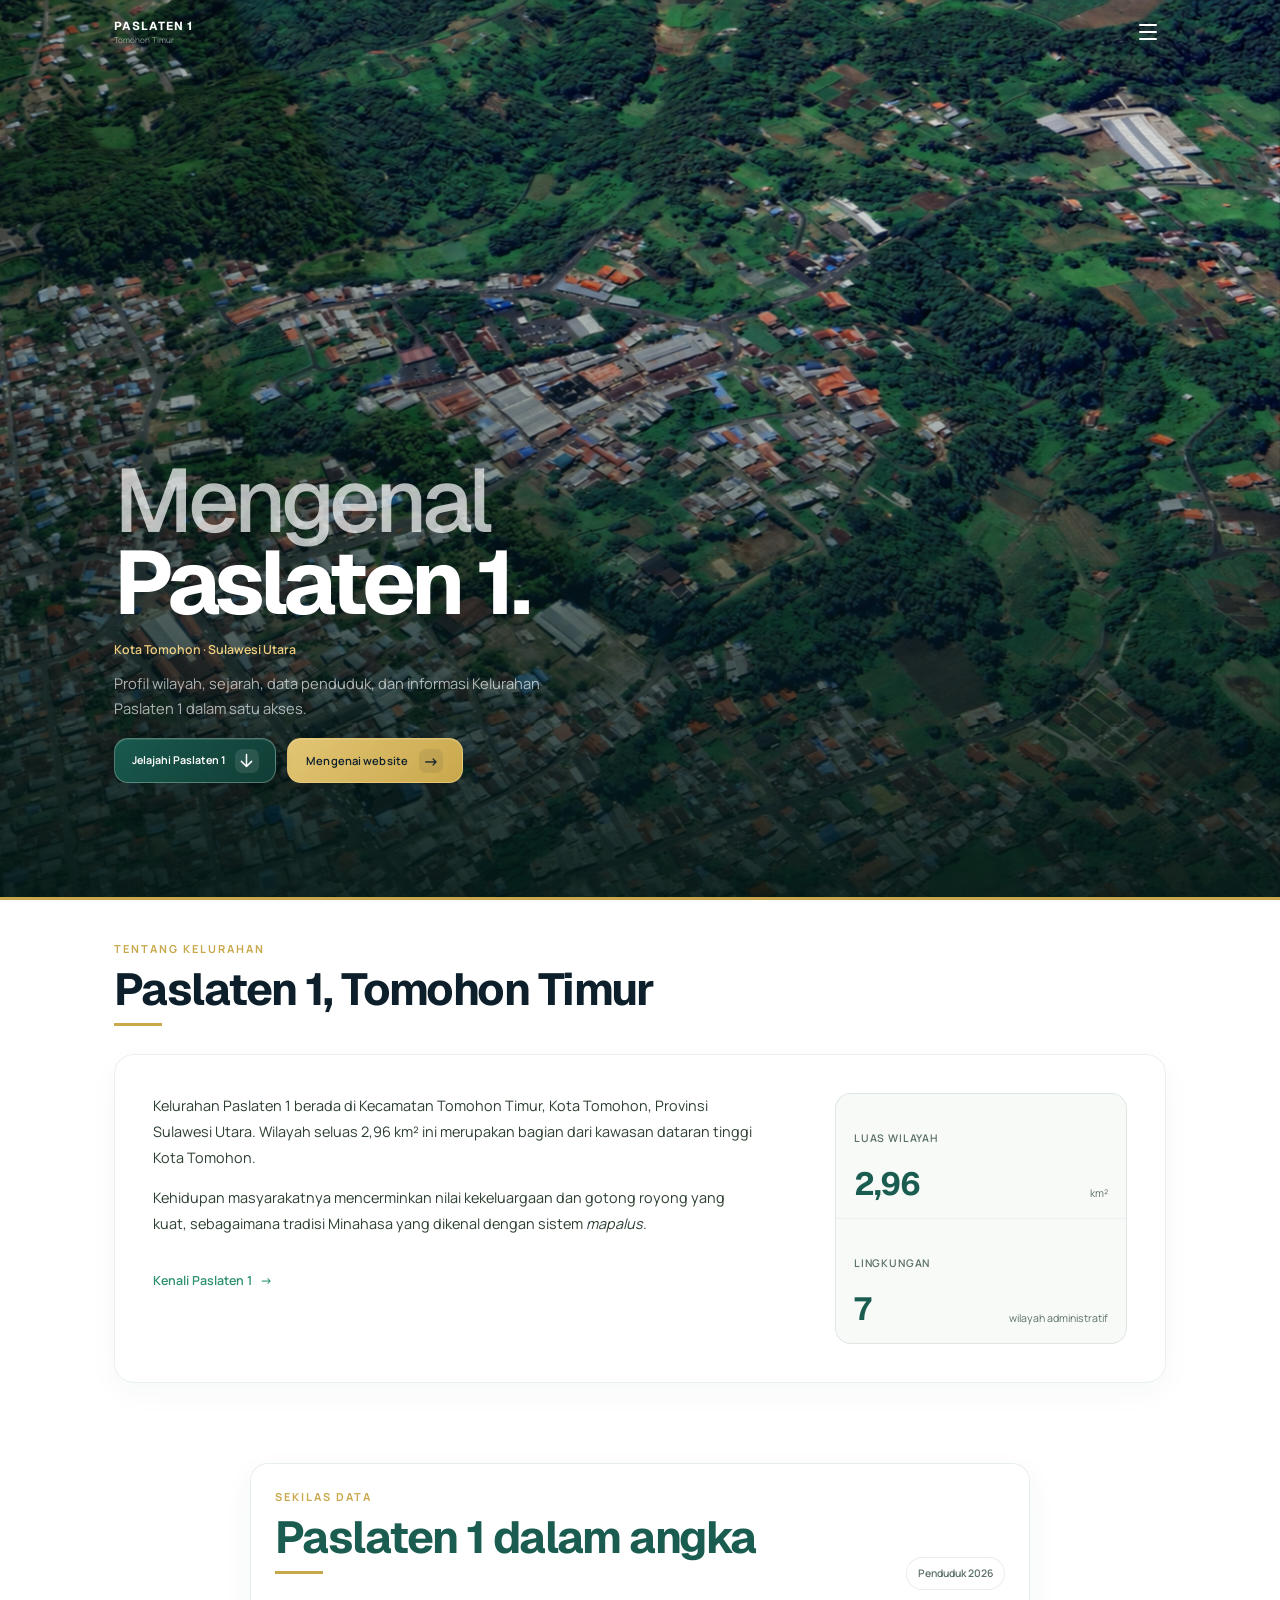
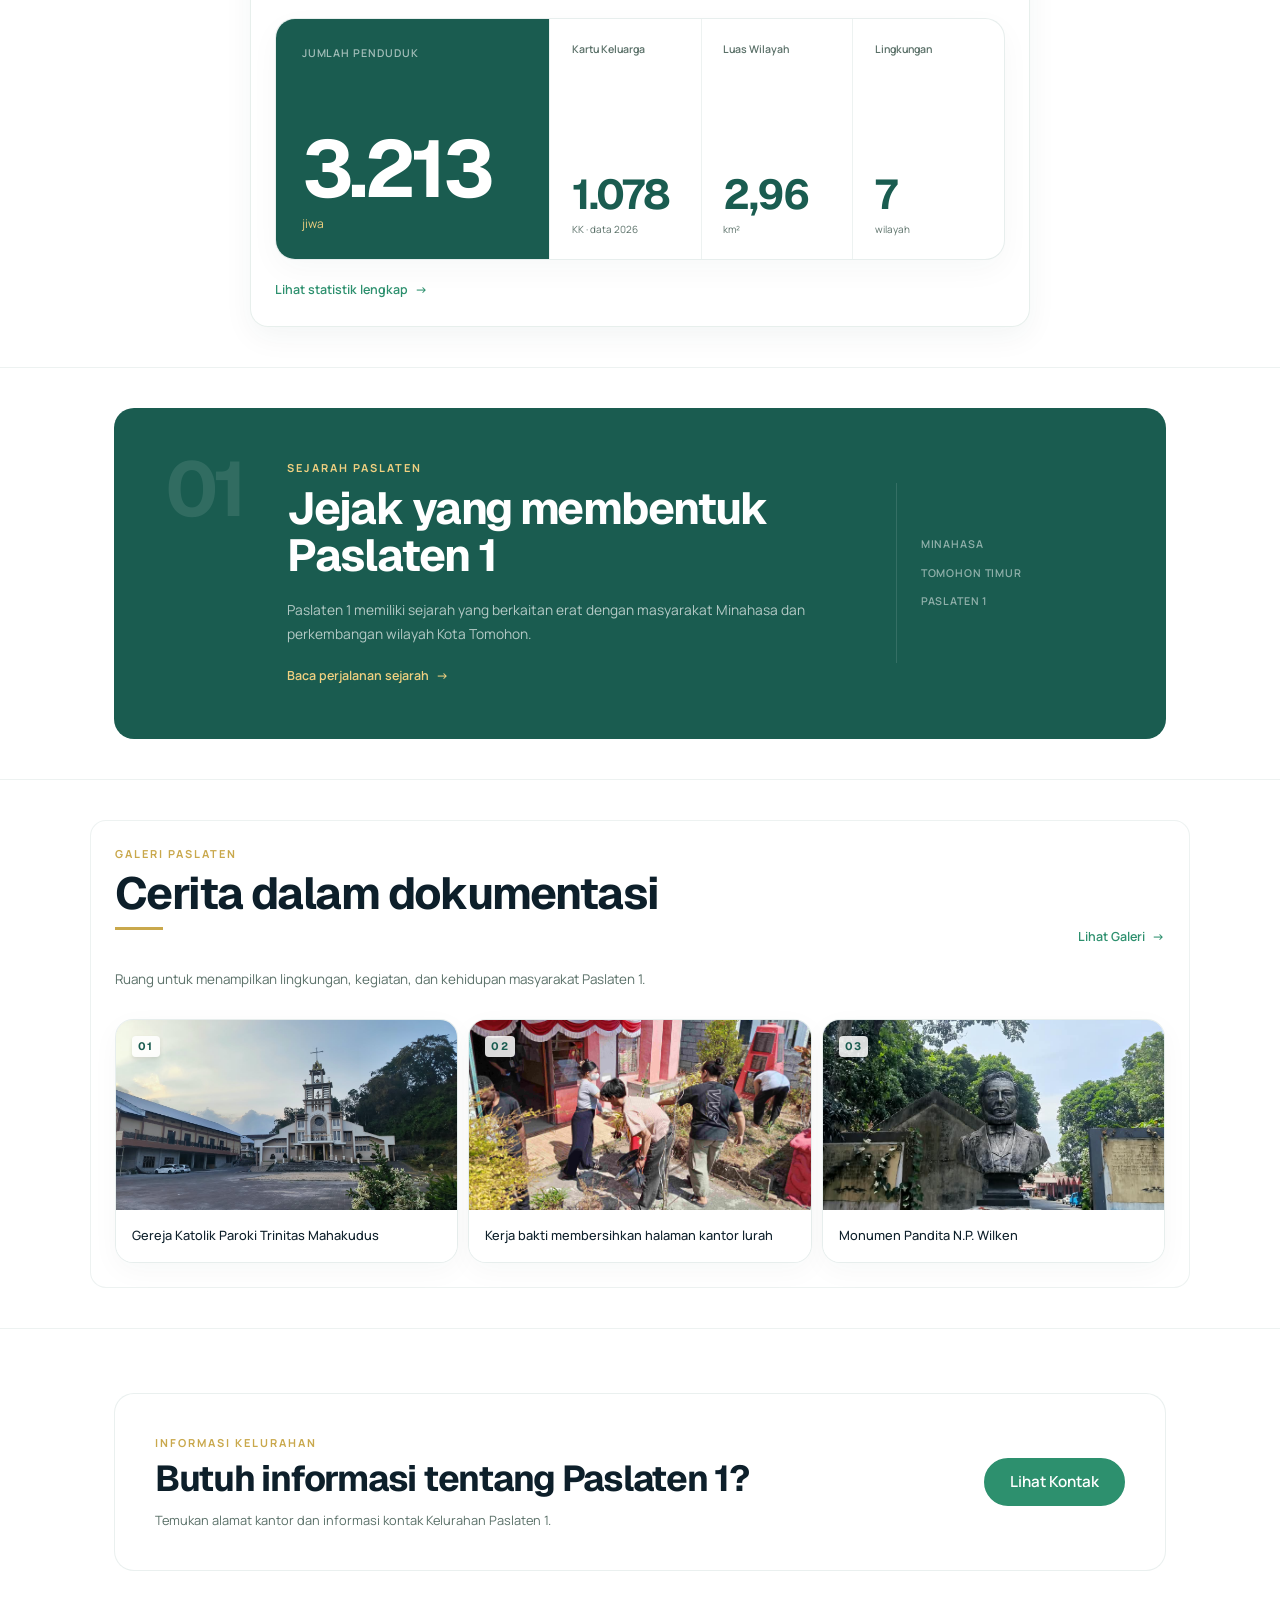
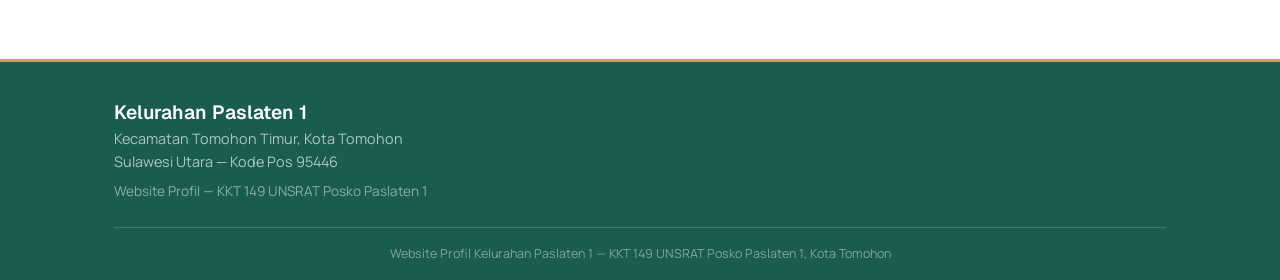
==== index.html @ d3dd1a5e "ganti typo" ====
<!doctype html>
<html lang="id">

<head>
  <meta charset="UTF-8" />

  <meta name="viewport" content="width=device-width, initial-scale=1.0" />

  <meta name="description"
    content="Website profil Kelurahan Paslaten 1, Kecamatan Tomohon Timur, Kota Tomohon, Sulawesi Utara." />

  <title>Paslaten 1 — Kelurahan Paslaten 1, Kota Tomohon</title>

  <!-- CSS UTAMA -->
  <link rel="stylesheet" href="css/style.css" />

  <!-- LANDING PAGE -->
  <link rel="stylesheet" href="css/home-refinement.css" />

  <!-- ONBOARDING -->
  <link rel="stylesheet" href="css/onboarding.css" />
</head>

<body>
  <!-- =========================================================
       NAVBAR
       ========================================================= -->

  <header id="site-header">
    <nav id="navbar" aria-label="Navigasi utama">
      <div class="navbar-inner navbar-inner--hero">
        <!-- ===================================================
             WORDMARK KHUSUS HERO
             =================================================== -->

        <a href="index.html" class="hero-navbar-wordmark" aria-label="Paslaten 1, Tomohon Timur">
          <strong> PASLATEN 1 </strong>

          <span> Tomohon Timur </span>
        </a>

        <!-- ===================================================
             BRAND NORMAL
             Muncul ketika navbar menjadi solid
             =================================================== -->

        <div class="nav-brand">
          <a href="index.html" class="nav-brand-link">
            <img src="assets/images/hero/logo tomohon.png" alt="Logo Kota Tomohon" class="nav-logo-img" />

            <div class="nav-brand-text nav-brand-text--hero">
              <span class="nav-brand-title"> PASLATEN 1 </span>

              <span class="nav-brand-subtitle"> Tomohon Timur </span>
            </div>
          </a>
        </div>

        <!-- ===================================================
             DESKTOP NAV
             =================================================== -->

        <ul class="nav-menu" id="nav-menu">
          <li>
            <a href="index.html" class="active"> Beranda </a>
          </li>

          <li>
            <a href="pages/tentang.html"> Tentang Paslaten </a>
          </li>

          <li>
            <a href="pages/sejarah.html"> Sejarah </a>
          </li>

          <li>
            <a href="pages/statistik.html"> Statistik </a>
          </li>

          <li>
            <a href="pages/galeri.html"> Galeri </a>
          </li>

          <li>
            <a href="pages/anggota-kkt.html"> Anggota KKT </a>
          </li>

          <li>
            <a href="pages/kontak.html"> Kontak </a>
          </li>
        </ul>

        <!-- ===================================================
             HAMBURGER
             =================================================== -->

        <button class="nav-hamburger" id="nav-hamburger" type="button" aria-label="Buka menu" aria-expanded="false"
          aria-controls="drawer-menu">
          <span></span>
          <span></span>
          <span></span>
        </button>
      </div>
    </nav>
  </header>

  <!-- =========================================================
       DRAWER BACKDROP
       ========================================================= -->

  <div class="drawer-backdrop" id="drawer-backdrop" aria-hidden="true"></div>

  <!-- =========================================================
       DRAWER MENU
       ========================================================= -->

  <aside class="drawer" id="drawer-menu" aria-label="Menu navigasi" aria-hidden="true" role="dialog">
    <!-- HEADER -->

    <div class="drawer-header">
      <div class="drawer-brand">
        <img src="assets/images/hero/logo tomohon.png" alt="Logo Kota Tomohon" class="drawer-logo" />

        <div class="drawer-brand-text">
          <span class="drawer-brand-title"> Paslaten 1 </span>

          <span class="drawer-brand-sub"> Kota Tomohon </span>
        </div>
      </div>

      <button class="drawer-close" id="drawer-close" type="button" aria-label="Tutup menu">
        <svg width="22" height="22" viewBox="0 0 22 22" fill="none">
          <path d="M5 5l12 12M17 5L5 17" stroke="currentColor" stroke-width="2" stroke-linecap="round" />
        </svg>
      </button>
    </div>

    <!-- MENU -->

    <nav aria-label="Menu halaman">
      <ul class="drawer-nav">
        <!-- BERANDA -->

        <li class="drawer-item">
          <a href="index.html" class="drawer-link active">
            <span class="drawer-icon">
              <svg viewBox="0 0 24 24" fill="none">
                <path d="M3 12L12 3l9 9" stroke="currentColor" stroke-width="2" stroke-linecap="round"
                  stroke-linejoin="round" />

                <path d="M9 21V12h6v9" stroke="currentColor" stroke-width="2" stroke-linecap="round"
                  stroke-linejoin="round" />
              </svg>
            </span>

            <span class="drawer-link-text"> Beranda </span>
          </a>
        </li>

        <!-- TENTANG -->

        <li class="drawer-item">
          <a href="pages/tentang.html" class="drawer-link">
            <span class="drawer-icon">
              <svg viewBox="0 0 24 24" fill="none">
                <circle cx="12" cy="8" r="4" stroke="currentColor" stroke-width="2" />

                <path d="M4 20c0-4 3.6-7 8-7s8 3 8 7" stroke="currentColor" stroke-width="2" stroke-linecap="round" />
              </svg>
            </span>

            <span class="drawer-link-text"> Tentang Paslaten </span>
          </a>
        </li>

        <!-- SEJARAH -->

        <li class="drawer-item">
          <a href="pages/sejarah.html" class="drawer-link">
            <span class="drawer-icon">
              <svg viewBox="0 0 24 24" fill="none">
                <circle cx="12" cy="12" r="9" stroke="currentColor" stroke-width="2" />

                <path d="M12 7v5l3.5 2" stroke="currentColor" stroke-width="2" stroke-linecap="round" />
              </svg>
            </span>

            <span class="drawer-link-text"> Sejarah </span>
          </a>
        </li>

        <!-- STATISTIK -->

        <li class="drawer-item">
          <a href="pages/statistik.html" class="drawer-link">
            <span class="drawer-icon">
              <svg viewBox="0 0 24 24" fill="none">
                <path d="M5 19V11M12 19V5M19 19V8" stroke="currentColor" stroke-width="2" stroke-linecap="round" />

                <path d="M3 19h18" stroke="currentColor" stroke-width="2" stroke-linecap="round" />
              </svg>
            </span>

            <span class="drawer-link-text"> Statistik </span>
          </a>
        </li>

        <!-- GALERI -->

        <li class="drawer-item">
          <a href="pages/galeri.html" class="drawer-link">
            <span class="drawer-icon">
              <svg viewBox="0 0 24 24" fill="none">
                <rect x="3" y="3" width="18" height="18" rx="3" stroke="currentColor" stroke-width="2" />

                <circle cx="8.5" cy="8.5" r="1.5" stroke="currentColor" stroke-width="1.5" />

                <path d="M21 15l-5-5L5 21" stroke="currentColor" stroke-width="2" stroke-linecap="round"
                  stroke-linejoin="round" />
              </svg>
            </span>

            <span class="drawer-link-text"> Galeri </span>
          </a>
        </li>

        <!-- ANGGOTA KKT -->
        <li class="drawer-item">
          <a href="pages/anggota-kkt.html" class="drawer-link">
            <span class="drawer-icon">
              <svg viewBox="0 0 24 24" fill="none" stroke="currentColor" stroke-width="2" stroke-linecap="round"
                stroke-linejoin="round">
                <path d="M17 21v-2a4 4 0 0 0-4-4H5a4 4 0 0 0-4 4v2"></path>
                <circle cx="9" cy="7" r="4"></circle>
                <path d="M23 21v-2a4 4 0 0 0-3-3.87"></path>
                <path d="M16 3.13a4 4 0 0 1 0 7.75"></path>
              </svg>
            </span>
            <span class="drawer-link-text"> Anggota KKT </span>
          </a>
        </li>

        <!-- KONTAK -->

        <li class="drawer-item">
          <a href="pages/kontak.html" class="drawer-link">
            <span class="drawer-icon">
              <svg viewBox="0 0 24 24" fill="none">
                <path d="M21 10c0 7-9 12-9 12S3 17 3 10a9 9 0 1118 0z" stroke="currentColor" stroke-width="2" />

                <circle cx="12" cy="10" r="3" stroke="currentColor" stroke-width="2" />
              </svg>
            </span>

            <span class="drawer-link-text"> Kontak </span>
          </a>
        </li>
      </ul>
    </nav>

    <!-- FOOTER DRAWER -->

    <div class="drawer-footer">
      <p>Kelurahan Paslaten 1</p>

      <p>Kecamatan Tomohon Timur</p>
    </div>
  </aside>

  <!-- =========================================================
       MAIN
       ========================================================= -->

  <main>
    <!-- =======================================================
         HERO
         ======================================================= -->

    <section id="hero" class="hero-editorial" aria-label="Kelurahan Paslaten 1">
      <!-- =====================================================
           SATU GAMBAR PANORAMA

           Gambar bergerak:
           kiri → kanan → kiri → kanan

           Tidak ada zoom.
           Tidak ada carousel step.
           Tidak ada dots.
           ===================================================== -->

      <div class="hero-panorama" aria-hidden="true">
        <img src="assets/images/hero/satelite%20view.png" alt="" class="hero-panorama-image" />
      </div>

      <!-- =====================================================
           OVERLAY
           ===================================================== -->

      <div class="hero-overlay hero-overlay--editorial" aria-hidden="true"></div>

      <!-- =====================================================
           HERO CONTENT
           ===================================================== -->

      <div class="hero-content hero-content--editorial">
        <div class="container hero-editorial-inner" id="hero-text">
          <div class="hero-editorial-copy">
            <h1 class="hero-editorial-title">
              Mengenal

              <strong> Paslaten 1. </strong>
            </h1>

            <p class="hero-editorial-location">
              Kota Tomohon · Sulawesi Utara
            </p>

            <p class="hero-editorial-description">
              Profil wilayah, sejarah, data penduduk, dan informasi Kelurahan
              Paslaten 1 dalam satu akses.
            </p>

            <div class="hero-editorial-actions">
              <button class="hero-primary-action" id="btn-kenali" type="button">
                Mengenai website

                <span aria-hidden="true"> → </span>
              </button>
            </div>
          </div>
        </div>
      </div>

      <!-- =====================================================
           SCROLL DOWN
           ===================================================== -->

      <div class="hero-scroll-indicator hero-scroll-indicator--editorial" id="hero-scroll-indicator" role="button"
        tabindex="0" aria-label="Lihat informasi Paslaten 1">
        <span class="scroll-label"> Lihat selengkapnya </span>

        <div class="scroll-arrow" aria-hidden="true">
          <svg width="20" height="20" viewBox="0 0 20 20" fill="none">
            <path d="M10 3v14M4 11l6 6 6-6" stroke="currentColor" stroke-width="1.8" stroke-linecap="round"
              stroke-linejoin="round" />
          </svg>
        </div>
      </div>
    </section>

    <!-- =======================================================
         TENTANG
         ======================================================= -->

    <section id="tentang-singkat" class="home-clean-section home-clean-about">
      <div class="container">
        <div class="home-clean-heading">
          <span class="home-clean-eyebrow"> Tentang Kelurahan </span>

          <h2>Paslaten 1, Tomohon Timur</h2>

          <span class="section-divider"></span>
        </div>

        <div class="home-about-panel">
          <div class="home-about-text">
            <p>
              Kelurahan Paslaten 1 berada di Kecamatan Tomohon Timur, Kota
              Tomohon, Provinsi Sulawesi Utara. Wilayah seluas 2,96 km² ini
              merupakan bagian dari kawasan dataran tinggi Kota Tomohon.
            </p>

            <p>
              Kehidupan masyarakatnya mencerminkan nilai kekeluargaan dan
              gotong royong yang kuat, sebagaimana tradisi Minahasa yang
              dikenal dengan sistem
              <em>mapalus</em>.
            </p>

            <a href="pages/tentang.html" class="home-clean-link">
              Kenali Paslaten 1

              <span aria-hidden="true"> → </span>
            </a>
          </div>

          <div class="home-about-facts" aria-label="Ringkasan wilayah Paslaten 1">
            <article>
              <span class="home-fact-label"> Luas Wilayah </span>

              <strong> 2,96 </strong>

              <span class="home-fact-unit"> km² </span>
            </article>

            <article>
              <span class="home-fact-label"> Lingkungan </span>

              <strong> 7 </strong>

              <span class="home-fact-unit"> wilayah administratif </span>
            </article>
          </div>
        </div>
      </div>
    </section>

    <!-- =======================================================
         STATISTIK
         ======================================================= -->

    <section id="statistik" class="home-clean-section home-clean-stats">
      <div class="container">
        <div class="home-clean-heading home-clean-heading--split">
          <div>
            <span class="home-clean-eyebrow"> Sekilas Data </span>

            <h2>Paslaten 1 dalam angka</h2>

            <span class="section-divider"></span>
          </div>

          <span class="home-data-year"> Penduduk 2026 </span>
        </div>

        <div class="home-data-card">
          <article class="home-data-primary">
            <span class="home-data-kicker"> Jumlah Penduduk </span>

            <strong> 3.213 </strong>

            <span> jiwa </span>
          </article>

          <div class="home-data-secondary">
            <article>
              <span> Kartu Keluarga </span>

              <strong> 1.078 </strong>

              <small> KK · data 2026 </small>
            </article>

            <article>
              <span> Luas Wilayah </span>

              <strong> 2,96 </strong>

              <small> km² </small>
            </article>

            <article>
              <span> Lingkungan </span>

              <strong> 7 </strong>

              <small> wilayah </small>
            </article>
          </div>
        </div>

        <a href="pages/statistik.html" class="home-clean-link">
          Lihat statistik lengkap

          <span aria-hidden="true"> → </span>
        </a>
      </div>
    </section>

    <!-- =======================================================
         SEJARAH
         ======================================================= -->

    <section id="sejarah-singkat" class="home-clean-section home-clean-history">
      <div class="container">
        <div class="home-history-panel">
          <div class="home-history-number" aria-hidden="true">01</div>

          <div class="home-history-content">
            <span class="home-clean-eyebrow home-clean-eyebrow--light">
              Sejarah Paslaten
            </span>

            <h2>Jejak yang membentuk Paslaten 1</h2>

            <p>
              Paslaten 1 memiliki sejarah yang berkaitan erat dengan
              masyarakat Minahasa dan perkembangan wilayah Kota Tomohon.
            </p>

            <a href="pages/sejarah.html" class="home-clean-link home-clean-link--light">
              Baca perjalanan sejarah

              <span aria-hidden="true"> → </span>
            </a>
          </div>

          <div class="home-history-meta" aria-hidden="true">
            <span> Minahasa </span>

            <span> Tomohon Timur </span>

            <span> Paslaten 1 </span>
          </div>
        </div>
      </div>
    </section>

    <!-- =======================================================
         GALERI
         ======================================================= -->

    <section id="galeri-preview" class="home-clean-section home-clean-gallery">
      <div class="container">
        <div class="home-clean-heading home-clean-heading--split">
          <div>
            <span class="home-clean-eyebrow"> Galeri Paslaten </span>

            <h2>Cerita dalam dokumentasi</h2>

            <span class="section-divider"></span>
          </div>

          <a href="pages/galeri.html" class="home-clean-link home-clean-link--desktop">
            Lihat Galeri

            <span aria-hidden="true"> → </span>
          </a>
        </div>

        <p class="home-gallery-intro">
          Ruang untuk menampilkan lingkungan, kegiatan, dan kehidupan
          masyarakat Paslaten 1.
        </p>

        <div class="home-gallery-preview-grid">
          <figure class="gallery-modern-item" style="grid-column: span 1; grid-row: auto;">
            <div class="gallery-modern-placeholder" style="min-height: 190px;">
              <span
                style="z-index: 2; background: rgba(255, 255, 255, 0.85); padding: 2px 6px; border-radius: 4px; box-shadow: 0 2px 4px rgba(0,0,0,0.1); color: var(--color-green-dark); position: absolute; left: 1rem; top: 1rem; font-family: var(--font-heading); font-size: 0.68rem; font-weight: 700;">01</span>
              <img src="assets/images/galeri/gereja-katolik.jpeg" alt="Gereja Katolik Paroki Trinitas Mahakudus"
                loading="lazy" decoding="async"
                style="width: 100%; height: 100%; object-fit: cover; position: absolute; inset: 0; z-index: 1;">
            </div>
            <figcaption
              style="display: flex; flex-direction: column; justify-content: center; gap: 0.35rem; position: relative; z-index: 2; min-height: 52px; padding: 0.8rem 1rem; color: var(--color-mid-gray); font-size: 0.72rem; line-height: 1.5; background: white;">
              <div style="font-size: 0.8rem; font-weight: 500; color: var(--color-dark);">Gereja Katolik Paroki Trinitas
                Mahakudus</div>
            </figcaption>
          </figure>

          <figure class="gallery-modern-item" style="grid-column: span 1; grid-row: auto;">
            <div class="gallery-modern-placeholder" style="min-height: 190px;">
              <span
                style="z-index: 2; background: rgba(255, 255, 255, 0.85); padding: 2px 6px; border-radius: 4px; box-shadow: 0 2px 4px rgba(0,0,0,0.1); color: var(--color-green-dark); position: absolute; left: 1rem; top: 1rem; font-family: var(--font-heading); font-size: 0.68rem; font-weight: 700;">02</span>
              <img src="assets/images/galeri/kerja-bakti.jpg" alt="Kerja bakti membersihkan halaman kantor lurah"
                loading="lazy" decoding="async"
                style="width: 100%; height: 100%; object-fit: cover; position: absolute; inset: 0; z-index: 1;">
            </div>
            <figcaption
              style="display: flex; flex-direction: column; justify-content: center; gap: 0.35rem; position: relative; z-index: 2; min-height: 52px; padding: 0.8rem 1rem; color: var(--color-mid-gray); font-size: 0.72rem; line-height: 1.5; background: white;">
              <div style="font-size: 0.8rem; font-weight: 500; color: var(--color-dark);">Kerja bakti membersihkan
                halaman kantor lurah</div>
            </figcaption>
          </figure>

          <figure class="gallery-modern-item" style="grid-column: span 1; grid-row: auto;">
            <div class="gallery-modern-placeholder" style="min-height: 190px;">
              <span
                style="z-index: 2; background: rgba(255, 255, 255, 0.85); padding: 2px 6px; border-radius: 4px; box-shadow: 0 2px 4px rgba(0,0,0,0.1); color: var(--color-green-dark); position: absolute; left: 1rem; top: 1rem; font-family: var(--font-heading); font-size: 0.68rem; font-weight: 700;">03</span>
              <img src="assets/images/galeri/monumen-wilken.jpeg" alt="Monumen Pandita N.P. Wilken" loading="lazy"
                decoding="async"
                style="width: 100%; height: 100%; object-fit: cover; position: absolute; inset: 0; z-index: 1;">
            </div>
            <figcaption
              style="display: flex; flex-direction: column; justify-content: center; gap: 0.35rem; position: relative; z-index: 2; min-height: 52px; padding: 0.8rem 1rem; color: var(--color-mid-gray); font-size: 0.72rem; line-height: 1.5; background: white;">
              <div style="font-size: 0.8rem; font-weight: 500; color: var(--color-dark);">Monumen Pandita N.P. Wilken
              </div>
            </figcaption>
          </figure>
        </div>

        <a href="pages/galeri.html" class="home-clean-link home-clean-link--mobile">
          Lihat semua dokumentasi

          <span aria-hidden="true"> → </span>
        </a>
      </div>
    </section>

    <!-- =======================================================
         KONTAK
         ======================================================= -->

    <section class="home-clean-section home-clean-contact">
      <div class="container">
        <div class="home-contact-panel">
          <div>
            <span class="home-clean-eyebrow"> Informasi Kelurahan </span>

            <h2>Butuh informasi tentang Paslaten 1?</h2>

            <p>
              Temukan alamat kantor dan informasi kontak Kelurahan Paslaten 1.
            </p>
          </div>

          <a href="pages/kontak.html" class="btn btn-primary">
            Lihat Kontak
          </a>
        </div>
      </div>
    </section>
  </main>

  <!-- =========================================================
       FOOTER
       ========================================================= -->

  <footer>
    <div class="footer-inner">
      <div class="footer-main">
        <div class="footer-brand">
          <h3>Kelurahan Paslaten 1</h3>

          <p>
            Kecamatan Tomohon Timur, Kota Tomohon
            <br />
            Sulawesi Utara — Kode Pos 95446
          </p>

          <p style="
                margin-top: 0.5rem;
                font-size: 0.85rem;
                color: rgba(255, 255, 255, 0.5);
              ">
            Website Profil — KKT 149 UNSRAT Posko Paslaten 1
          </p>
        </div>
      </div>

      <div class="footer-bottom">
        <p>
          Website Profil Kelurahan Paslaten 1 &mdash; KKT 149 UNSRAT Posko
          Paslaten 1, Kota Tomohon
        </p>
      </div>
    </div>
  </footer>

  <!-- =========================================================
       ONBOARDING
       ========================================================= -->

  <div id="onboarding" class="ob-overlay" role="dialog" aria-modal="true" aria-label="Pengenalan website Paslaten 1"
    aria-hidden="true">
    <!-- =======================================================
         TOP BAR
         ======================================================= -->

    <div class="ob-topbar">
      <div class="ob-brand-mini">
        <strong> PASLATEN 1 </strong>

        <span> Tomohon Timur </span>
      </div>

      <button class="ob-skip-btn" id="ob-skip" type="button">Lewati</button>
    </div>

    <!-- =======================================================
         SLIDER
         ======================================================= -->

    <div class="ob-wrapper">
      <div class="ob-track" id="ob-track">
        <!-- ===================================================
             SLIDE 1
             =================================================== -->

        <article class="ob-slide">
          <div class="ob-slide-body">
            <img src="assets/images/intro/gerbang.png" alt="" aria-hidden="true"
              class="ob-watermark ob-watermark--one" />

            <div class="ob-slide-group">
              <div class="ob-main-card">
                <div class="ob-card-heading">
                  <div>
                    <span class="ob-card-kicker"> KELURAHAN </span>

                    <h3>Paslaten 1</h3>

                    <p>Tomohon Timur</p>
                  </div>

                  <span class="ob-card-number"> 01 </span>
                </div>

                <div class="ob-card-divider"></div>

                <div class="ob-fact-grid">
                  <div class="ob-fact">
                    <strong> 2,96 </strong>

                    <span> km² </span>

                    <small> Luas Wilayah </small>
                  </div>

                  <div class="ob-fact">
                    <strong> 7 </strong>

                    <span> lingkungan </span>

                    <small> Wilayah Administratif </small>
                  </div>
                </div>

                <div class="ob-topic-row">
                  <span> Profil </span>

                  <span> Sejarah </span>

                  <span> Wilayah </span>
                </div>
              </div>

              <div class="ob-copy">
                <span class="ob-copy-label"> KENALI PASLATEN 1 </span>

                <h2>
                  Lebih dekat dengan

                  <strong> Paslaten 1. </strong>
                </h2>

                <p>Mengenal wilayah, sejarah, dan identitas Paslaten 1.</p>
              </div>
            </div>
          </div>
        </article>

        <!-- ===================================================
             SLIDE 2
             =================================================== -->

        <article class="ob-slide">
          <div class="ob-slide-body">
            <img src="assets/images/intro/kantor%20lurah.png" alt="" aria-hidden="true"
              class="ob-watermark ob-watermark--two" />

            <div class="ob-slide-group">
              <div class="ob-main-card">
                <div class="ob-card-heading">
                  <div>
                    <span class="ob-card-kicker"> PENDUDUK </span>

                    <span class="ob-card-year"> Data 2026 </span>
                  </div>

                  <span class="ob-card-number"> 02 </span>
                </div>

                <div class="ob-population-total">
                  <strong> 3.213 </strong>

                  <span> jiwa </span>
                </div>

                <div class="ob-gender-grid">
                  <div>
                    <strong> 1.596 </strong>

                    <span> Laki-laki </span>

                    <small> 49,7% </small>
                  </div>

                  <div>
                    <strong> 1.617 </strong>

                    <span> Perempuan </span>

                    <small> 50,3% </small>
                  </div>
                </div>

                <div class="ob-gender-bar" aria-hidden="true">
                  <span class="ob-gender-male"></span>

                  <span class="ob-gender-female"></span>
                </div>

                <div class="ob-data-bottom">
                  <div>
                    <strong> 1.078 </strong>

                    <span> Kartu Keluarga </span>
                  </div>

                  <div>
                    <strong> 7 </strong>

                    <span> Lingkungan </span>
                  </div>
                </div>
              </div>

              <div class="ob-copy">
                <span class="ob-copy-label"> DATA KELURAHAN </span>

                <h2>
                  Data warga yang

                  <strong> mudah dipahami. </strong>
                </h2>

                <p>Statistik penduduk hingga rincian tujuh lingkungan.</p>
              </div>
            </div>
          </div>
        </article>

        <!-- ===================================================
             SLIDE 3
             =================================================== -->

        <article class="ob-slide">
          <div class="ob-slide-body">
            <img src="assets/images/intro/gereja.png" alt="" aria-hidden="true"
              class="ob-watermark ob-watermark--three" />

            <div class="ob-slide-group">
              <div class="ob-main-card">
                <div class="ob-card-heading">
                  <div>
                    <span class="ob-card-kicker"> JELAJAHI </span>

                    <span class="ob-card-year"> Isi Website </span>
                  </div>

                  <span class="ob-card-number"> 03 </span>
                </div>

                <div class="ob-feature-list">
                  <div class="ob-feature">
                    <span class="ob-feature-index"> 01 </span>

                    <div>
                      <strong> Kenali Paslaten </strong>

                      <p>Profil dan perjalanan sejarah</p>
                    </div>
                  </div>

                  <div class="ob-feature">
                    <span class="ob-feature-index"> 02 </span>

                    <div>
                      <strong> Lihat Data Penduduk </strong>

                      <p>Statistik sampai tiap lingkungan</p>
                    </div>
                  </div>

                  <div class="ob-feature">
                    <span class="ob-feature-index"> 03 </span>

                    <div>
                      <strong> Jelajahi Lebih Dekat </strong>

                      <p>Galeri dan informasi kontak</p>
                    </div>
                  </div>
                </div>

                <div class="ob-card-footer">
                  <span> Tentang </span>

                  <i></i>

                  <span> Sejarah </span>

                  <i></i>

                  <span> Statistik </span>

                  <i></i>

                  <span> Galeri </span>

                  <i></i>

                  <span> Kontak </span>
                </div>
              </div>

              <div class="ob-copy">
                <span class="ob-copy-label"> SATU WEBSITE </span>

                <h2>
                  Semua yang perlu

                  <strong> kamu tahu. </strong>
                </h2>

                <p>Informasi Paslaten 1 dalam satu akses sederhana.</p>
              </div>
            </div>
          </div>
        </article>
      </div>
    </div>

    <!-- =======================================================
         BOTTOM CONTROLS
         ======================================================= -->

    <div class="ob-bottom">
      <div class="ob-dots" role="tablist" aria-label="Progres slide">
        <button class="ob-dot active" data-index="0" role="tab" aria-selected="true" aria-label="Slide 1"></button>

        <button class="ob-dot" data-index="1" role="tab" aria-selected="false" aria-label="Slide 2"></button>

        <button class="ob-dot" data-index="2" role="tab" aria-selected="false" aria-label="Slide 3"></button>
      </div>

      <div class="ob-nav-row">
        <button class="ob-back-btn ob-hidden" id="ob-back" type="button">
          Kembali
        </button>

        <button class="ob-next-btn" id="ob-next" type="button">
          Selanjutnya
        </button>
      </div>
    </div>
  </div>

  <!-- =========================================================
       JAVASCRIPT
       ========================================================= -->

  <script src="js/main.js"></script>
</body>

</html>
---- css/style.css ----
@import url('https://fonts.googleapis.com/css2?family=Geist:wght@400;500;600;700&family=Manrope:wght@400;500;600;700&display=swap');

/* =====================================================
   style.css
   Website Profil Kelurahan Paslaten Satu
   KKT 149 UNSRAT â€“ Posko Paslaten 1, Kota Tomohon
   ===================================================== */

/* =====================================================
   RESET
   ===================================================== */

*,
*::before,
*::after {
    box-sizing: border-box;
    margin: 0;
    padding: 0;
}

html {
    font-size: 16px;
    scroll-behavior: smooth;
}

img,
video {
    max-width: 100%;
    display: block;
}

ul,
ol {
    list-style: none;
}

a {
    text-decoration: none;
    color: inherit;
}

/* =====================================================
   DESIGN TOKENS â€” PalÃ©t Final
   4 warna referensi dari palÃ©t resmi website
   ===================================================== */

:root {
    /*
     * PALÃ‰T UTAMA (dari atas ke bawah gambar referensi)
     * 1. Darkest  â€” navy teal pekat:   #0d1f2a
     * 2. Dark     â€” teal hijau:         #1a5c50
     * 3. Medium   â€” hijau sedang:       #2d906e
     * 4. Light    â€” sage hijau muda:    #8ec1a2
     */
    --color-darkest: #0d1f2a;
    /* navbar, footer, hero bg */
    --color-green-dark: #1a5c50;
    /* section aksen gelap, page-header */
    --bg-card-featured: linear-gradient(145deg, var(--color-green-dark), #216d5d);
    /* gradient hijau tua kartu featured / alamat */
    --color-green: #2d906e;
    /* tombol utama, link, aksen */
    --color-green-light: #5aaa87;
    /* hover, border aksen */
    --color-green-pale: #c8e6d8;
    /* background CTA, highlight ringan */
    --color-sage: #8ec1a2;
    /* elemen dekoratif, badge */

    /* Emas / aksen â€” dipertahankan */
    --color-gold: #c9a84c;
    --color-gold-light: #f0d080;

    /* Netral */
    --color-white: #ffffff;
    --color-off-white: #f5f8f6;
    --color-light-gray: #e2ebe6;
    --color-mid-gray: #5a7068;
    --color-dark: #0d1f2a;
    /* sama dengan darkest untuk konsistensi teks */

    /* Global typography system */
    --font-body: 'Manrope', sans-serif;
    --font-heading: 'Geist', sans-serif;

    /* Spacing */
    --space-xs: 0.5rem;
    --space-sm: 1rem;
    --space-md: 1.5rem;
    --space-lg: 2.5rem;
    --space-xl: 4rem;

    /* Layout */
    --container-width: 1100px;
    --navbar-height: 64px;

    /* Radius */
    --radius-sm: 4px;
    --radius-md: 8px;
}

/* =====================================================
   BASE
   ===================================================== */

body {
    min-height: 100vh;
    font-family: var(--font-body);
    font-size: 16px;
    font-weight: 400;
    color: var(--color-dark);
    /*
     * Background pola batik halus â€” berlaku di seluruh halaman.
     * Path relatif terhadap css/style.css.
     * Section hijau/gelap akan menutupi pola ini dengan background-color solid mereka.
     */
    background-color: var(--color-white);
    background-image: url('../assets/images/hero/bg putih.png');
    background-size: cover;
    background-position: center top;
    background-attachment: fixed;
    line-height: 1.6;
    display: flex;
    flex-direction: column;
    -webkit-font-smoothing: antialiased;
    -moz-osx-font-smoothing: grayscale;
}

main {
    flex: 1;
}

/* =====================================================
   TYPOGRAPHY
   ===================================================== */

h1,
h2,
h3,
h4,
h5,
h6 {
    font-family: var(--font-heading);
    font-weight: 700;
    line-height: 1.1;
    color: var(--color-green-dark);
    letter-spacing: -0.02em;
}

h1 {
    font-size: 2.2rem;
    margin-bottom: var(--space-sm);
}

h2 {
    font-size: 1.6rem;
    font-weight: 700;
    margin-bottom: var(--space-xs);
}

main section h2 {
    color: #111111;
    font-weight: 700;
}

h3 {
    font-size: 1.15rem;
    font-weight: 600;
    margin-bottom: 0.4rem;
    letter-spacing: 0;
}

h4 {
    font-weight: 600;
    letter-spacing: 0;
}

p {
    font-family: var(--font-body);
    font-weight: 400;
    margin-bottom: 0.85rem;
    color: #2c3e30;
    line-height: 1.6;
}

button,
input,
textarea,
select {
    font-family: var(--font-body);
}

a {
    color: var(--color-green);
}

a:hover {
    color: var(--color-green-light);
}

/* =====================================================
   CONTAINER
   ===================================================== */

.container {
    max-width: var(--container-width);
    margin: 0 auto;
    padding: 0 var(--space-md);
}

/* =====================================================
   BUTTONS
   ===================================================== */

.btn {
    display: inline-block;
    padding: 0.6rem 1.5rem;
    border-radius: 100px;
    font-family: var(--font-body);
    font-size: 0.95rem;
    font-weight: 600;
    letter-spacing: 0;
    cursor: pointer;
    border: 2px solid transparent;
    /* Transisi lengkap untuk semua efek */
    transition: background-color 0.2s ease,
                color 0.2s ease,
                border-color 0.2s ease,
                transform 0.15s ease,
                box-shadow 0.2s ease,
                opacity 0.15s ease;
    will-change: transform;
    /* Hapus tap highlight bawaan browser di mobile */
    -webkit-tap-highlight-color: transparent;
}

/* ---- MOBILE & TOUCH: efek :active (saat jari menekan) ---- */
/* Ini yang benar-benar berfungsi di HP */
.btn:active {
    transform: scale(0.96);
    opacity: 0.88;
    box-shadow: 0 2px 8px rgba(0, 0, 0, 0.18);
}

.btn-primary:active {
    background-color: var(--color-green-dark);
    border-color: var(--color-green-dark);
    box-shadow: 0 2px 10px rgba(45, 144, 110, 0.5);
    opacity: 1;
}

.btn-outline:active {
    background-color: var(--color-green);
    color: var(--color-white);
    box-shadow: 0 2px 10px rgba(45, 144, 110, 0.4);
    opacity: 1;
}

.btn-gold:active {
    background-color: var(--color-gold-light);
    border-color: var(--color-gold-light);
    color: var(--color-darkest);
    box-shadow: 0 2px 10px rgba(201, 168, 76, 0.55);
    opacity: 1;
}

/* ---- DESKTOP/MOUSE ONLY: efek :hover ---- */
/* @media (hover: hover) = hanya device yang punya true hover (mouse/trackpad) */
/* Di HP touchscreen, blok ini diabaikan sepenuhnya */
@media (hover: hover) and (pointer: fine) {

    .btn:hover {
        transform: translateY(-2px);
    }

    .btn:active {
        transform: translateY(0) scale(1);
        opacity: 1;
    }

    .btn-primary:hover {
        background-color: var(--color-green-dark);
        border-color: var(--color-green-dark);
        color: var(--color-white);
        box-shadow: 0 6px 20px rgba(45, 144, 110, 0.40);
    }

    .btn-outline:hover {
        background-color: var(--color-green);
        color: var(--color-white);
        box-shadow: 0 6px 20px rgba(45, 144, 110, 0.30);
    }

    .btn-gold:hover {
        background-color: var(--color-gold-light);
        border-color: var(--color-gold-light);
        color: var(--color-darkest);
        box-shadow: 0 6px 20px rgba(201, 168, 76, 0.45);
    }

}

/* Warna default tombol (berlaku di semua device) */
.btn-primary {
    background-color: var(--color-green);
    color: var(--color-white);
    border-color: var(--color-green);
}

.btn-outline {
    background-color: transparent;
    color: var(--color-green);
    border-color: var(--color-green);
}

.btn-gold {
    background-color: var(--color-gold);
    color: var(--color-dark);
    border-color: var(--color-gold);
}

/* =====================================================
   SECTION LABEL
   ===================================================== */

/* =====================================================
   SECTION DIVIDER
   ===================================================== */

.section-divider {
    display: block;
    width: 48px;
    height: 3px;
    background-color: var(--color-gold);
    margin: 0.6rem 0 var(--space-sm) 0;
}

/* =====================================================
   NAVBAR
   Transparan di atas hero, solid hijau setelah scroll
   ===================================================== */

/* Header di beranda (index.html) â€” fixed di atas hero */
#site-header {
    position: fixed;
    top: 0;
    left: 0;
    right: 0;
    z-index: 200;
}

/* Header di halaman dalam (pages/) â€” sticky biasa */
header:not(#site-header) {
    position: sticky;
    top: 0;
    z-index: 200;
    background-color: var(--color-green-dark);
    /* hijau teal */
    box-shadow: 0 2px 8px rgba(0, 0, 0, 0.2);
}

#navbar {
    height: var(--navbar-height);
    display: flex;
    align-items: center;
    /* Kondisi awal: transparan (khusus beranda, diubah JS saat scroll) */
    background-color: transparent;
    transition: background-color 0.35s ease, box-shadow 0.35s ease;
}

/* Kondisi setelah scroll â€” class ditambahkan oleh JS */
/* Juga aktif secara instan di halaman selain beranda */
#navbar.scrolled {
    background-color: var(--color-green-dark);
    /* hijau teal */
    box-shadow: 0 2px 12px rgba(0, 0, 0, 0.2);
}

.navbar-inner {
    display: flex;
    align-items: center;
    justify-content: space-between;
    width: 100%;
    max-width: var(--container-width);
    margin: 0 auto;
    padding: 0 var(--space-md);
    gap: var(--space-sm);
}

/* Hero navbar: hanya tampilkan logo (kiri) + hamburger (kanan) */
/* Menu desktop disembunyikan, hamburger selalu tampil */
.navbar-inner--hero .nav-menu {
    display: none;
}

.navbar-inner--hero .nav-hamburger {
    display: flex;
}

/* Teks brand di beranda â€” tersembunyi saat transparan, muncul saat solid */
/* Modifier khusus: .nav-brand-text--hero */
.nav-brand-text--hero {
    opacity: 0;
    max-width: 0;
    overflow: hidden;
    white-space: nowrap;
    /* Animasi: fade + expand dari kiri */
    transition:
        opacity 0.3s ease 0.05s,
        max-width 0.35s ease;
    /* Pointer events off agar tidak blok klik saat tersembunyi */
    pointer-events: none;
}

/* Saat navbar sudah scrolled (solid) â€” teks muncul */
#navbar.scrolled .nav-brand-text--hero {
    opacity: 1;
    max-width: 180px;
    pointer-events: auto;
}

/* BRAND */
.nav-brand {
    flex-shrink: 0;
}

.nav-brand-link {
    display: flex;
    align-items: center;
    gap: 0.6rem;
    text-decoration: none;
}

/* Logo placeholder â€” ganti dengan <img> setelah logo tersedia */
.nav-logo-placeholder {
    width: 36px;
    height: 36px;
    color: var(--color-white);
    display: flex;
    align-items: center;
    justify-content: center;
    font-family: var(--font-heading);
    font-size: 1rem;
    font-weight: 700;
    flex-shrink: 0;
}

.nav-brand-name {
    font-family: var(--font-heading);
    font-size: 1.05rem;
    font-weight: 600;
    color: var(--color-white);
    letter-spacing: 0.06em;
    text-transform: uppercase;
}

.nav-brand-name strong {
    color: var(--color-gold);
    font-weight: 700;
}

/* Teks brand dua baris: nama besar + subtitle kecil */
.nav-brand-text {
    display: flex;
    flex-direction: column;
    line-height: 1.15;
}

.nav-brand-title {
    font-family: var(--font-heading);
    font-size: 1.1rem;
    font-weight: 700;
    color: var(--color-white);
    /* putih â€” kontras terhadap hijau tua */
    letter-spacing: 0.08em;
    text-transform: uppercase;
}

.nav-brand-subtitle {
    font-family: var(--font-body);
    font-size: 0.7rem;
    font-weight: 400;
    color: rgba(255, 255, 255, 0.65);
    /* putih redup */
    letter-spacing: 0.1em;
    text-transform: uppercase;
}

/* Logo asli â€” gambar logo Kota Tomohon */
.nav-logo-img {
    width: 44px;
    height: 44px;
    object-fit: contain;
    flex-shrink: 0;
    display: block;
    background: transparent;
    border: 0;
    box-shadow: none;
}

/* MENU */
.nav-menu {
    display: flex;
    gap: 0.15rem;
    align-items: center;
}

.nav-menu li a {
    display: block;
    padding: 0.4rem 0.85rem;
    font-family: var(--font-heading);
    font-size: 0.875rem;
    font-weight: 600;
    color: rgba(255, 255, 255, 0.88);
    border-radius: var(--radius-sm);
    transition: background-color 0.15s, color 0.15s;
    white-space: nowrap;
    letter-spacing: 0.01em;
}

.nav-menu li a:hover,
.nav-menu li a.active {
    background-color: rgba(255, 255, 255, 0.15);
    color: var(--color-white);
}

/* HAMBURGER BUTTON */
.nav-hamburger {
    display: none;
    flex-direction: column;
    justify-content: center;
    align-items: center;
    gap: 5px;
    width: 36px;
    height: 36px;
    background: transparent;
    border: 0;
    border-radius: 0;
    cursor: pointer;
    padding: 0;
    flex-shrink: 0;
}

.nav-hamburger span {
    display: block;
    width: 18px;
    height: 2px;
    background-color: var(--color-white);
    border-radius: 2px;
    transition: transform 0.25s, opacity 0.25s;
}

/* Hamburger state: open (X) */
.nav-hamburger.open span:nth-child(1) {
    transform: translateY(7px) rotate(45deg);
}

.nav-hamburger.open span:nth-child(2) {
    opacity: 0;
}

.nav-hamburger.open span:nth-child(3) {
    transform: translateY(-7px) rotate(-45deg);
}

/* =====================================================
   HERO â€” FULL SCREEN SLIDESHOW
   ===================================================== */

/* Animasi fade-in untuk teks hero */
@keyframes heroFadeUp {
    from {
        opacity: 0;
        transform: translateY(24px);
    }

    to {
        opacity: 1;
        transform: translateY(0);
    }
}

/* Animasi bounce untuk scroll indicator */
@keyframes scrollBounce {

    0%,
    100% {
        transform: translateY(0);
    }

    50% {
        transform: translateY(7px);
    }
}

/* Animasi crossfade slide */
@keyframes slideKenburn {
    0% {
        transform: scale(1);
    }

    100% {
        transform: scale(1.06);
    }
}

#hero {
    position: relative;
    width: 100%;
    height: 100vh;
    min-height: 480px;
    overflow: hidden;
    display: flex;
    align-items: center;
    /* Hero di bawah navbar yang fixed */
    margin-top: 0;
    border-bottom: 3px solid var(--color-gold);
}

/* SLIDESHOW */
.hero-slideshow {
    position: absolute;
    inset: 0;
    z-index: 0;
}

.hero-slide {
    position: absolute;
    inset: 0;
    background-size: cover;
    background-position: center;
    background-repeat: no-repeat;
    opacity: 0;
    transition: opacity 1.2s ease;
    /* Ken Burns ringan */
    animation: slideKenburn 12s ease-in-out infinite alternate;
}

.hero-slide.active {
    opacity: 1;
}

/* OVERLAY GELAP TRANSPARAN */
.hero-overlay {
    position: absolute;
    inset: 0;
    z-index: 1;
    background: linear-gradient(to bottom,
            rgba(13, 31, 42, 0.40) 0%,
            rgba(13, 31, 42, 0.22) 55%,
            rgba(13, 31, 42, 0.55) 100%);
}

/* TEKS UTAMA */
.hero-content {
    position: relative;
    z-index: 2;
    width: 100%;
    padding-top: var(--navbar-height);
}

/* =============================================================
   HERO TYPOGRAPHY â€” Hierarki 5 level, mobile-first
   ============================================================= */

/* Scrim radial halus di belakang teks â€” bukan box/oval */
.hero-text-scrim {
    position: absolute;
    inset: 0;
    z-index: 1;
    background: radial-gradient(
        ellipse 80% 55% at 50% 52%,
        rgba(5, 20, 25, 0.48) 0%,
        rgba(5, 20, 25, 0.20) 50%,
        transparent 75%
    );
    pointer-events: none;
}

/* HERO CENTER â€” text group sedikit naik dari center */
.hero-content--center {
    display: flex;
    align-items: center;
    justify-content: center;
    height: 100%;
    /* Sedikit naik dari center untuk komposisi lebih seimbang */
    padding-bottom: 7vh;
    position: absolute;
    inset: 0;
    z-index: 2;
}

.hero-text {
    max-width: 680px;
    padding: var(--space-md) 0;
    animation: heroFadeUp 0.9s ease both;
}

/* Hero text centered */
.hero-text--center {
    text-align: center;
    width: 100%;
    max-width: 100%;
    padding: 0 var(--space-md);
    display: flex;
    flex-direction: column;
    align-items: center;
    position: relative;
    z-index: 2;
}

/* 1. EYEBROW â€” SELAMAT DATANG DI */
.hero-eyebrow {
    font-family: var(--font-body);
    font-size: clamp(9px, 2.4vw, 11px);
    font-weight: 600;
    letter-spacing: 0.22em;
    text-transform: uppercase;
    color: var(--color-gold);
    margin: 0 0 0.65rem 0;
    text-shadow: 0 1px 8px rgba(0, 0, 0, 0.4);
    animation: heroFadeUp 0.7s 0.05s ease both;
}

/* 2 & 3. HEADING GROUP â€” Kelurahan + Paslaten 1 */
.hero-heading-group {
    display: flex;
    flex-direction: column;
    align-items: center;
    gap: 0;
    margin: 0 0 0;
    animation: heroFadeUp 0.8s 0.15s ease both;
}

/* 2. "Kelurahan" â€” pendahulu, lebih kecil */
.hero-sub {
    display: block;
    font-family: var(--font-heading);
    font-size: clamp(20px, 5.5vw, 24px);
    font-weight: 500;
    color: rgba(255, 255, 255, 0.95);
    line-height: 1.1;
    letter-spacing: 0;
    text-shadow: 0 2px 8px rgba(0, 0, 0, 0.28);
}

/* 3. "Paslaten 1" â€” DOMINAN, fokus utama visual */
.hero-main {
    display: block;
    font-family: var(--font-heading);
    font-size: clamp(32px, 8.5vw, 38px);
    font-weight: 700;
    color: var(--color-white);
    line-height: 1.02;
    letter-spacing: -0.01em;
    text-shadow: 0 2px 8px rgba(0, 0, 0, 0.28);
}

/* 4. "Tomohon Timur" â€” secondary location */
.hero-secondary {
    font-family: var(--font-body);
    font-size: clamp(15px, 4vw, 18px);
    font-weight: 500;
    color: rgba(255, 255, 255, 0.85);
    margin: 0.55rem 0 0 0;
    letter-spacing: 0;
    text-shadow: 0 2px 8px rgba(0, 0, 0, 0.28);
    animation: heroFadeUp 0.8s 0.25s ease both;
}

/* 5. "Kota Tomohon Â· Sulawesi Utara" */
.hero-location-small {
    font-family: var(--font-body);
    font-size: clamp(10px, 2.6vw, 12px);
    font-weight: 400;
    color: rgba(255, 255, 255, 0.70);
    margin: 0.3rem 0 1.4rem 0;
    letter-spacing: 0.02em;
    text-shadow: 0 1px 6px rgba(0, 0, 0, 0.25);
    animation: heroFadeUp 0.8s 0.32s ease both;
}

/* Legacy â€” pertahankan untuk kompatibilitas desktop/page lain */
.hero-title {
    font-family: var(--font-heading);
    font-size: 4rem;
    font-weight: 700;
    color: var(--color-white);
    letter-spacing: -0.01em;
    line-height: 1.1;
    margin-bottom: 0.75rem;
    text-shadow: 0 2px 8px rgba(0, 0, 0, 0.28);
    animation: heroFadeUp 0.9s 0.2s ease both;
}

/* Tombol Kenali Paslaten 1 â€” glassmorphism, menyatu dengan hero */
.btn-hero-jelajahi {
    display: inline-flex;
    align-items: center;
    gap: 0.4rem;
    background-color: rgba(255, 255, 255, 0.14);
    backdrop-filter: blur(10px);
    -webkit-backdrop-filter: blur(10px);
    border: 1.5px solid rgba(255, 255, 255, 0.38);
    color: rgba(255, 255, 255, 0.92);
    font-family: var(--font-body);
    font-size: clamp(12px, 3vw, 14px);
    font-weight: 600;
    padding: 0 1.6rem;
    height: 44px;
    border-radius: 100px;
    cursor: pointer;
    letter-spacing: 0;
    box-shadow: 0 4px 18px rgba(0, 0, 0, 0.18),
                inset 0 1px 0 rgba(255, 255, 255, 0.20);
    transition: background-color 0.2s ease, transform 0.15s ease,
                box-shadow 0.2s ease, border-color 0.2s ease;
    -webkit-tap-highlight-color: transparent;
    animation: heroFadeUp 0.8s 0.4s ease both;
}

.btn-hero-jelajahi:hover {
    background-color: rgba(255, 255, 255, 0.3);
    border-color: rgba(255, 255, 255, 0.65);
    color: var(--color-white);
    box-shadow: 0 6px 24px rgba(0, 0, 0, 0.25),
                inset 0 1px 0 rgba(255, 255, 255, 0.3);
}

.btn-hero-jelajahi:active {
    transform: scale(0.96);
    background-color: rgba(255, 255, 255, 0.25);
    box-shadow: 0 2px 10px rgba(0, 0, 0, 0.2);
}

/* CAPTION FOTO */
.hero-caption {
    position: absolute;
    bottom: 72px;
    left: var(--space-md);
    z-index: 3;
    background-color: rgba(0, 0, 0, 0.45);
    color: rgba(255, 255, 255, 0.85);
    font-family: var(--font-body);
    font-size: 0.75rem;
    font-weight: 400;
    letter-spacing: 0.02em;
    padding: 0.25rem 0.75rem;
    border-left: 2px solid var(--color-gold);
    border-radius: 0 var(--radius-sm) var(--radius-sm) 0;
    max-width: 320px;
    white-space: nowrap;
    overflow: hidden;
    text-overflow: ellipsis;
}

/* DOTS NAVIGASI */
.hero-dots {
    position: absolute;
    bottom: 80px;
    right: var(--space-md);
    z-index: 3;
    display: flex;
    gap: 8px;
    align-items: center;
}

.hero-dot {
    width: 8px;
    height: 8px;
    border-radius: 50%;
    border: none;
    background-color: rgba(255, 255, 255, 0.45);
    cursor: pointer;
    padding: 0;
    transition: background-color 0.25s, transform 0.25s;
}

.hero-dot.active {
    background-color: var(--color-gold);
    transform: scale(1.3);
}

/* SCROLL INDICATOR */
.hero-scroll-indicator {
    position: absolute;
    bottom: 24px;
    left: 50%;
    transform: translateX(-50%);
    z-index: 3;
    display: flex;
    flex-direction: column;
    align-items: center;
    gap: 6px;
    cursor: pointer;
    color: rgba(255, 255, 255, 0.75);
    transition: color 0.2s;
    user-select: none;
}

.hero-scroll-indicator:hover,
.hero-scroll-indicator:focus {
    color: var(--color-white);
    outline: none;
}

.scroll-label {
    font-family: var(--font-body);
    font-size: 0.68rem;
    font-weight: 500;
    letter-spacing: 0.1em;
    text-transform: uppercase;
}

.scroll-arrow {
    animation: scrollBounce 1.8s ease-in-out infinite;
}

/* =====================================================
   INTRO SECTION
   ===================================================== */

#tentang-singkat {
    padding: var(--space-lg) 0;
    background-color: transparent;
    /* pola body terlihat */
}

.intro-inner {
    display: grid;
    grid-template-columns: 1fr 1fr;
    gap: var(--space-lg);
    align-items: center;
}

.intro-text p {
    margin-bottom: var(--space-sm);
}

.intro-image-placeholder {
    background-color: var(--color-light-gray);
    border: 2px dashed #bbb;
    min-height: 240px;
    display: flex;
    align-items: center;
    justify-content: center;
    color: var(--color-mid-gray);
    font-size: 0.9rem;
    border-radius: var(--radius-md);
    text-align: center;
    padding: var(--space-sm);
}

/* =====================================================
   STATISTIK CARDS
   ===================================================== */

#statistik {
    padding: var(--space-lg) 0;
    background-color: var(--color-darkest);
    /* warna 1 â€” paling gelap */
    border-top: 3px solid var(--color-gold);
    border-bottom: 3px solid var(--color-gold);
}

#statistik h2 {
    color: #111111;
    text-align: left;
    margin: 0;
}

.stat-grid {
    display: grid;
    grid-template-columns: repeat(4, 1fr);
    gap: var(--space-sm);
}

.stat-card {
    background-color: rgba(255, 255, 255, 0.08);
    border: 1px solid rgba(255, 255, 255, 0.15);
    border-radius: var(--radius-md);
    padding: var(--space-md) var(--space-sm);
    text-align: center;
}

.stat-value {
    font-family: var(--font-heading);
    font-size: 2rem;
    font-weight: 700;
    color: var(--color-gold);
    display: block;
    margin-bottom: 0.25rem;
    letter-spacing: -0.01em;
}

.stat-label {
    font-family: var(--font-body);
    font-size: 0.85rem;
    font-weight: 500;
    color: rgba(255, 255, 255, 0.8);
    display: block;
}

.stat-note {
    font-size: 0.75rem;
    color: rgba(255, 255, 255, 0.5);
    display: block;
    margin-top: 0.25rem;
    font-style: italic;
}

#statistik {
    background-color: transparent;
    border: 0;
}

#hero ~ #statistik .container {
    max-width: 780px;
    padding: 24px;
    border: 1px solid rgba(20, 95, 75, 0.10);
    border-radius: 18px;
    background: rgba(255, 255, 255, 0.92);
    box-shadow: 0 10px 30px rgba(20, 60, 50, 0.05);
}

.population-header {
    margin-bottom: 22px;
}

.population-summary {
    overflow: hidden;
}

.population-feature {
    display: flex;
    flex-direction: column;
    align-items: center;
    padding: 2px 8px 22px;
    text-align: center;
}

.population-total-value {
    color: var(--color-green);
    font-family: var(--font-heading);
    font-size: clamp(38px, 10vw, 44px);
    font-weight: 700;
    line-height: 1;
    letter-spacing: -0.04em;
    white-space: nowrap;
}

.population-total-label {
    margin-top: 5px;
    color: var(--color-dark);
    font-family: var(--font-body);
    font-size: 0.875rem;
    font-weight: 600;
}

.population-total-meta {
    margin-top: 3px;
    color: var(--color-mid-gray);
    font-family: var(--font-body);
    font-size: 0.6875rem;
    font-weight: 400;
}

.population-supporting {
    display: grid;
    grid-template-columns: repeat(3, minmax(0, 1fr));
    padding-top: 16px;
    border-top: 1px solid rgba(20, 95, 75, 0.08);
}

.population-stat {
    display: flex;
    min-width: 0;
    flex-direction: column;
    align-items: center;
    gap: 4px;
    padding: 0 6px;
    text-align: center;
}

.population-stat + .population-stat {
    border-left: 1px solid rgba(20, 95, 75, 0.08);
}

.population-stat-value {
    display: flex;
    align-items: baseline;
    justify-content: center;
    gap: 4px;
    color: var(--color-green);
    font-family: var(--font-heading);
    font-size: clamp(20px, 5.5vw, 26px);
    font-weight: 700;
    line-height: 1.1;
    white-space: nowrap;
}

.population-stat-unit {
    color: var(--color-mid-gray);
    font-family: var(--font-body);
    font-size: 0.6875rem;
    font-weight: 500;
}

.population-stat-label {
    color: var(--color-green-dark);
    font-family: var(--font-body);
    font-size: 0.75rem;
    font-weight: 600;
    line-height: 1.35;
}

#hero ~ section:nth-of-type(odd) .container,
main > .page-section:nth-of-type(even) .container {
    width: calc(100% - 2rem);
    max-width: var(--container-width);
    margin-right: auto;
    margin-left: auto;
    padding: var(--space-md);
    border: 1px solid rgba(26, 92, 80, 0.08);
    border-radius: 16px;
    background-color: var(--color-white);
}

@media (max-width: 640px) {
    #hero ~ section:nth-of-type(odd) .container,
    main > .page-section:nth-of-type(even) .container {
        width: calc(100% - 1.5rem);
    }
}

#statistik h2 {
    color: var(--color-green-dark);
}

/* =====================================================
   SEJARAH SINGKAT (BERANDA)
   ===================================================== */

#sejarah-singkat {
    padding: var(--space-lg) 0;
    background-color: transparent;
    /* pola body terlihat */
}

.sejarah-singkat-inner {
    max-width: 720px;
}

/* =====================================================
   GALERI PREVIEW (BERANDA)
   ===================================================== */

#galeri-preview {
    padding: var(--space-lg) 0;
    background-color: transparent;
    /* pola body terlihat */
}

#galeri-preview h2 {
    text-align: center;
}

.galeri-preview-header {
    text-align: center;
    margin-bottom: var(--space-md);
}

.gallery-grid {
    display: grid;
    grid-template-columns: repeat(4, 1fr);
    gap: var(--space-sm);
    margin-bottom: var(--space-md);
}

.gallery-placeholder {
    background-color: var(--color-light-gray);
    border: 2px dashed #bbb;
    min-height: 160px;
    display: flex;
    align-items: center;
    justify-content: center;
    color: var(--color-mid-gray);
    font-size: 0.82rem;
    border-radius: var(--radius-sm);
    text-align: center;
    padding: var(--space-xs);
}

.gallery-item .gallery-placeholder {
    min-height: 180px;
}

.gallery-item figcaption {
    font-size: 0.82rem;
    color: var(--color-mid-gray);
    margin-top: 0.4rem;
    text-align: center;
    font-style: italic;
}

.gallery-footer {
    text-align: center;
}

/* =====================================================
   CTA SECTION (BERANDA)
   ===================================================== */

#cta {
    padding: var(--space-xl) 0;
    background-color: rgba(216, 243, 220, 0.70);
    /* hijau pucat transparan, pola tetap terlihat */
    text-align: center;
    border-top: 3px solid var(--color-gold);
}

#cta h2 {
    margin-bottom: var(--space-xs);
}

#cta p {
    margin-bottom: var(--space-md);
    color: var(--color-mid-gray);
}

/* =====================================================
   PAGE HEADER (halaman dalam)
   ===================================================== */

.page-header {
    /* Background dihilangkan â€” pola batik body terlihat */
    background-color: transparent;
    padding: var(--space-lg) 0 var(--space-md) 0;
    border-bottom: 3px solid var(--color-gold);
    /* pemisah emas dipertahankan */
}

.page-header h1 {
    color: var(--color-darkest);
    /* gelap â€” terbaca di atas pola batik putih */
    margin-bottom: 0.25rem;
}

.page-header p {
    color: var(--color-mid-gray);
    /* abu hijau â€” terbaca di pola batik */
    margin: 0;
}

/* =====================================================
   SECTION GENERIC (halaman dalam)
   ===================================================== */

.about-page header:not(#site-header),
.about-page #navbar,
.about-page #navbar.scrolled {
    background-color: var(--color-green-dark);
}

.about-page header:not(#site-header) {
    box-shadow: none;
}

.page-header--about {
    min-height: 360px;
    padding: 0;
    overflow: hidden;
    background-color: var(--color-green-dark);
    border-bottom: 0;
}

.page-header--history {
    min-height: 360px;
    padding: 0;
    overflow: hidden;
    background-color: var(--color-green-dark);
    border-bottom: 0;
}

.about-header-inner {
    position: relative;
    display: grid;
    grid-template-columns: minmax(0, 1.1fr) minmax(0, 0.9fr);
    align-items: center;
    min-height: inherit;
}

.about-header-copy {
    position: relative;
    z-index: 2;
    max-width: 560px;
    padding: 2rem 0;
    text-align: left;
}

.about-header-eyebrow {
    display: block;
    margin-bottom: 0.85rem;
    color: var(--color-gold);
    font-family: var(--font-body);
    font-size: 0.6875rem;
    font-weight: 600;
    letter-spacing: 0.2em;
    text-transform: uppercase;
}

.page-header--about h1 {
    margin: 0;
    color: var(--color-white);
    font-size: clamp(3rem, 5vw, 4rem);
    line-height: 1.03;
    letter-spacing: -0.02em;
}

.page-header--about .about-header-subtitle,
.page-header--history .about-header-subtitle {
    margin: 0.4rem 0 0;
    color: var(--color-white);
    font-family: var(--font-body);
    font-size: clamp(1.125rem, 2.4vw, 1.375rem);
    font-weight: 500;
    line-height: 1.3;
}

.page-header--history h1 {
    margin: 0;
    color: var(--color-white);
    font-size: clamp(3rem, 5vw, 4rem);
    line-height: 1.03;
    letter-spacing: -0.02em;
}

.about-header-divider {
    display: block;
    width: 40px;
    height: 2px;
    margin: 1rem 0 0.8rem;
    background-color: var(--color-gold);
}

.about-header-art {
    position: relative;
    align-self: stretch;
    min-width: 0;
    z-index: 1;
}

.about-header-tower {
    position: absolute;
    right: calc(-4.25rem + 5px);
    bottom: 0;
    width: min(100% + 3rem, 460px);
    height: 100%;
    max-width: none;
    object-fit: contain;
    object-position: right bottom;
}

.history-header-art {
    position: relative;
    align-self: stretch;
    min-width: 0;
    z-index: 1;
}

.history-header-book {
    position: absolute;
    right: calc(-4.25rem + 5px);
    bottom: 0;
    width: min(100% + 3rem, 460px);
    height: 100%;
    max-width: none;
    object-fit: contain;
    object-position: right bottom;
}

@media (max-width: 640px) {
    .page-header--about {
        min-height: 300px;
    }

    .page-header--history {
        min-height: 300px;
    }

    .about-header-inner {
        display: flex;
        align-items: center;
    }

    .about-header-copy {
        width: 68%;
        max-width: none;
        padding: 1.5rem 0;
    }

    .about-header-eyebrow {
        margin-bottom: 0.6rem;
        font-size: 0.625rem;
        letter-spacing: 0.18em;
    }

    .page-header--about h1 {
        font-size: clamp(2rem, 10.7vw, 2.75rem);
        white-space: nowrap;
    }

    .page-header--history h1 {
        font-size: clamp(2rem, 10.7vw, 2.75rem);
        white-space: nowrap;
    }

    .about-header-subtitle {
        margin-top: 0.3rem;
        font-size: clamp(1rem, 4.8vw, 1.25rem);
    }

    .about-header-divider {
        width: 36px;
        margin: 0.8rem 0 0.65rem;
    }

    .about-header-art {
        position: absolute;
        z-index: 1;
        right: 1rem;
        bottom: 0;
        width: 60%;
        height: 100%;
    }

    .about-header-tower {
        right: calc(-3.25rem + 5px);
        width: min(54vw, 280px);
        height: 100%;
        object-position: right bottom;
    }

    .history-header-art {
        position: absolute;
        z-index: 1;
        right: 1rem;
        bottom: 0;
        width: 60%;
        height: 100%;
    }

    .history-header-book {
        right: calc(-3.25rem + 5px);
        width: min(54vw, 280px);
        height: 100%;
        object-position: right bottom;
    }
}

@media (max-width: 360px) {
    #statistik .container {
        padding: 18px 14px;
    }

    .population-stat {
        padding: 0 3px;
    }

    .population-stat-value {
        gap: 2px;
        font-size: 1.25rem;
    }

    .population-stat-unit {
        font-size: 0.625rem;
    }

    .population-stat-label {
        font-size: 0.6875rem;
    }
}

@media (max-width: 360px) {
    .page-header--about {
        min-height: 280px;
    }

    .page-header--history {
        min-height: 280px;
    }

    .about-header-inner {
        display: flex;
        align-items: center;
    }

    .about-header-copy {
        width: 72%;
        padding: 1.25rem 0;
    }

    .page-header--about h1 {
        font-size: 1.95rem;
    }

    .page-header--history h1 {
        font-size: 1.95rem;
    }

    .about-header-tower {
        right: calc(-3.25rem + 5px);
        width: 52vw;
    }

    .history-header-book {
        right: calc(-3.25rem + 5px);
        width: 52vw;
    }
}

.page-section {
    padding: var(--space-md) 0;
    border-bottom: 1px solid var(--color-light-gray);
}

.page-section:last-of-type {
    border-bottom: none;
}

.page-section--panel .container {
    padding: var(--space-md);
    border: 1px solid rgba(26, 92, 80, 0.08);
    border-radius: var(--radius-md);
    background: var(--color-white);
}

/* =====================================================
   DATA / INFO GRID (halaman Tentang)
   ===================================================== */

#data-penduduk h2 {
    margin-bottom: 0;
    font-size: clamp(22px, 6vw, 26px);
    line-height: 1.1;
    letter-spacing: 0;
}

#data-penduduk .section-divider {
    width: 36px;
    height: 2px;
    margin: 0.65rem 0 0.8rem;
}

.demographic-header {
    margin-bottom: var(--space-md);
}

.demographic-description {
    max-width: 420px;
    margin: 0;
    color: var(--color-mid-gray);
    font-family: var(--font-body);
    font-size: 0.8125rem;
    font-weight: 400;
    line-height: 1.6;
}

.demographic-summary {
    display: grid;
    gap: 12px;
    width: 100%;
    max-width: 540px;
}

.demographic-card {
    min-width: 0;
    border: 1px solid rgba(26, 92, 80, 0.10);
    border-radius: 15px;
    background-color: var(--color-white);
    box-shadow: 0 6px 24px rgba(20, 60, 50, 0.04);
}

.demographic-total {
    display: flex;
    flex-direction: column;
    align-items: flex-start;
    gap: 5px;
    padding: 20px;
}

.demographic-period {
    color: var(--color-gold);
    font-family: var(--font-body);
    font-size: 0.6875rem;
    font-weight: 600;
    letter-spacing: 0.08em;
    text-transform: uppercase;
}

.demographic-total-value {
    color: var(--color-green);
    font-family: var(--font-heading);
    font-size: clamp(38px, 10vw, 44px);
    font-weight: 700;
    line-height: 1;
    white-space: nowrap;
}

.demographic-total-label {
    color: var(--color-dark);
    font-family: var(--font-body);
    font-size: 0.875rem;
    font-weight: 600;
}

.demographic-gender-grid {
    display: grid;
    grid-template-columns: repeat(2, minmax(0, 1fr));
    gap: 12px;
}

.demographic-gender-card {
    display: flex;
    flex-direction: column;
    align-items: flex-start;
    gap: 3px;
    padding: 16px;
}

.demographic-gender-value {
    color: var(--color-green);
    font-family: var(--font-heading);
    font-size: 1.75rem;
    font-weight: 700;
    line-height: 1.1;
    white-space: nowrap;
}

.demographic-gender-label {
    color: var(--color-dark);
    font-family: var(--font-body);
    font-size: 0.8125rem;
    font-weight: 600;
}

.demographic-gender-share {
    color: var(--color-mid-gray);
    font-family: var(--font-body);
    font-size: 0.6875rem;
    font-weight: 500;
}

.demographic-composition {
    display: grid;
    gap: 7px;
    padding: 1px 2px;
}

.demographic-composition-labels {
    display: flex;
    justify-content: space-between;
    gap: 10px;
    color: var(--color-mid-gray);
    font-family: var(--font-body);
    font-size: 0.6875rem;
    line-height: 1.4;
}

.demographic-composition-labels strong {
    color: var(--color-green-dark);
    font-weight: 600;
}

.demographic-composition-track {
    display: flex;
    height: 8px;
    overflow: hidden;
    border-radius: 999px;
    background-color: var(--color-green-pale);
}

.demographic-composition-male {
    width: 48.8%;
    background-color: var(--color-green-dark);
}

.demographic-composition-female {
    flex: 1;
    background-color: var(--color-green-light);
}

.demographic-density {
    display: flex;
    flex-direction: column;
    align-items: flex-start;
    gap: 5px;
    padding: 16px;
}

.demographic-density-value {
    color: var(--color-green);
    font-family: var(--font-heading);
    font-size: clamp(18px, 5.3vw, 25px);
    font-weight: 700;
    line-height: 1.2;
    white-space: nowrap;
}

.demographic-density-copy {
    display: flex;
    flex-wrap: wrap;
    align-items: baseline;
    gap: 4px 10px;
}

.demographic-density-label {
    color: var(--color-dark);
    font-family: var(--font-body);
    font-size: 0.8125rem;
    font-weight: 600;
}

.demographic-density-period {
    color: var(--color-mid-gray);
    font-family: var(--font-body);
    font-size: 0.6875rem;
    font-weight: 400;
}

/* =====================================================
   INFO LIST (halaman Tentang â€” identitas wilayah)
   ===================================================== */

.info-list {
    display: grid;
    grid-template-columns: 1fr 1fr;
    gap: var(--space-sm) var(--space-lg);
    margin-top: var(--space-sm);
}

.info-row {
    display: flex;
    flex-direction: column;
    padding-bottom: var(--space-xs);
    border-bottom: 1px solid var(--color-light-gray);
}

.info-row dt {
    font-family: var(--font-heading);
    font-size: 0.75rem;
    font-weight: 600;
    text-transform: uppercase;
    letter-spacing: 0.1em;
    color: var(--color-mid-gray);
}

.info-row dd {
    font-family: var(--font-heading);
    font-size: 1rem;
    color: var(--color-dark);
    font-weight: 600;
}

/* =====================================================
   PEMERINTAHAN (halaman Tentang)
   ===================================================== */

.pemerintahan-card {
    background-color: var(--color-off-white);
    border: 1px solid var(--color-light-gray);
    border-left: 4px solid var(--color-green);
    border-radius: var(--radius-sm);
    padding: var(--space-sm) var(--space-md);
    margin-bottom: var(--space-xs);
}

.pemerintahan-card h3 {
    font-size: 0.85rem;
    font-weight: 700;
    text-transform: uppercase;
    letter-spacing: 0.08em;
    color: var(--color-mid-gray);
    margin-bottom: 0.2rem;
}

.pemerintahan-card p {
    font-size: 1rem;
    color: var(--color-dark);
    margin: 0;
}

/* =====================================================
   TIMELINE (halaman Sejarah)
   ===================================================== */

.timeline-list {
    position: relative;
    margin-top: var(--space-md);
    padding-left: var(--space-md);
}

.timeline-list::before {
    content: '';
    position: absolute;
    top: 0;
    left: 0;
    bottom: 0;
    width: 2px;
    background-color: var(--color-green-light);
}

.timeline-item {
    position: relative;
    margin-bottom: var(--space-md);
    padding-left: var(--space-md);
}

.timeline-item::before {
    content: '';
    position: absolute;
    top: 6px;
    left: -5px;
    width: 12px;
    height: 12px;
    border-radius: 50%;
    background-color: var(--color-gold);
    border: 2px solid var(--color-white);
}

.timeline-tahun {
    display: inline-block;
    font-family: var(--font-heading);
    font-size: 0.78rem;
    font-weight: 600;
    background-color: var(--color-green-pale);
    color: var(--color-green-dark);
    padding: 0.15rem 0.6rem;
    border-radius: var(--radius-sm);
    margin-bottom: 0.35rem;
    letter-spacing: 0.02em;
}

.timeline-item h3 {
    color: var(--color-green-dark);
    margin-bottom: 0.25rem;
}

.timeline-item p {
    color: #3d4f40;
    font-size: 0.95rem;
    margin: 0;
}

/* =====================================================
   GALERI GRID (halaman Galeri)
   ===================================================== */

.gallery-full-grid {
    display: grid;
    grid-template-columns: repeat(4, 1fr);
    gap: var(--space-sm);
    margin-top: var(--space-md);
}

.gallery-full-grid .gallery-item {
    display: flex;
    flex-direction: column;
}

.gallery-full-grid .gallery-placeholder {
    min-height: 180px;
    flex: 1;
}

/* =====================================================
   KONTAK (halaman Kontak)
   ===================================================== */

.kontak-grid {
    display: grid;
    grid-template-columns: repeat(2, 1fr);
    gap: var(--space-sm);
    margin-top: var(--space-sm);
}

.kontak-card {
    background-color: var(--color-off-white);
    border: 1px solid var(--color-light-gray);
    border-radius: var(--radius-md);
    padding: var(--space-sm) var(--space-md);
}

.kontak-card h3 {
    font-family: var(--font-heading);
    font-size: 0.82rem;
    font-weight: 700;
    text-transform: uppercase;
    letter-spacing: 0.08em;
    color: var(--color-green);
    margin-bottom: 0.35rem;
}

.kontak-card p {
    margin: 0;
    color: var(--color-dark);
}

.map-placeholder {
    margin-top: var(--space-sm);
    background-color: var(--color-light-gray);
    border: 2px dashed #bbb;
    min-height: 280px;
    border-radius: var(--radius-md);
    display: flex;
    align-items: center;
    justify-content: center;
    color: var(--color-mid-gray);
    font-size: 0.9rem;
    text-align: center;
    padding: var(--space-sm);
}

/* =====================================================
   FOOTER
   ===================================================== */

footer {
    background-color: var(--color-green-dark);
    /* hijau teal â€” sama dengan navbar */
    color: rgba(255, 255, 255, 0.85);
    padding: var(--space-lg) 0 var(--space-sm) 0;
    border-top: 3px solid var(--color-gold);
}

.footer-inner {
    max-width: var(--container-width);
    margin: 0 auto;
    padding: 0 var(--space-md);
}

.footer-main {
    display: grid;
    grid-template-columns: 2fr 1fr;
    gap: var(--space-lg);
    padding-bottom: var(--space-md);
    border-bottom: 1px solid rgba(255, 255, 255, 0.15);
    margin-bottom: var(--space-sm);
}

.footer-brand h3 {
    font-size: 1.2rem;
    color: var(--color-white);
    margin-bottom: 0.25rem;
}

.footer-brand p {
    font-size: 0.9rem;
    color: rgba(255, 255, 255, 0.65);
    margin: 0;
}

.footer-nav h4 {
    font-family: var(--font-heading);
    font-size: 0.75rem;
    font-weight: 600;
    text-transform: uppercase;
    letter-spacing: 0.1em;
    color: var(--color-gold);
    margin-bottom: 0.5rem;
}

.footer-nav ul li {
    margin-bottom: 0.35rem;
}

.footer-nav ul li a {
    font-family: var(--font-body);
    font-size: 0.875rem;
    font-weight: 400;
    color: rgba(255, 255, 255, 0.7);
}

.footer-nav ul li a:hover {
    color: var(--color-white);
}

.footer-bottom p {
    font-family: var(--font-body);
    font-size: 0.78rem;
    font-weight: 400;
    color: rgba(255, 255, 255, 0.45);
    margin: 0;
    text-align: center;
}

/* =====================================================
   RESPONSIVE
   ===================================================== */

/* Tablet: max-width 768px */
@media (max-width: 768px) {

    h1 {
        font-size: 1.75rem;
    }

    h2 {
        font-size: 1.35rem;
    }

    /* Hero title â€” tablet */
    .hero-title {
        font-size: 2.8rem;
    }

    .intro-inner {
        grid-template-columns: 1fr;
    }

    .stat-grid {
        grid-template-columns: repeat(2, 1fr);
    }

    .gallery-grid {
        grid-template-columns: repeat(2, 1fr);
    }

    .gallery-full-grid {
        grid-template-columns: repeat(2, 1fr);
    }

    .info-list {
        grid-template-columns: 1fr;
    }

    .kontak-grid {
        grid-template-columns: 1fr;
    }

    .footer-main {
        grid-template-columns: 1fr;
        gap: var(--space-md);
    }

}

/* Mobile: max-width 640px â€” hamburger menu aktif */
@media (max-width: 640px) {

    /* Background batik portrait â€” khusus mobile
       Tampil ukuran asli (auto) lalu tile/repeat mengisi background
       JANGAN pakai cover â€” itu yang bikin terlalu zoom */
    body {
        background-image: url('../assets/images/hero/bg putih pt.png');
        background-size: 120%;
        background-repeat: repeat;
        background-attachment: scroll;
        background-position: top left;
    }

    /* Hamburger muncul */
    .nav-hamburger {
        display: flex;
    }

    /* Menu desktop disembunyikan, muncul saat open */
    .nav-menu {
        display: none;
        position: absolute;
        top: var(--navbar-height);
        left: 0;
        right: 0;
        flex-direction: column;
        gap: 0;
        /* Background: batik hijau + overlay gelap agar teks terbaca */
        background-image:
            linear-gradient(
                to bottom,
                rgba(13, 34, 24, 0.82) 0%,
                rgba(13, 34, 24, 0.75) 100%
            ),
            url('../assets/images/hero/batik hijau.png');
        background-size: auto, cover;
        background-position: center, center;
        background-repeat: no-repeat, no-repeat;
        padding: 0.35rem 0 0.75rem 0;
        box-shadow:
            0 8px 24px rgba(0, 0, 0, 0.35),
            0 2px 0 rgba(201, 168, 76, 0.4) inset;
        border-top: 2px solid rgba(201, 168, 76, 0.35);
        backdrop-filter: blur(2px);
    }

    .nav-menu.open {
        display: flex;
        animation: mobileMenuSlideDown 0.22s ease both;
    }

    @keyframes mobileMenuSlideDown {
        from {
            opacity: 0;
            transform: translateY(-8px);
        }
        to {
            opacity: 1;
            transform: translateY(0);
        }
    }

    .nav-menu li a {
        padding: 0.85rem var(--space-md);
        font-family: var(--font-heading);
        font-size: 0.9rem;
        font-weight: 600;
        letter-spacing: 0.01em;
        border-radius: 0;
        border-bottom: 1px solid rgba(255, 255, 255, 0.08);
        color: rgba(255, 255, 255, 0.92);
        transition: background-color 0.15s ease, color 0.15s ease,
                    padding-left 0.15s ease;
    }

    .nav-menu li a:hover,
    .nav-menu li a.active {
        background-color: rgba(255, 255, 255, 0.12);
        color: var(--color-gold);
        padding-left: calc(var(--space-md) + 6px);
    }

    .nav-menu li a:active {
        background-color: rgba(201, 168, 76, 0.18);
        color: var(--color-gold-light);
    }

    .nav-menu li:last-child a {
        border-bottom: none;
    }

    /* Hero typography mobile â€” dihandle oleh clamp() */
    /* Tidak diperlukan override terpisah */

    /* Caption â€” lebih pendek di mobile */
    .hero-caption {
        max-width: 200px;
        font-size: 0.72rem;
    }

    /* Dots */
    .hero-dots {
        bottom: 76px;
    }

}

/* Mobile kecil: max-width 400px */
@media (max-width: 400px) {

    .hero-title {
        font-size: 1.8rem;
    }

    .stat-grid {
        grid-template-columns: repeat(2, 1fr);
    }

    .gallery-grid {
        grid-template-columns: 1fr 1fr;
    }

    .gallery-full-grid {
        grid-template-columns: 1fr 1fr;
    }

}

/* =====================================================
   ONBOARDING OVERLAY
   Mobile-first, full-screen, 3-slide introduction
   ===================================================== */

/* --- Overlay container --- */
.ob-overlay {
    position: fixed;
    inset: 0;
    z-index: 9000;
    --ob-scene-background: #0d2235;
    /* Warna default = slide pertama */
    background-color: var(--ob-scene-background);
    display: flex;
    flex-direction: column;
    overflow: hidden;
    /* Hidden by default â€” dipicu oleh JS saat tombol diklik */
    opacity: 0;
    pointer-events: none;
    /* Transisi: fade masuk + ganti warna slide halus */
    transition: opacity 0.35s ease, background-color 0.45s ease;
}

.ob-overlay.ob-active {
    opacity: 1;
    pointer-events: all;
}

/* Warna per slide â€” ditoggle oleh JS via obGoTo() */
/* Slide 0 (1) â€” navy teal dengan sentuhan emas */
.ob-overlay.ob-at-0 {
    --ob-scene-background: #0d2235;
    background-color: var(--ob-scene-background);
    background-image: radial-gradient(
        ellipse 55% 40% at 85% 8%,
        rgba(201, 168, 76, 0.10) 0%,
        transparent 65%
    );
}

/* Slide 1 (2) â€” hijau hutan tua */
.ob-overlay.ob-at-1 {
    --ob-scene-background: #0a2218;
    background-color: var(--ob-scene-background);
    background-image: radial-gradient(
        ellipse 60% 45% at 18% 15%,
        rgba(45, 144, 110, 0.15) 0%,
        transparent 65%
    );
}

/* Slide 2 (3) â€” plum/ungu malam, jelas berbeda dari dua slide lain */
.ob-overlay.ob-at-2 {
    --ob-scene-background: #1a0f2e;
    background-color: var(--ob-scene-background);
    background-image: radial-gradient(
        ellipse 60% 50% at 50% 90%,
        rgba(140, 90, 200, 0.12) 0%,
        transparent 65%
    );
}

/* --- Top bar (tombol Lewati) --- */
.ob-topbar {
    flex-shrink: 0;
    display: flex;
    justify-content: flex-end;
    padding: 0.9rem 1.25rem 0.5rem;
    z-index: 10;
}

.ob-skip-btn {
    font-family: var(--font-body);
    font-size: 0.82rem;
    font-weight: 600;
    color: rgba(255, 255, 255, 0.55);
    background: rgba(255, 255, 255, 0.08);
    border: 1px solid rgba(255, 255, 255, 0.15);
    border-radius: 100px;
    padding: 0.35rem 1rem;
    cursor: pointer;
    letter-spacing: 0;
    transition: color 0.2s, background-color 0.2s;
    -webkit-tap-highlight-color: transparent;
}

.ob-skip-btn:hover {
    color: var(--color-white);
    background: rgba(255, 255, 255, 0.15);
}

.ob-skip-btn:active {
    transform: scale(0.96);
}

/* --- Slides wrapper (clips overflow) --- */
.ob-wrapper {
    flex: 1;
    overflow: hidden;
    position: relative;
    min-height: 0; /* fix flex overflow in some browsers */
}

/* --- Slides track (horizontal scroll via transform) --- */
.ob-track {
    display: flex;
    height: 100%;
    transition: transform 0.45s cubic-bezier(0.4, 0, 0.2, 1);
    will-change: transform;
}

/* --- Single slide --- */
.ob-slide {
    flex: 0 0 100%;
    width: 100%;
    display: flex;
    flex-direction: column;
    overflow: hidden;
    /* Slide sendiri transparan â€” warna dari .ob-overlay */
    background-color: transparent;
}

/* --- Visual / illustration area --- */
.ob-visual {
    flex: 0 0 52%;
    display: flex;
    align-items: flex-end;
    justify-content: center;
    position: relative;
    /* JANGAN pakai overflow:hidden â€” akan memotong gambar */
    overflow: visible;
    padding: 0.5rem 1rem 0;
}

/* SVG slides (slide 3) */
.ob-visual svg {
    width: 100%;
    height: 100%;
    display: block;
}

/* Gradient fade bawah â€” hanya dekorasi, tidak memotong gambar */
.ob-visual::after {
    content: '';
    position: absolute;
    bottom: -8px;
    left: 0;
    right: 0;
    height: 48px;
    background: linear-gradient(to bottom, transparent, var(--ob-scene-background));
    pointer-events: none;
    z-index: 4;
}

/* ============================================================
   IMAGE STAGE â€” container gambar slide 1 & 2
   Pendekatan: gambar utama adalah elemen flow biasa (bukan absolute)
   Gambar pendukung: absolute relatif ke .ob-img-stage
   ============================================================ */

.ob-img-stage {
    position: relative;
    width: 100%;
    /* Tinggi dihitung agar proporsional di semua mobile */
    height: clamp(160px, 40vh, 260px);
    display: flex;
    align-items: flex-end;
    justify-content: center;
}

/* Gambar utama â€” flow normal, besar, terpusat */
.ob-img-primary {
    display: block;
    width: clamp(200px, 80%, 320px);
    height: 100%;
    object-fit: contain;
    object-position: center bottom;
    filter: none;
    position: relative;
    z-index: 2;
}

/* Gambar pendukung â€” absolute dalam .ob-img-stage */
.ob-img-secondary {
    position: absolute;
    bottom: 0;
    width: clamp(80px, 32%, 130px);
    height: auto;
    max-height: 55%;
    object-fit: contain;
    object-position: bottom;
    filter: none;
    z-index: 3;
    opacity: 0.95;
}

/* Slide 1: gereja di kiri bawah */
.ob-img-secondary--left  {
    left: 0;
}

/* Slide 2: bank sampah di kanan bawah */
.ob-img-secondary--right {
    right: 0;
}

/* Glow dekoratif â€” di belakang stage */
.ob-glow {
    position: absolute;
    top: 30%;
    left: 50%;
    transform: translate(-50%, -50%);
    width: 200px;
    height: 200px;
    border-radius: 50%;
    z-index: 0;
    pointer-events: none;
}

.ob-glow--gold {
    background: radial-gradient(circle, rgba(201, 168, 76, 0.20) 0%, transparent 68%);
}

.ob-glow--green {
    background: radial-gradient(circle, rgba(45, 144, 110, 0.20) 0%, transparent 68%);
}


/* --- Text content area --- */
.ob-content {
    flex: 1;
    padding: 1.25rem 1.75rem 0.5rem;
    display: flex;
    flex-direction: column;
    gap: 0.45rem;
    min-height: 0;
}

.ob-label {
    font-family: var(--font-body);
    font-size: 0.68rem;
    font-weight: 600;
    letter-spacing: 0.18em;
    text-transform: uppercase;
    color: var(--color-gold);
}

.ob-title {
    font-family: var(--font-heading);
    font-size: 1.95rem;
    font-weight: 700;
    color: rgba(255, 255, 255, 0.7);
    line-height: 1.2;
    margin: 0;
    letter-spacing: -0.01em;
}

.ob-title strong {
    font-weight: 700;
    color: var(--color-white);
}

.ob-desc {
    font-family: var(--font-body);
    font-size: 0.875rem;
    font-weight: 400;
    color: rgba(255, 255, 255, 0.55);
    line-height: 1.7;
    margin: 0;
}

/* --- Bottom controls --- */
.ob-bottom {
    flex-shrink: 0;
    padding: 0.75rem 1.5rem 1.75rem;
    display: flex;
    flex-direction: column;
    gap: 0.85rem;
    align-items: center;
}

/* --- Pagination dots --- */
.ob-dots {
    display: flex;
    gap: 0.45rem;
    align-items: center;
}

.ob-dot {
    width: 8px;
    height: 8px;
    border-radius: 100px;
    background-color: rgba(255, 255, 255, 0.22);
    border: none;
    cursor: pointer;
    padding: 0;
    transition: background-color 0.3s ease, width 0.3s cubic-bezier(0.4, 0, 0.2, 1);
    -webkit-tap-highlight-color: transparent;
}

.ob-dot.active {
    background-color: var(--color-gold);
    width: 26px;
}

/* --- Nav buttons row --- */
.ob-nav-row {
    display: flex;
    width: 100%;
    gap: 0.65rem;
    align-items: center;
}

/* Kembali */
.ob-back-btn {
    font-family: var(--font-body);
    font-size: 0.875rem;
    font-weight: 600;
    color: rgba(255, 255, 255, 0.5);
    background: transparent;
    border: 1.5px solid rgba(255, 255, 255, 0.18);
    border-radius: 100px;
    padding: 0.72rem 1.3rem;
    cursor: pointer;
    white-space: nowrap;
    letter-spacing: 0;
    transition: color 0.2s, border-color 0.2s, opacity 0.25s ease, transform 0.15s;
    -webkit-tap-highlight-color: transparent;
}

.ob-back-btn:hover {
    color: var(--color-white);
    border-color: rgba(255, 255, 255, 0.45);
}

.ob-back-btn:active {
    transform: scale(0.96);
}

/* Sembunyikan tombol Kembali di slide pertama */
.ob-back-btn.ob-hidden {
    opacity: 0;
    pointer-events: none;
}

/* Selanjutnya / Mulai Jelajahi */
.ob-next-btn {
    flex: 1;
    font-family: var(--font-body);
    font-size: 0.9rem;
    font-weight: 600;
    color: var(--color-darkest);
    background-color: var(--color-gold);
    border: none;
    border-radius: 100px;
    padding: 0.78rem 1.5rem;
    cursor: pointer;
    letter-spacing: 0;
    transition: background-color 0.2s ease, transform 0.15s ease, box-shadow 0.2s ease;
    -webkit-tap-highlight-color: transparent;
}

@media (hover: hover) and (pointer: fine) {
    .ob-next-btn:hover {
        background-color: var(--color-gold-light);
        box-shadow: 0 4px 16px rgba(201, 168, 76, 0.4);
    }
}

.ob-next-btn:active {
    transform: scale(0.97);
    background-color: var(--color-gold-light);
}

/* --- Responsive adjustments --- */

/* Tablet & desktop: side-by-side layout */
@media (min-width: 640px) {
    .ob-slide {
        flex-direction: row;
    }

    .ob-visual {
        flex: 0 0 50%;
    }

    .ob-visual::after {
        /* Gradient arah kanan (bukan bawah) */
        background: linear-gradient(to right, transparent, var(--ob-scene-background));
        top: 0;
        left: auto;
        right: 0;
        width: 80px;
        height: 100%;
    }

    .ob-content {
        justify-content: center;
        padding: 2rem 2.5rem;
    }

    .ob-title {
        font-size: 2.2rem;
    }

    .ob-desc {
        font-size: 0.9rem;
    }
}

/* Mobile kecil 375px: sedikit kurangi padding & font */
@media (max-width: 390px) {
    .ob-title {
        font-size: 1.7rem;
    }

    .ob-content {
        padding: 1rem 1.35rem 0.25rem;
    }

    .ob-bottom {
        padding: 0.5rem 1.25rem 1.25rem;
        gap: 0.65rem;
    }

    .ob-desc {
        font-size: 0.82rem;
    }
}

/* =================================================================
   DRAWER MENU â€” slide dari kanan, 55% lebar layar
   ================================================================= */

/* --- Backdrop gelap semi-transparan --- */
.drawer-backdrop {
    position: fixed;
    inset: 0;
    z-index: 8000;
    background-color: rgba(0, 0, 0, 0.55);
    backdrop-filter: blur(3px);
    -webkit-backdrop-filter: blur(3px);
    opacity: 0;
    pointer-events: none;
    transition: opacity 0.3s ease;
}

.drawer-backdrop.drawer-open {
    opacity: 1;
    pointer-events: all;
}

/* --- Drawer panel --- */
.drawer {
    position: fixed;
    top: 0;
    right: 0;
    height: 100%;
    width: 62%;          /* ~55â€“62% layar mobile */
    max-width: 300px;
    z-index: 8100;
    /* Background: gambar batik hijau langsung */
    background-image: url('../assets/images/hero/batik hijau.png');
    background-size: cover;
    background-position: center;
    background-repeat: no-repeat;
    background-attachment: local;
    display: flex;
    flex-direction: column;
    overflow: hidden;
    /* Slide dari kanan */
    transform: translateX(100%);
    transition: transform 0.35s cubic-bezier(0.4, 0, 0.2, 1);
    /* Border kiri emas */
    border-left: 2px solid rgba(201, 168, 76, 0.45);
    box-shadow: -8px 0 32px rgba(0, 0, 0, 0.5);
}

.drawer.drawer-open {
    transform: translateX(0);
}

/* --- Header drawer --- */
.drawer-header {
    flex-shrink: 0;
    display: flex;
    align-items: center;
    justify-content: space-between;
    padding: 1.1rem 1rem 0.9rem;
    border-bottom: 1px solid rgba(255, 255, 255, 0.12);
    /* Sedikit lebih terang dari body drawer */
    background: rgba(255, 255, 255, 0.06);
}

.drawer-brand {
    display: flex;
    align-items: center;
    gap: 0.6rem;
}

.drawer-logo {
    width: 36px;
    height: 36px;
    object-fit: contain;
    flex-shrink: 0;
    background: transparent;
    border: 0;
    box-shadow: none;
}

.drawer-brand-text {
    display: flex;
    flex-direction: column;
    line-height: 1.2;
}

.drawer-brand-title {
    font-family: var(--font-heading);
    font-size: 0.8rem;
    font-weight: 600;
    color: var(--color-gold);
    letter-spacing: 0.05em;
    text-transform: uppercase;
}

.drawer-brand-sub {
    font-family: var(--font-body);
    font-size: 0.68rem;
    font-weight: 400;
    color: rgba(255, 255, 255, 0.45);
}

/* Tombol tutup (Ã—) */
.drawer-close {
    background: transparent;
    border: 0;
    border-radius: 0;
    width: 34px;
    height: 34px;
    display: flex;
    align-items: center;
    justify-content: center;
    color: rgba(255, 255, 255, 0.6);
    cursor: pointer;
    flex-shrink: 0;
    transition: background-color 0.2s, color 0.2s;
    -webkit-tap-highlight-color: transparent;
}

.drawer-close:hover {
    color: var(--color-gold);
}

.drawer-close:active {
    transform: scale(0.93);
}

/* --- Navigation list --- */
.drawer-nav {
    list-style: none;
    margin: 0;
    padding: 0.5rem 0;
    flex: 1;
    overflow-y: auto;
}

.drawer-item {
    margin: 0;
}

/* Setiap link menu */
.drawer-link {
    display: flex;
    align-items: center;
    gap: 0.85rem;
    padding: 0.82rem 1.1rem;
    color: rgba(255, 255, 255, 0.65);
    font-family: var(--font-heading);
    font-size: 0.875rem;
    font-weight: 600;
    letter-spacing: 0.01em;
    text-decoration: none;
    border-left: 3px solid transparent;
    transition: color 0.2s, background-color 0.2s, border-color 0.2s;
    -webkit-tap-highlight-color: transparent;
    position: relative;
}

.drawer-link:hover {
    color: var(--color-white);
    background-color: rgba(255, 255, 255, 0.05);
}

/* State aktif (halaman sekarang) */
.drawer-link.active {
    color: var(--color-gold);
    background-color: rgba(201, 168, 76, 0.15);
    border-left-color: var(--color-gold);
    font-weight: 700;
}

/* Ikon tiap menu */
.drawer-icon {
    display: flex;
    align-items: center;
    justify-content: center;
    width: 36px;
    height: 36px;
    border-radius: 0;
    background: transparent;
    flex-shrink: 0;
    transition: background-color 0.2s;
}

.drawer-icon svg {
    width: 18px;
    height: 18px;
    stroke: currentColor;
}

.drawer-link.active .drawer-icon {
    background: transparent;
    color: var(--color-gold);
}

.drawer-link-text {
    flex: 1;
}

/* --- Footer drawer --- */
.drawer-footer {
    flex-shrink: 0;
    padding: 0.85rem 1.1rem 1.4rem;
    border-top: 1px solid rgba(255, 255, 255, 0.12);
    background: rgba(0, 0, 0, 0.12);
}

.drawer-footer p {
    margin: 0;
    font-family: var(--font-body);
    font-size: 0.68rem;
    font-weight: 400;
    color: rgba(255, 255, 255, 0.45);
    line-height: 1.6;
}

/* --- Desktop: sembunyikan drawer, tampilkan nav biasa --- */
@media (min-width: 768px) {
    .drawer,
    .drawer-backdrop {
        display: none !important;
    }
}


/* =====================================================
   HALAMAN STATISTIK — Paslaten 1
   ===================================================== */
.stats-page header:not(#site-header),
.stats-page #navbar,
.stats-page #navbar.scrolled {
    background-color: var(--color-green-dark);
}

.stats-page header:not(#site-header) {
    box-shadow: none;
}

.stats-hero {
    position: relative;
    min-height: 360px;
    overflow: hidden;
    background:
        radial-gradient(circle at 78% 42%, rgba(142, 193, 162, 0.10), transparent 31%),
        linear-gradient(135deg, #15584d 0%, var(--color-green-dark) 48%, #12483f 100%);
    color: var(--color-white);
}

.stats-hero::after {
    content: "";
    position: absolute;
    right: -90px;
    bottom: -170px;
    width: 410px;
    height: 410px;
    border: 1px solid rgba(240, 208, 128, 0.13);
    border-radius: 50%;
    pointer-events: none;
}

.stats-hero-inner {
    position: relative;
    z-index: 1;
    display: grid;
    grid-template-columns: minmax(0, 1.05fr) minmax(280px, 0.95fr);
    align-items: center;
    min-height: 360px;
}

.stats-hero-copy {
    position: relative;
    z-index: 3;
    max-width: 560px;
    padding: 2.5rem 0;
}

.stats-eyebrow,
.stats-kicker {
    display: block;
    color: var(--color-gold);
    font-family: var(--font-body);
    font-size: 0.6875rem;
    font-weight: 600;
    letter-spacing: 0.2em;
    text-transform: uppercase;
}

.stats-hero h1 {
    margin: 0.65rem 0 0;
    color: var(--color-white);
    font-family: var(--font-heading);
    font-size: clamp(3.25rem, 7vw, 5rem);
    font-weight: 700;
    line-height: 0.95;
    letter-spacing: -0.045em;
}

.stats-hero-subtitle {
    margin: 0.6rem 0 0;
    color: rgba(255, 255, 255, 0.82);
    font-family: var(--font-body);
    font-size: clamp(1.05rem, 2.4vw, 1.35rem);
    font-weight: 500;
}

.stats-hero-divider {
    display: block;
    width: 44px;
    height: 2px;
    margin: 1rem 0;
    background: var(--color-gold);
}

.stats-hero-description {
    max-width: 500px;
    margin: 0;
    color: rgba(255, 255, 255, 0.68);
    font-size: 0.9rem;
    line-height: 1.7;
}

.stats-hero-visual {
    position: relative;
    min-height: 300px;
    align-self: stretch;
}

.stats-hero-orbit {
    position: absolute;
    border-radius: 50%;
}

.stats-hero-orbit--outer {
    right: 1.5rem;
    top: 50%;
    width: 250px;
    height: 250px;
    transform: translateY(-48%);
    border: 1px solid rgba(240, 208, 128, 0.24);
}

.stats-hero-orbit--inner {
    right: 4.65rem;
    top: 50%;
    width: 150px;
    height: 150px;
    transform: translateY(-48%);
    background: rgba(201, 168, 76, 0.10);
    border: 1px solid rgba(240, 208, 128, 0.20);
}

.stats-hero-number {
    position: absolute;
    right: 4.5rem;
    top: 50%;
    z-index: 2;
    display: flex;
    flex-direction: column;
    transform: translateY(-58%);
}

.stats-hero-number span {
    color: var(--color-white);
    font-family: var(--font-heading);
    font-size: clamp(2.6rem, 5vw, 4rem);
    font-weight: 700;
    line-height: 0.95;
    letter-spacing: -0.05em;
}

.stats-hero-number small {
    margin-top: 0.45rem;
    color: var(--color-gold-light);
    font-family: var(--font-body);
    font-size: 0.75rem;
    font-weight: 600;
    letter-spacing: 0.14em;
    text-transform: uppercase;
}

.stats-hero-bars {
    position: absolute;
    right: 0;
    bottom: 2rem;
    display: flex;
    align-items: flex-end;
    gap: 7px;
    width: 105px;
    height: 72px;
}

.stats-hero-bars i {
    flex: 1;
    height: var(--h);
    min-height: 10px;
    border-radius: 5px 5px 2px 2px;
    background: linear-gradient(to top, rgba(201, 168, 76, 0.4), var(--color-gold-light));
}

.stats-overview,
.stats-section,
.stats-note-section {
    padding: clamp(2rem, 5vw, 4rem) 0;
}

.stats-overview {
    padding-bottom: 1.5rem;
}

.stats-section-heading {
    max-width: 680px;
    margin-bottom: 1.5rem;
}

.stats-section-heading--row {
    display: flex;
    align-items: flex-end;
    justify-content: space-between;
    gap: 1rem;
    max-width: none;
}

.stats-section-heading h2 {
    margin: 0.35rem 0 0;
    color: var(--color-green-dark);
    font-size: clamp(1.65rem, 4vw, 2.35rem);
    letter-spacing: -0.035em;
}

.stats-section-heading p {
    max-width: 620px;
    margin: 0.65rem 0 0;
    color: var(--color-mid-gray);
    font-size: 0.875rem;
    line-height: 1.65;
}

.stats-overview-grid {
    display: grid;
    grid-template-columns: repeat(4, minmax(0, 1fr));
    gap: 12px;
}

.stats-overview-card {
    position: relative;
    display: flex;
    min-height: 156px;
    flex-direction: column;
    justify-content: flex-end;
    padding: 1.2rem;
    overflow: hidden;
    border: 1px solid rgba(26, 92, 80, 0.10);
    border-radius: 18px;
    background: rgba(255, 255, 255, 0.92);
    box-shadow: 0 10px 30px rgba(20, 60, 50, 0.04);
}

.stats-overview-card::before {
    content: "";
    position: absolute;
    top: -28px;
    right: -24px;
    width: 88px;
    height: 88px;
    border: 1px solid rgba(45, 144, 110, 0.10);
    border-radius: 50%;
}

.stats-overview-card--primary {
    color: var(--color-white);
    border-color: transparent;
    background: linear-gradient(145deg, var(--color-green-dark), #216d5d);
}

.stats-overview-card--primary::before {
    border-color: rgba(240, 208, 128, 0.25);
}

.stats-card-year {
    position: absolute;
    top: 1rem;
    left: 1rem;
    color: var(--color-gold-light);
    font-size: 0.625rem;
    font-weight: 600;
    letter-spacing: 0.12em;
}

.stats-overview-card strong {
    color: var(--color-green);
    font-family: var(--font-heading);
    font-size: clamp(2rem, 4vw, 2.65rem);
    font-weight: 700;
    line-height: 1;
    letter-spacing: -0.045em;
}

.stats-overview-card--primary strong {
    color: var(--color-white);
}

.stats-overview-card > span:not(.stats-card-year) {
    margin-top: 0.5rem;
    color: var(--color-dark);
    font-size: 0.8rem;
    font-weight: 600;
}

.stats-overview-card--primary > span:not(.stats-card-year) {
    color: rgba(255, 255, 255, 0.9);
}

.stats-overview-card small {
    margin-top: 0.2rem;
    color: var(--color-mid-gray);
    font-size: 0.65rem;
    line-height: 1.35;
}

.stats-overview-card--primary small {
    color: rgba(255, 255, 255, 0.55);
}

.stats-jump {
    position: sticky;
    top: var(--navbar-height);
    z-index: 80;
    padding: 0.7rem 0;
    background: rgba(245, 248, 246, 0.92);
    border-top: 1px solid rgba(26, 92, 80, 0.08);
    border-bottom: 1px solid rgba(26, 92, 80, 0.08);
    backdrop-filter: blur(12px);
    -webkit-backdrop-filter: blur(12px);
}

.stats-jump-inner {
    display: flex;
    gap: 8px;
    overflow-x: auto;
    scrollbar-width: none;
}

.stats-jump-inner::-webkit-scrollbar {
    display: none;
}

.stats-jump a {
    flex: 0 0 auto;
    padding: 0.5rem 0.85rem;
    border: 1px solid rgba(26, 92, 80, 0.12);
    border-radius: 999px;
    background: var(--color-white);
    color: var(--color-green-dark);
    font-family: var(--font-body);
    font-size: 0.72rem;
    font-weight: 600;
    white-space: nowrap;
}

.stats-jump a:hover {
    color: var(--color-white);
    background: var(--color-green-dark);
}

.stats-section--soft {
    background: rgba(200, 230, 216, 0.17);
    border-top: 1px solid rgba(26, 92, 80, 0.06);
    border-bottom: 1px solid rgba(26, 92, 80, 0.06);
}

.stats-section--dark {
    background: var(--color-green-dark);
}

.stats-section-heading--light h2 {
    color: var(--color-white);
}

.stats-year-badge {
    flex: 0 0 auto;
    padding: 0.42rem 0.7rem;
    border: 1px solid rgba(26, 92, 80, 0.12);
    border-radius: 999px;
    background: rgba(255, 255, 255, 0.78);
    color: var(--color-green-dark);
    font-size: 0.65rem;
    font-weight: 600;
    white-space: nowrap;
}

.stats-year-badge--muted {
    color: var(--color-mid-gray);
}

.stats-year-badge--dark {
    border-color: rgba(255, 255, 255, 0.14);
    background: rgba(255, 255, 255, 0.08);
    color: rgba(255, 255, 255, 0.75);
}

.stats-population-layout {
    display: grid;
    grid-template-columns: minmax(0, 1.35fr) minmax(260px, 0.65fr);
    gap: 14px;
}

.stats-population-feature,
.stats-metric-card,
.stats-detail-card,
.stats-status-card,
.stats-info-group,
.stats-economy-card {
    border: 1px solid rgba(26, 92, 80, 0.10);
    background: rgba(255, 255, 255, 0.94);
    box-shadow: 0 8px 28px rgba(20, 60, 50, 0.035);
}

.stats-population-feature {
    padding: clamp(1.4rem, 4vw, 2rem);
    border-radius: 20px;
}

.stats-card-label {
    color: var(--color-mid-gray);
    font-size: 0.72rem;
    font-weight: 600;
    letter-spacing: 0.08em;
    text-transform: uppercase;
}

.stats-population-feature > strong {
    display: block;
    margin-top: 0.45rem;
    color: var(--color-green-dark);
    font-family: var(--font-heading);
    font-size: clamp(3rem, 8vw, 5rem);
    font-weight: 700;
    line-height: 0.95;
    letter-spacing: -0.055em;
}

.stats-card-unit {
    display: block;
    margin-top: 0.35rem;
    color: var(--color-mid-gray);
    font-size: 0.75rem;
}

.stats-gender-row {
    display: grid;
    grid-template-columns: 1fr 1fr;
    gap: 12px;
    margin-top: 1.8rem;
}

.stats-gender-row > div {
    padding-top: 0.85rem;
    border-top: 1px solid rgba(26, 92, 80, 0.09);
}

.stats-gender-row span,
.stats-gender-row small {
    display: block;
    color: var(--color-mid-gray);
    font-size: 0.68rem;
}

.stats-gender-row b {
    display: block;
    margin: 0.25rem 0 0.1rem;
    color: var(--color-green);
    font-family: var(--font-heading);
    font-size: 1.55rem;
    line-height: 1;
}

.stats-gender-bar {
    display: flex;
    height: 9px;
    margin-top: 1rem;
    overflow: hidden;
    border-radius: 999px;
    background: var(--color-green-pale);
}

.stats-gender-male {
    width: 50.5%;
    background: var(--color-green-dark);
}

.stats-gender-female {
    flex: 1;
    background: var(--color-green-light);
}

.stats-metric-stack {
    display: grid;
    gap: 10px;
}

.stats-metric-card {
    display: flex;
    min-height: 96px;
    flex-direction: column;
    justify-content: center;
    padding: 1rem 1.15rem;
    border-radius: 16px;
}

.stats-metric-card span {
    color: var(--color-mid-gray);
    font-size: 0.7rem;
    font-weight: 500;
}

.stats-metric-card strong {
    margin-top: 0.3rem;
    color: var(--color-green);
    font-family: var(--font-heading);
    font-size: 1.65rem;
    line-height: 1;
}

.stats-metric-card small {
    margin-top: 0.2rem;
    color: var(--color-mid-gray);
    font-size: 0.65rem;
}

.stats-detail-grid {
    display: grid;
    grid-template-columns: repeat(2, minmax(0, 1fr));
    gap: 12px;
}

.stats-detail-card {
    min-height: 135px;
    padding: 1.1rem;
    border-radius: 17px;
}

.stats-detail-card--wide {
    grid-column: span 2;
    background: linear-gradient(145deg, #ffffff, #f1f8f4);
}

.stats-detail-card--staff {
    grid-column: span 1;
}

.stats-detail-label {
    display: block;
    color: var(--color-mid-gray);
    font-size: 0.68rem;
    font-weight: 600;
}

.stats-detail-card strong {
    display: block;
    margin-top: 0.7rem;
    color: var(--color-green-dark);
    font-family: var(--font-heading);
    font-size: clamp(1.7rem, 4vw, 2.4rem);
    line-height: 1;
    letter-spacing: -0.04em;
}

.stats-detail-card strong small {
    color: var(--color-mid-gray);
    font-family: var(--font-body);
    font-size: 0.7rem;
    font-weight: 500;
    letter-spacing: 0;
}

.stats-detail-card p {
    margin: 0.55rem 0 0;
    color: var(--color-mid-gray);
    font-size: 0.7rem;
}

.stats-staff-split {
    display: flex;
    flex-wrap: wrap;
    gap: 6px;
    margin-top: 0.8rem;
}

.stats-staff-split span {
    padding: 0.28rem 0.5rem;
    border-radius: 999px;
    background: var(--color-off-white);
    color: var(--color-mid-gray);
    font-size: 0.62rem;
}

.stats-status-grid {
    display: grid;
    grid-template-columns: 1fr 1fr;
    gap: 12px;
}

.stats-status-card {
    display: flex;
    min-height: 120px;
    align-items: center;
    gap: 1rem;
    padding: 1.2rem;
    border-radius: 18px;
}

.stats-status-card--good {
    background: linear-gradient(145deg, rgba(200, 230, 216, 0.52), rgba(255, 255, 255, 0.96));
}

.stats-status-dot {
    width: 16px;
    height: 16px;
    flex: 0 0 auto;
    border: 4px solid var(--color-green-pale);
    border-radius: 50%;
    background: var(--color-green);
}

.stats-status-number {
    flex: 0 0 auto;
    color: var(--color-green);
    font-family: var(--font-heading);
    font-size: 2rem;
    font-weight: 700;
}

.stats-status-card span:not(.stats-status-dot):not(.stats-status-number),
.stats-status-card small {
    display: block;
    color: var(--color-mid-gray);
    font-size: 0.7rem;
}

.stats-status-card strong {
    display: block;
    margin-top: 0.25rem;
    color: var(--color-green-dark);
    font-family: var(--font-heading);
    font-size: 1.15rem;
}

.stats-status-card small {
    margin-top: 0.25rem;
}

.stats-worship-grid {
    display: grid;
    grid-template-columns: repeat(6, minmax(0, 1fr));
    gap: 10px;
}

.stats-worship-grid article {
    min-height: 118px;
    padding: 1rem;
    border: 1px solid rgba(255, 255, 255, 0.12);
    border-radius: 16px;
    background: rgba(255, 255, 255, 0.055);
}

.stats-worship-grid strong {
    display: block;
    color: var(--color-gold-light);
    font-family: var(--font-heading);
    font-size: 2rem;
    line-height: 1;
}

.stats-worship-grid span {
    display: block;
    margin-top: 0.65rem;
    color: rgba(255, 255, 255, 0.76);
    font-size: 0.7rem;
    line-height: 1.4;
}

.stats-info-groups {
    display: grid;
    grid-template-columns: repeat(2, minmax(0, 1fr));
    gap: 12px;
}

.stats-info-group {
    padding: 1.2rem;
    border-radius: 18px;
}

.stats-info-group-head {
    display: flex;
    align-items: center;
    justify-content: space-between;
    gap: 1rem;
    margin-bottom: 0.8rem;
}

.stats-info-group-head > span:first-child {
    color: var(--color-green-dark);
    font-family: var(--font-heading);
    font-size: 1rem;
    font-weight: 700;
}

.stats-info-row {
    display: flex;
    align-items: baseline;
    justify-content: space-between;
    gap: 1rem;
    padding: 0.75rem 0;
    border-top: 1px solid rgba(26, 92, 80, 0.08);
}

.stats-info-row span {
    color: var(--color-mid-gray);
    font-size: 0.7rem;
}

.stats-info-row strong {
    color: var(--color-green-dark);
    font-size: 0.73rem;
    font-weight: 600;
    text-align: right;
}

.stats-signal-summary {
    display: grid;
    grid-template-columns: repeat(2, 1fr);
    gap: 8px;
}

.stats-signal-summary > div {
    padding: 0.85rem;
    border-radius: 13px;
    background: var(--color-off-white);
}

.stats-signal-summary strong,
.stats-signal-summary span {
    display: block;
}

.stats-signal-summary strong {
    color: var(--color-green);
    font-family: var(--font-heading);
    font-size: 1.1rem;
}

.stats-signal-summary span {
    margin-top: 0.25rem;
    color: var(--color-mid-gray);
    font-size: 0.62rem;
}

.stats-economy-grid {
    display: grid;
    grid-template-columns: repeat(3, minmax(0, 1fr));
    gap: 12px;
}

.stats-economy-card {
    display: flex;
    min-height: 150px;
    flex-direction: column;
    justify-content: space-between;
    padding: 1.15rem;
    border-radius: 18px;
}

.stats-economy-card--featured {
    border-color: transparent;
    background: var(--color-green-dark);
}

.stats-economy-card span {
    color: var(--color-mid-gray);
    font-size: 0.72rem;
    font-weight: 500;
    line-height: 1.45;
}

.stats-economy-card--featured span {
    color: rgba(255, 255, 255, 0.74);
}

.stats-economy-card strong {
    color: var(--color-green);
    font-family: var(--font-heading);
    font-size: 2.3rem;
    line-height: 1;
}

.stats-economy-card--featured strong {
    color: var(--color-gold-light);
}

.stats-economy-card small {
    color: var(--color-mid-gray);
    font-size: 0.62rem;
    line-height: 1.35;
}

.stats-note-section {
    padding-top: 0;
}

.stats-note {
    display: flex;
    align-items: flex-start;
    gap: 0.8rem;
    padding: 1rem 1.1rem;
    border: 1px solid rgba(26, 92, 80, 0.09);
    border-radius: 15px;
    background: rgba(255, 255, 255, 0.75);
}

.stats-note-mark {
    display: grid;
    width: 22px;
    height: 22px;
    flex: 0 0 auto;
    place-items: center;
    border-radius: 50%;
    background: var(--color-green-dark);
    color: var(--color-white);
    font-size: 0.65rem;
    font-weight: 700;
}

.stats-note p {
    margin: 0;
    color: var(--color-mid-gray);
    font-size: 0.72rem;
    line-height: 1.55;
}

.population-cta {
    display: flex;
    justify-content: center;
    margin-top: 1.25rem;
}

.stats-inline-link {
    color: var(--color-green-dark);
    font-family: var(--font-body);
    font-size: 0.75rem;
    font-weight: 600;
}

.stats-inline-link span {
    display: inline-block;
    margin-left: 0.3rem;
    transition: transform 0.18s ease;
}

.stats-inline-link:hover span {
    transform: translateX(3px);
}

@media (max-width: 900px) {
    .stats-overview-grid {
        grid-template-columns: repeat(2, minmax(0, 1fr));
    }

    .stats-worship-grid {
        grid-template-columns: repeat(3, minmax(0, 1fr));
    }

    .stats-economy-grid {
        grid-template-columns: repeat(2, minmax(0, 1fr));
    }
}

@media (max-width: 640px) {
    .stats-hero,
    .stats-hero-inner {
        min-height: 300px;
    }

    .stats-hero-inner {
        display: flex;
        align-items: center;
    }

    .stats-hero-copy {
        width: 68%;
        padding: 1.5rem 0;
    }

    .stats-hero h1 {
        font-size: clamp(2.5rem, 13vw, 3.3rem);
    }

    .stats-hero-description {
        display: none;
    }

    .stats-hero-visual {
        position: absolute;
        right: 0;
        bottom: 0;
        width: 48%;
        height: 100%;
        min-height: 0;
    }

    .stats-hero-orbit--outer {
        right: -34px;
        width: 190px;
        height: 190px;
    }

    .stats-hero-orbit--inner {
        right: 5px;
        width: 112px;
        height: 112px;
    }

    .stats-hero-number {
        right: 13px;
        top: 50%;
    }

    .stats-hero-number span {
        font-size: 2.4rem;
    }

    .stats-hero-bars {
        right: 2px;
        bottom: 22px;
        width: 78px;
        height: 52px;
        opacity: 0.8;
    }

    .stats-overview,
    .stats-section,
    .stats-note-section {
        padding: 2rem 0;
    }

    .stats-section-heading--row {
        align-items: flex-start;
    }

    .stats-overview-grid {
        grid-template-columns: repeat(2, minmax(0, 1fr));
        gap: 9px;
    }

    .stats-overview-card {
        min-height: 135px;
        padding: 1rem;
        border-radius: 15px;
    }

    .stats-overview-card strong {
        font-size: clamp(1.75rem, 9vw, 2.25rem);
    }

    .stats-population-layout {
        grid-template-columns: 1fr;
    }

    .stats-metric-stack {
        grid-template-columns: repeat(3, minmax(0, 1fr));
        gap: 8px;
    }

    .stats-metric-card {
        min-height: 105px;
        padding: 0.8rem;
    }

    .stats-metric-card span {
        font-size: 0.61rem;
        line-height: 1.35;
    }

    .stats-metric-card strong {
        font-size: clamp(1.2rem, 6vw, 1.5rem);
    }

    .stats-detail-grid {
        grid-template-columns: repeat(2, minmax(0, 1fr));
        gap: 9px;
    }

    .stats-detail-card--wide {
        grid-column: span 2;
    }

    .stats-status-grid,
    .stats-info-groups {
        grid-template-columns: 1fr;
    }

    .stats-worship-grid {
        grid-template-columns: repeat(3, minmax(0, 1fr));
        gap: 8px;
    }

    .stats-worship-grid article {
        min-height: 100px;
        padding: 0.85rem;
    }

    .stats-worship-grid strong {
        font-size: 1.65rem;
    }

    .stats-economy-grid {
        grid-template-columns: repeat(2, minmax(0, 1fr));
        gap: 9px;
    }

    .stats-economy-card {
        min-height: 135px;
        padding: 1rem;
    }
}

@media (max-width: 380px) {
    .stats-hero-copy {
        width: 72%;
    }

    .stats-eyebrow {
        font-size: 0.6rem;
        letter-spacing: 0.16em;
    }

    .stats-hero h1 {
        font-size: 2.4rem;
    }

    .stats-hero-subtitle {
        font-size: 0.92rem;
    }

    .stats-hero-number {
        right: 3px;
    }

    .stats-hero-number span {
        font-size: 2rem;
    }

    .stats-overview-grid,
    .stats-economy-grid {
        grid-template-columns: 1fr 1fr;
    }

    .stats-metric-stack {
        grid-template-columns: 1fr;
    }

    .stats-metric-card {
        min-height: 84px;
    }

    .stats-section-heading--row {
        flex-direction: column;
        align-items: flex-start;
    }

    .stats-worship-grid {
        grid-template-columns: repeat(2, minmax(0, 1fr));
    }
}


/* =====================================================
   MODERN INNER PAGES — Tentang / Sejarah / Galeri / Kontak
   Visual language aligned with Statistik page
   ===================================================== */

.modern-inner-page header:not(#site-header),
.modern-inner-page #navbar,
.modern-inner-page #navbar.scrolled {
    background-color: var(--color-green-dark);
}

.modern-inner-page header:not(#site-header) { box-shadow: none; }

.editorial-hero {
    position: relative;
    min-height: 360px;
    overflow: hidden;
    background:
        radial-gradient(circle at 82% 32%, rgba(240, 208, 128, 0.10), transparent 28%),
        linear-gradient(145deg, #144f45 0%, var(--color-green-dark) 55%, #0f493f 100%);
}

.editorial-hero::before {
    content: "";
    position: absolute;
    inset: auto -4rem -8rem auto;
    width: 300px;
    height: 300px;
    border: 1px solid rgba(255,255,255,0.07);
    border-radius: 50%;
}

.editorial-hero-inner {
    position: relative;
    z-index: 1;
    display: grid;
    grid-template-columns: minmax(0, 1.05fr) minmax(280px, .95fr);
    align-items: center;
    min-height: inherit;
}

.editorial-hero-copy { position: relative; z-index: 3; max-width: 560px; padding: 2.5rem 0; }
.editorial-eyebrow,
.editorial-kicker {
    display: block;
    color: var(--color-gold);
    font-family: var(--font-body);
    font-size: .6875rem;
    font-weight: 600;
    letter-spacing: .2em;
    text-transform: uppercase;
}
.editorial-hero h1 {
    margin: .65rem 0 0;
    color: var(--color-white);
    font-family: var(--font-heading);
    font-size: clamp(3.25rem, 7vw, 5rem);
    font-weight: 700;
    line-height: .95;
    letter-spacing: -.045em;
}
.editorial-hero-subtitle {
    margin: .6rem 0 0;
    color: rgba(255,255,255,.82);
    font-size: clamp(1.05rem, 2.4vw, 1.35rem);
    font-weight: 500;
}
.editorial-hero-divider {
    display: block;
    width: 44px;
    height: 2px;
    margin: 1rem 0 0;
    background: var(--color-gold);
}
.editorial-hero-art { position: relative; align-self: stretch; min-width: 0; }

.about-modern-tower,
.history-modern-book {
    position: absolute;
    right: -2.5rem;
    bottom: 0;
    width: min(110%, 470px);
    height: 100%;
    max-width: none;
    object-fit: contain;
    object-position: right bottom;
}
.history-modern-book { width: min(100%, 430px); right: -1rem; }

.editorial-jump {
    position: sticky;
    top: var(--navbar-height);
    z-index: 80;
    padding: .7rem 0;
    border-bottom: 1px solid rgba(26,92,80,.08);
    background: rgba(245,248,246,.92);
    backdrop-filter: blur(12px);
    -webkit-backdrop-filter: blur(12px);
}
.editorial-jump-inner { display: flex; gap: 8px; overflow-x: auto; scrollbar-width: none; }
.editorial-jump-inner::-webkit-scrollbar { display: none; }
.editorial-jump a {
    flex: 0 0 auto;
    padding: .5rem .85rem;
    border: 1px solid rgba(26,92,80,.12);
    border-radius: 999px;
    background: var(--color-white);
    color: var(--color-green-dark);
    font-size: .72rem;
    font-weight: 600;
    white-space: nowrap;
}

.editorial-section { padding: clamp(2.2rem, 5vw, 4.25rem) 0; }
.editorial-section--soft {
    background: rgba(200,230,216,.17);
    border-top: 1px solid rgba(26,92,80,.06);
    border-bottom: 1px solid rgba(26,92,80,.06);
}
.editorial-heading { max-width: 700px; margin-bottom: 1.5rem; }
.editorial-heading--wide { max-width: 800px; }
.editorial-heading h2,
.contact-location-copy h2 {
    margin: .35rem 0 0;
    color: var(--color-green-dark);
    font-size: clamp(1.7rem, 4vw, 2.45rem);
    letter-spacing: -.035em;
}
.editorial-heading > p { margin: .7rem 0 0; color: var(--color-mid-gray); font-size: .9rem; line-height: 1.75; }
.editorial-kicker--light { color: var(--color-gold-light); }

/* ABOUT */
.about-story-grid { display: grid; grid-template-columns: minmax(0, 1.45fr) minmax(240px, .55fr); gap: 14px; }
.about-story-card,
.about-fact-rail,
.about-info-card,
.about-government-card,
.history-intro-card,
.history-feature-card,
.history-modern-content,
.gallery-modern-item,
.contact-modern-card,
.contact-map-placeholder {
    border: 1px solid rgba(26,92,80,.10);
    background: rgba(255,255,255,.94);
    box-shadow: 0 8px 28px rgba(20,60,50,.035);
}
.about-story-card { padding: clamp(1.4rem, 4vw, 2rem); border-radius: 20px; }
.about-story-card p:last-child { margin-bottom: 0; }
.about-fact-rail { display: grid; border-radius: 20px; overflow: hidden; }
.about-fact-rail > div { display: flex; flex-wrap: wrap; align-content: center; padding: 1rem 1.15rem; border-bottom: 1px solid rgba(26,92,80,.08); }
.about-fact-rail > div:last-child { border-bottom: 0; }
.about-fact-rail strong { color: var(--color-green); font-family: var(--font-heading); font-size: 1.7rem; line-height: 1; letter-spacing: -.04em; }
.about-fact-rail span { align-self: flex-end; margin: 0 0 .05rem .25rem; color: var(--color-mid-gray); font-size: .67rem; }
.about-fact-rail small { flex-basis: 100%; margin-top: .3rem; color: var(--color-dark); font-weight: 600; }
.about-info-grid { display: grid; grid-template-columns: repeat(4, minmax(0, 1fr)); gap: 10px; }
.about-info-card { min-height: 116px; padding: 1rem; border-radius: 16px; }
.about-info-card dt { color: var(--color-mid-gray); font-size: .68rem; font-weight: 600; letter-spacing: .06em; text-transform: uppercase; }
.about-info-card dd { margin-top: .45rem; color: var(--color-green-dark); font-family: var(--font-heading); font-size: 1.08rem; font-weight: 700; line-height: 1.25; }
.about-info-card--wide { grid-column: span 2; }
.about-government-grid { display: grid; grid-template-columns: repeat(4, minmax(0, 1fr)); gap: 10px; }
.about-government-card { position: relative; min-height: 178px; padding: 1.2rem; overflow: hidden; border-radius: 18px; }
.about-government-card > span { color: var(--color-gold); font-size: .66rem; font-weight: 700; letter-spacing: .12em; }
.about-government-card h3 { margin-top: 1.4rem; color: var(--color-green-dark); font-size: 1rem; }
.about-government-card p { margin: .55rem 0 0; color: var(--color-mid-gray); font-size: .78rem; line-height: 1.6; }
.about-government-card--accent { color: white; border-color: transparent; background: linear-gradient(145deg, var(--color-green-dark), #216d5d); }
.about-government-card--accent h3 { color: white; }
.about-government-card--accent p { color: rgba(255,255,255,.7); }
.about-community-section { color: white; background: linear-gradient(145deg, #154f45, #0f473e); }
.about-community-grid { display: grid; grid-template-columns: minmax(0,.8fr) minmax(0,1.2fr); gap: clamp(2rem,5vw,4rem); align-items: start; }
.about-community-title h2 { margin: .45rem 0 0; color: white; font-size: clamp(1.9rem,4vw,2.8rem); }
.about-community-word { margin-top: 2.4rem; color: rgba(240,208,128,.13); font-family: var(--font-heading); font-size: clamp(3.4rem,8vw,7rem); font-weight: 700; line-height: .9; letter-spacing: -.06em; }
.about-community-copy p { color: rgba(255,255,255,.75); line-height: 1.8; }
.about-community-copy strong { color: var(--color-gold-light); }

/* HISTORY */
.history-intro-grid { display: grid; grid-template-columns: minmax(220px,.55fr) minmax(0,1.45fr); gap: 18px; align-items: start; }
.history-intro-card { padding: clamp(1.4rem,4vw,2rem); border-radius: 20px; }
.history-intro-card p:last-child { margin-bottom: 0; }
.history-feature-grid { display: grid; grid-template-columns: repeat(2,minmax(0,1fr)); gap: 12px; }
.history-feature-card { position: relative; min-height: 340px; padding: clamp(1.4rem,4vw,2rem); overflow: hidden; border-radius: 20px; }
.history-feature-index { position: absolute; right: 1rem; top: .5rem; color: rgba(45,144,110,.08); font-family: var(--font-heading); font-size: 6rem; font-weight: 700; line-height: 1; letter-spacing: -.08em; }
.history-feature-card h2 { position: relative; margin: .5rem 0 1.2rem; color: var(--color-green-dark); font-size: clamp(1.55rem,3vw,2.15rem); }
.history-feature-card p { position: relative; color: var(--color-mid-gray); }
.history-placeholder { margin-top: 1.3rem; padding-top: 1rem; border-top: 1px solid rgba(26,92,80,.08); font-size: .78rem; }
.history-feature-card--dark { border-color: transparent; background: linear-gradient(145deg,var(--color-green-dark),#216d5d); }
.history-feature-card--dark .history-feature-index { color: rgba(255,255,255,.05); }
.history-feature-card--dark h2 { color: white; }
.history-feature-card--dark p { color: rgba(255,255,255,.72); }
.history-placeholder--light { border-top-color: rgba(255,255,255,.12); }
.history-modern-timeline { position: relative; display: grid; gap: 12px; max-width: 850px; }
.history-modern-timeline::before { content:""; position:absolute; left: 23px; top: 28px; bottom: 28px; width: 1px; background: rgba(26,92,80,.14); }
.history-modern-item { position: relative; display: grid; grid-template-columns: 48px minmax(0,1fr); gap: 14px; align-items: stretch; }
.history-modern-marker { position: relative; z-index: 2; display: grid; place-items:center; align-self: start; width: 48px; height: 48px; border-radius: 50%; background: var(--color-green-dark); color: var(--color-gold-light); font-size: .65rem; font-weight: 700; letter-spacing: .08em; }
.history-modern-content { padding: 1.1rem 1.2rem; border-radius: 17px; }
.history-status { display: inline-flex; padding: .32rem .58rem; border-radius:999px; background: rgba(201,168,76,.12); color:#8c6d1e; font-size:.61rem; font-weight:600; }
.history-modern-content h3 { margin: .7rem 0 .4rem; color: var(--color-green-dark); font-size: 1.05rem; }
.history-modern-content p { margin: 0; color: var(--color-mid-gray); font-size: .8rem; line-height: 1.65; }

/* GALLERY */
.gallery-modern-hero { min-height: 330px; }
.gallery-hero-visual { position: relative; min-height: 280px; align-self: stretch; }
.gallery-hero-frame { position: absolute; display:block; border-radius: 14px; border: 1px solid rgba(240,208,128,.28); background: rgba(255,255,255,.045); box-shadow: 0 18px 50px rgba(0,0,0,.08); }
.gallery-hero-frame--one { width: 170px; height: 210px; right: 3.5rem; bottom: -24px; transform: rotate(7deg); }
.gallery-hero-frame--two { width: 130px; height: 160px; right: 11rem; bottom: 28px; transform: rotate(-8deg); }
.gallery-hero-frame--three { width: 105px; height: 125px; right: 0; bottom: 48px; transform: rotate(13deg); }
.gallery-hero-dot { position:absolute; right: 8rem; top: 42px; width: 90px; height:90px; border-radius:50%; background: rgba(201,168,76,.13); }
.gallery-heading-row { display:flex; justify-content:space-between; align-items:flex-end; gap:1rem; max-width:none; }
.gallery-status-badge { padding:.42rem .7rem; border-radius:999px; border:1px solid rgba(26,92,80,.12); background:white; color:var(--color-mid-gray); font-size:.65rem; font-weight:600; white-space:nowrap; }
.gallery-intro { max-width:650px; margin:-.6rem 0 1.7rem; color:var(--color-mid-gray); font-size:.88rem; line-height:1.7; }
.gallery-modern-grid { display:grid; grid-template-columns:repeat(4,minmax(0,1fr)); grid-auto-flow:dense; gap:11px; }
.gallery-modern-item { margin:0; overflow:hidden; border-radius:18px; }
.gallery-modern-item--featured { grid-column:span 2; grid-row:span 2; }
.gallery-modern-item--wide { grid-column:span 2; }
.gallery-modern-placeholder { position:relative; display:grid; place-items:center; min-height:190px; overflow:hidden; background: linear-gradient(145deg,#e7f1ec,#f6f9f7); color:rgba(26,92,80,.34); }
.gallery-modern-item--featured .gallery-modern-placeholder { min-height:390px; }
.gallery-modern-placeholder::before,
.gallery-modern-placeholder::after { content:""; position:absolute; border-radius:50%; border:1px solid rgba(45,144,110,.10); }
.gallery-modern-placeholder::before { width:180px; height:180px; right:-65px; top:-70px; }
.gallery-modern-placeholder::after { width:100px; height:100px; left:-32px; bottom:-35px; }
.gallery-modern-placeholder span { position:absolute; left:1rem; top:1rem; color:rgba(26,92,80,.33); font-family:var(--font-heading); font-size:.68rem; font-weight:700; letter-spacing:.12em; }
.gallery-modern-placeholder svg { width:48px; height:48px; }
.gallery-modern-item figcaption { min-height:52px; padding:.8rem 1rem; color:var(--color-mid-gray); font-size:.72rem; line-height:1.5; background:white; }

/* CONTACT */
.contact-modern-hero { min-height:330px; }
.contact-hero-visual { position:relative; min-height:280px; align-self:stretch; color:var(--color-gold-light); }
.contact-hero-ring { position:absolute; right:2.5rem; top:50%; width:220px; height:220px; transform:translateY(-50%); border-radius:50%; border:1px solid rgba(240,208,128,.2); background:rgba(201,168,76,.08); }
.contact-hero-visual svg { position:absolute; z-index:2; right:5.2rem; top:50%; width:130px; height:130px; transform:translateY(-50%); opacity:.9; }
.contact-modern-grid { display:grid; grid-template-columns:repeat(3,minmax(0,1fr)); gap:10px; }
.contact-modern-card { position:relative; min-height:155px; padding:1.2rem; overflow:hidden; border-radius:18px; }
.contact-modern-card--featured { grid-column:span 3; min-height:190px; color:white; border-color:transparent; background:var(--bg-card-featured); }
.contact-card-label { color:var(--color-gold); font-size:.66rem; font-weight:700; letter-spacing:.12em; text-transform:uppercase; }
.contact-modern-card h3 { position:relative; z-index:2; margin:1rem 0 0; color:var(--color-green-dark); font-size:1rem; }
.contact-modern-card--featured h3 { color:white; font-size:clamp(1.6rem,4vw,2.3rem); }
.contact-modern-card p { position:relative; z-index:2; margin:.65rem 0 0; color:rgba(255,255,255,.72); font-size:.82rem; line-height:1.65; }
.contact-card-mark { position:absolute; right:.8rem; bottom:-.8rem; color:rgba(45,144,110,.07); font-family:var(--font-heading); font-size:5rem; font-weight:700; line-height:1; }
.contact-modern-card--featured .contact-card-mark { color:rgba(255,255,255,.06); }
.contact-location-grid { display:grid; grid-template-columns:minmax(0,.75fr) minmax(0,1.25fr); gap:16px; align-items:center; }
.contact-location-copy p { margin:1rem 0 0; color:var(--color-mid-gray); font-size:.9rem; line-height:1.75; }
.contact-divider { margin:.9rem 0 0; }
.contact-map-placeholder { position:relative; min-height:320px; overflow:hidden; border-radius:20px; background:#eef5f1; }
.contact-map-grid { position:absolute; inset:0; opacity:.45; background-image:linear-gradient(rgba(26,92,80,.08) 1px,transparent 1px),linear-gradient(90deg,rgba(26,92,80,.08) 1px,transparent 1px); background-size:38px 38px; transform:rotate(-6deg) scale(1.15); }
.contact-map-pin { position:absolute; left:50%; top:44%; width:52px; height:52px; transform:translate(-50%,-50%) rotate(-45deg); border-radius:50% 50% 50% 0; background:var(--color-green-dark); box-shadow:0 12px 28px rgba(26,92,80,.25); }
.contact-map-pin span { position:absolute; left:50%; top:50%; width:16px; height:16px; transform:translate(-50%,-50%); border-radius:50%; background:var(--color-gold-light); }
.contact-map-placeholder > p { position:absolute; left:50%; bottom:1.2rem; transform:translateX(-50%); width:90%; margin:0; color:var(--color-mid-gray); font-size:.68rem; text-align:center; }

@media (max-width: 900px) {
    .about-info-grid { grid-template-columns: repeat(2,minmax(0,1fr)); }
    .about-government-grid { grid-template-columns: repeat(2,minmax(0,1fr)); }
    .gallery-modern-grid { grid-template-columns: repeat(2,minmax(0,1fr)); }
}

@media (max-width: 640px) {
    .editorial-hero, .editorial-hero-inner { min-height:300px; }
    .editorial-hero-inner { display:flex; align-items:center; }
    .editorial-hero-copy { width:68%; padding:1.5rem 0; }
    .editorial-hero h1 { font-size:clamp(2.5rem,13vw,3.3rem); }
    .editorial-hero-subtitle { font-size:.98rem; }
    .editorial-hero-art { position:absolute; right:0; bottom:0; width:48%; height:100%; }
    .about-modern-tower { right:-1.8rem; width:min(58vw,290px); }
    .history-modern-book { right:-1rem; width:min(55vw,270px); }
    .editorial-section { padding:2rem 0; }
    .about-story-grid,
    .history-intro-grid,
    .about-community-grid,
    .contact-location-grid { grid-template-columns:1fr; }
    .about-fact-rail { grid-template-columns:repeat(3,minmax(0,1fr)); }
    .about-fact-rail > div { border-bottom:0; border-right:1px solid rgba(26,92,80,.08); }
    .about-fact-rail > div:last-child { border-right:0; }
    .about-fact-rail strong { font-size:1.35rem; }
    .about-fact-rail small { font-size:.65rem; }
    .about-info-grid { grid-template-columns:repeat(2,minmax(0,1fr)); gap:9px; }
    .about-info-card { min-height:102px; padding:.9rem; }
    .about-government-grid { grid-template-columns:repeat(2,minmax(0,1fr)); gap:9px; }
    .about-government-card { min-height:160px; padding:1rem; }
    .about-community-word { margin-top:1.5rem; }
    .history-feature-grid { grid-template-columns:1fr; }
    .history-feature-card { min-height:0; }
    .history-modern-item { grid-template-columns:42px minmax(0,1fr); gap:10px; }
    .history-modern-timeline::before { left:20px; }
    .history-modern-marker { width:42px; height:42px; }
    .gallery-hero-visual { position:absolute; right:0; bottom:0; width:50%; height:100%; min-height:0; }
    .gallery-hero-frame--one { width:115px; height:150px; right:12px; bottom:-18px; }
    .gallery-hero-frame--two { width:90px; height:115px; right:82px; bottom:25px; }
    .gallery-hero-frame--three { width:68px; height:88px; right:-10px; bottom:55px; }
    .gallery-hero-dot { width:70px; height:70px; right:58px; top:46px; }
    .gallery-heading-row { align-items:flex-start; }
    .gallery-modern-grid { grid-template-columns:repeat(2,minmax(0,1fr)); gap:9px; }
    .gallery-modern-item--featured { grid-column:span 2; grid-row:auto; }
    .gallery-modern-item--wide { grid-column:span 2; }
    .gallery-modern-placeholder { min-height:145px; }
    .gallery-modern-item--featured .gallery-modern-placeholder { min-height:260px; }
    .contact-hero-visual { position:absolute; right:0; bottom:0; width:48%; height:100%; min-height:0; }
    .contact-hero-ring { right:-26px; width:170px; height:170px; }
    .contact-hero-visual svg { right:22px; width:95px; height:95px; }
    .contact-modern-grid { grid-template-columns:repeat(2,minmax(0,1fr)); gap:9px; }
    .contact-modern-card--featured { grid-column:span 2; }
    .contact-modern-card { min-height:135px; padding:1rem; }
    .contact-map-placeholder { min-height:250px; }
}

@media (max-width: 380px) {
    .editorial-hero-copy { width:72%; }
    .editorial-eyebrow { font-size:.6rem; letter-spacing:.16em; }
    .editorial-hero h1 { font-size:2.4rem; }
    .about-modern-tower { width:54vw; }
    .history-modern-book { width:52vw; }
    .about-info-grid,
    .about-government-grid,
    .contact-modern-grid { grid-template-columns:1fr 1fr; }
    .about-info-card--wide,
    .contact-modern-card--featured { grid-column:span 2; }
    .about-government-card { min-height:150px; }
}

/* =====================================================
   INDEX — CLEAN EDITORIAL REFINEMENT
   Navbar dan footer memakai style global awal.
   ===================================================== */
.home-clean-section{padding:clamp(3rem,7vw,5.5rem) 0}.home-clean-section+.home-clean-section{border-top:1px solid rgba(26,92,80,.08)}.home-clean-heading{max-width:680px;margin-bottom:1.75rem}.home-clean-heading--split{max-width:none;display:flex;align-items:flex-end;justify-content:space-between;gap:1.5rem}.home-clean-eyebrow{display:block;margin-bottom:.5rem;color:var(--color-gold);font-family:var(--font-body);font-size:.6875rem;font-weight:700;letter-spacing:.18em;text-transform:uppercase}.home-clean-eyebrow--light{color:var(--color-gold-light)}.home-clean-heading h2,.home-history-content h2,.home-contact-panel h2{margin:0;color:var(--color-darkest);font-family:var(--font-heading);font-size:clamp(1.9rem,4vw,2.8rem);line-height:1.06;letter-spacing:-.035em}.home-clean-link{display:inline-flex;align-items:center;gap:.45rem;margin-top:1.25rem;color:var(--color-green);font-family:var(--font-body);font-size:.78rem;font-weight:600}.home-clean-link span{transition:transform .2s ease}.home-clean-link:hover span{transform:translateX(4px)}.home-clean-link--light{color:var(--color-gold-light)}.home-clean-link--mobile{display:none}
.home-clean-about{background:rgba(255,255,255,.72)}.home-about-panel{display:grid;grid-template-columns:minmax(0,1.35fr) minmax(260px,.65fr);gap:clamp(2rem,6vw,5rem);align-items:start;padding:clamp(1.5rem,4vw,2.4rem);border:1px solid rgba(26,92,80,.09);border-radius:20px;background:rgba(255,255,255,.88);box-shadow:0 10px 30px rgba(20,60,50,.035)}.home-about-text p{max-width:680px;margin:0 0 .9rem;color:#2c3e30;font-size:.9rem;line-height:1.8}.home-about-facts{display:grid;gap:1px;overflow:hidden;border:1px solid rgba(26,92,80,.08);border-radius:16px;background:rgba(26,92,80,.08)}.home-about-facts article{display:grid;grid-template-columns:1fr auto;align-items:end;gap:.25rem .8rem;min-height:124px;padding:1.1rem;background:#f8faf8}.home-fact-label{grid-column:1/-1;color:var(--color-mid-gray);font-size:.66rem;font-weight:600;letter-spacing:.08em;text-transform:uppercase}.home-about-facts strong{color:var(--color-green-dark);font-family:var(--font-heading);font-size:2rem;line-height:1;letter-spacing:-.04em}.home-fact-unit{color:var(--color-mid-gray);font-size:.66rem;line-height:1.35;text-align:right}
.home-clean-stats{background:#f2f6f3}.home-data-year{flex:0 0 auto;padding:.45rem .7rem;border:1px solid rgba(26,92,80,.1);border-radius:999px;background:rgba(255,255,255,.7);color:var(--color-mid-gray);font-size:.65rem;font-weight:600}.home-data-card{display:grid;grid-template-columns:minmax(240px,.9fr) minmax(0,1.5fr);overflow:hidden;border:1px solid rgba(26,92,80,.1);border-radius:20px;background:#fff;box-shadow:0 10px 30px rgba(20,60,50,.035)}.home-data-primary{display:flex;flex-direction:column;justify-content:flex-end;min-height:240px;padding:1.6rem;background:var(--color-green-dark)}.home-data-kicker{margin-bottom:auto;color:rgba(255,255,255,.6);font-size:.67rem;font-weight:600;letter-spacing:.09em;text-transform:uppercase}.home-data-primary strong{color:#fff;font-family:var(--font-heading);font-size:clamp(3rem,7vw,5rem);font-weight:700;line-height:.92;letter-spacing:-.055em}.home-data-primary>span:last-child{margin-top:.5rem;color:var(--color-gold-light);font-size:.75rem}.home-data-secondary{display:grid;grid-template-columns:repeat(3,minmax(0,1fr))}.home-data-secondary article{display:flex;min-width:0;flex-direction:column;justify-content:flex-end;min-height:240px;padding:1.35rem;border-left:1px solid rgba(26,92,80,.08)}.home-data-secondary article>span{margin-bottom:auto;color:var(--color-mid-gray);font-size:.66rem;font-weight:600}.home-data-secondary strong{color:var(--color-green-dark);font-family:var(--font-heading);font-size:clamp(1.7rem,4vw,2.6rem);line-height:1;letter-spacing:-.04em}.home-data-secondary small{margin-top:.35rem;color:var(--color-mid-gray);font-size:.62rem}
.home-clean-history{background:rgba(255,255,255,.78)}.home-history-panel{display:grid;grid-template-columns:90px minmax(0,1fr) minmax(160px,.38fr);gap:2rem;align-items:center;min-height:330px;padding:clamp(1.6rem,5vw,3.2rem);overflow:hidden;border-radius:20px;background:var(--color-green-dark)}.home-history-number{align-self:start;color:rgba(255,255,255,.1);font-family:var(--font-heading);font-size:4.8rem;font-weight:700;line-height:.8;letter-spacing:-.08em}.home-history-content h2{color:#fff}.home-history-content p{max-width:650px;margin:1.15rem 0 0;color:rgba(255,255,255,.68);font-size:.86rem;line-height:1.75}.home-history-meta{display:grid;align-content:center;gap:.7rem;min-height:180px;padding-left:1.5rem;border-left:1px solid rgba(255,255,255,.12)}.home-history-meta span{color:rgba(255,255,255,.52);font-size:.67rem;font-weight:600;letter-spacing:.08em;text-transform:uppercase}
.home-clean-gallery{background:#f7f8f5}.home-gallery-intro{max-width:680px;margin:-.4rem 0 1.75rem;color:var(--color-mid-gray);font-size:.84rem;line-height:1.7}.home-gallery-preview-grid{display:grid;grid-template-columns:repeat(3,minmax(0,1fr));gap:10px}.home-gallery-preview-card{display:flex;flex-direction:column;justify-content:space-between;min-height:200px;padding:1.2rem;border:1px solid rgba(26,92,80,.09);border-radius:18px;background:rgba(255,255,255,.85)}.home-gallery-index{color:var(--color-gold);font-family:var(--font-heading);font-size:.7rem;font-weight:700}.home-gallery-preview-card h3{margin:0 0 .5rem;color:var(--color-green-dark);font-size:1.05rem}.home-gallery-preview-card p{margin:0;color:var(--color-mid-gray);font-size:.72rem;line-height:1.6}
.home-clean-contact{padding-top:clamp(2rem,5vw,4rem);background:rgba(255,255,255,.78)}.home-contact-panel{display:flex;align-items:center;justify-content:space-between;gap:2rem;padding:clamp(1.5rem,4vw,2.5rem);border:1px solid rgba(26,92,80,.09);border-radius:20px;background:#fff}.home-contact-panel h2{font-size:clamp(1.6rem,3.5vw,2.25rem)}.home-contact-panel p{max-width:560px;margin:.75rem 0 0;color:var(--color-mid-gray);font-size:.8rem}
@media(max-width:780px){.home-about-panel{grid-template-columns:1fr;gap:1.4rem}.home-about-facts{grid-template-columns:repeat(2,minmax(0,1fr))}.home-data-card{grid-template-columns:1fr}.home-data-primary{min-height:190px}.home-data-secondary article{min-height:165px}.home-history-panel{grid-template-columns:58px minmax(0,1fr);gap:1rem}.home-history-number{font-size:3.5rem}.home-history-meta{display:none}}
@media(max-width:560px){.home-clean-section{padding:2.7rem 0}.home-clean-heading{margin-bottom:1.25rem}.home-clean-heading--split{align-items:flex-start}.home-clean-heading h2,.home-history-content h2{font-size:clamp(1.75rem,8vw,2.25rem)}.home-about-panel{padding:1.15rem;border-radius:16px}.home-about-text p{font-size:.82rem;line-height:1.72}.home-about-facts article{min-height:108px;padding:.9rem}.home-about-facts strong{font-size:1.65rem}.home-data-year{font-size:.6rem}.home-data-card{border-radius:16px}.home-data-primary{min-height:165px;padding:1.15rem}.home-data-primary strong{font-size:3.4rem}.home-data-secondary{grid-template-columns:repeat(3,minmax(0,1fr))}.home-data-secondary article{min-height:138px;padding:.85rem .7rem}.home-data-secondary strong{font-size:clamp(1.25rem,6.2vw,1.65rem)}.home-data-secondary article>span,.home-data-secondary small{font-size:.56rem;line-height:1.35}.home-history-panel{grid-template-columns:1fr;min-height:0;padding:1.35rem;border-radius:16px}.home-history-number{display:none}.home-history-content p{font-size:.8rem}.home-gallery-preview-grid{grid-template-columns:1fr;gap:8px}.home-gallery-preview-card{min-height:132px;border-radius:15px}.home-clean-link--desktop{display:none}.home-clean-link--mobile{display:inline-flex}.home-contact-panel{flex-direction:column;align-items:flex-start;padding:1.25rem;border-radius:16px}.home-contact-panel .btn{width:100%;text-align:center}}

/* =====================================================
   STATISTIK PENDUDUK 2026 & PER LINGKUNGAN
   ===================================================== */
.stats-card-year--green {
    color: var(--color-green);
}

.stats-population-layout--2026 {
    align-items: stretch;
}

.stats-gender-male--2026 {
    width: 49.7%;
}

.stats-metric-stack--population {
    grid-template-rows: repeat(3, minmax(0, 1fr));
}

.stats-metric-card--featured {
    border-color: rgba(201, 168, 76, 0.18);
    background: linear-gradient(145deg, #fffdf7, #ffffff);
}

.stats-metric-card--featured strong {
    color: var(--color-green-dark);
}

.stats-legacy-indicators {
    margin-top: 14px;
    padding: 1rem 1.1rem;
    border: 1px solid rgba(26, 92, 80, 0.08);
    border-radius: 17px;
    background: rgba(255, 255, 255, 0.64);
}

.stats-legacy-head {
    display: flex;
    align-items: center;
    justify-content: space-between;
    gap: 1rem;
    margin-bottom: 0.85rem;
}

.stats-legacy-head > span:first-child {
    color: var(--color-green-dark);
    font-family: var(--font-heading);
    font-size: 0.8rem;
    font-weight: 700;
}

.stats-legacy-grid {
    display: grid;
    grid-template-columns: repeat(3, minmax(0, 1fr));
    gap: 8px;
}

.stats-legacy-grid article {
    min-width: 0;
    padding: 0.8rem;
    border-radius: 13px;
    background: rgba(245, 248, 246, 0.88);
}

.stats-legacy-grid span,
.stats-legacy-grid small {
    display: block;
    color: var(--color-mid-gray);
    font-size: 0.62rem;
    line-height: 1.4;
}

.stats-legacy-grid strong {
    display: block;
    margin-top: 0.35rem;
    color: var(--color-green);
    font-family: var(--font-heading);
    font-size: 1.25rem;
    line-height: 1;
}

.environment-summary {
    display: grid;
    grid-template-columns: repeat(4, minmax(0, 1fr));
    gap: 8px;
    margin-bottom: 14px;
}

.environment-summary > div {
    min-width: 0;
    padding: 0.95rem 1rem;
    border: 1px solid rgba(26, 92, 80, 0.09);
    border-radius: 15px;
    background: rgba(255, 255, 255, 0.84);
}

.environment-summary strong,
.environment-summary span {
    display: block;
}

.environment-summary strong {
    color: var(--color-green-dark);
    font-family: var(--font-heading);
    font-size: clamp(1.4rem, 3vw, 2rem);
    line-height: 1;
    letter-spacing: -0.035em;
}

.environment-summary span {
    margin-top: 0.35rem;
    color: var(--color-mid-gray);
    font-size: 0.65rem;
    font-weight: 500;
}

.environment-grid {
    display: grid;
    grid-template-columns: repeat(3, minmax(0, 1fr));
    gap: 12px;
}

.environment-card {
    position: relative;
    min-width: 0;
    padding: 1rem;
    overflow: hidden;
    border: 1px solid rgba(26, 92, 80, 0.10);
    border-radius: 18px;
    background: rgba(255, 255, 255, 0.92);
    box-shadow: 0 8px 26px rgba(20, 60, 50, 0.035);
}

.environment-card--largest {
    border-color: rgba(201, 168, 76, 0.25);
    background: linear-gradient(145deg, rgba(255,255,255,0.98), rgba(240,208,128,0.10));
}

.environment-card-head {
    display: flex;
    align-items: baseline;
    justify-content: space-between;
    gap: 1rem;
}

.environment-card-head span {
    color: var(--color-mid-gray);
    font-size: 0.62rem;
    font-weight: 600;
    letter-spacing: 0.06em;
    text-transform: uppercase;
}

.environment-card-head strong {
    color: rgba(26, 92, 80, 0.22);
    font-family: var(--font-heading);
    font-size: 1.45rem;
    line-height: 1;
}

.environment-card--largest .environment-card-head strong {
    color: var(--color-gold);
}

.environment-population {
    display: flex;
    align-items: baseline;
    gap: 5px;
    margin-top: 0.65rem;
}

.environment-population strong {
    color: var(--color-green-dark);
    font-family: var(--font-heading);
    font-size: clamp(2rem, 4vw, 2.65rem);
    line-height: 1;
    letter-spacing: -0.045em;
}

.environment-population span {
    color: var(--color-mid-gray);
    font-size: 0.65rem;
}

.environment-breakdown {
    display: grid;
    grid-template-columns: repeat(3, minmax(0, 1fr));
    gap: 5px;
    margin-top: 0.95rem;
}

.environment-breakdown span {
    min-width: 0;
    color: var(--color-mid-gray);
    font-size: 0.56rem;
    line-height: 1.35;
}

.environment-breakdown b {
    display: block;
    margin-bottom: 2px;
    color: var(--color-green);
    font-family: var(--font-heading);
    font-size: 0.86rem;
    font-weight: 700;
}

.environment-bar {
    height: 5px;
    margin-top: 0.9rem;
    overflow: hidden;
    border-radius: 999px;
    background: rgba(45, 144, 110, 0.10);
}

.environment-bar i {
    display: block;
    width: var(--environment-width);
    height: 100%;
    border-radius: inherit;
    background: linear-gradient(90deg, var(--color-green-dark), var(--color-green));
}

.environment-card--largest .environment-bar i {
    background: linear-gradient(90deg, var(--color-green-dark), var(--color-gold));
}

.environment-note {
    max-width: 720px;
    margin: 1rem 0 0;
    color: var(--color-mid-gray);
    font-size: 0.66rem;
    line-height: 1.55;
}

@media (max-width: 900px) {
    .environment-grid {
        grid-template-columns: repeat(2, minmax(0, 1fr));
    }
}

@media (max-width: 640px) {
    .stats-metric-stack--population {
        grid-template-columns: repeat(3, minmax(0, 1fr));
        grid-template-rows: none;
    }

    .stats-legacy-indicators {
        padding: 0.9rem;
    }

    .stats-legacy-grid {
        gap: 6px;
    }

    .stats-legacy-grid article {
        padding: 0.65rem;
    }

    .stats-legacy-grid strong {
        font-size: clamp(1rem, 5vw, 1.2rem);
    }

    .environment-summary {
        grid-template-columns: repeat(2, minmax(0, 1fr));
        gap: 7px;
    }

    .environment-summary > div {
        padding: 0.8rem;
    }

    .environment-grid {
        grid-template-columns: 1fr;
        gap: 9px;
    }

    .environment-card {
        padding: 0.9rem;
        border-radius: 15px;
    }

    .environment-population strong {
        font-size: 2.1rem;
    }

    .environment-breakdown b {
        font-size: 0.82rem;
    }
}

/* =====================================================
   INTERAKSI KARTU LINGKUNGAN — V7
   ===================================================== */
.environment-card {
    cursor: pointer;
    transition: grid-column .32s ease, transform .22s ease, border-color .22s ease,
                box-shadow .22s ease, background-color .22s ease;
    -webkit-tap-highlight-color: transparent;
}

.environment-card:hover {
    transform: translateY(-2px);
    border-color: rgba(26, 92, 80, .18);
    box-shadow: 0 12px 34px rgba(20, 60, 50, .07);
}

.environment-card:focus-visible {
    outline: 2px solid var(--color-gold);
    outline-offset: 3px;
}

.environment-card.is-expanded {
    grid-column: 1 / -1;
    transform: none;
    border-color: rgba(26, 92, 80, .16);
    background: rgba(255, 255, 255, .98);
    box-shadow: 0 14px 42px rgba(20, 60, 50, .08);
}

.environment-card--largest.is-expanded {
    border-color: rgba(201, 168, 76, .28);
    background: linear-gradient(145deg, rgba(255,255,255,.99), rgba(240,208,128,.08));
}

.environment-card-summary {
    min-width: 0;
}

.environment-kk {
    display: flex;
    align-items: baseline;
    justify-content: space-between;
    gap: 1rem;
    margin-top: .8rem;
    padding-top: .7rem;
    border-top: 1px solid rgba(26, 92, 80, .08);
}

.environment-kk span {
    color: var(--color-mid-gray);
    font-size: .62rem;
    font-weight: 500;
}

.environment-kk strong {
    color: var(--color-green-dark);
    font-family: var(--font-heading);
    font-size: 1rem;
    line-height: 1;
}

.environment-gender-compare {
    margin-top: .9rem;
}

.environment-gender-labels {
    display: flex;
    align-items: center;
    justify-content: space-between;
    gap: 10px;
    color: var(--color-mid-gray);
    font-size: .6rem;
    line-height: 1.35;
}

.environment-gender-labels strong {
    color: var(--color-green-dark);
    font-family: var(--font-heading);
    font-size: .72rem;
    font-weight: 700;
}

.environment-gender-track {
    display: flex;
    height: 7px;
    margin-top: .5rem;
    overflow: hidden;
    border-radius: 999px;
    background: var(--color-green-pale);
}

.environment-gender-male {
    width: var(--male-share);
    background: var(--color-green-dark);
}

.environment-gender-female {
    flex: 1;
    background: var(--color-green-light);
}

.environment-toggle-label {
    display: inline-flex;
    align-items: center;
    gap: .35rem;
    margin-top: .85rem;
    color: var(--color-green);
    font-size: .58rem;
    font-weight: 600;
    letter-spacing: .02em;
}

.environment-toggle-label span {
    transition: transform .2s ease;
}

.environment-card.is-expanded .environment-toggle-label span {
    transform: rotate(135deg);
}

.environment-card-detail {
    display: grid;
    grid-template-columns: minmax(0, 1fr) minmax(250px, .9fr);
    align-items: center;
    gap: clamp(1.25rem, 4vw, 3rem);
    max-height: 0;
    overflow: hidden;
    opacity: 0;
    visibility: hidden;
    transform: translateY(8px);
    transition: max-height .34s ease, opacity .26s ease, transform .3s ease,
                visibility 0s linear .34s, padding .3s ease, margin .3s ease;
}

.environment-card.is-expanded .environment-card-detail {
    max-height: 520px;
    margin-top: 1rem;
    padding-top: 1rem;
    border-top: 1px solid rgba(26, 92, 80, .08);
    opacity: 1;
    visibility: visible;
    transform: translateY(0);
    transition: max-height .38s ease, opacity .3s ease, transform .3s ease,
                visibility 0s linear 0s, padding .3s ease, margin .3s ease;
}

.environment-card.is-expanded .environment-card-summary > .environment-population,
.environment-card.is-expanded .environment-card-summary > .environment-kk,
.environment-card.is-expanded .environment-card-summary > .environment-gender-compare {
    display: none;
}

.environment-detail-left {
    display: grid;
    grid-template-columns: minmax(0, 1fr);
    gap: 10px;
}

.environment-detail-metric {
    min-width: 0;
    padding: 1rem;
    border: 1px solid rgba(26, 92, 80, .09);
    border-radius: 15px;
    background: rgba(245, 248, 246, .74);
}

.environment-detail-metric--primary {
    background: linear-gradient(145deg, rgba(200,230,216,.32), rgba(255,255,255,.95));
}

.environment-detail-metric span,
.environment-detail-metric small,
.environment-detail-metric strong {
    display: block;
}

.environment-detail-metric span {
    color: var(--color-mid-gray);
    font-size: .64rem;
    font-weight: 500;
}

.environment-detail-metric strong {
    margin-top: .45rem;
    color: var(--color-green-dark);
    font-family: var(--font-heading);
    font-size: clamp(2.2rem, 5vw, 3.35rem);
    line-height: .95;
    letter-spacing: -.045em;
}

.environment-detail-metric small {
    margin-top: .25rem;
    color: var(--color-mid-gray);
    font-size: .62rem;
}

.environment-pie-panel {
    display: grid;
    grid-template-columns: minmax(130px, 170px) minmax(0, 1fr);
    align-items: center;
    justify-content: end;
    gap: 1rem;
}

.environment-pie {
    width: min(100%, 170px);
    aspect-ratio: 1;
    justify-self: end;
    border-radius: 50%;
    background: conic-gradient(
        var(--color-green-dark) 0 var(--male-share),
        var(--color-green-light) var(--male-share) 100%
    );
    box-shadow: inset 0 0 0 1px rgba(13, 31, 42, .05), 0 8px 24px rgba(20, 60, 50, .07);
}

.environment-pie-legend {
    display: grid;
    gap: .65rem;
}

.environment-pie-legend > span {
    display: grid;
    grid-template-columns: 9px auto auto;
    align-items: center;
    column-gap: .45rem;
    color: var(--color-mid-gray);
    font-size: .62rem;
    line-height: 1.3;
}

.environment-pie-legend i {
    width: 9px;
    height: 9px;
    border-radius: 50%;
}

.environment-legend-male i { background: var(--color-green-dark); }
.environment-legend-female i { background: var(--color-green-light); }

.environment-pie-legend b {
    color: var(--color-green-dark);
    font-family: var(--font-heading);
    font-size: .86rem;
}

.environment-pie-legend small {
    grid-column: 2 / -1;
    color: var(--color-mid-gray);
    font-size: .56rem;
}

.environment-note {
    max-width: 760px;
}

@media (max-width: 640px) {
    .environment-card.is-expanded {
        padding: 1rem;
    }

    .environment-card-detail {
        grid-template-columns: minmax(0, 1fr) 132px;
        gap: .85rem;
    }

    .environment-detail-left {
        grid-template-columns: 1fr;
        gap: 7px;
    }

    .environment-detail-metric {
        padding: .8rem;
        border-radius: 13px;
    }

    .environment-detail-metric strong {
        font-size: clamp(1.65rem, 8vw, 2.1rem);
    }

    .environment-pie-panel {
        grid-template-columns: 1fr;
        justify-items: center;
        gap: .6rem;
    }

    .environment-pie {
        width: 118px;
        justify-self: center;
    }

    .environment-pie-legend {
        width: 100%;
        gap: .4rem;
    }

    .environment-pie-legend > span {
        grid-template-columns: 8px auto auto;
        column-gap: .3rem;
        font-size: .54rem;
    }

    .environment-pie-legend i {
        width: 8px;
        height: 8px;
    }

    .environment-pie-legend b {
        font-size: .72rem;
    }

    .environment-pie-legend small {
        font-size: .5rem;
    }
}

@media (max-width: 380px) {
    .environment-card-detail {
        grid-template-columns: minmax(0, 1fr) 108px;
        gap: .65rem;
    }

    .environment-pie {
        width: 98px;
    }

    .environment-gender-labels {
        font-size: .56rem;
    }

    .environment-gender-labels strong {
        font-size: .66rem;
    }
}


/* =====================================================
   STRUKTUR PEMERINTAHAN
   Semua token diambil dari design system yang sudah ada.
   ===================================================== */

/* ---- Warna per kategori ---- */
:root {
    --sp-admin:          #1a5c50;   /* administrator  — hijau tua (brand) */
    --sp-admin-fg:       #ffffff;
    --sp-admin-border:   #154f45;
    --sp-pengawas:       #2d906e;   /* pengawas       — hijau sedang (brand) */
    --sp-pengawas-fg:    #ffffff;
    --sp-pengawas-border:#206b52;
    --sp-pelaksana:      #c97c1a;   /* pelaksana      — oranye hangat */
    --sp-pelaksana-fg:   #ffffff;
    --sp-pelaksana-border:#a56314;
    --sp-nonstruk:       #d63384;   /* non struktural — pink */
    --sp-nonstruk-fg:    #ffffff;
    --sp-nonstruk-border:#b0276c;
    --sp-pppk-color:     #7c3aed;   /* teks PPPK Paruh Waktu — ungu */
    --sp-line-color:     rgba(26, 92, 80, 0.28);
    --sp-card-bg:        #ffffff;
    --sp-card-shadow:    0 4px 20px rgba(20,60,50,.07);
    --sp-card-radius:    14px;
}

/* ---- Header Row ---- */
.sp-header-row {
    display: flex;
    align-items: flex-start;
    justify-content: space-between;
    flex-wrap: wrap;
    gap: 1rem;
    margin-bottom: 1.5rem;
}

.sp-legend-btn {
    display: inline-flex;
    align-items: center;
    gap: .45rem;
    flex-shrink: 0;
    padding: .55rem 1.1rem;
    font-size: .82rem;
    min-height: 44px;
    white-space: nowrap;
}

/* ---- Ringkasan (collapsible details) ---- */
.sp-summary-details {
    margin-bottom: 1.75rem;
    border: 1px solid rgba(26,92,80,.1);
    border-radius: 16px;
    background: var(--sp-card-bg);
    box-shadow: var(--sp-card-shadow);
    overflow: hidden;
}

.sp-summary-toggle {
    display: flex;
    align-items: center;
    gap: .55rem;
    padding: 1rem 1.15rem;
    cursor: pointer;
    color: var(--color-green-dark);
    font-family: var(--font-heading);
    font-size: .9rem;
    font-weight: 700;
    letter-spacing: -.01em;
    list-style: none;
    user-select: none;
    min-height: 48px;
}

.sp-summary-toggle::-webkit-details-marker { display: none; }

.sp-summary-chevron {
    margin-left: auto;
    flex-shrink: 0;
    color: var(--color-mid-gray);
    transition: transform .25s ease;
}

.sp-summary-details[open] .sp-summary-chevron {
    transform: rotate(180deg);
}

.sp-summary-body {
    display: grid;
    grid-template-columns: repeat(2, minmax(0, 1fr));
    gap: 1px;
    border-top: 1px solid rgba(26,92,80,.08);
}

.sp-summary-group {
    padding: .85rem 1.15rem;
    border-right: 1px solid rgba(26,92,80,.08);
}

.sp-summary-group:nth-child(even) { border-right: 0; }

.sp-summary-group h4 {
    margin: 0 0 .45rem;
    color: var(--color-gold);
    font-family: var(--font-body);
    font-size: .58rem;
    font-weight: 700;
    letter-spacing: .14em;
    text-transform: uppercase;
}

.sp-summary-row {
    display: flex;
    justify-content: space-between;
    align-items: center;
    padding: .2rem 0;
    font-size: .78rem;
    color: var(--color-dark);
    border-bottom: 1px solid rgba(26,92,80,.05);
}

.sp-summary-row:last-child { border-bottom: 0; }

.sp-summary-row span { color: var(--color-mid-gray); }

.sp-summary-val {
    font-family: var(--font-heading);
    font-weight: 700;
    color: var(--color-green-dark) !important;
}

/* ---- Card Jabatan (Model Kartu Sejarah) ---- */
.sp-card {
    position: relative;
    display: flex;
    flex-direction: column;
    padding: 1.35rem 1.25rem 1.25rem;
    border: 1px solid rgba(26, 92, 80, 0.1);
    border-radius: 22px;
    background: #ffffff;
    box-shadow: 0 4px 20px rgba(20, 60, 50, 0.05);
    overflow: hidden;
    min-width: 0;
    transition: transform .2s ease, box-shadow .2s ease;
}

/* Aksen garis atas dengan gradien modern (Global untuk Mobile & Desktop) */
.sp-card::after {
    content: "";
    position: absolute;
    top: 0;
    left: 0;
    right: 0;
    height: 6px;
    background: linear-gradient(110deg, var(--color-green), var(--color-green-light), var(--color-gold-light));
    z-index: 1;
}

@media (hover: hover) and (pointer: fine) {
    .sp-card:hover {
        transform: translateY(-2px);
        box-shadow: 0 8px 30px rgba(20, 60, 50, 0.1);
    }
}

/* Watermark Tingkat (menggantikan '03' di kartu sejarah) */
.sp-card-index {
    position: absolute;
    right: 1.15rem;
    top: 0.75rem;
    color: rgba(45, 144, 110, 0.18);
    font-family: var(--font-heading);
    font-size: clamp(0.95rem, 2vw, 1.25rem);
    font-weight: 800;
    line-height: 1;
    letter-spacing: -0.02em;
    pointer-events: none;
    user-select: none;
    text-transform: capitalize;
}

/* Judul Jabatan (menggantikan 'Penemuan Kalimpesan' h3) */
.sp-card-jabatan {
    position: relative;
    z-index: 2;
    margin: 0 0 0.5rem;
    padding-right: 5.2rem;
    color: var(--color-green-dark);
    font-family: var(--font-heading);
    font-size: 1.05rem;
    font-weight: 700;
    line-height: 1.3;
    letter-spacing: -.025em;
}

/* Daftar Pegawai */
.sp-card-pegawai-list {
    position: relative;
    z-index: 2;
    display: flex;
    flex-direction: column;
    gap: 0.75rem;
}

.sp-card-pegawai-item {
    display: flex;
    flex-direction: column;
    align-items: flex-start;
}

.sp-card-pegawai-item + .sp-card-pegawai-item {
    padding-top: 0.65rem;
    border-top: 1px dashed rgba(26, 92, 80, 0.12);
}

/* Nama Lengkap Pegawai */
.sp-card-nama {
    position: relative;
    z-index: 2;
    margin: 0;
    font-family: var(--font-body);
    font-size: 0.88rem;
    font-weight: 600;
    color: var(--color-dark);
    line-height: 1.35;
}

/* Tag Pendidikan Terakhir (menggantikan 'Syukuran Kedua' pill tag) */
.sp-card-tag {
    position: relative;
    z-index: 2;
    display: inline-flex;
    align-items: center;
    align-self: flex-start;
    margin-top: 0.55rem;
    padding: 0.28rem 0.65rem;
    border: 1px solid rgba(26, 92, 80, 0.15);
    border-radius: 999px;
    background: rgba(26, 92, 80, 0.03);
    color: var(--color-green-dark);
    font-family: var(--font-body);
    font-size: 0.62rem;
    font-weight: 700;
    letter-spacing: 0.08em;
    text-transform: uppercase;
}

/* =============================================
   MOBILE TREE — Hierarki Berjenjang & Garis Presisi
   ============================================= */

.sp-tree {
    display: flex;
    flex-direction: column;
    gap: 0;
}

/* Wrapper tiap node (card) */
.sp-node-wrap {
    position: relative;
    padding: 6px 0;
}

/* Container anak dari sebuah node */
.sp-children {
    position: relative;
    margin-left: 1.5rem; /* Increased to avoid hitting the card's 14px border radius */
    padding-left: 0;
}

/* Container saudara (siblings) yang berisi anak-anak selevel */
.sp-siblings {
    display: flex;
    flex-direction: column;
    gap: 0;
    position: relative;
    padding-left: 0;
}

/* Tiap anak (node-group) */
.sp-node-group--child {
    position: relative;
    padding-left: 1.15rem;
}

/* 1. Garis vertikal (spine) di sisi kiri anak */
.sp-node-group--child::before {
    content: "";
    position: absolute;
    left: 0;
    top: 0;
    bottom: 0;
    width: 2px;
    background: var(--sp-line-color);
    z-index: -1;
}

/* Anak pertama: garis vertikal menyambung langsung ke dasar kartu induk tanpa jeda */
.sp-node-group--child:first-child::before {
    top: -24px; /* Reaches higher to go behind the parent card safely */
}

/* Anak terakhir di cabangnya: garis vertikal BERHENTI di siku kartu, tidak tembus ke bawah */
.sp-node-group--last::before {
    bottom: auto;
    height: 1.7rem;
}

/* Jika anak pertama sekaligus terakhir, tinggi harus ditambahkan kompensasi top */
.sp-node-group--child:first-child.sp-node-group--last::before {
    height: calc(1.7rem + 24px);
}

/* 2. Garis cabang horizontal: dari garis vertikal tegak lurus masuk ke kartu */
.sp-node-group--child::after {
    content: "";
    position: absolute;
    left: 0;
    top: 1.7rem;
    width: 1.15rem;
    height: 2px;
    background: var(--sp-line-color);
    pointer-events: none;
    z-index: -1;
}

/* =============================================
   DESKTOP TREE — Horizontal, pohon ke bawah
   ≥ 1024px
   ============================================= */

@media (min-width: 1024px) {
    /* 1. Matikan semua garis & siku khusus mobile */
    .sp-node-group--child::before,
    .sp-node-group--child::after {
        display: none !important;
    }

    .sp-children {
        margin-left: 0 !important;
        padding-left: 0 !important;
    }

    .sp-siblings {
        padding-left: 0 !important;
    }

    /* 2. Container bagan desktop */
    .sp-tree {
        display: flex;
        flex-direction: column;
        align-items: center;
        gap: 0;
        overflow-x: auto;
        padding-bottom: 2rem;
    }

    /* Lebar tetap kartu di desktop */
    .sp-card {
        width: 230px;
    }

    .sp-node-wrap {
        padding: 0;
        display: flex;
        justify-content: center;
        position: relative;
    }

    /* 3. Tingkat 0 (Lurah) di tengah atas */
    .sp-tree > .sp-node-group[data-depth="0"] {
        display: flex;
        flex-direction: column;
        align-items: center;
        width: 100%;
    }

    /* Container anak Lurah (Level 1) */
    .sp-children[data-depth="0"] {
        position: relative;
        margin-top: 2rem;
        width: 100%;
        display: flex;
        justify-content: center;
    }

    /* Garis vertikal dari Lurah turun ke horizontal crossbar */
    .sp-children[data-depth="0"]::before {
        content: "";
        position: absolute;
        top: -2rem;
        left: 50%;
        transform: translateX(-50%);
        width: 2px;
        height: 2rem;
        background: var(--sp-line-color);
        display: block !important;
    }

    /* 4. Baris 3 Kolom Level 1 (Sekretaris, Kasi Pembangunan, Kasi Pemerintahan) */
    .sp-children[data-depth="0"] > .sp-siblings {
        display: flex;
        flex-direction: row;
        justify-content: center;
        align-items: flex-start;
        gap: 2rem;
        position: relative;
        /* padding-top dihapus agar crossbar di top: 0 tidak bergeser turun di beberapa browser */
        width: max-content; /* Fix crossbar width */
    }

    /* Horizontal crossbar: menghubungkan tepat dari tengah kolom 1 (115px) ke tengah kolom 3 (115px) */
    .sp-children[data-depth="0"] > .sp-siblings::before {
        content: "";
        position: absolute;
        top: 0;
        left: 115px;
        right: 115px;
        height: 2px;
        background: var(--sp-line-color);
        display: block !important;
    }

    /* Tiap kolom dari 3 kolom */
    .sp-children[data-depth="0"] > .sp-siblings > .sp-node-group {
        position: relative;
        display: flex;
        flex-direction: column;
        align-items: center;
        width: 230px;
        margin-top: 2rem; /* Jarak dipindahkan ke sini */
    }

    /* Garis vertikal dari horizontal crossbar turun ke masing-masing kartu Level 1 */
    .sp-children[data-depth="0"] > .sp-siblings > .sp-node-group > .sp-node-wrap::before {
        content: "";
        position: absolute;
        top: -2rem;
        left: 50%;
        transform: translateX(-50%);
        width: 2px;
        height: 2rem;
        background: var(--sp-line-color);
        display: block !important;
    }

    /* 5. Cabang Turunan di Dalam Kolom (Level 2 & Level 3) */
    .sp-children[data-depth="1"],
    .sp-children[data-depth="2"] {
        position: relative;
        margin-top: 1.75rem;
        width: 100%;
        display: flex;
        flex-direction: column;
        align-items: center;
    }

    /* Garis vertikal penghubung dari kartu atasan ke kartu bawahan */
    .sp-children[data-depth="1"]::before,
    .sp-children[data-depth="2"]::before {
        content: "";
        position: absolute;
        top: -1.75rem;
        left: 50%;
        transform: translateX(-50%);
        width: 2px;
        height: 1.75rem;
        background: var(--sp-line-color);
        display: block !important;
    }

    .sp-children[data-depth="1"] > .sp-siblings,
    .sp-children[data-depth="2"] > .sp-siblings {
        display: flex;
        flex-direction: column;
        align-items: center;
        width: 100%;
        gap: 0;
    }

    .sp-children[data-depth="1"] > .sp-siblings::before,
    .sp-children[data-depth="2"] > .sp-siblings::before {
        display: none !important;
    }

    .sp-children[data-depth="1"] > .sp-siblings > .sp-node-group,
    .sp-children[data-depth="2"] > .sp-siblings > .sp-node-group {
        display: flex;
        flex-direction: column;
        align-items: center;
        width: 230px;
    }

    /* Garis vertikal antara staf sejajar di kolom Sekretaris */
    .sp-children[data-depth="1"] > .sp-siblings > .sp-node-group + .sp-node-group {
        margin-top: 1.75rem;
        position: relative;
    }

    .sp-children[data-depth="1"] > .sp-siblings > .sp-node-group + .sp-node-group::before {
        content: "";
        position: absolute;
        top: -1.75rem;
        left: 50%;
        transform: translateX(-50%);
        width: 2px;
        height: 1.75rem;
        background: var(--sp-line-color);
        display: block !important;
    }
}

/* =============================================
   STRUKTUR PEMERINTAHAN — SCROLL ENTRANCE MOTION
   Sekuens bertahap & bergiliran (Staggered):
   - Desktop: berurutan dari KIRI ke KANAN
   - Mobile:  berurutan dari ATAS ke BAWAH
   ============================================= */

/* Keadaan awal sebelum terpicu */
#sp-tree.sp-motion-ready:not(.sp-animated) .sp-card,
#sp-tree.sp-motion-ready:not(.sp-animated) .sp-children::before,
#sp-tree.sp-motion-ready:not(.sp-animated) .sp-siblings::before,
#sp-tree.sp-motion-ready:not(.sp-animated) .sp-node-wrap::before,
#sp-tree.sp-motion-ready:not(.sp-animated) .sp-node-group--child::before,
#sp-tree.sp-motion-ready:not(.sp-animated) .sp-node-group--child::after {
    opacity: 0;
}

/* Keyframes */
@keyframes spCardEntrance {
    0% {
        opacity: 0;
        transform: translateY(18px) scale(0.98);
    }
    100% {
        opacity: 1;
        transform: translateY(0) scale(1);
    }
}

/* Muncul meluncur lembut dari sebelah KIRI (Desktop) */
@keyframes spCardSlideFromLeft {
    0% {
        opacity: 0;
        transform: translateX(-18px) scale(0.98);
    }
    100% {
        opacity: 1;
        transform: translateX(0) scale(1);
    }
}

/* Muncul meluncur lembut dari sebelah ATAS (Mobile) */
@keyframes spCardSlideFromTop {
    0% {
        opacity: 0;
        transform: translateY(-16px) scale(0.98);
    }
    100% {
        opacity: 1;
        transform: translateY(0) scale(1);
    }
}

@keyframes spLineRevealDown {
    0% {
        opacity: 0;
        clip-path: inset(0 0 100% 0);
    }
    15% {
        opacity: 1;
    }
    100% {
        opacity: 1;
        clip-path: inset(0 0 0 0);
    }
}

@keyframes spLineRevealCenter {
    0% {
        opacity: 0;
        clip-path: inset(0 50% 0 50%);
    }
    15% {
        opacity: 1;
    }
    100% {
        opacity: 1;
        clip-path: inset(0 0 0 0);
    }
}

@keyframes spLineRevealRight {
    0% {
        opacity: 0;
        clip-path: inset(0 100% 0 0);
    }
    15% {
        opacity: 1;
    }
    100% {
        opacity: 1;
        clip-path: inset(0 0 0 0);
    }
}

/* 1. LURAH (Level 0) */
#sp-tree.sp-motion-ready.sp-animated:not(.sp-animation-done) > .sp-node-group[data-depth="0"] > .sp-node-wrap > .sp-card {
    animation: spCardEntrance 0.5s cubic-bezier(0.16, 1, 0.3, 1) 0.15s both;
}

/* =============================================
   2 & 3. DESKTOP MOTION (Stagger dari KIRI ke KANAN)
   ============================================= */
@media (min-width: 1024px) {
    /* Lurah vertikal drop ke crossbar */
    #sp-tree.sp-motion-ready.sp-animated:not(.sp-animation-done) .sp-children[data-depth="0"]::before {
        animation: spLineRevealDown 0.35s ease 0.55s both;
    }

    /* Horizontal crossbar */
    #sp-tree.sp-motion-ready.sp-animated:not(.sp-animation-done) .sp-children[data-depth="0"] > .sp-siblings::before {
        animation: spLineRevealCenter 0.4s ease 0.70s both;
    }

    /* Garis turun ke Pengawas 1 (Kiri - Sekretaris) */
    #sp-tree.sp-motion-ready.sp-animated:not(.sp-animation-done) .sp-children[data-depth="0"] > .sp-siblings > .sp-node-group:nth-child(1) > .sp-node-wrap::before {
        animation: spLineRevealDown 0.3s ease 0.85s both;
    }

    /* Kartu Pengawas 1 (Kiri - Sekretaris) */
    #sp-tree.sp-motion-ready.sp-animated:not(.sp-animation-done) .sp-children[data-depth="0"] > .sp-siblings > .sp-node-group:nth-child(1) > .sp-node-wrap > .sp-card {
        animation: spCardSlideFromLeft 0.48s cubic-bezier(0.16, 1, 0.3, 1) 0.98s both;
    }

    /* Garis turun ke Pengawas 2 (Tengah - Kasi Pembangunan) */
    #sp-tree.sp-motion-ready.sp-animated:not(.sp-animation-done) .sp-children[data-depth="0"] > .sp-siblings > .sp-node-group:nth-child(2) > .sp-node-wrap::before {
        animation: spLineRevealDown 0.3s ease 1.12s both;
    }

    /* Kartu Pengawas 2 (Tengah - Kasi Pembangunan) */
    #sp-tree.sp-motion-ready.sp-animated:not(.sp-animation-done) .sp-children[data-depth="0"] > .sp-siblings > .sp-node-group:nth-child(2) > .sp-node-wrap > .sp-card {
        animation: spCardSlideFromLeft 0.48s cubic-bezier(0.16, 1, 0.3, 1) 1.25s both;
    }

    /* Garis turun ke Pengawas 3 (Kanan - Kasi Pemerintahan) */
    #sp-tree.sp-motion-ready.sp-animated:not(.sp-animation-done) .sp-children[data-depth="0"] > .sp-siblings > .sp-node-group:nth-child(3) > .sp-node-wrap::before {
        animation: spLineRevealDown 0.3s ease 1.38s both;
    }

    /* Kartu Pengawas 3 (Kanan - Kasi Pemerintahan) */
    #sp-tree.sp-motion-ready.sp-animated:not(.sp-animation-done) .sp-children[data-depth="0"] > .sp-siblings > .sp-node-group:nth-child(3) > .sp-node-wrap > .sp-card {
        animation: spCardSlideFromLeft 0.48s cubic-bezier(0.16, 1, 0.3, 1) 1.50s both;
    }

    /* Garis turun dari Sekretaris ke Staf 1 (Penelaah) */
    #sp-tree.sp-motion-ready.sp-animated:not(.sp-animation-done) .sp-children[data-depth="0"] > .sp-siblings > .sp-node-group:nth-child(1) .sp-children[data-depth="1"]::before {
        animation: spLineRevealDown 0.3s ease 1.70s both;
    }

    /* Kartu Staf 1 (Penelaah - kolom kiri) */
    #sp-tree.sp-motion-ready.sp-animated:not(.sp-animation-done) .sp-children[data-depth="0"] > .sp-siblings > .sp-node-group:nth-child(1) .sp-children > .sp-siblings > .sp-node-group:nth-child(1) > .sp-node-wrap > .sp-card {
        animation: spCardSlideFromLeft 0.45s cubic-bezier(0.16, 1, 0.3, 1) 1.82s both;
    }

    /* Garis turun ke Staf 2 (Pengadministrasi) */
    #sp-tree.sp-motion-ready.sp-animated:not(.sp-animation-done) .sp-children[data-depth="0"] > .sp-siblings > .sp-node-group:nth-child(1) .sp-children[data-depth="1"] > .sp-siblings > .sp-node-group + .sp-node-group::before {
        animation: spLineRevealDown 0.3s ease 1.95s both;
    }

    /* Kartu Staf 2 (Pengadministrasi - kolom kiri bawah) */
    #sp-tree.sp-motion-ready.sp-animated:not(.sp-animation-done) .sp-children[data-depth="0"] > .sp-siblings > .sp-node-group:nth-child(1) .sp-children > .sp-siblings > .sp-node-group:nth-child(2) > .sp-node-wrap > .sp-card {
        animation: spCardSlideFromLeft 0.45s cubic-bezier(0.16, 1, 0.3, 1) 2.08s both;
    }

    /* Garis turun dari Kasi Pembangunan ke Staf 3 (Operator Layanan) */
    #sp-tree.sp-motion-ready.sp-animated:not(.sp-animation-done) .sp-children[data-depth="0"] > .sp-siblings > .sp-node-group:nth-child(2) .sp-children[data-depth="1"]::before {
        animation: spLineRevealDown 0.3s ease 2.22s both;
    }

    /* Kartu Staf 3 (Operator Layanan - kolom tengah) */
    #sp-tree.sp-motion-ready.sp-animated:not(.sp-animation-done) .sp-children[data-depth="0"] > .sp-siblings > .sp-node-group:nth-child(2) .sp-children > .sp-siblings > .sp-node-group:nth-child(1) > .sp-node-wrap > .sp-card {
        animation: spCardSlideFromLeft 0.45s cubic-bezier(0.16, 1, 0.3, 1) 2.35s both;
    }
}

/* =============================================
   2 & 3. MOBILE MOTION (Stagger dari ATAS ke BAWAH)
   ============================================= */
@media (max-width: 1023px) {
    /* Spine luar dari Lurah turun ke bawah */
    #sp-tree.sp-motion-ready.sp-animated:not(.sp-animation-done) .sp-children[data-depth="0"] > .sp-siblings > .sp-node-group--child::before {
        animation: spLineRevealDown 0.6s ease 0.55s both;
    }

    /* Cabang siku ke Pengawas 1 (Atas - Sekretaris) */
    #sp-tree.sp-motion-ready.sp-animated:not(.sp-animation-done) .sp-children[data-depth="0"] > .sp-siblings > .sp-node-group:nth-child(1)::after {
        animation: spLineRevealRight 0.3s ease 0.72s both;
    }

    /* Kartu Pengawas 1 (Atas - Sekretaris) */
    #sp-tree.sp-motion-ready.sp-animated:not(.sp-animation-done) .sp-children[data-depth="0"] > .sp-siblings > .sp-node-group:nth-child(1) > .sp-node-wrap > .sp-card {
        animation: spCardSlideFromTop 0.48s cubic-bezier(0.16, 1, 0.3, 1) 0.85s both;
    }

    /* Cabang siku ke Pengawas 2 (Tengah - Kasi Pembangunan) */
    #sp-tree.sp-motion-ready.sp-animated:not(.sp-animation-done) .sp-children[data-depth="0"] > .sp-siblings > .sp-node-group:nth-child(2)::after {
        animation: spLineRevealRight 0.3s ease 1.05s both;
    }

    /* Kartu Pengawas 2 (Tengah - Kasi Pembangunan) */
    #sp-tree.sp-motion-ready.sp-animated:not(.sp-animation-done) .sp-children[data-depth="0"] > .sp-siblings > .sp-node-group:nth-child(2) > .sp-node-wrap > .sp-card {
        animation: spCardSlideFromTop 0.48s cubic-bezier(0.16, 1, 0.3, 1) 1.18s both;
    }

    /* Cabang siku ke Pengawas 3 (Bawah - Kasi Pemerintahan) */
    #sp-tree.sp-motion-ready.sp-animated:not(.sp-animation-done) .sp-children[data-depth="0"] > .sp-siblings > .sp-node-group:nth-child(3)::after {
        animation: spLineRevealRight 0.3s ease 1.38s both;
    }

    /* Kartu Pengawas 3 (Bawah - Kasi Pemerintahan) */
    #sp-tree.sp-motion-ready.sp-animated:not(.sp-animation-done) .sp-children[data-depth="0"] > .sp-siblings > .sp-node-group:nth-child(3) > .sp-node-wrap > .sp-card {
        animation: spCardSlideFromTop 0.48s cubic-bezier(0.16, 1, 0.3, 1) 1.50s both;
    }

    /* Spine dalam di bawah Sekretaris */
    #sp-tree.sp-motion-ready.sp-animated:not(.sp-animation-done) .sp-children[data-depth="0"] > .sp-siblings > .sp-node-group:nth-child(1) .sp-children[data-depth="1"] .sp-node-group--child::before {
        animation: spLineRevealDown 0.45s ease 1.68s both;
    }

    /* Cabang horizontal ke Staf 1 (Penelaah) */
    #sp-tree.sp-motion-ready.sp-animated:not(.sp-animation-done) .sp-children[data-depth="0"] > .sp-siblings > .sp-node-group:nth-child(1) .sp-children > .sp-siblings > .sp-node-group:nth-child(1)::after {
        animation: spLineRevealRight 0.28s ease 1.75s both;
    }

    /* Kartu Staf 1 (Penelaah - atas) */
    #sp-tree.sp-motion-ready.sp-animated:not(.sp-animation-done) .sp-children[data-depth="0"] > .sp-siblings > .sp-node-group:nth-child(1) .sp-children > .sp-siblings > .sp-node-group:nth-child(1) > .sp-node-wrap > .sp-card {
        animation: spCardSlideFromTop 0.45s cubic-bezier(0.16, 1, 0.3, 1) 1.88s both;
    }

    /* Cabang horizontal ke Staf 2 (Pengadministrasi) */
    #sp-tree.sp-motion-ready.sp-animated:not(.sp-animation-done) .sp-children[data-depth="0"] > .sp-siblings > .sp-node-group:nth-child(1) .sp-children > .sp-siblings > .sp-node-group:nth-child(2)::after {
        animation: spLineRevealRight 0.28s ease 1.98s both;
    }

    /* Kartu Staf 2 (Pengadministrasi - tengah) */
    #sp-tree.sp-motion-ready.sp-animated:not(.sp-animation-done) .sp-children[data-depth="0"] > .sp-siblings > .sp-node-group:nth-child(1) .sp-children > .sp-siblings > .sp-node-group:nth-child(2) > .sp-node-wrap > .sp-card {
        animation: spCardSlideFromTop 0.45s cubic-bezier(0.16, 1, 0.3, 1) 2.10s both;
    }

    /* Spine dalam di bawah Kasi Pembangunan */
    #sp-tree.sp-motion-ready.sp-animated:not(.sp-animation-done) .sp-children[data-depth="0"] > .sp-siblings > .sp-node-group:nth-child(2) .sp-children[data-depth="1"] .sp-node-group--child::before {
        animation: spLineRevealDown 0.35s ease 2.20s both;
    }

    /* Cabang horizontal ke Staf 3 (Operator Layanan) */
    #sp-tree.sp-motion-ready.sp-animated:not(.sp-animation-done) .sp-children[data-depth="0"] > .sp-siblings > .sp-node-group:nth-child(2) .sp-children > .sp-siblings > .sp-node-group:nth-child(1)::after {
        animation: spLineRevealRight 0.28s ease 2.26s both;
    }

    /* Kartu Staf 3 (Operator Layanan - bawah) */
    #sp-tree.sp-motion-ready.sp-animated:not(.sp-animation-done) .sp-children[data-depth="0"] > .sp-siblings > .sp-node-group:nth-child(2) .sp-children > .sp-siblings > .sp-node-group:nth-child(1) > .sp-node-wrap > .sp-card {
        animation: spCardSlideFromTop 0.45s cubic-bezier(0.16, 1, 0.3, 1) 2.38s both;
    }
}

/* SETELAH SELESAI (.sp-animation-done) — Lepas batasan animasi agar interaksi hover bekerja normal */
#sp-tree.sp-animation-done .sp-card,
#sp-tree.sp-animation-done .sp-children::before,
#sp-tree.sp-animation-done .sp-siblings::before,
#sp-tree.sp-animation-done .sp-node-wrap::before,
#sp-tree.sp-animation-done .sp-node-group--child::before,
#sp-tree.sp-animation-done .sp-node-group--child::after {
    opacity: 1;
    clip-path: none;
    animation: none;
}


/* =============================================
   LEGEND DIALOG & BACKDROP
   ============================================= */

.sp-backdrop {
    display: none;
    position: fixed;
    inset: 0;
    z-index: 300;
    background: rgba(13,31,42,.5);
    backdrop-filter: blur(2px);
    -webkit-backdrop-filter: blur(2px);
    opacity: 0;
    transition: opacity .25s ease;
}

.sp-backdrop.sp-open {
    display: block;
}

.sp-backdrop.sp-visible {
    opacity: 1;
}

.sp-dialog {
    position: fixed;
    z-index: 301;
    background: var(--color-white);
    outline: none;
    /* Bottom-sheet default (mobile) */
    bottom: 0;
    left: 0;
    right: 0;
    border-radius: 20px 20px 0 0;
    padding: 0 0 env(safe-area-inset-bottom, 0);
    box-shadow: 0 -8px 40px rgba(13,31,42,.18);
    transform: translateY(100%);
    transition: transform .3s cubic-bezier(.32,.72,0,1);
    max-height: 85dvh;
    overflow-y: auto;
}

.sp-dialog[aria-hidden="false"] {
    transform: translateY(0);
}

.sp-dialog-header {
    display: flex;
    align-items: center;
    justify-content: space-between;
    padding: 1.1rem 1.2rem .8rem;
    border-bottom: 1px solid rgba(26,92,80,.08);
    position: sticky;
    top: 0;
    background: var(--color-white);
    z-index: 1;
}

.sp-dialog-header h3 {
    margin: 0;
    color: var(--color-green-dark);
    font-size: 1.05rem;
}

.sp-dialog-close {
    display: flex;
    align-items: center;
    justify-content: center;
    width: 36px;
    height: 36px;
    border: none;
    border-radius: 50%;
    background: rgba(26,92,80,.07);
    color: var(--color-green-dark);
    cursor: pointer;
    flex-shrink: 0;
    transition: background .2s;
}

.sp-dialog-close:hover { background: rgba(26,92,80,.14); }
.sp-dialog-close:focus-visible { outline: 2px solid var(--color-green); outline-offset: 2px; }

.sp-legend-list {
    padding: .8rem 1.2rem 1.2rem;
    display: flex;
    flex-direction: column;
    gap: .75rem;
}

.sp-legend-item {
    display: flex;
    align-items: center;
    gap: .9rem;
}

.sp-legend-swatch {
    width: 20px;
    height: 20px;
    border-radius: 6px;
    flex-shrink: 0;
}

.sp-legend-item div {
    display: flex;
    flex-direction: column;
    gap: .1rem;
}

.sp-legend-item strong {
    font-size: .88rem;
    color: var(--color-dark);
}

.sp-legend-item span {
    font-size: .72rem;
    color: var(--color-mid-gray);
}

/* Desktop: modal tengah */
@media (min-width: 640px) {
    .sp-dialog {
        bottom: auto;
        left: 50%;
        top: 50%;
        right: auto;
        transform: translate(-50%, -48%) scale(.96);
        border-radius: 20px;
        width: min(440px, 92vw);
        max-height: 80vh;
        opacity: 0;
        transition:
            transform .25s cubic-bezier(.32,.72,0,1),
            opacity .2s ease;
    }

    .sp-dialog[aria-hidden="false"] {
        transform: translate(-50%, -50%) scale(1);
        opacity: 1;
    }
}

/* =============================================
   FOCUS / AKSESIBILITAS
   ============================================= */

.sp-legend-btn:focus-visible,
.sp-summary-toggle:focus-visible {
    outline: 2px solid var(--color-green);
    outline-offset: 2px;
    border-radius: 8px;
}

/* =============================================
   RESPONSIVE TWEAKS
   ============================================= */

@media (max-width: 640px) {
    #struktur-pemerintahan .container {
        padding-left: 0.75rem;
        padding-right: 0.75rem;
    }

    .sp-header-row {
        flex-direction: column;
        align-items: flex-start;
    }

    /* Kartu Lurah di mobile memiliki aksen pimpinan */
    .sp-tree > .sp-node-group[data-depth="0"] > .sp-node-wrap > .sp-card {
        border-top: 3px solid var(--color-green);
        box-shadow: 0 4px 18px rgba(20, 60, 50, 0.08);
    }

    .sp-card {
        padding: 0.95rem 1rem 0.9rem;
        border-radius: 18px;
    }

    .sp-card-index {
        font-size: 0.7rem;
        font-weight: 800;
        top: 0.75rem;
        right: 0.85rem;
        max-width: 48%;
        text-align: right;
        white-space: nowrap;
        overflow: hidden;
        text-overflow: ellipsis;
        letter-spacing: 0.03em;
        color: rgba(45, 144, 110, 0.32);
    }

    .sp-card-jabatan {
        font-size: 0.96rem;
        padding-right: 4.8rem;
        margin-bottom: 0.35rem;
        line-height: 1.32;
    }

    .sp-card-nama {
        font-size: 0.85rem;
        line-height: 1.35;
    }

    .sp-card-tag {
        margin-top: 0.45rem;
        font-size: 0.6rem;
        padding: 0.22rem 0.55rem;
        letter-spacing: 0.06em;
    }
}

/* =====================================================
   KEPALA LINGKUNGAN (Perangkat Kewilayahan)
   Mobile-first, kartu elegan & rapi untuk 7 lingkungan
   ===================================================== */

#kepala-lingkungan {
    border-top: 1px solid rgba(26, 92, 80, 0.08);
}

.kl-grid {
    display: flex;
    flex-wrap: wrap;
    justify-content: center;
    gap: 1.25rem;
    margin-top: 2rem;
}

/* Kartu Lingkungan */
.kl-card {
    flex: 1 1 100%;
    max-width: 100%;
    min-width: 0;
    position: relative;
    display: flex;
    flex-direction: column;
    padding: 1.4rem 1.35rem 1.3rem;
    border: 1px solid rgba(26, 92, 80, 0.1);
    border-radius: 22px;
    background: #ffffff;
    box-shadow: 0 4px 20px rgba(20, 60, 50, 0.05);
    overflow: hidden;
    transition: transform 0.25s ease, box-shadow 0.25s ease, border-color 0.25s ease;
}

@media (hover: hover) and (pointer: fine) {
    .kl-card:hover {
        transform: translateY(-4px);
        box-shadow: 0 12px 32px rgba(20, 60, 50, 0.1);
        border-color: rgba(26, 92, 80, 0.22);
    }
}

/* Header Kartu (Badge Lingkungan + Nomor Watermark) */
.kl-card-header {
    display: flex;
    align-items: center;
    justify-content: space-between;
    margin-bottom: 1.15rem;
}

.kl-badge-wrap {
    display: inline-flex;
    align-items: center;
    gap: 0.45rem;
    padding: 0;
    background: transparent;
    border: none;
}

.kl-badge-dot {
    width: 7px;
    height: 7px;
    border-radius: 50%;
    background: var(--color-gold);
    box-shadow: 0 0 6px rgba(201, 168, 76, 0.45);
    flex-shrink: 0;
}

.kl-card-title {
    margin: 0;
    font-family: var(--font-heading);
    font-size: 0.88rem;
    font-weight: 700;
    color: var(--color-green-dark);
    letter-spacing: -0.01em;
    line-height: 1;
}

.kl-card-watermark {
    font-family: var(--font-heading);
    font-size: 1.35rem;
    font-weight: 800;
    color: rgba(45, 144, 110, 0.18);
    line-height: 1;
    pointer-events: none;
    user-select: none;
    letter-spacing: -0.02em;
}

/* Daftar Orang di Dalam Kartu */
.kl-people-list {
    display: flex;
    flex-direction: column;
    gap: 0.65rem;
}

/* Baris Orang */
.kl-person {
    display: flex;
    align-items: center;
    gap: 0.95rem;
    min-width: 0;
}

/* Kepala Lingkungan — Ditonjolkan Utama */
.kl-person--kepala {
    padding: 0.85rem 0.95rem;
    border-radius: 16px;
    background: linear-gradient(135deg, rgba(26, 92, 80, 0.04) 0%, rgba(45, 144, 110, 0.02) 100%);
    border: 1px solid rgba(26, 92, 80, 0.1);
}

/* Wakil Kepala Lingkungan — Sedikit Lebih Kecil */
.kl-person--wakil {
    padding: 0.6rem 0.95rem;
    border-radius: 14px;
}

/* Avatar Wrappers & Lingkaran */
.kl-avatar-wrap {
    flex-shrink: 0;
}

.kl-avatar {
    border-radius: 50%;
    display: flex;
    align-items: center;
    justify-content: center;
    font-family: var(--font-heading);
    font-weight: 700;
    user-select: none;
}

.kl-avatar--kepala {
    width: 48px;
    height: 48px;
    background: linear-gradient(135deg, #1a5c50 0%, #2d906e 100%);
    color: #ffffff;
    font-size: 0.98rem;
    letter-spacing: 0.04em;
    box-shadow: 0 4px 12px rgba(26, 92, 80, 0.22);
    border: 2px solid rgba(255, 255, 255, 0.9);
}

.kl-avatar--wakil {
    width: 40px;
    height: 40px;
    background: linear-gradient(135deg, rgba(45, 144, 110, 0.18) 0%, rgba(26, 92, 80, 0.12) 100%);
    color: var(--color-green-dark);
    font-size: 0.82rem;
    letter-spacing: 0.03em;
    border: 1.5px solid rgba(26, 92, 80, 0.18);
}

.kl-avatar-img {
    width: 48px;
    height: 48px;
    border-radius: 50%;
    object-fit: cover;
    display: block;
    border: 2px solid rgba(255, 255, 255, 0.9);
    box-shadow: 0 3px 10px rgba(20, 60, 50, 0.12);
}

.kl-person--wakil .kl-avatar-img {
    width: 40px;
    height: 40px;
}

/* Informasi Orang (Jabatan + Nama) */
.kl-person-info {
    flex: 1;
    min-width: 0;
}

.kl-role-label {
    display: block;
    margin-bottom: 0.2rem;
    font-family: var(--font-body);
    font-weight: 700;
    text-transform: uppercase;
    letter-spacing: 0.06em;
}

.kl-role-label--kepala {
    font-size: 0.65rem;
    color: var(--color-green);
}

.kl-role-label--wakil {
    font-size: 0.6rem;
    color: var(--color-mid-gray);
}

.kl-person-name {
    margin: 0;
    font-family: var(--font-heading);
    line-height: 1.32;
    word-break: break-word;
    overflow-wrap: break-word;
}

.kl-person-name--kepala {
    font-size: 0.98rem;
    font-weight: 700;
    color: var(--color-green-dark);
}

.kl-person-name--wakil {
    font-size: 0.88rem;
    font-weight: 600;
    color: var(--color-dark);
}

/* Divider Antara Kepala dan Wakil */
.kl-divider {
    height: 1px;
    background: linear-gradient(90deg, transparent, rgba(26, 92, 80, 0.12), transparent);
    margin: 0 0.5rem;
}

/* Animasi Halus Saat Scroll (Hormati prefers-reduced-motion) */
@media (prefers-reduced-motion: no-preference) {
    .kl-card {
        opacity: 0;
        transform: translateY(16px);
        transition: opacity 0.45s cubic-bezier(0.16, 1, 0.3, 1),
                    transform 0.45s cubic-bezier(0.16, 1, 0.3, 1),
                    box-shadow 0.25s ease,
                    border-color 0.25s ease;
    }

    .kl-card.kl-card--visible {
        opacity: 1;
        transform: translateY(0);
    }

    @media (hover: hover) and (pointer: fine) {
        .kl-card.kl-card--visible:hover {
            transform: translateY(-4px);
        }
    }
}

/* Tablet (640px - 1023px): 2 Kolom Seimbang */
@media (min-width: 640px) and (max-width: 1023px) {
    .kl-grid {
        gap: 1.35rem;
    }

    .kl-card {
        flex: 0 1 calc(50% - 0.7rem);
        max-width: calc(50% - 0.7rem);
    }
}

/* Desktop Menengah (1024px - 1279px): 3 Kolom Seimbang */
@media (min-width: 1024px) and (max-width: 1279px) {
    .kl-grid {
        gap: 1.5rem;
    }

    .kl-card {
        flex: 0 1 calc(33.333% - 1.05rem);
        max-width: calc(33.333% - 1.05rem);
    }
}

/* Desktop Luas (≥ 1280px): 4 Kolom di Baris 1, 3 Kolom di Baris 2 (Terpusat Sempurna) */
@media (min-width: 1280px) {
    .kl-grid {
        gap: 1.5rem;
    }

    .kl-card {
        flex: 0 1 calc(25% - 1.2rem);
        max-width: calc(25% - 1.2rem);
        min-width: 250px;
    }
}

/* Mobile Khusus (≤ 640px): Sentuhan Bersih */
@media (max-width: 640px) {
    #kepala-lingkungan .container {
        padding-left: 0.75rem;
        padding-right: 0.75rem;
    }

    .kl-grid {
        gap: 1rem;
        margin-top: 1.5rem;
    }

    .kl-card {
        padding: 1.15rem 1.05rem 1.05rem;
        border-radius: 18px;
    }

    .kl-person--kepala {
        padding: 0.75rem 0.85rem;
    }

    .kl-person-name--kepala {
        font-size: 0.94rem;
    }

    .kl-person-name--wakil {
        font-size: 0.85rem;
    }
}

/* =============================================
   ENHANCEMENT DESKTOP (Struktur Pemerintahan)
   Dipisah dalam media query sendiri agar aman
   ============================================= */
@media (min-width: 1024px) {
    .sp-card {
        padding: 1.85rem 1.75rem 1.6rem;
        box-shadow: 0 16px 40px rgba(20, 60, 50, 0.05), 0 2px 10px rgba(20, 60, 50, 0.02);
        border: none;
        border-radius: 28px;
    }

    /* Sesuaikan radius ujung atas agar border tetap rata dengan gradien global */
    .sp-card::after {
        border-radius: 28px 28px 0 0;
    }

    .sp-card-index {
        position: relative;
        top: 0;
        right: 0;
        display: inline-flex;
        align-items: center;
        margin-bottom: 1rem;
        color: var(--color-green-dark);
        font-family: var(--font-body);
        font-size: 0.725rem;
        font-weight: 700;
        letter-spacing: 0.12em;
        text-transform: uppercase;
        background: rgba(26, 92, 80, 0.05);
        padding: 0.4rem 0.85rem;
        border-radius: 999px;
        box-shadow: inset 0 0 0 1px rgba(26, 92, 80, 0.1);
        z-index: 2;
    }

    .sp-card-jabatan {
        padding-right: 0;
        font-size: 1.15rem;
        margin-bottom: 0.85rem;
    }

    .sp-card:hover {
        transform: translateY(-4px);
        box-shadow: 0 20px 45px rgba(20, 60, 50, 0.08), 0 4px 15px rgba(20, 60, 50, 0.03);
    }
}

/* =============================================
   ANGGOTA KELOMPOK KKT
   ============================================= */

/* Main Section */
.kkt-main-section {
    padding: 2rem 0 6rem;
}

/* Strip Summary */
.kkt-summary-strip {
    display: grid;
    grid-template-columns: repeat(3, 1fr);
    gap: 0.5rem;
    background: #fff;
    border-radius: 16px;
    padding: 1.25rem 0.5rem;
    box-shadow: 0 8px 28px rgba(20, 60, 50, 0.035);
    border: 1px solid rgba(26, 92, 80, 0.08);
    margin: 0 auto 2rem;
    max-width: 760px;
    position: relative;
    z-index: 10;
    opacity: 0;
    transform: translateY(15px);
}

.kkt-summary-item {
    display: flex;
    flex-direction: column;
    align-items: center;
    text-align: center;
    border-right: 1px solid rgba(26, 92, 80, 0.1);
}

.kkt-summary-item:last-child {
    border-right: none;
}

.kkt-summary-item strong {
    font-family: var(--font-heading);
    font-size: 1.1rem;
    color: var(--color-green-dark);
    line-height: 1.2;
}

.kkt-summary-item span {
    font-size: 0.65rem;
    color: var(--color-mid-gray);
    margin-top: 0.25rem;
}

/* Animations */
.kkt-animate-in {
    animation: kktFadeInUp 0.5s ease forwards;
}

@keyframes kktFadeInUp {
    to {
        opacity: 1;
        transform: translateY(0);
    }
}

/* =============================================
   ANGGOTA KELOMPOK KKT (Simplified)
   ============================================= */

/* Section & Headings */
.kkt-section {
    margin-bottom: 0;
    position: relative;
}

.kkt-divisi-group {
    margin-top: 3.5rem; /* ~56px jarak antar section */
    position: relative;
    overflow: hidden;
}

/* Background Silhouette Icons */
.kkt-bg-icon {
    position: absolute;
    width: 360px;
    height: 360px;
    color: var(--color-green-dark);
    opacity: 0.08; /* Tebal tapi tidak mengganggu */
    z-index: 0; /* Tetap di belakang foto */
    pointer-events: none;
}

/* Position Variations */
.bg-pos-top-right {
    top: -3.5rem;
    right: -2rem;
    transform: rotate(12deg);
}

.bg-pos-center-right {
    top: 30%;
    right: -3rem;
    transform: translateY(-50%) rotate(-8deg);
}

.bg-pos-bottom-right {
    bottom: -2rem;
    right: -2rem;
    transform: rotate(5deg);
}

.bg-pos-bottom-left {
    bottom: -3rem;
    left: -2rem;
    transform: rotate(-15deg);
}

/* Ensure grid sits above the icon overlay */
.kkt-divisi-grid, .kkt-tree {
    position: relative;
    z-index: 2;
}

@media (max-width: 639px) {
    .kkt-bg-icon {
        width: 250px;
        height: 250px;
    }
    .bg-pos-top-right { top: -2rem; right: -1.5rem; }
    .bg-pos-center-right { top: 20%; right: -2rem; }
    .bg-pos-bottom-right { bottom: -1rem; right: -1.5rem; }
    .bg-pos-bottom-left { bottom: -1rem; left: -1.5rem; }
}

.kkt-section-heading {
    font-family: var(--font-heading);
    font-size: 1.5rem;
    font-weight: 700;
    color: var(--color-dark);
    margin: 0 0 1.25rem 0; /* ~20px jarak heading ke foto */
    text-align: left;
    position: relative;
    padding-left: 0.95rem;
}

.kkt-section-heading::before {
    content: "";
    position: absolute;
    left: 0;
    top: 50%;
    transform: translateY(-50%);
    width: 6px;
    height: 6px;
    border-radius: 50%;
    background: var(--color-gold);
}

/* Item Base (No Card Box) */
.kkt-item {
    display: flex;
    flex-direction: column;
    opacity: 0;
    transform: translateY(15px);
    box-sizing: border-box;
    min-width: 0;
}

@media (prefers-reduced-motion: reduce) {
    .kkt-item {
        transition: none !important;
        transform: none !important;
        opacity: 1 !important;
        animation: none !important;
    }
    .kkt-item-img {
        transition: opacity 0.5s ease !important;
    }
}

/* Media (Photo) */
.kkt-item-media {
    width: 100%;
    aspect-ratio: 4 / 5;
    flex-shrink: 0;
    border-radius: 16px;
    overflow: hidden;
    margin-bottom: 0.85rem;
    background: transparent;
}

.kkt-item-img {
    width: 100%;
    height: 100%;
    object-fit: cover;
    object-position: center top;
    opacity: 0;
    transition: opacity 0.5s ease, transform 0.8s cubic-bezier(0.2, 0.8, 0.2, 1);
}

.kkt-item-img.loaded {
    opacity: 1;
}

/* Hover Effects */
@media (hover: hover) and (pointer: fine) {
    .kkt-item:hover .kkt-item-img {
        transform: scale(1.04);
    }
    .kkt-item:hover .kkt-item-name {
        color: var(--color-green-dark);
    }
}

/* Placeholder */
.kkt-item-placeholder {
    width: 100%;
    height: 100%;
    display: flex;
    align-items: center;
    justify-content: center;
    background: rgba(45, 144, 110, 0.1);
}

.kkt-placeholder-text {
    font-family: var(--font-heading);
    font-size: 2.5rem;
    font-weight: 600;
    color: var(--color-green-dark);
}

/* Text Content */
.kkt-item-content {
    display: flex;
    flex-direction: column;
    align-items: flex-start;
    text-align: left;
    padding: 0;
}

.kkt-item-name {
    font-family: var(--font-heading);
    font-size: 1.15rem;
    font-weight: 700;
    color: var(--color-dark);
    margin: 0 0 0.2rem 0;
    line-height: 1.3;
    transition: color 0.3s ease;
}

.kkt-item-role {
    font-family: var(--font-body);
    font-size: 0.85rem;
    color: var(--color-mid-gray);
    margin: 0 0 0.2rem 0;
}

/* Khusus Koordinator */
.kkt-role-koor {
    color: var(--color-dark);
    font-weight: 700;
}

.kkt-item-nim {
    font-size: 0.75rem;
    color: rgba(0,0,0,0.4);
    margin: 0;
}

.kkt-item-nim-val {
    font-family: 'JetBrains Mono', monospace;
    font-variant-numeric: tabular-nums;
}

/* Pengurus Inti Layout */
.kkt-pengurus-inti {
    margin-bottom: 0;
    position: relative;
    overflow: hidden;
}

.kkt-tree {
    display: flex;
    flex-direction: column;
    align-items: center;
    gap: 1.25rem;
    position: relative;
}

.kkt-tree-top {
    display: flex;
    justify-content: center;
    width: 100%;
}

.kkt-tree-bottom {
    display: flex;
    flex-direction: row; 
    justify-content: center;
    gap: 1.25rem;
    width: 100%;
}

.kkt-tree-top .kkt-item,
.kkt-tree-bottom .kkt-item {
    flex: 0 0 calc(50% - 0.625rem);
    max-width: calc(50% - 0.625rem);
}

/* Divisi Grid (Flex) */
.kkt-divisi-grid {
    display: flex;
    flex-wrap: wrap;
    gap: 1.25rem;
    justify-content: flex-start; /* Left aligned */
}

.kkt-divisi-grid > .kkt-item {
    /* Mobile: 2 cols */
    flex: 0 0 calc(50% - 0.625rem);
    max-width: calc(50% - 0.625rem);
}

/* =============================================
   RESPONSIVE KKT
   ============================================= */

@media (min-width: 640px) {
    .kkt-summary-strip {
        gap: 1rem;
        padding: 1.5rem;
    }
    .kkt-summary-item strong { font-size: 1.4rem; }
    .kkt-summary-item span { font-size: 0.8rem; }
    
    .kkt-divisi-grid > .kkt-item {
        /* Tablet: 3 cols */
        flex: 0 0 calc(33.3333% - 0.8333rem);
        max-width: calc(33.3333% - 0.8333rem);
    }
    .kkt-tree-top .kkt-item,
    .kkt-tree-bottom .kkt-item {
        flex: 0 0 calc(33.3333% - 0.8333rem);
        max-width: calc(33.3333% - 0.8333rem);
    }
}

@media (min-width: 1024px) {
    .kkt-summary-strip {
        gap: 2rem;
        padding: 2rem;
        margin: 0 auto 2.5rem;
    }
    .kkt-summary-item strong { font-size: 1.8rem; }
    .kkt-summary-item span { font-size: 0.85rem; }
    
    .kkt-divisi-group {
        margin-top: 4rem; /* 64px on desktop */
    }

    /* Desktop Cards */
    /* Desktop: 4 cols */
    .kkt-divisi-grid > .kkt-item {
        flex: 0 0 calc(25% - 0.9375rem);
        max-width: calc(25% - 0.9375rem);
    }
    .kkt-tree-top .kkt-item,
    .kkt-tree-bottom .kkt-item {
        flex: 0 0 calc(25% - 0.9375rem);
        max-width: calc(25% - 0.9375rem);
    }

    /* Pengurus Inti Desktop Pyramid */
    .kkt-tree-top::after {
        content: "";
        position: absolute;
        bottom: -0.75rem; /* half of 1.5rem gap */
        left: 50%;
        transform: translateX(-50%);
        width: 1px;
        height: 0.75rem;
        border-left: 1px dashed rgba(26, 92, 80, 0.35); /* Changed to dashed */
        z-index: 1;
    }

    .kkt-tree-bottom {
        gap: 2.5rem; 
        margin-top: 1.5rem; /* ~24px instead of large 56px */
        z-index: 2;
        position: relative;
    }

    /* Konektor Horizontal */
    .kkt-tree-bottom::before {
        content: "";
        position: absolute;
        top: -0.75rem; /* half of 1.5rem gap */
        left: 50%;
        transform: translateX(-50%);
        width: calc(25% + 1.5625rem); /* span between the 2 items */
        height: 0.75rem;
        border-left: 1px dashed rgba(26, 92, 80, 0.35);
        border-right: 1px dashed rgba(26, 92, 80, 0.35);
        border-top: 1px dashed rgba(26, 92, 80, 0.35);
        z-index: 1;
    }
}
---- css/home-refinement.css ----
/* ============================================================
   PASLATEN 1
   HOME REFINEMENT
   MOBILE-FIRST AERIAL HERO
   ============================================================ */


/* ============================================================
   HERO BASE
   ============================================================ */

#hero.hero-editorial {
  position: relative;
  width: 100%;
  min-height: 100svh;
  overflow: hidden;
  background: #0d1f2a;
  isolation: isolate;
}


/* ============================================================
   AERIAL IMAGE VIEWPORT
   ============================================================ */

#hero .hero-panorama {
  position: absolute;
  inset: 0;
  z-index: 0;

  width: 100%;
  height: 100%;

  overflow: hidden;
  background: #0d1f2a;

  pointer-events: none;
}


/* ============================================================
   AERIAL IMAGE
   ============================================================ */

#hero .hero-panorama-image {
  position: absolute;
  inset: 0;

  width: 100%;
  height: 100%;

  display: block;
  max-width: none;

  object-fit: cover;
  object-position: 10% 50%;

  pointer-events: none;

  user-select: none;
  -webkit-user-drag: none;

  backface-visibility: hidden;
  -webkit-backface-visibility: hidden;

  will-change: object-position;

  animation-name: heroHorizontalScan;
  animation-duration: 12s;
  animation-timing-function: ease-in-out;
  animation-iteration-count: infinite;
  animation-direction: alternate;
  animation-fill-mode: both;
}


/* ============================================================
   AERIAL MOVEMENT
   ============================================================ */

@keyframes heroHorizontalScan {

  0% {
    object-position: 10% 50%;
  }

  100% {
    object-position: 90% 50%;
  }

}


/* ============================================================
   HERO OVERLAY
   ============================================================ */

#hero .hero-overlay--editorial {
  position: absolute;
  inset: 0;

  z-index: 1;

  pointer-events: none;

  background:
    linear-gradient(
      to right,
      rgba(4, 24, 21, 0.38) 0%,
      rgba(5, 30, 26, 0.18) 45%,
      rgba(4, 25, 22, 0.05) 100%
    ),
    linear-gradient(
      to top,
      rgba(4, 24, 21, 0.90) 0%,
      rgba(4, 24, 21, 0.56) 30%,
      rgba(4, 24, 21, 0.18) 58%,
      rgba(4, 24, 21, 0.03) 84%,
      transparent 100%
    );
}


/* ============================================================
   HERO NAVBAR WORDMARK
   ============================================================ */

.hero-navbar-wordmark {
  display: none;

  flex-direction: column;
  align-items: flex-start;

  flex-shrink: 0;

  line-height: 1.05;

  text-decoration: none;
}


#navbar:not(.scrolled) .hero-navbar-wordmark {
  display: flex !important;
  opacity: 1 !important;
  visibility: visible !important;
}


#navbar:not(.scrolled) .nav-brand {
  display: none !important;
}


#navbar.scrolled .hero-navbar-wordmark {
  display: none !important;
}


#navbar.scrolled .nav-brand {
  display: flex !important;
}


.hero-navbar-wordmark strong {
  display: block;

  color: #ffffff;

  font-family: var(--font-heading);

  font-size: 0.73rem;

  font-weight: 700;

  letter-spacing: 0.08em;

  white-space: nowrap;
}


.hero-navbar-wordmark span {
  display: block;

  margin-top: 4px;

  color: rgba(255, 255, 255, 0.54);

  font-family: var(--font-body);

  font-size: 0.51rem;

  font-weight: 400;

  white-space: nowrap;
}


/* ============================================================
   HERO CONTENT
   ============================================================ */

#hero .hero-content--editorial {
  position: relative;

  z-index: 3;

  width: 100%;
  min-height: 100svh;

  display: flex;

  align-items: flex-end;

  pointer-events: none;
}


#hero .hero-editorial-inner {
  width: 100%;

  padding-top:
    calc(
      var(--navbar-height)
      + 3rem
    );

  padding-bottom: 7.2rem;
}


.hero-editorial-copy {
  max-width: 620px;

  pointer-events: auto;
}


/* ============================================================
   HERO TITLE
   ============================================================ */

.hero-editorial-title {
  max-width: 620px;

  margin: 0;

  color: rgba(255, 255, 255, 0.70);

  font-family: var(--font-heading);

  font-size:
    clamp(
      3rem,
      7vw,
      5.6rem
    );

  font-weight: 500;

  line-height: 0.92;

  letter-spacing: -0.055em;
}


.hero-editorial-title strong {
  display: block;

  color: #ffffff;

  font-weight: 700;
}


/* ============================================================
   LOCATION
   ============================================================ */

.hero-editorial-location {
  margin: 1rem 0 0;

  color: var(--color-gold-light);

  font-family: var(--font-body);

  font-size: 0.77rem;

  font-weight: 600;
}


/* ============================================================
   DESCRIPTION
   ============================================================ */

.hero-editorial-description {
  max-width: 450px;

  margin: 0.7rem 0 0;

  color: rgba(255, 255, 255, 0.66);

  font-family: var(--font-body);

  font-size:
    clamp(
      0.78rem,
      1.5vw,
      0.92rem
    );

  line-height: 1.7;
}


/* ============================================================
   HERO ACTIONS
   ============================================================ */

.hero-editorial-actions {
  display: flex;

  align-items: center;

  margin-top: 1.35rem;
}


/* ============================================================
   PRIMARY BUTTON
   MENGENAI WEBSITE
   ============================================================ */

.hero-primary-action {
  min-height: 45px;

  display: inline-flex;

  align-items: center;
  justify-content: center;

  gap: 0.7rem;

  padding:
    0.75rem
    1.2rem;

  border:
    1px solid
    var(--color-gold);

  border-radius: 999px;

  background:
    var(--color-gold);

  color: #16251f;

  font-family: var(--font-body);

  font-size: 0.74rem;

  font-weight: 700;

  white-space: nowrap;

  cursor: pointer;

  box-shadow:
    0 9px 22px
    rgba(0, 0, 0, 0.12);

  transition:
    background-color 0.2s ease,
    border-color 0.2s ease,
    transform 0.2s ease,
    box-shadow 0.2s ease;
}


.hero-primary-action span {
  font-size: 1rem;
}


.hero-primary-action:hover {
  background:
    var(--color-gold-light);

  border-color:
    var(--color-gold-light);

  transform:
    translateY(-2px);

  box-shadow:
    0 13px 27px
    rgba(0, 0, 0, 0.16);
}


/* ============================================================
   SCROLL INDICATOR
   DESKTOP
   ============================================================ */

#hero .hero-scroll-indicator--editorial {
  position: absolute;

  z-index: 8;

  left: 50%;

  bottom: 1.05rem;

  display: flex;

  flex-direction: column;

  align-items: center;

  gap: 0.42rem;

  transform:
    translateX(-50%);

  cursor: pointer;

  -webkit-tap-highlight-color: transparent;
}


/* ============================================================
   SCROLL LABEL
   ============================================================ */

#hero
.hero-scroll-indicator--editorial
.scroll-label {
  color: rgba(255, 255, 255, 0.68);

  font-family: var(--font-body);

  font-size: 0.5rem;

  font-weight: 600;

  letter-spacing: 0.09em;

  text-transform: uppercase;
}


/* ============================================================
   SCROLL ARROW
   ============================================================ */

#hero
.hero-scroll-indicator--editorial
.scroll-arrow {
  width: 42px;
  height: 42px;

  display: flex;

  align-items: center;
  justify-content: center;

  color: rgba(255, 255, 255, 0.85);

  border:
    1px solid
    rgba(255, 255, 255, 0.26);

  border-radius: 50%;

  background:
    rgba(11, 44, 37, 0.26);

  backdrop-filter: blur(6px);

  -webkit-backdrop-filter: blur(6px);

  transition:
    color 0.2s ease,
    background-color 0.2s ease,
    border-color 0.2s ease,
    transform 0.2s ease;
}


#hero
.hero-scroll-indicator--editorial:hover
.scroll-arrow {
  color: #17251f;

  border-color:
    var(--color-gold);

  background:
    var(--color-gold);

  transform:
    translateY(3px);
}


/* ============================================================
   TABLET
   ============================================================ */

@media (max-width: 900px) {

  #hero .hero-panorama-image {
    animation-duration: 12s;
  }


  #hero .hero-overlay--editorial {
    background:
      linear-gradient(
        to right,
        rgba(5, 29, 25, 0.36),
        rgba(6, 31, 27, 0.08)
      ),
      linear-gradient(
        to top,
        rgba(5, 24, 21, 0.91) 0%,
        rgba(5, 24, 21, 0.50) 40%,
        rgba(5, 24, 21, 0.14) 66%,
        transparent 86%
      );
  }


  #hero .hero-editorial-inner {
    padding-bottom: 7rem;
  }

}


/* ============================================================
   MOBILE
   ============================================================ */

@media (max-width: 640px) {

  /* ========================================================
     HERO
     ======================================================== */

  #hero.hero-editorial {
    min-height: 100svh;
  }


  /* ========================================================
     MAP
     ======================================================== */

  #hero .hero-panorama-image {
    width: 100%;
    height: 100%;

    object-fit: cover;

    animation-duration: 12s;
  }


  /* ========================================================
     CONTENT
     ======================================================== */

  #hero .hero-editorial-inner {
    padding:
      calc(
        var(--navbar-height)
        + 1.5rem
      )
      1.2rem
      7.2rem;
  }


  .hero-editorial-copy {
    max-width: 100%;
  }


  /* ========================================================
     WORDMARK
     ======================================================== */

  .hero-navbar-wordmark strong {
    font-size: 0.68rem;
  }


  .hero-navbar-wordmark span {
    margin-top: 3px;

    font-size: 0.48rem;
  }


  /* ========================================================
     TITLE
     ======================================================== */

  .hero-editorial-title {
    max-width: 320px;

    font-size:
      clamp(
        2.85rem,
        13vw,
        4rem
      );

    line-height: 0.94;
  }


  /* ========================================================
     LOCATION
     ======================================================== */

  .hero-editorial-location {
    margin-top: 0.8rem;

    font-size: 0.68rem;
  }


  /* ========================================================
     DESCRIPTION
     ======================================================== */

  .hero-editorial-description {
    max-width: 310px;

    margin-top: 0.55rem;

    font-size: 0.71rem;

    line-height: 1.6;
  }


  /* ========================================================
     ACTION CONTAINER

     position: static penting supaya tombol Mengenai Website
     tidak lagi mengacu ke posisi container ini.

     Kedua tombol sekarang mengacu langsung ke HERO.
     ======================================================== */

  .hero-editorial-actions {
    position: static;

    display: block;

    margin: 0;
  }


  /* ========================================================
     TOMBOL 1
     JELAJAHI PASLATEN 1

     KIRI
     ======================================================== */

  #hero .hero-scroll-indicator--editorial {
    position: absolute;

    z-index: 8;

    left: 1.2rem;
    right: auto;

    /*
       POSISI VERTIKAL SAMA PERSIS
       DENGAN TOMBOL GOLD
    */
    bottom: 6.7rem;

    top: auto;

    width: auto;

    min-width: 145px;

    height: 43px;
    min-height: 43px;

    display: inline-flex;

    flex-direction: row;

    align-items: center;
    justify-content: center;

    gap: 0.5rem;

    padding:
      0
      0.82rem;

    margin: 0;

    border:
      1px solid
      rgba(
        255,
        255,
        255,
        0.40
      );

    border-radius: 999px;

    background:
      rgba(
        11,
        56,
        47,
        0.76
      );

    color: #ffffff;

    box-shadow:
      0 8px 22px
      rgba(
        0,
        0,
        0,
        0.15
      );

    backdrop-filter: blur(9px);
    -webkit-backdrop-filter: blur(9px);

    transform: none;

    box-sizing: border-box;

    white-space: nowrap;

    cursor: pointer;

    transition:
      background-color 0.2s ease,
      border-color 0.2s ease,
      transform 0.2s ease,
      box-shadow 0.2s ease;
  }


  /* ========================================================
     LABEL JELAJAHI
     ======================================================== */

  #hero
  .hero-scroll-indicator--editorial
  .scroll-label {
    display: inline-flex;

    align-items: center;

    color: #ffffff;

    font-size: 0;

    font-family: var(--font-body);

    font-weight: 650;

    letter-spacing: 0;

    text-transform: none;

    line-height: 1;
  }


  #hero
  .hero-scroll-indicator--editorial
  .scroll-label::before {
    content: "Jelajahi Paslaten 1";

    font-size: 0.60rem;

    line-height: 1;

    white-space: nowrap;
  }


  /* ========================================================
     PANAH JELAJAHI
     ======================================================== */

  #hero
  .hero-scroll-indicator--editorial
  .scroll-arrow {
    width: auto;
    height: auto;

    flex-shrink: 0;

    display: flex;

    align-items: center;
    justify-content: center;

    color: #ffffff;

    border: none;

    border-radius: 0;

    background: transparent;

    backdrop-filter: none;
    -webkit-backdrop-filter: none;

    animation: none;

    transition:
      transform 0.2s ease;
  }


  #hero
  .hero-scroll-indicator--editorial
  .scroll-arrow svg {
    width: 16px;
    height: 16px;
  }


  /* ========================================================
     TOMBOL 2
     MENGENAI WEBSITE

     KANAN

     Sekarang menggunakan bottom YANG SAMA PERSIS.
     ======================================================== */

  #hero .hero-primary-action {
    position: absolute;

    z-index: 8;

    left: auto;

    right: 1.2rem;

    /*
       SAMA PERSIS DENGAN JELAJAHI
    */
    bottom: 6.7rem;

    top: auto;

    width: auto;

    min-width: 145px;

    height: 43px;
    min-height: 43px;

    display: inline-flex;

    align-items: center;
    justify-content: center;

    gap: 0.55rem;

    padding:
      0
      0.9rem;

    margin: 0;

    border:
      1px solid
      var(--color-gold);

    border-radius: 999px;

    background:
      var(--color-gold);

    color: #16251f;

    font-family: var(--font-body);

    font-size: 0.64rem;

    font-weight: 700;

    line-height: 1;

    box-sizing: border-box;

    white-space: nowrap;

    cursor: pointer;
  }


  #hero .hero-primary-action span {
    font-size: 0.9rem;

    line-height: 1;
  }


  /* ========================================================
     JELAJAHI HOVER
     ======================================================== */

  #hero
  .hero-scroll-indicator--editorial:hover {
    border-color:
      rgba(
        255,
        255,
        255,
        0.65
      );

    background:
      rgba(
        18,
        77,
        64,
        0.94
      );

    transform:
      translateY(-2px);

    box-shadow:
      0 11px 28px
      rgba(
        0,
        0,
        0,
        0.18
      );
  }


  #hero
  .hero-scroll-indicator--editorial:hover
  .scroll-arrow {
    color: #ffffff;

    border: none;

    background: transparent;

    transform:
      translateY(2px);
  }


  /* ========================================================
     MENGENAI WEBSITE HOVER
     ======================================================== */

  #hero .hero-primary-action:hover {
    background:
      var(--color-gold-light);

    border-color:
      var(--color-gold-light);

    transform:
      translateY(-2px);
  }


  /* ========================================================
     ACTIVE
     ======================================================== */

  #hero
  .hero-scroll-indicator--editorial:active,

  #hero
  .hero-primary-action:active {
    transform:
      scale(0.97);
  }

}


/* ============================================================
   SMALL MOBILE
   320px — 374px
   ============================================================ */

@media (max-width: 374px) {

  #hero .hero-panorama-image {
    animation-duration: 12s;
  }


  #hero .hero-editorial-inner {
    padding-left: 1rem;

    padding-right: 1rem;

    padding-bottom: 7rem;
  }


  .hero-editorial-title {
    font-size: 2.55rem;
  }


  .hero-editorial-description {
    max-width: 285px;
  }


  /* ========================================================
     KEDUA TOMBOL
     POSISI Y SAMA
     ======================================================== */

  #hero .hero-scroll-indicator--editorial {
    left: 1rem;

    bottom: 6.5rem;

    min-width: 132px;

    height: 42px;
    min-height: 42px;

    gap: 0.35rem;

    padding:
      0
      0.62rem;
  }


  #hero .hero-primary-action {
    right: 1rem;

    bottom: 6.5rem;

    min-width: 132px;

    height: 42px;
    min-height: 42px;

    padding:
      0
      0.65rem;

    font-size: 0.56rem;
  }


  #hero
  .hero-scroll-indicator--editorial
  .scroll-label::before {
    font-size: 0.52rem;
  }


  #hero
  .hero-scroll-indicator--editorial
  .scroll-arrow svg {
    width: 14px;
    height: 14px;
  }


  #hero .hero-primary-action span {
    font-size: 0.78rem;
  }

}


/* ============================================================
   VERY SMALL MOBILE
   ============================================================ */

@media (max-width: 340px) {

  #hero .hero-scroll-indicator--editorial {
    min-width: 126px;

    padding:
      0
      0.52rem;
  }


  #hero .hero-primary-action {
    min-width: 126px;

    padding:
      0
      0.55rem;

    font-size: 0.53rem;
  }


  #hero
  .hero-scroll-indicator--editorial
  .scroll-label::before {
    font-size: 0.49rem;
  }

}


/* ============================================================
   MEDIUM MOBILE
   375px — 430px
   ============================================================ */

@media
(min-width: 375px)
and
(max-width: 430px) {

  #hero .hero-panorama-image {
    animation-duration: 12s;
  }


  #hero .hero-scroll-indicator--editorial,
  #hero .hero-primary-action {
    bottom: 6.7rem;

    height: 43px;
    min-height: 43px;
  }


  #hero .hero-scroll-indicator--editorial {
    left: 1.2rem;

    min-width: 145px;
  }


  #hero .hero-primary-action {
    right: 1.2rem;

    min-width: 145px;
  }


  #hero
  .hero-scroll-indicator--editorial
  .scroll-label::before {
    font-size: 0.60rem;
  }

}


/* ============================================================
   LARGER MOBILE
   431px — 640px
   ============================================================ */

@media
(min-width: 431px)
and
(max-width: 640px) {

  #hero .hero-scroll-indicator--editorial,
  #hero .hero-primary-action {
    bottom: 6.7rem;

    height: 44px;
    min-height: 44px;

    min-width: 150px;
  }


  #hero .hero-scroll-indicator--editorial {
    left: 1.2rem;
  }


  #hero .hero-primary-action {
    right: 1.2rem;

    font-size: 0.66rem;
  }


  #hero
  .hero-scroll-indicator--editorial
  .scroll-label::before {
    font-size: 0.63rem;
  }

}


/* ============================================================
   DESKTOP
   ============================================================ */

@media (min-width: 901px) {

  #hero .hero-panorama-image {
    animation-name:
      heroHorizontalScanDesktop;

    animation-duration: 12s;

    animation-timing-function:
      ease-in-out;

    animation-direction:
      alternate;
  }

}


/* ============================================================
   DESKTOP MOVEMENT
   ============================================================ */

@keyframes heroHorizontalScanDesktop {

  0% {
    object-position: 18% 50%;
  }


  100% {
    object-position: 82% 50%;
  }

}


/* ============================================================
   REDUCED MOTION
   ============================================================ */

@media (prefers-reduced-motion: reduce) {

  #hero .hero-panorama-image {
    animation: none;

    object-position: 50% 50%;
  }


  .hero-primary-action,

  #hero .hero-scroll-indicator--editorial,

  #hero
  .hero-scroll-indicator--editorial
  .scroll-arrow {
    transition: none;
  }

}

/* Elegant hero actions; override the runtime unified button styles. */
#hero .hero-actions-unified #hero-scroll-indicator.hero-scroll-indicator--editorial,
#hero .hero-actions-unified #btn-kenali.hero-primary-action {
  border-radius: 14px !important;
  font-weight: 600 !important;
  letter-spacing: .01em !important;
  box-shadow: 0 6px 18px rgba(0,0,0,.16), inset 0 1px 0 rgba(255,255,255,.12) !important;
  transition: background .2s ease, border-color .2s ease, box-shadow .2s ease, transform .2s ease !important;
}
#hero .hero-actions-unified #hero-scroll-indicator.hero-scroll-indicator--editorial {
  background: linear-gradient(135deg,rgba(26,92,80,.96),rgba(17,62,54,.96)) !important;
  border: 1px solid rgba(200,230,216,.35) !important;
}
#hero .hero-actions-unified #btn-kenali.hero-primary-action {
  background: linear-gradient(135deg,#e2c574,var(--color-gold)) !important;
  border: 1px solid rgba(240,208,128,.65) !important;
  color: var(--color-darkest) !important;
}
#hero .hero-actions-unified #hero-scroll-indicator.hero-scroll-indicator--editorial .scroll-arrow,
#hero .hero-actions-unified #btn-kenali.hero-primary-action span {
  display: inline-flex !important;
  align-items: center !important;
  justify-content: center !important;
  flex-shrink: 0;
  width: 24px !important;
  height: 24px !important;
  border: 0 !important;
  border-radius: 7px !important;
  background: rgba(255,255,255,.1) !important;
}
#hero .hero-actions-unified #btn-kenali.hero-primary-action span {
  background: rgba(13,31,42,.08) !important;
  font-size: 1rem !important;
}
#hero .hero-actions-unified #hero-scroll-indicator.hero-scroll-indicator--editorial:hover {
  background: linear-gradient(135deg,#216d5e,var(--color-green-dark)) !important;
  border-color: rgba(200,230,216,.65) !important;
  box-shadow: 0 9px 24px rgba(0,0,0,.2) !important;
}
#hero .hero-actions-unified #btn-kenali.hero-primary-action:hover {
  background: linear-gradient(135deg,var(--color-gold-light),#d8b65c) !important;
  border-color: var(--color-gold-light) !important;
  box-shadow: 0 9px 24px rgba(0,0,0,.2) !important;
}
#hero .hero-actions-unified #hero-scroll-indicator.hero-scroll-indicator--editorial:focus-visible,
#hero .hero-actions-unified #btn-kenali.hero-primary-action:focus-visible {
  outline: 2px solid var(--color-gold-light);
  outline-offset: 4px;
}
@media (max-width:374px) {
  #hero .hero-actions-unified #hero-scroll-indicator.hero-scroll-indicator--editorial .scroll-arrow,
  #hero .hero-actions-unified #btn-kenali.hero-primary-action span {
    width: 20px !important;
    height: 20px !important;
  }
}
@media (prefers-reduced-motion:reduce) {
  #hero .hero-actions-unified #hero-scroll-indicator.hero-scroll-indicator--editorial,
  #hero .hero-actions-unified #btn-kenali.hero-primary-action {
    transition: none !important;
  }
}
---- css/onboarding.css ----
/* ============================================================
   PASLATEN 1
   BALANCED MINIMAL ONBOARDING
   ============================================================ */


/* ============================================================
   ROOT
   ============================================================ */

#onboarding {
  --ob-bg: #17584d;

  --ob-accent: #e0bd64;

  --ob-text: #ffffff;

  --ob-muted: rgba(255,255,255,.55);

  --ob-line: rgba(255,255,255,.1);

  position: fixed;

  inset: 0;

  z-index: 9000;

  width: 100%;

  height: 100dvh;

  display: flex;

  flex-direction: column;

  overflow: hidden;

  color: var(--ob-text);

  background: var(--ob-bg);

  opacity: 0;

  visibility: hidden;

  pointer-events: none;

  transition:
    opacity .3s ease,
    visibility .3s ease,
    background-color .5s ease;
}


#onboarding.ob-active {
  opacity: 1;

  visibility: visible;

  pointer-events: auto;
}


/* ============================================================
   BACKGROUND COLORS
   ============================================================ */


/* SLIDE 1 */

#onboarding.ob-at-0 {
  --ob-bg: #17584d;

  --ob-accent: #e0bd64;

  background:
    radial-gradient(
      circle at 86% 15%,
      rgba(224,189,100,.08),
      transparent 30%
    ),
    #17584d;
}


/* SLIDE 2 */

#onboarding.ob-at-1 {
  --ob-bg: #294a60;

  --ob-accent: #a9d2c3;

  background:
    radial-gradient(
      circle at 12% 86%,
      rgba(169,210,195,.08),
      transparent 31%
    ),
    #294a60;
}


/* SLIDE 3 */

#onboarding.ob-at-2 {
  --ob-bg: #654b3e;

  --ob-accent: #e6c56e;

  background:
    radial-gradient(
      circle at 87% 14%,
      rgba(230,197,110,.09),
      transparent 31%
    ),
    #654b3e;
}


/* ============================================================
   TOP BAR
   ============================================================ */

#onboarding .ob-topbar {
  position: relative;

  z-index: 30;

  flex-shrink: 0;

  min-height: 63px;

  display: flex;

  align-items: center;

  justify-content: space-between;

  padding:
    max(
      .85rem,
      env(safe-area-inset-top)
    )
    1.2rem
    .55rem;
}


/* ============================================================
   BRAND TEXT
   ============================================================ */

#onboarding .ob-brand-mini {
  display: flex;

  flex-direction: column;

  align-items: flex-start;

  line-height: 1.08;
}


#onboarding .ob-brand-mini strong {
  color: #ffffff;

  font-family: var(--font-heading);

  font-size: .68rem;

  font-weight: 700;

  letter-spacing: .075em;
}


#onboarding .ob-brand-mini span {
  margin-top: 3px;

  color: rgba(255,255,255,.40);

  font-family: var(--font-body);

  font-size: .5rem;
}


/* ============================================================
   SKIP
   ============================================================ */

#onboarding .ob-skip-btn {
  padding:
    .42rem
    .2rem;

  border: 0;

  background: transparent;

  color: rgba(255,255,255,.62);

  font-family: var(--font-body);

  font-size: .65rem;

  font-weight: 600;

  cursor: pointer;
}


/* ============================================================
   SLIDER
   ============================================================ */

#onboarding .ob-wrapper {
  position: relative;

  flex: 1;

  min-height: 0;

  overflow: hidden;
}


#onboarding .ob-track {
  width: 100%;

  height: 100%;

  display: flex;

  transition:
    transform .55s
    cubic-bezier(.22,1,.36,1);
}


#onboarding .ob-slide {
  flex: 0 0 100%;

  width: 100%;

  min-width: 100%;

  height: 100%;

  overflow: hidden;
}


/* ============================================================
   SLIDE BODY
   ============================================================ */

#onboarding .ob-slide-body {
  position: relative;

  width: 100%;

  height: 100%;

  display: flex;

  align-items: center;

  justify-content: center;

  padding:
    1rem
    0
    .9rem;

  overflow: hidden;
}


/* Large subtle decoration */

#onboarding .ob-slide-body::before {
  content: "";

  position: absolute;

  z-index: 0;

  width: 210px;

  height: 210px;

  left: -135px;

  bottom: -120px;

  border:
    1px solid
    rgba(255,255,255,.04);

  border-radius: 50%;

  pointer-events: none;
}


/* ============================================================
   MAIN GROUP
   ============================================================ */

#onboarding .ob-slide-group {
  position: relative;

  z-index: 2;

  width: 100%;

  display: flex;

  flex-direction: column;

  gap: 1.15rem;
}


/* ============================================================
   WATERMARK
   ============================================================ */

#onboarding .ob-watermark {
  position: absolute;

  z-index: 0;

  object-fit: contain;

  pointer-events: none;

  user-select: none;

  filter:
    grayscale(1)
    brightness(1.55);

  opacity: .045;
}


/* SLIDE 1 */

#onboarding .ob-watermark--one {
  width: 310px;

  height: 235px;

  top: 1rem;

  left: 50%;

  transform: translateX(-50%);
}


/* SLIDE 2 */

#onboarding .ob-watermark--two {
  width: 320px;

  height: 235px;

  top: 1.1rem;

  right: -70px;
}


/* SLIDE 3 */

#onboarding .ob-watermark--three {
  width: 270px;

  height: 230px;

  top: 1rem;

  left: -65px;
}


/* ============================================================
   MAIN CARD
   ============================================================ */

#onboarding .ob-main-card {
  position: relative;

  width:
    calc(100% - 2rem);

  max-width: 390px;

  margin: 0 auto;

  padding: 1.25rem;

  overflow: hidden;

  border:
    1px solid
    var(--ob-line);

  border-radius: 18px;

  background:
    rgba(255,255,255,.052);

  box-shadow:
    0 16px 38px
    rgba(0,0,0,.055);

  backdrop-filter:
    blur(2px);

  -webkit-backdrop-filter:
    blur(2px);
}


/* circle */

#onboarding .ob-main-card::after {
  content: "";

  position: absolute;

  width: 145px;

  height: 145px;

  right: -70px;

  bottom: -70px;

  border:
    1px solid
    rgba(255,255,255,.065);

  border-radius: 50%;

  pointer-events: none;
}


/* ============================================================
   CARD HEADER
   ============================================================ */

#onboarding .ob-card-heading {
  display: flex;

  align-items: flex-start;

  justify-content: space-between;

  gap: 1rem;
}


#onboarding .ob-card-heading > div {
  min-width: 0;
}


/* Kicker */

#onboarding .ob-card-kicker {
  display: block;

  color: var(--ob-accent);

  font-family: var(--font-body);

  font-size: .48rem;

  font-weight: 700;

  letter-spacing: .18em;

  text-transform: uppercase;
}


/* Card Title */

#onboarding .ob-card-heading h3 {
  margin:
    .58rem
    0
    0;

  color: #ffffff;

  font-family: var(--font-heading);

  font-size: 1.68rem;

  font-weight: 700;

  line-height: 1;

  letter-spacing: -.04em;
}


/* Subtitle */

#onboarding .ob-card-heading p {
  margin:
    .42rem
    0
    0;

  color:
    rgba(255,255,255,.44);

  font-family: var(--font-body);

  font-size: .59rem;
}


/* Year */

#onboarding .ob-card-year {
  display: block;

  margin-top: .4rem;

  color:
    rgba(255,255,255,.42);

  font-family: var(--font-body);

  font-size: .56rem;
}


/* Big index */

#onboarding .ob-card-number {
  flex-shrink: 0;

  color:
    rgba(255,255,255,.13);

  font-family: var(--font-heading);

  font-size: 2.5rem;

  font-weight: 700;

  line-height: .9;
}


/* ============================================================
   DIVIDER
   ============================================================ */

#onboarding .ob-card-divider {
  width: 31px;

  height: 2px;

  margin:
    .9rem
    0;

  background: var(--ob-accent);
}


/* ============================================================
   FACT GRID
   ============================================================ */

#onboarding .ob-fact-grid {
  display: grid;

  grid-template-columns:
    repeat(
      2,
      minmax(0,1fr)
    );

  gap: .5rem;
}


#onboarding .ob-fact {
  min-width: 0;

  padding: .7rem;

  border:
    1px solid
    rgba(255,255,255,.075);

  border-radius: 10px;

  background:
    rgba(0,0,0,.025);
}


#onboarding .ob-fact strong {
  color: #ffffff;

  font-family: var(--font-heading);

  font-size: 1rem;

  font-weight: 700;
}


#onboarding .ob-fact > span {
  margin-left: 2px;

  color: var(--ob-accent);

  font-family: var(--font-body);

  font-size: .42rem;
}


#onboarding .ob-fact small {
  display: block;

  margin-top: 4px;

  color:
    rgba(255,255,255,.32);

  font-family: var(--font-body);

  font-size: .41rem;
}


/* ============================================================
   TOPIC ROW
   ============================================================ */

#onboarding .ob-topic-row {
  display: flex;

  align-items: center;

  flex-wrap: wrap;

  gap: .4rem;

  margin-top: .75rem;
}


#onboarding .ob-topic-row span {
  padding:
    .28rem
    .5rem;

  border:
    1px solid
    rgba(255,255,255,.07);

  border-radius: 999px;

  background:
    rgba(0,0,0,.02);

  color:
    rgba(255,255,255,.43);

  font-family: var(--font-body);

  font-size: .42rem;

  font-weight: 600;
}


/* ============================================================
   POPULATION TOTAL
   ============================================================ */

#onboarding .ob-population-total {
  display: flex;

  align-items: baseline;

  gap: .35rem;

  margin-top: .85rem;
}


#onboarding .ob-population-total strong {
  color: #ffffff;

  font-family: var(--font-heading);

  font-size:
    clamp(
      2.3rem,
      10vw,
      2.9rem
    );

  font-weight: 700;

  line-height: .95;

  letter-spacing: -.055em;
}


#onboarding .ob-population-total span {
  color: var(--ob-accent);

  font-family: var(--font-body);

  font-size: .57rem;

  font-weight: 600;
}


/* ============================================================
   GENDER
   ============================================================ */

#onboarding .ob-gender-grid {
  display: grid;

  grid-template-columns:
    repeat(
      2,
      minmax(0,1fr)
    );

  margin-top: .8rem;

  padding-top: .75rem;

  border-top:
    1px solid
    var(--ob-line);
}


#onboarding
.ob-gender-grid > div + div {
  padding-left: .8rem;

  border-left:
    1px solid
    var(--ob-line);
}


#onboarding .ob-gender-grid strong {
  display: block;

  color: #ffffff;

  font-family: var(--font-heading);

  font-size: .88rem;
}


#onboarding .ob-gender-grid span {
  display: block;

  margin-top: 3px;

  color:
    rgba(255,255,255,.36);

  font-family: var(--font-body);

  font-size: .43rem;
}


#onboarding .ob-gender-grid small {
  display: block;

  margin-top: 2px;

  color:
    rgba(255,255,255,.52);

  font-family: var(--font-body);

  font-size: .42rem;
}


/* ============================================================
   GENDER BAR
   ============================================================ */

#onboarding .ob-gender-bar {
  width: 100%;

  height: 5px;

  display: flex;

  margin-top: .65rem;

  overflow: hidden;

  border-radius: 999px;

  background:
    rgba(255,255,255,.1);
}


#onboarding .ob-gender-male {
  width: 49.7%;

  background: var(--ob-accent);
}


#onboarding .ob-gender-female {
  flex: 1;

  background:
    rgba(255,255,255,.29);
}


/* ============================================================
   DATA BOTTOM
   ============================================================ */

#onboarding .ob-data-bottom {
  display: grid;

  grid-template-columns:
    repeat(
      2,
      minmax(0,1fr)
    );

  gap: .5rem;

  margin-top: .75rem;
}


#onboarding .ob-data-bottom > div {
  padding: .62rem;

  border:
    1px solid
    rgba(255,255,255,.065);

  border-radius: 9px;

  background:
    rgba(0,0,0,.02);
}


#onboarding .ob-data-bottom strong {
  display: block;

  color: #ffffff;

  font-family: var(--font-heading);

  font-size: .78rem;
}


#onboarding .ob-data-bottom span {
  display: block;

  margin-top: 3px;

  color:
    rgba(255,255,255,.34);

  font-family: var(--font-body);

  font-size: .4rem;
}


/* ============================================================
   FEATURE LIST
   ============================================================ */

#onboarding .ob-feature-list {
  display: flex;

  flex-direction: column;

  gap: .45rem;

  margin-top: .8rem;
}


#onboarding .ob-feature {
  min-height: 49px;

  display: grid;

  grid-template-columns:
    26px
    minmax(0,1fr);

  align-items: center;

  gap: .65rem;

  padding:
    .62rem
    .65rem;

  border:
    1px solid
    rgba(255,255,255,.075);

  border-radius: 10px;

  background:
    rgba(0,0,0,.022);
}


#onboarding .ob-feature-index {
  color: var(--ob-accent);

  font-family: var(--font-heading);

  font-size: .45rem;

  font-weight: 700;
}


#onboarding .ob-feature > div {
  min-width: 0;
}


#onboarding .ob-feature strong {
  display: block;

  color:
    rgba(255,255,255,.88);

  font-family: var(--font-heading);

  font-size: .62rem;

  font-weight: 600;
}


#onboarding .ob-feature p {
  margin:
    3px
    0
    0;

  color:
    rgba(255,255,255,.34);

  font-family: var(--font-body);

  font-size: .4rem;

  line-height: 1.3;
}


/* ============================================================
   CARD MINI FOOTER
   ============================================================ */

#onboarding .ob-card-footer {
  display: flex;

  align-items: center;

  flex-wrap: wrap;

  gap:
    .3rem
    .4rem;

  margin-top: .7rem;

  padding-top: .65rem;

  border-top:
    1px solid
    rgba(255,255,255,.065);
}


#onboarding .ob-card-footer span {
  color:
    rgba(255,255,255,.36);

  font-family: var(--font-body);

  font-size: .39rem;
}


#onboarding .ob-card-footer i {
  width: 2px;

  height: 2px;

  display: block;

  border-radius: 50%;

  background: var(--ob-accent);

  opacity: .7;
}


/* ============================================================
   COPY
   ============================================================ */

#onboarding .ob-copy {
  width:
    calc(100% - 2.5rem);

  max-width: 390px;

  margin: 0 auto;
}


/* LABEL */

#onboarding .ob-copy-label {
  display: block;

  color: var(--ob-accent);

  font-family: var(--font-body);

  font-size: .47rem;

  font-weight: 700;

  letter-spacing: .18em;

  text-transform: uppercase;
}


/* TITLE */

#onboarding .ob-copy h2 {
  max-width: 340px;

  margin:
    .43rem
    0
    0;

  color:
    rgba(255,255,255,.56);

  font-family: var(--font-heading);

  font-size:
    clamp(
      1.38rem,
      6vw,
      1.78rem
    );

  font-weight: 600;

  line-height: 1.06;

  letter-spacing: -.035em;
}


#onboarding .ob-copy h2 strong {
  display: block;

  color: #ffffff;

  font-weight: 700;
}


/* DESCRIPTION */

#onboarding .ob-copy > p {
  max-width: 340px;

  margin:
    .55rem
    0
    0;

  color: var(--ob-muted);

  font-family: var(--font-body);

  font-size: .59rem;

  line-height: 1.55;
}


/* ============================================================
   BOTTOM AREA
   ============================================================ */

#onboarding .ob-bottom {
  position: relative;

  z-index: 30;

  flex-shrink: 0;

  padding:
    .5rem
    1rem
    max(
      .9rem,
      env(safe-area-inset-bottom)
    );

  border-top:
    1px solid
    rgba(255,255,255,.045);

  background:
    rgba(0,0,0,.018);
}


/* ============================================================
   DOTS
   ============================================================ */

#onboarding .ob-dots {
  display: flex;

  align-items: center;

  justify-content: center;

  gap: .32rem;

  margin-bottom: .55rem;
}


#onboarding .ob-dot {
  width: 5px;

  height: 5px;

  padding: 0;

  border: 0;

  border-radius: 999px;

  background:
    rgba(255,255,255,.2);

  cursor: pointer;

  transition:
    width .3s ease,
    background-color .3s ease;
}


#onboarding .ob-dot.active {
  width: 20px;

  background: var(--ob-accent);
}


/* ============================================================
   BUTTON ROW
   ============================================================ */

#onboarding .ob-nav-row {
  width:
    min(100%,460px);

  display: flex;

  margin: 0 auto;

  gap: .5rem;
}


#onboarding .ob-back-btn,
#onboarding .ob-next-btn {
  min-height: 42px;

  border-radius: 999px;

  font-family: var(--font-body);

  font-size: .66rem;

  font-weight: 700;

  cursor: pointer;

  transition:
    transform .15s ease,
    background-color .2s ease,
    border-color .2s ease;
}


/* BACK */

#onboarding .ob-back-btn {
  padding:
    .62rem
    .95rem;

  border:
    1px solid
    var(--ob-line);

  background: transparent;

  color:
    rgba(255,255,255,.61);
}


#onboarding .ob-back-btn.ob-hidden {
  opacity: 0;

  pointer-events: none;
}


/* NEXT */

#onboarding .ob-next-btn {
  flex: 1;

  padding:
    .62rem
    1.15rem;

  border: 0;

  background: var(--ob-accent);

  color: #18221f;
}


#onboarding .ob-next-btn:active,
#onboarding .ob-back-btn:active {
  transform: scale(.98);
}


/* ============================================================
   TALL MOBILE
   ============================================================ */

@media
(max-width: 430px)
and
(min-height: 780px) {

  #onboarding .ob-slide-group {
    gap: 1.3rem;
  }


  #onboarding .ob-main-card {
    padding: 1.35rem;
  }

}


/* ============================================================
   SHORT SCREEN
   ============================================================ */

@media
(max-height: 700px) {

  #onboarding .ob-slide-body {
    align-items: flex-start;

    padding-top: .55rem;
  }


  #onboarding .ob-slide-group {
    gap: .75rem;
  }


  #onboarding .ob-main-card {
    padding: 1rem;
  }


  #onboarding .ob-card-heading h3 {
    font-size: 1.45rem;
  }


  #onboarding .ob-card-number {
    font-size: 2.1rem;
  }


  #onboarding .ob-copy h2 {
    font-size: 1.25rem;
  }


  #onboarding .ob-copy > p {
    font-size: .54rem;
  }


  #onboarding .ob-feature {
    min-height: 43px;

    padding:
      .5rem
      .6rem;
  }

}


/* ============================================================
   SMALL MOBILE
   ============================================================ */

@media
(max-width: 374px) {

  #onboarding .ob-main-card {
    width:
      calc(100% - 1.3rem);

    padding: 1.05rem;
  }


  #onboarding .ob-copy {
    width:
      calc(100% - 2rem);
  }


  #onboarding .ob-copy h2 {
    font-size: 1.3rem;
  }


  #onboarding .ob-feature {
    min-height: 45px;
  }

}


/* ============================================================
   DESKTOP
   ============================================================ */

@media
(min-width: 700px) {

  #onboarding .ob-slide-body {
    padding:
      2rem
      max(
        2rem,
        calc(
          (100vw - 1180px) / 2
        )
      );
  }


  #onboarding .ob-slide-group {
    width: 100%;

    display: grid;

    grid-template-columns:
      minmax(350px,.9fr)
      minmax(420px,1.1fr);

    align-items: center;

    gap: 4rem;
  }


  #onboarding .ob-main-card {
    width:
      min(100%,450px);

    max-width: none;

    margin: 0;

    padding: 2rem;
  }


  #onboarding .ob-copy {
    width: auto;

    max-width: 520px;

    margin: 0;
  }


  #onboarding .ob-card-heading h3 {
    font-size: 2.35rem;
  }


  #onboarding .ob-card-number {
    font-size: 3.2rem;
  }


  #onboarding .ob-copy h2 {
    max-width: 500px;

    font-size:
      clamp(
        2.3rem,
        4vw,
        3.5rem
      );
  }


  #onboarding .ob-copy > p {
    max-width: 430px;

    font-size: .85rem;
  }


  #onboarding .ob-feature {
    min-height: 63px;
  }


  #onboarding .ob-feature strong {
    font-size: .78rem;
  }


  #onboarding .ob-feature p {
    font-size: .53rem;
  }


  #onboarding .ob-bottom {
    display: flex;

    align-items: center;

    justify-content: space-between;

    padding:
      .8rem
      max(
        2rem,
        calc(
          (100vw - 1180px) / 2
        )
      );
  }


  #onboarding .ob-dots {
    margin: 0;
  }


  #onboarding .ob-nav-row {
    width: auto;

    margin: 0;
  }


  #onboarding .ob-next-btn {
    min-width: 180px;
  }

}


/* ============================================================
   REDUCED MOTION
   ============================================================ */

@media
(prefers-reduced-motion: reduce) {

  #onboarding,
  #onboarding .ob-track,
  #onboarding .ob-dot,
  #onboarding .ob-back-btn,
  #onboarding .ob-next-btn {
    transition: none;
  }

}
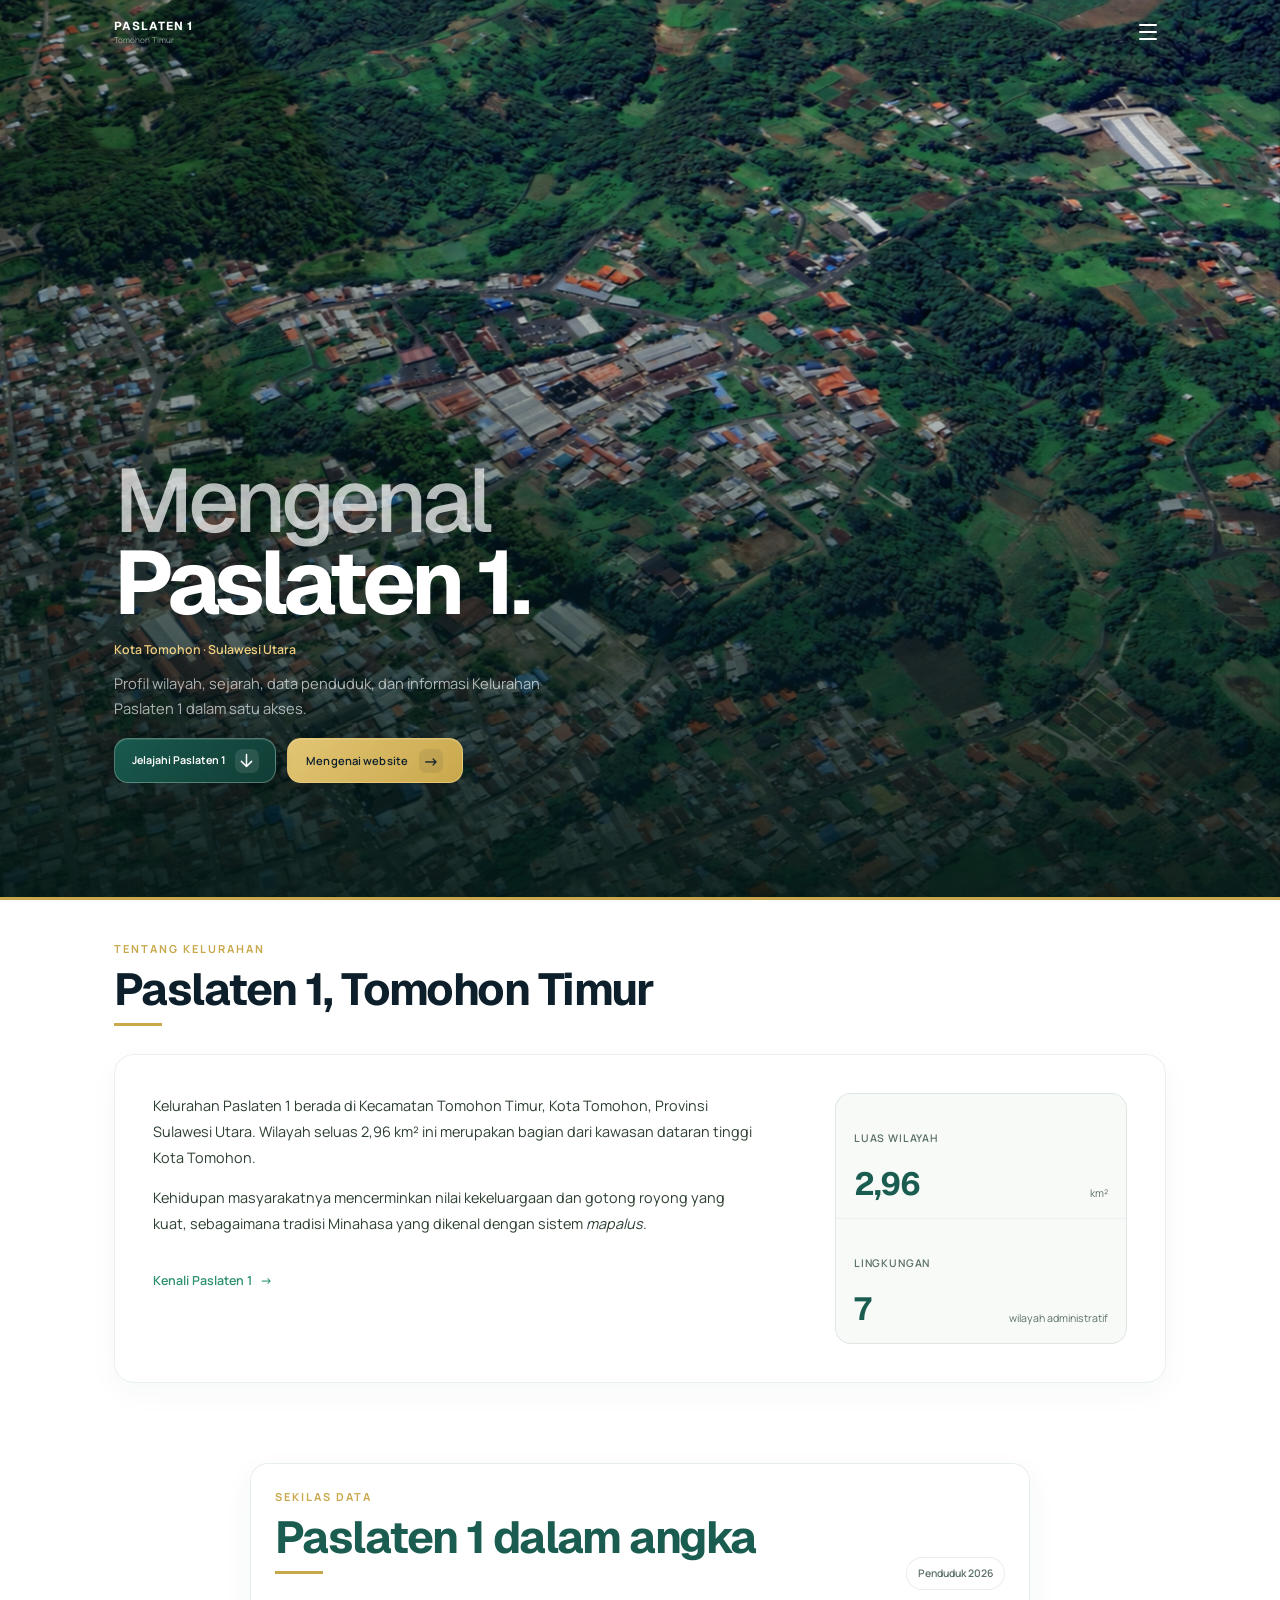
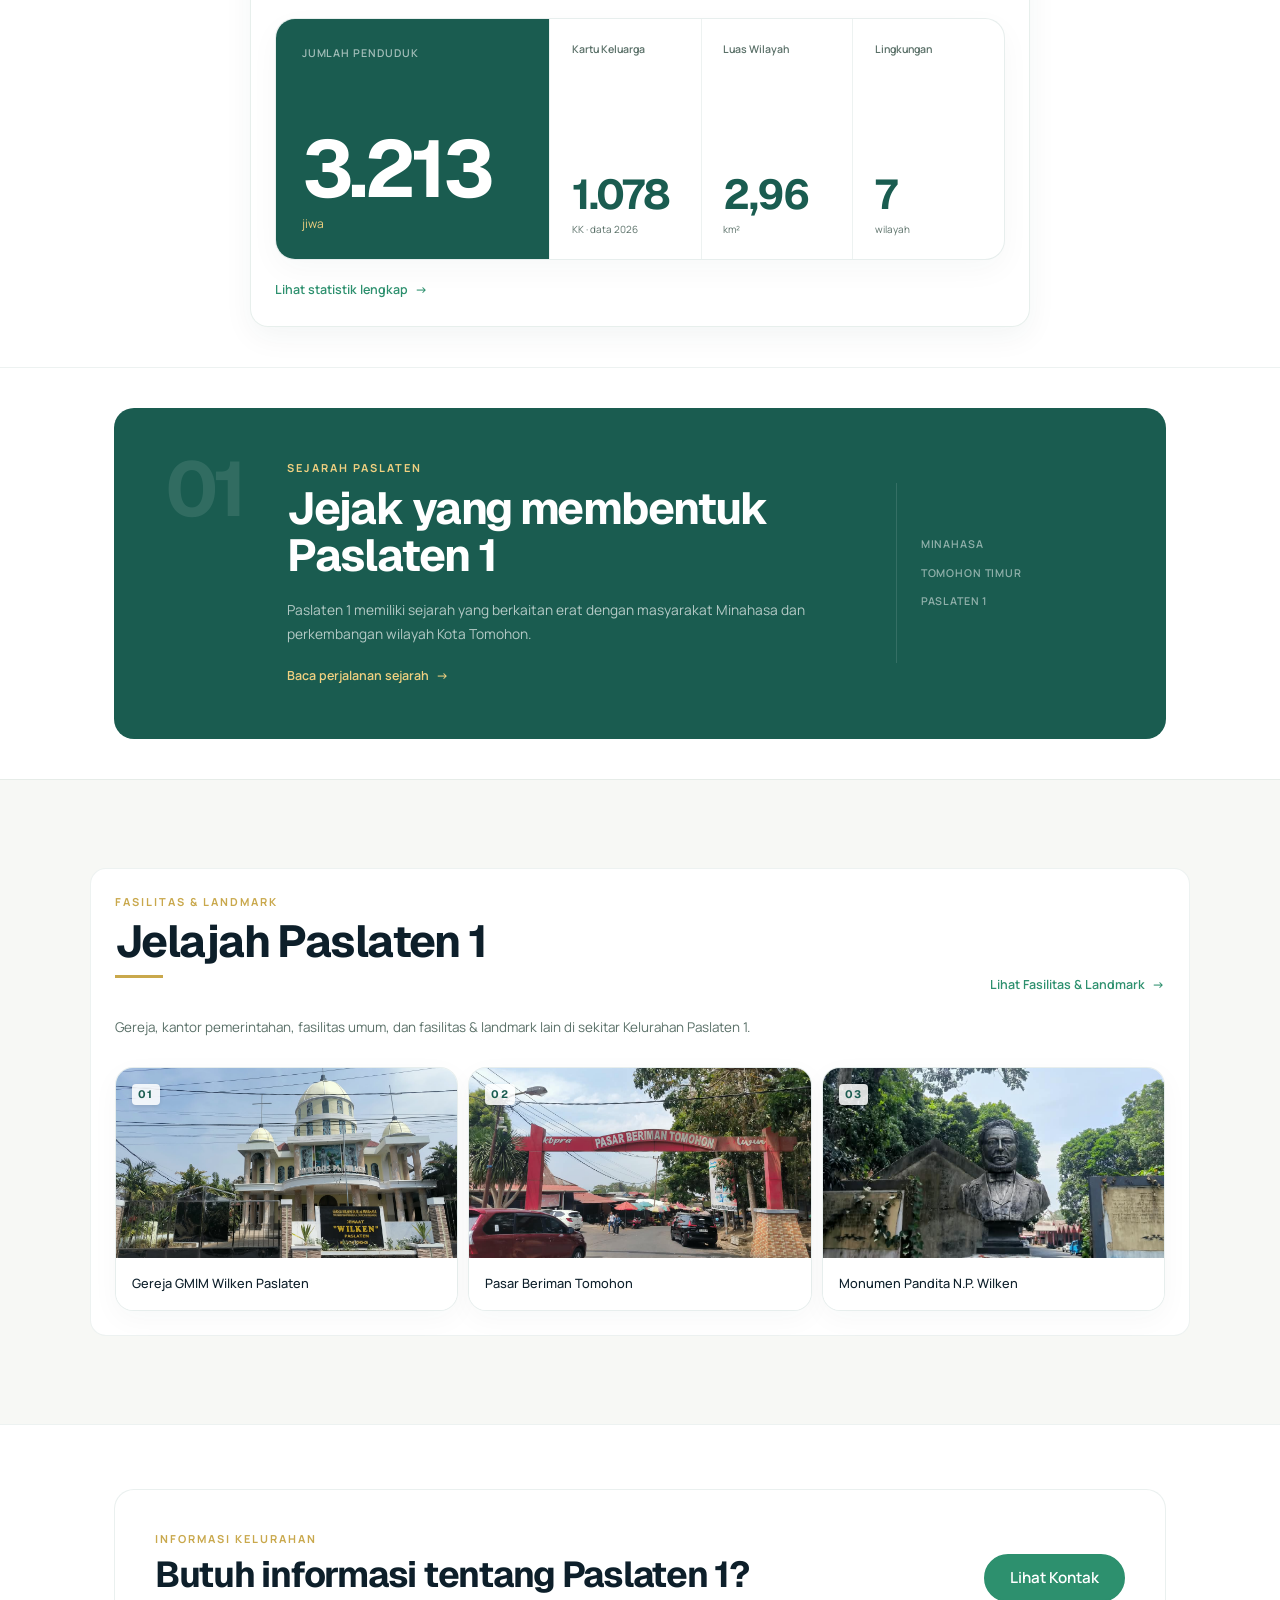
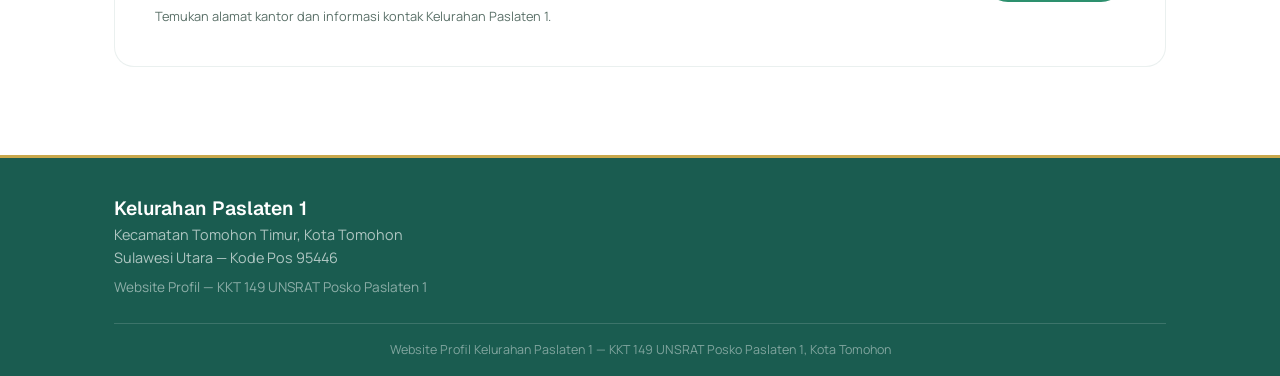
==== commit 5838d7bc: "tambah halaman landmark" ====
--- a/index.html
+++ b/index.html
@@ -82,11 +82,14 @@
           </li>
 
           <li>
-            <a href="pages/anggota-kkt.html"> Anggota KKT </a>
+            <a href="pages/tempat-penting.html"> Fasilitas & Landmark </a>
           </li>
 
           <li>
             <a href="pages/kontak.html"> Kontak </a>
+          </li>
+<li>
+            <a href="pages/anggota-kkt.html"> Anggota KKT </a>
           </li>
         </ul>
 
@@ -224,7 +227,36 @@
           </a>
         </li>
 
-        <!-- ANGGOTA KKT -->
+        <!-- FASILITAS & LANDMARK -->
+
+        <li class="drawer-item">
+          <a class="drawer-link" href="pages/tempat-penting.html">
+            <span class="drawer-icon">
+              <svg fill="none" viewBox="0 0 24 24" stroke="currentColor" stroke-width="2" stroke-linecap="round" stroke-linejoin="round">
+                <path d="M21 10c0 7-9 12-9 12S3 17 3 10a9 9 0 1118 0z"/>
+                <circle cx="12" cy="10" r="3"/>
+              </svg>
+            </span>
+
+            <span class="drawer-link-text"> Fasilitas & Landmark </span>
+          </a>
+        </li>
+
+        <!-- KONTAK -->
+
+        <li class="drawer-item">
+          <a href="pages/kontak.html" class="drawer-link">
+            <span class="drawer-icon">
+              <svg viewBox="0 0 24 24" fill="none">
+                <path d="M22 16.92v3a2 2 0 01-2.18 2 19.79 19.79 0 01-8.63-3.07A19.5 19.5 0 013.09 9.8 19.79 19.79 0 01.02 1.18 2 2 0 012 0h3a2 2 0 012 1.72c.127.96.361 1.903.7 2.81a2 2 0 01-.45 2.11L6.09 7.91a16 16 0 006 6l1.27-1.27a2 2 0 012.11-.45c.907.339 1.85.573 2.81.7A2 2 0 0122 14.92v2z" stroke="currentColor" stroke-linecap="round" stroke-linejoin="round" stroke-width="2"></path>
+              </svg>
+            </span>
+
+            <span class="drawer-link-text"> Kontak </span>
+          </a>
+        </li>
+
+<!-- ANGGOTA KKT -->
         <li class="drawer-item">
           <a href="pages/anggota-kkt.html" class="drawer-link">
             <span class="drawer-icon">
@@ -239,22 +271,6 @@
             <span class="drawer-link-text"> Anggota KKT </span>
           </a>
         </li>
-
-        <!-- KONTAK -->
-
-        <li class="drawer-item">
-          <a href="pages/kontak.html" class="drawer-link">
-            <span class="drawer-icon">
-              <svg viewBox="0 0 24 24" fill="none">
-                <path d="M21 10c0 7-9 12-9 12S3 17 3 10a9 9 0 1118 0z" stroke="currentColor" stroke-width="2" />
-
-                <circle cx="12" cy="10" r="3" stroke="currentColor" stroke-width="2" />
-              </svg>
-            </span>
-
-            <span class="drawer-link-text"> Kontak </span>
-          </a>
-        </li>
       </ul>
     </nav>
 
@@ -507,30 +523,29 @@
     </section>
 
     <!-- =======================================================
-         GALERI
+         FASILITAS & LANDMARK
          ======================================================= -->
 
-    <section id="galeri-preview" class="home-clean-section home-clean-gallery">
+    <section id="tempat-penting-preview" class="home-clean-section home-clean-gallery">
       <div class="container">
         <div class="home-clean-heading home-clean-heading--split">
           <div>
-            <span class="home-clean-eyebrow"> Galeri Paslaten </span>
-
-            <h2>Cerita dalam dokumentasi</h2>
+            <span class="home-clean-eyebrow"> Fasilitas & Landmark </span>
+
+            <h2>Jelajah Paslaten 1</h2>
 
             <span class="section-divider"></span>
           </div>
 
-          <a href="pages/galeri.html" class="home-clean-link home-clean-link--desktop">
-            Lihat Galeri
+          <a href="pages/tempat-penting.html" class="home-clean-link home-clean-link--desktop">
+            Lihat Fasilitas & Landmark
 
             <span aria-hidden="true"> → </span>
           </a>
         </div>
 
         <p class="home-gallery-intro">
-          Ruang untuk menampilkan lingkungan, kegiatan, dan kehidupan
-          masyarakat Paslaten 1.
+          Gereja, kantor pemerintahan, fasilitas umum, dan fasilitas & landmark lain di sekitar Kelurahan Paslaten 1.
         </p>
 
         <div class="home-gallery-preview-grid">
@@ -538,14 +553,13 @@
             <div class="gallery-modern-placeholder" style="min-height: 190px;">
               <span
                 style="z-index: 2; background: rgba(255, 255, 255, 0.85); padding: 2px 6px; border-radius: 4px; box-shadow: 0 2px 4px rgba(0,0,0,0.1); color: var(--color-green-dark); position: absolute; left: 1rem; top: 1rem; font-family: var(--font-heading); font-size: 0.68rem; font-weight: 700;">01</span>
-              <img src="assets/images/galeri/gereja-katolik.jpeg" alt="Gereja Katolik Paroki Trinitas Mahakudus"
+              <img src="assets/images/tempat/gmim.jpeg" alt="Gereja GMIM Wilken Paslaten"
                 loading="lazy" decoding="async"
                 style="width: 100%; height: 100%; object-fit: cover; position: absolute; inset: 0; z-index: 1;">
             </div>
             <figcaption
               style="display: flex; flex-direction: column; justify-content: center; gap: 0.35rem; position: relative; z-index: 2; min-height: 52px; padding: 0.8rem 1rem; color: var(--color-mid-gray); font-size: 0.72rem; line-height: 1.5; background: white;">
-              <div style="font-size: 0.8rem; font-weight: 500; color: var(--color-dark);">Gereja Katolik Paroki Trinitas
-                Mahakudus</div>
+              <div style="font-size: 0.8rem; font-weight: 500; color: var(--color-dark);">Gereja GMIM Wilken Paslaten</div>
             </figcaption>
           </figure>
 
@@ -553,14 +567,13 @@
             <div class="gallery-modern-placeholder" style="min-height: 190px;">
               <span
                 style="z-index: 2; background: rgba(255, 255, 255, 0.85); padding: 2px 6px; border-radius: 4px; box-shadow: 0 2px 4px rgba(0,0,0,0.1); color: var(--color-green-dark); position: absolute; left: 1rem; top: 1rem; font-family: var(--font-heading); font-size: 0.68rem; font-weight: 700;">02</span>
-              <img src="assets/images/galeri/kerja-bakti.jpg" alt="Kerja bakti membersihkan halaman kantor lurah"
+              <img src="assets/images/tempat/pasar-beriman.jpeg" alt="Pasar Beriman Tomohon"
                 loading="lazy" decoding="async"
                 style="width: 100%; height: 100%; object-fit: cover; position: absolute; inset: 0; z-index: 1;">
             </div>
             <figcaption
               style="display: flex; flex-direction: column; justify-content: center; gap: 0.35rem; position: relative; z-index: 2; min-height: 52px; padding: 0.8rem 1rem; color: var(--color-mid-gray); font-size: 0.72rem; line-height: 1.5; background: white;">
-              <div style="font-size: 0.8rem; font-weight: 500; color: var(--color-dark);">Kerja bakti membersihkan
-                halaman kantor lurah</div>
+              <div style="font-size: 0.8rem; font-weight: 500; color: var(--color-dark);">Pasar Beriman Tomohon</div>
             </figcaption>
           </figure>
 
@@ -568,7 +581,7 @@
             <div class="gallery-modern-placeholder" style="min-height: 190px;">
               <span
                 style="z-index: 2; background: rgba(255, 255, 255, 0.85); padding: 2px 6px; border-radius: 4px; box-shadow: 0 2px 4px rgba(0,0,0,0.1); color: var(--color-green-dark); position: absolute; left: 1rem; top: 1rem; font-family: var(--font-heading); font-size: 0.68rem; font-weight: 700;">03</span>
-              <img src="assets/images/galeri/monumen-wilken.jpeg" alt="Monumen Pandita N.P. Wilken" loading="lazy"
+              <img src="assets/images/tempat/monumen-wilken.jpeg" alt="Monumen Pandita N.P. Wilken" loading="lazy"
                 decoding="async"
                 style="width: 100%; height: 100%; object-fit: cover; position: absolute; inset: 0; z-index: 1;">
             </div>
@@ -580,8 +593,8 @@
           </figure>
         </div>
 
-        <a href="pages/galeri.html" class="home-clean-link home-clean-link--mobile">
-          Lihat semua dokumentasi
+        <a href="pages/tempat-penting.html" class="home-clean-link home-clean-link--mobile">
+          Lihat semua fasilitas & landmark
 
           <span aria-hidden="true"> → </span>
         </a>
--- a/css/style.css
+++ b/css/style.css
@@ -6600,3 +6600,418 @@
 
 
 
+
+/* =====================================================
+   PETA 3D
+   ===================================================== */
+#peta3d-box {
+  position: relative;
+  overflow: hidden;
+  border-radius: 16px;
+  box-shadow: 0 4px 12px rgba(0,0,0,0.1);
+  background: linear-gradient(145deg, #154f45, #0f473e);
+  height: 70vh;
+  height: 70svh;
+  min-height: 380px;
+  max-height: 100vh;
+  margin-top: 2rem;
+  display: none;
+}
+
+#peta3d-box.is-open {
+  display: block;
+  animation: fadeIn 0.25s ease forwards;
+}
+
+@keyframes fadeIn {
+  from { opacity: 0; }
+  to { opacity: 1; }
+}
+
+@media (prefers-reduced-motion: reduce) {
+  #peta3d-box.is-open {
+    animation: none;
+  }
+}
+
+.peta3d__canvas {
+  position: absolute;
+  inset: 0;
+  width: 100%;
+  height: 100%;
+  display: block;
+  touch-action: none;
+}
+
+.peta3d__loading {
+  position: absolute;
+  inset: 0;
+  display: flex;
+  align-items: center;
+  justify-content: center;
+  color: #fff;
+  background: rgba(0,0,0,0.6);
+  z-index: 10;
+}
+
+.peta3d__ctrl {
+  position: absolute;
+  bottom: 12px;
+  left: 12px;
+  right: 12px;
+  display: flex;
+  flex-wrap: wrap;
+  gap: 8px;
+  justify-content: center;
+  z-index: 5;
+}
+
+.peta3d__btn {
+  min-height: 40px;
+  padding: 8px 16px;
+  font-size: 13px;
+  background: rgba(255, 255, 255, 0.85);
+  color: #111;
+  border: none;
+  border-radius: 8px;
+  cursor: pointer;
+}
+
+.peta3d__btn:focus-visible {
+  outline: 2px solid #fff;
+  outline-offset: 2px;
+}
+
+.peta3d__range {
+  display: flex;
+  align-items: center;
+  width: 100%;
+  justify-content: center;
+  gap: 8px;
+  margin-bottom: 4px;
+}
+
+.peta3d__range input {
+  min-width: 120px;
+}
+
+.peta3d__instructions {
+  position: absolute;
+  top: 50%;
+  left: 50%;
+  transform: translate(-50%, -50%);
+  color: white;
+  background: rgba(0,0,0,0.6);
+  padding: 8px 16px;
+  border-radius: 8px;
+  pointer-events: none;
+  transition: opacity 0.5s;
+  z-index: 20;
+  text-align: center;
+}
+
+@media (min-width: 768px) {
+  #peta3d-box {
+    height: 560px;
+  }
+  .peta3d__ctrl {
+    top: 12px;
+    bottom: auto;
+    left: auto;
+    right: 12px;
+    justify-content: flex-end;
+    max-width: 85%;
+  }
+  .peta3d__range {
+    width: auto;
+    margin-bottom: 0;
+  }
+  .peta3d__range input {
+    width: 90px;
+  }
+}
+
+/* Peta 3D HTML Wrapper */
+.peta3d-header {
+  margin-top: 3rem;
+  border-top: 1px solid rgba(255,255,255,0.1);
+  padding-top: 2rem;
+}
+
+.peta3d-title {
+  color: var(--color-gold-light, #f0d080);
+  font-family: var(--font-body);
+  font-size: clamp(0.9rem, 2vw, 1.1rem);
+  font-weight: 700;
+  letter-spacing: 0.1em;
+  text-transform: uppercase;
+  margin-bottom: 0.5rem;
+}
+
+.peta3d-desc {
+  color: rgba(255, 255, 255, 0.74);
+  font-size: 0.9rem;
+  margin-bottom: 1.5rem;
+}
+
+.peta3d-btn-wrapper {
+  margin-bottom: 1rem;
+}
+
+.peta3d-btn-main {
+  width: 100%;
+  text-align: center;
+  min-height: 48px;
+  display: flex;
+  align-items: center;
+  justify-content: center;
+  gap: 10px;
+  background: rgba(240, 208, 128, 0.12);
+  border: 1px solid rgba(240, 208, 128, 0.3);
+  color: var(--color-gold-light, #f0d080);
+  font-family: var(--font-heading);
+  letter-spacing: 0.05em;
+  font-size: 0.95rem;
+  border-radius: 12px;
+  backdrop-filter: blur(4px);
+  -webkit-backdrop-filter: blur(4px);
+  transition: all 0.3s ease;
+  cursor: pointer;
+}
+
+.peta3d-btn-main:hover {
+  background: rgba(240, 208, 128, 0.22);
+  border-color: rgba(240, 208, 128, 0.6);
+  transform: translateY(-2px);
+  box-shadow: 0 4px 15px rgba(240, 208, 128, 0.15);
+}
+
+.peta3d-btn-icon {
+  width: 20px;
+  height: 20px;
+  transition: transform 0.3s ease;
+}
+
+.peta3d-btn-main:hover .peta3d-btn-icon {
+  transform: scale(1.1) rotate(5deg);
+}
+
+@media (min-width: 768px) {
+  .peta3d-btn-main {
+    width: auto;
+    padding: 0 28px;
+  }
+}
+
+.peta3d-caption {
+  font-size: 0.75rem;
+  color: rgba(255,255,255,0.4);
+  margin-top: 8px;
+  text-align: center;
+}
+
+/* INFO BUTTON & PANEL */
+.peta3d__info-btn {
+  position: absolute;
+  top: 12px;
+  right: 12px;
+  width: 44px;
+  height: 44px;
+  min-height: 0;
+  padding: 0;
+  display: flex;
+  align-items: center;
+  justify-content: center;
+  border-radius: 50%;
+  box-shadow: 0 2px 8px rgba(0,0,0,0.15);
+  border: 1px solid rgba(0,0,0,0.05);
+  z-index: 6;
+}
+
+.peta3d__info-panel {
+  position: absolute;
+  bottom: 0;
+  left: 0;
+  right: 0;
+  background: var(--color-white, #fff);
+  color: var(--color-dark, #1f2937);
+  z-index: 15;
+  border-radius: 16px 16px 0 0;
+  box-shadow: 0 -4px 12px rgba(0,0,0,0.1);
+  display: flex;
+  flex-direction: column;
+  max-height: 75%;
+  transform: translateY(100%);
+  opacity: 0;
+  pointer-events: none;
+  transition: transform 0.25s ease-out, opacity 0.25s ease-out;
+}
+
+.peta3d__info-panel.is-open {
+  transform: translateY(0);
+  opacity: 1;
+  pointer-events: auto;
+}
+
+.peta3d__info-close {
+  position: absolute;
+  top: 12px;
+  right: 12px;
+  width: 40px;
+  height: 40px;
+  min-height: 0;
+  padding: 0;
+  display: flex;
+  align-items: center;
+  justify-content: center;
+  border-radius: 50%;
+  background: transparent;
+  color: inherit;
+  box-shadow: none;
+  z-index: 1;
+}
+.peta3d__info-close:hover {
+  background: rgba(0,0,0,0.05);
+}
+
+.peta3d__info-content {
+  padding: 20px 24px;
+  overflow-y: auto;
+  overscroll-behavior: contain;
+  font-family: var(--font-body, sans-serif);
+  font-size: 0.85rem;
+  line-height: 1.4;
+}
+
+.peta3d__info-header {
+  text-align: center;
+  font-weight: 700;
+  text-transform: uppercase;
+  margin-bottom: 12px;
+  padding-right: 24px;
+}
+.peta3d__info-title {
+  font-size: 0.8rem;
+  font-weight: 400;
+  margin-top: 4px;
+  color: #555;
+}
+
+.peta3d__info-divider {
+  border: 0;
+  height: 1px;
+  background: rgba(0,0,0,0.1);
+  margin: 12px 0;
+}
+
+.peta3d__info-meta {
+  width: 100%;
+  font-size: 0.8rem;
+  margin-bottom: 12px;
+}
+.peta3d__info-meta td {
+  padding: 2px 0;
+}
+.peta3d__info-meta td:first-child {
+  color: #666;
+  width: 40%;
+}
+
+.peta3d__info-scale {
+  text-align: center;
+  margin: 16px 0;
+}
+.peta3d__info-scalebar {
+  display: flex;
+  width: 150px;
+  height: 6px;
+  margin: 6px auto;
+  border: 1px solid #111;
+}
+.peta3d__info-scalesegment {
+  flex: 1;
+  height: 100%;
+}
+.peta3d__info-scalelabels {
+  display: flex;
+  justify-content: space-between;
+  width: 160px;
+  margin: 0 auto;
+  font-size: 0.7rem;
+}
+.peta3d__info-scalecaption {
+  font-size: 0.7rem;
+  color: #777;
+  margin-top: 4px;
+}
+
+.peta3d__info-legend-title {
+  font-weight: 700;
+  margin-bottom: 8px;
+}
+.peta3d__info-legend-grid {
+  display: flex;
+  flex-direction: column;
+  gap: 12px;
+}
+.peta3d__info-legend-grouptitle {
+  font-size: 0.75rem;
+  font-weight: 700;
+  color: #555;
+  margin-bottom: 4px;
+}
+.peta3d__info-legend-item {
+  display: flex;
+  align-items: center;
+  gap: 8px;
+  margin-bottom: 4px;
+}
+.peta3d__info-legend-swatch {
+  width: 22px;
+  height: 12px;
+  flex-shrink: 0;
+  border-radius: 2px;
+  overflow: hidden;
+  border: 1px solid rgba(0,0,0,0.1);
+}
+.peta3d__info-footer {
+  text-align: center;
+  font-size: 0.75rem;
+  color: #444;
+}
+
+@media (min-width: 768px) {
+  .peta3d__ctrl {
+    right: 64px;
+  }
+  .peta3d__info-btn {
+    width: 40px;
+    height: 40px;
+  }
+  .peta3d__info-panel {
+    top: 60px;
+    bottom: auto;
+    left: auto;
+    right: 12px;
+    width: 360px;
+    max-height: 85%;
+    border-radius: 16px;
+    box-shadow: 0 4px 20px rgba(0,0,0,0.2);
+    transform: translateX(20px);
+  }
+  .peta3d__info-panel.is-open {
+    transform: translateX(0);
+  }
+  .peta3d__info-legend-grid {
+    flex-direction: row;
+    flex-wrap: wrap;
+  }
+  .peta3d__info-legend-group {
+    width: calc(50% - 6px);
+  }
+}
+@media (prefers-reduced-motion: reduce) {
+  .peta3d__info-panel {
+    transition: none;
+  }
+}
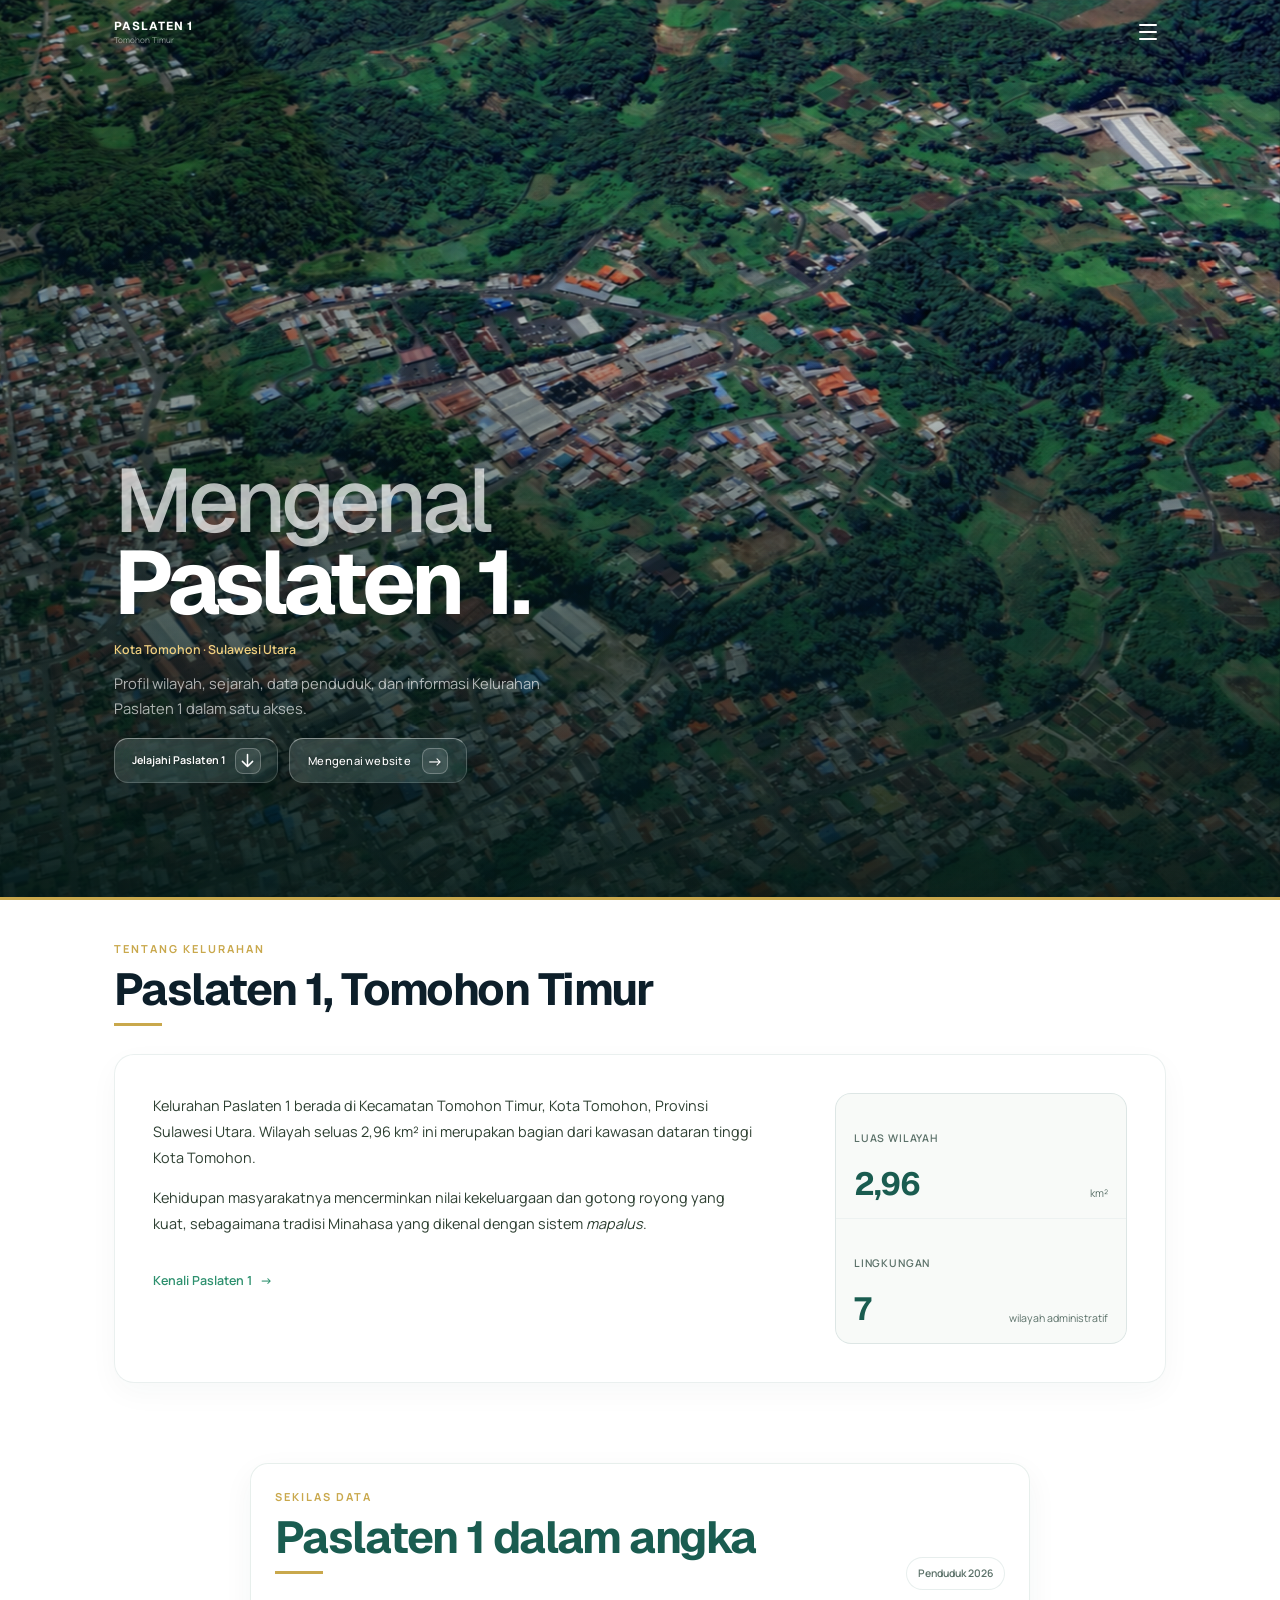
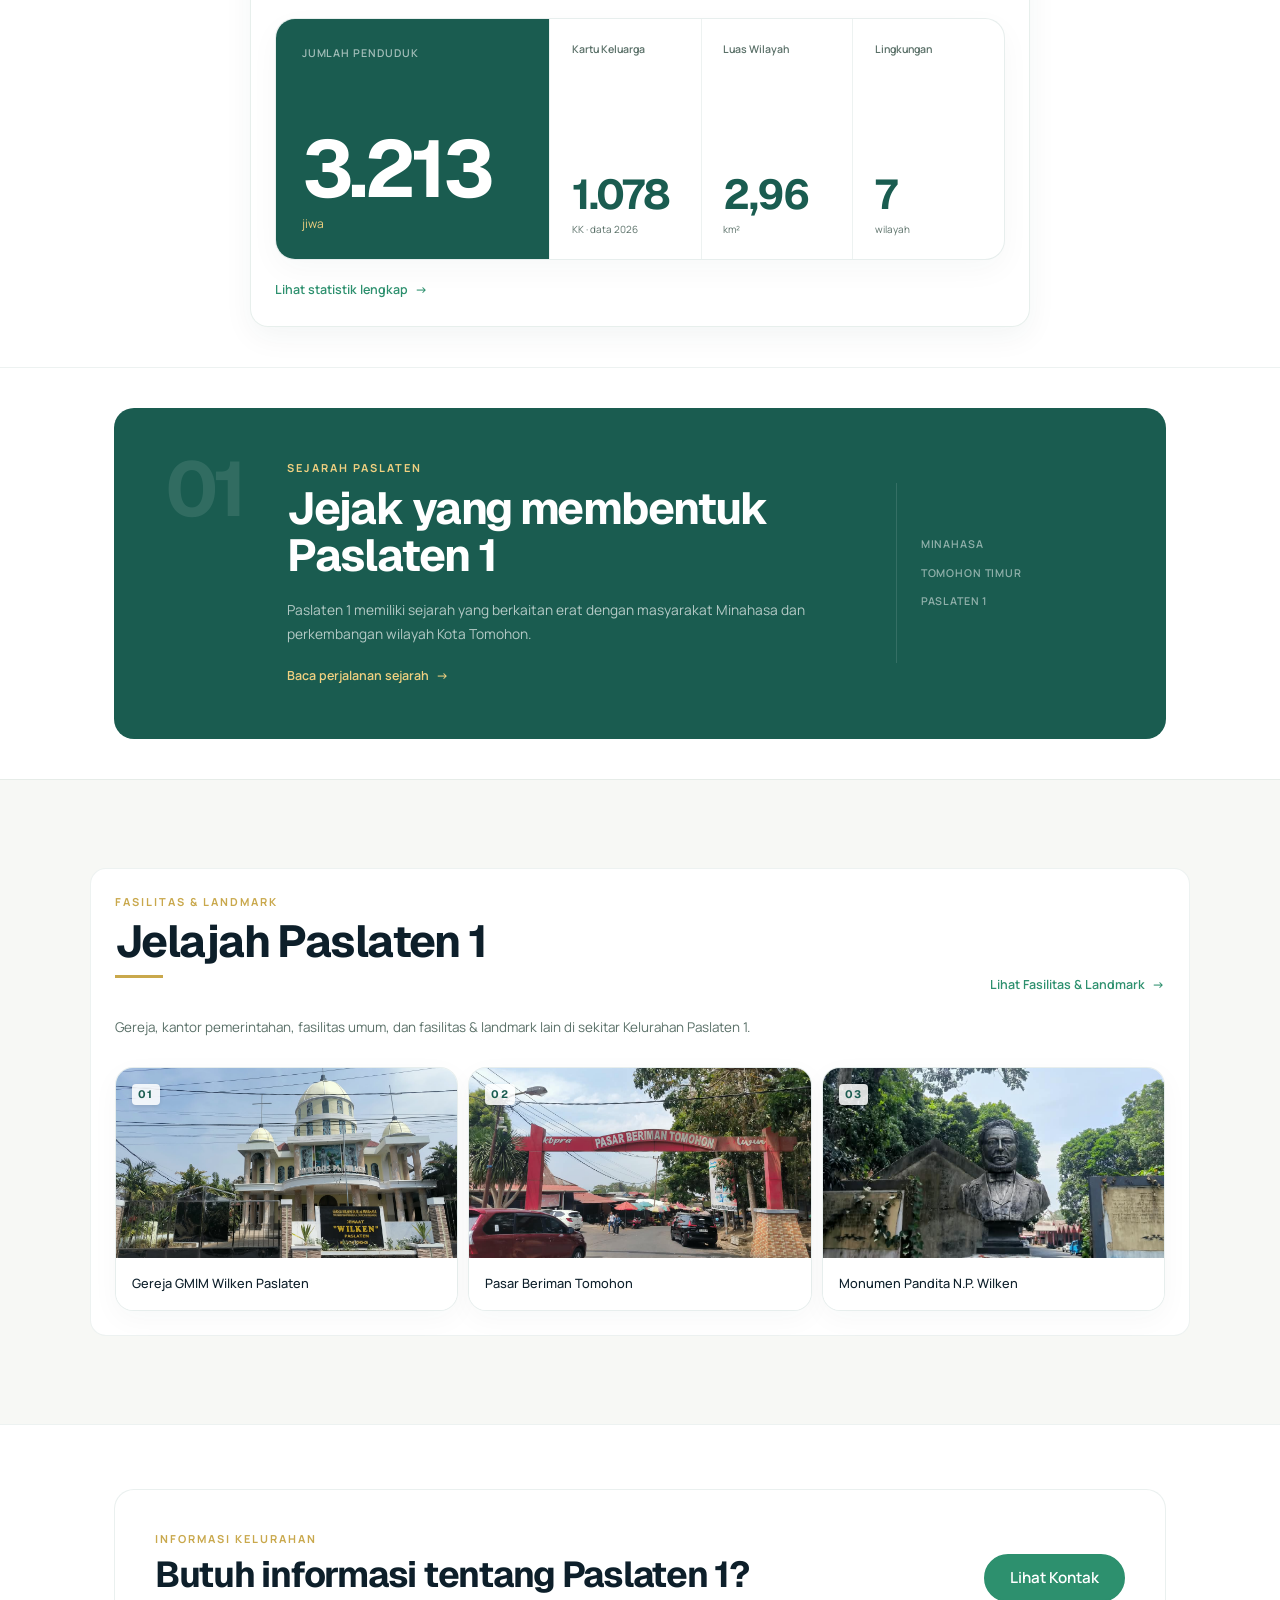
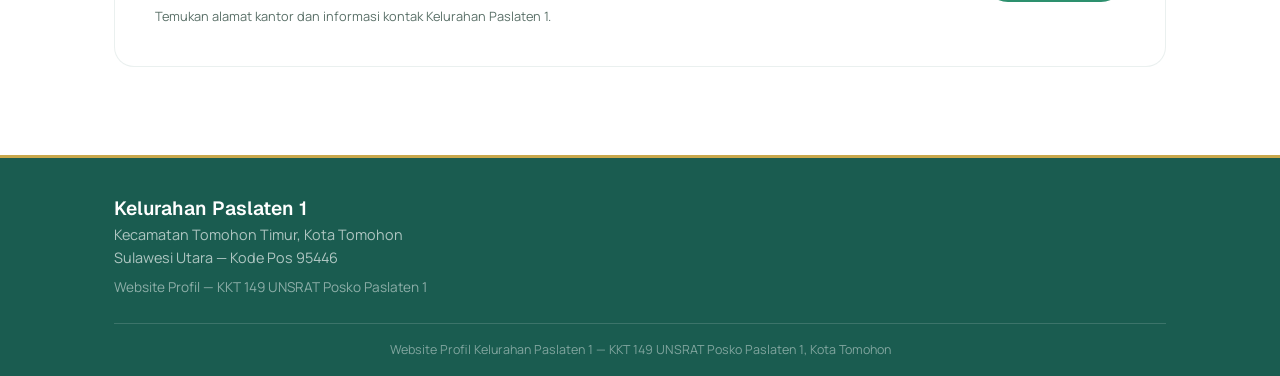
==== commit dd0cbf77: "fix tombol" ====
--- a/index.html
+++ b/index.html
@@ -1,4 +1,4 @@
-<!doctype html>
+﻿<!doctype html>
 <html lang="id">
 
 <head>
@@ -44,7 +44,7 @@
              Muncul ketika navbar menjadi solid
              =================================================== -->
 
-        <div class="nav-brand">
+        <div class="nav-brand glass">
           <a href="index.html" class="nav-brand-link">
             <img src="assets/images/hero/logo tomohon.png" alt="Logo Kota Tomohon" class="nav-logo-img" />
 
@@ -97,7 +97,7 @@
              HAMBURGER
              =================================================== -->
 
-        <button class="nav-hamburger" id="nav-hamburger" type="button" aria-label="Buka menu" aria-expanded="false"
+        <button class="nav-hamburger glass" id="nav-hamburger" type="button" aria-label="Buka menu" aria-expanded="false"
           aria-controls="drawer-menu">
           <span></span>
           <span></span>
@@ -117,7 +117,7 @@
        DRAWER MENU
        ========================================================= -->
 
-  <aside class="drawer" id="drawer-menu" aria-label="Menu navigasi" aria-hidden="true" role="dialog">
+  <aside class="drawer glass" id="drawer-menu" aria-label="Menu navigasi" aria-hidden="true" role="dialog">
     <!-- HEADER -->
 
     <div class="drawer-header">
@@ -276,11 +276,7 @@
 
     <!-- FOOTER DRAWER -->
 
-    <div class="drawer-footer">
-      <p>Kelurahan Paslaten 1</p>
-
-      <p>Kecamatan Tomohon Timur</p>
-    </div>
+
   </aside>
 
   <!-- =========================================================
--- a/css/style.css
+++ b/css/style.css
@@ -2647,9 +2647,10 @@
     /* Slide dari kanan */
     transform: translateX(100%);
     transition: transform 0.35s cubic-bezier(0.4, 0, 0.2, 1);
-    /* Border kiri emas */
     border-left: 2px solid rgba(201, 168, 76, 0.45);
     box-shadow: -8px 0 32px rgba(0, 0, 0, 0.5);
+    border-top-left-radius: 24px;
+    border-bottom-left-radius: 24px;
 }
 
 .drawer.drawer-open {
--- a/css/home-refinement.css
+++ b/css/home-refinement.css
@@ -1288,63 +1288,133 @@
 
 }
 
-/* Elegant hero actions; override the runtime unified button styles. */
+/* Elegant hero actions; override the runtime unified button styles (Modern Liquid Glass). */
 #hero .hero-actions-unified #hero-scroll-indicator.hero-scroll-indicator--editorial,
 #hero .hero-actions-unified #btn-kenali.hero-primary-action {
+  position: relative !important;
+  isolation: isolate !important;
+  overflow: hidden !important;
   border-radius: 14px !important;
-  font-weight: 600 !important;
-  letter-spacing: .01em !important;
-  box-shadow: 0 6px 18px rgba(0,0,0,.16), inset 0 1px 0 rgba(255,255,255,.12) !important;
-  transition: background .2s ease, border-color .2s ease, box-shadow .2s ease, transform .2s ease !important;
-}
-#hero .hero-actions-unified #hero-scroll-indicator.hero-scroll-indicator--editorial {
-  background: linear-gradient(135deg,rgba(26,92,80,.96),rgba(17,62,54,.96)) !important;
-  border: 1px solid rgba(200,230,216,.35) !important;
-}
-#hero .hero-actions-unified #btn-kenali.hero-primary-action {
-  background: linear-gradient(135deg,#e2c574,var(--color-gold)) !important;
-  border: 1px solid rgba(240,208,128,.65) !important;
-  color: var(--color-darkest) !important;
-}
+  font-weight: 500 !important;
+  letter-spacing: .02em !important;
+  background: linear-gradient(135deg, rgba(255, 255, 255, 0.15) 0%, rgba(255, 255, 255, 0.05) 100%) !important;
+  -webkit-backdrop-filter: blur(24px) saturate(160%) brightness(1.1) !important;
+  backdrop-filter: blur(24px) saturate(160%) brightness(1.1) !important;
+  border: 1px solid rgba(255, 255, 255, 0.15) !important;
+  border-top-color: rgba(255, 255, 255, 0.45) !important;
+  border-left-color: rgba(255, 255, 255, 0.3) !important;
+  color: #fff !important;
+  text-shadow: 0 1px 3px rgba(0, 0, 0, 0.4) !important;
+  box-shadow: 0 12px 32px -4px rgba(0, 0, 0, 0.35) !important;
+  transition: transform 0.3s cubic-bezier(0.4, 0, 0.2, 1), background 0.3s ease, box-shadow 0.3s ease, border-color 0.3s ease !important;
+}
+
+/* Remove chunky pseudo-elements */
+#hero .hero-actions-unified #hero-scroll-indicator.hero-scroll-indicator--editorial::before,
+#hero .hero-actions-unified #btn-kenali.hero-primary-action::before,
+#hero .hero-actions-unified #hero-scroll-indicator.hero-scroll-indicator--editorial::after,
+#hero .hero-actions-unified #btn-kenali.hero-primary-action::after {
+  display: none !important;
+}
+
+/* Lingkaran Ikon Panah (Anak Tombol) */
 #hero .hero-actions-unified #hero-scroll-indicator.hero-scroll-indicator--editorial .scroll-arrow,
 #hero .hero-actions-unified #btn-kenali.hero-primary-action span {
   display: inline-flex !important;
   align-items: center !important;
   justify-content: center !important;
-  flex-shrink: 0;
-  width: 24px !important;
-  height: 24px !important;
-  border: 0 !important;
-  border-radius: 7px !important;
-  background: rgba(255,255,255,.1) !important;
-}
-#hero .hero-actions-unified #btn-kenali.hero-primary-action span {
-  background: rgba(13,31,42,.08) !important;
-  font-size: 1rem !important;
-}
-#hero .hero-actions-unified #hero-scroll-indicator.hero-scroll-indicator--editorial:hover {
-  background: linear-gradient(135deg,#216d5e,var(--color-green-dark)) !important;
-  border-color: rgba(200,230,216,.65) !important;
-  box-shadow: 0 9px 24px rgba(0,0,0,.2) !important;
-}
-#hero .hero-actions-unified #btn-kenali.hero-primary-action:hover {
-  background: linear-gradient(135deg,var(--color-gold-light),#d8b65c) !important;
-  border-color: var(--color-gold-light) !important;
-  box-shadow: 0 9px 24px rgba(0,0,0,.2) !important;
-}
+  flex-shrink: 0 !important;
+  width: 26px !important;
+  height: 26px !important;
+  border-radius: 8px !important;
+  background: rgba(255, 255, 255, 0.1) !important;
+  border: 1px solid rgba(255, 255, 255, 0.25) !important;
+  color: #fff !important;
+  box-shadow: none !important;
+  backdrop-filter: none !important;
+  -webkit-backdrop-filter: none !important;
+  position: relative !important;
+  z-index: 1 !important;
+}
+
+/* Interactions: Hover */
+@media (hover: hover) and (pointer: fine) {
+  #hero .hero-actions-unified #hero-scroll-indicator.hero-scroll-indicator--editorial:hover,
+  #hero .hero-actions-unified #btn-kenali.hero-primary-action:hover {
+    background: linear-gradient(135deg, rgba(255, 255, 255, 0.22) 0%, rgba(255, 255, 255, 0.1) 100%) !important;
+    border-top-color: rgba(255, 255, 255, 0.6) !important;
+    border-left-color: rgba(255, 255, 255, 0.4) !important;
+    transform: translateY(-2px) !important;
+    box-shadow: 0 16px 40px -4px rgba(0, 0, 0, 0.45) !important;
+  }
+}
+
+/* Interactions: Active */
+#hero .hero-actions-unified #hero-scroll-indicator.hero-scroll-indicator--editorial:active,
+#hero .hero-actions-unified #btn-kenali.hero-primary-action:active {
+  transform: translateY(0) !important;
+  background: linear-gradient(135deg, rgba(255, 255, 255, 0.28) 0%, rgba(255, 255, 255, 0.15) 100%) !important;
+}
+
+/* Interactions: Focus Visible */
 #hero .hero-actions-unified #hero-scroll-indicator.hero-scroll-indicator--editorial:focus-visible,
 #hero .hero-actions-unified #btn-kenali.hero-primary-action:focus-visible {
-  outline: 2px solid var(--color-gold-light);
-  outline-offset: 4px;
-}
+  outline: 2px solid #fff;
+  outline-offset: 3px;
+}
+
+/* Mobile Adjustments */
 @media (max-width:374px) {
   #hero .hero-actions-unified #hero-scroll-indicator.hero-scroll-indicator--editorial .scroll-arrow,
   #hero .hero-actions-unified #btn-kenali.hero-primary-action span {
-    width: 20px !important;
-    height: 20px !important;
-  }
-}
-@media (prefers-reduced-motion:reduce) {
+    width: 22px !important;
+    height: 22px !important;
+  }
+}
+@media (max-width:768px) {
+  #hero .hero-actions-unified #hero-scroll-indicator.hero-scroll-indicator--editorial,
+  #hero .hero-actions-unified #btn-kenali.hero-primary-action {
+    backdrop-filter: blur(16px) saturate(160%) brightness(1.1) !important;
+    -webkit-backdrop-filter: blur(16px) saturate(160%) brightness(1.1) !important;
+  }
+}
+
+/* Fallback & Accessibility */
+@supports not (backdrop-filter: blur(14px)) {
+  #hero .hero-actions-unified #hero-scroll-indicator.hero-scroll-indicator--editorial,
+  #hero .hero-actions-unified #btn-kenali.hero-primary-action {
+    background: rgba(255, 255, 255, 0.9) !important;
+    color: var(--color-green-dark) !important;
+    text-shadow: none !important;
+    border-color: transparent !important;
+  }
+  #hero .hero-actions-unified #hero-scroll-indicator.hero-scroll-indicator--editorial .scroll-arrow,
+  #hero .hero-actions-unified #btn-kenali.hero-primary-action span {
+    color: var(--color-green-dark) !important;
+    border-color: rgba(26, 92, 80, 0.3) !important;
+    background: rgba(26, 92, 80, 0.08) !important;
+  }
+}
+
+@media (prefers-reduced-transparency: reduce) {
+  #hero .hero-actions-unified #hero-scroll-indicator.hero-scroll-indicator--editorial,
+  #hero .hero-actions-unified #btn-kenali.hero-primary-action {
+    backdrop-filter: none !important;
+    -webkit-backdrop-filter: none !important;
+    background: rgba(255, 255, 255, 0.9) !important;
+    color: var(--color-green-dark) !important;
+    text-shadow: none !important;
+    border-color: transparent !important;
+  }
+  #hero .hero-actions-unified #hero-scroll-indicator.hero-scroll-indicator--editorial .scroll-arrow,
+  #hero .hero-actions-unified #btn-kenali.hero-primary-action span {
+    color: var(--color-green-dark) !important;
+    border-color: rgba(26, 92, 80, 0.3) !important;
+    background: rgba(26, 92, 80, 0.08) !important;
+  }
+}
+
+@media (prefers-reduced-motion: reduce) {
   #hero .hero-actions-unified #hero-scroll-indicator.hero-scroll-indicator--editorial,
   #hero .hero-actions-unified #btn-kenali.hero-primary-action {
     transition: none !important;
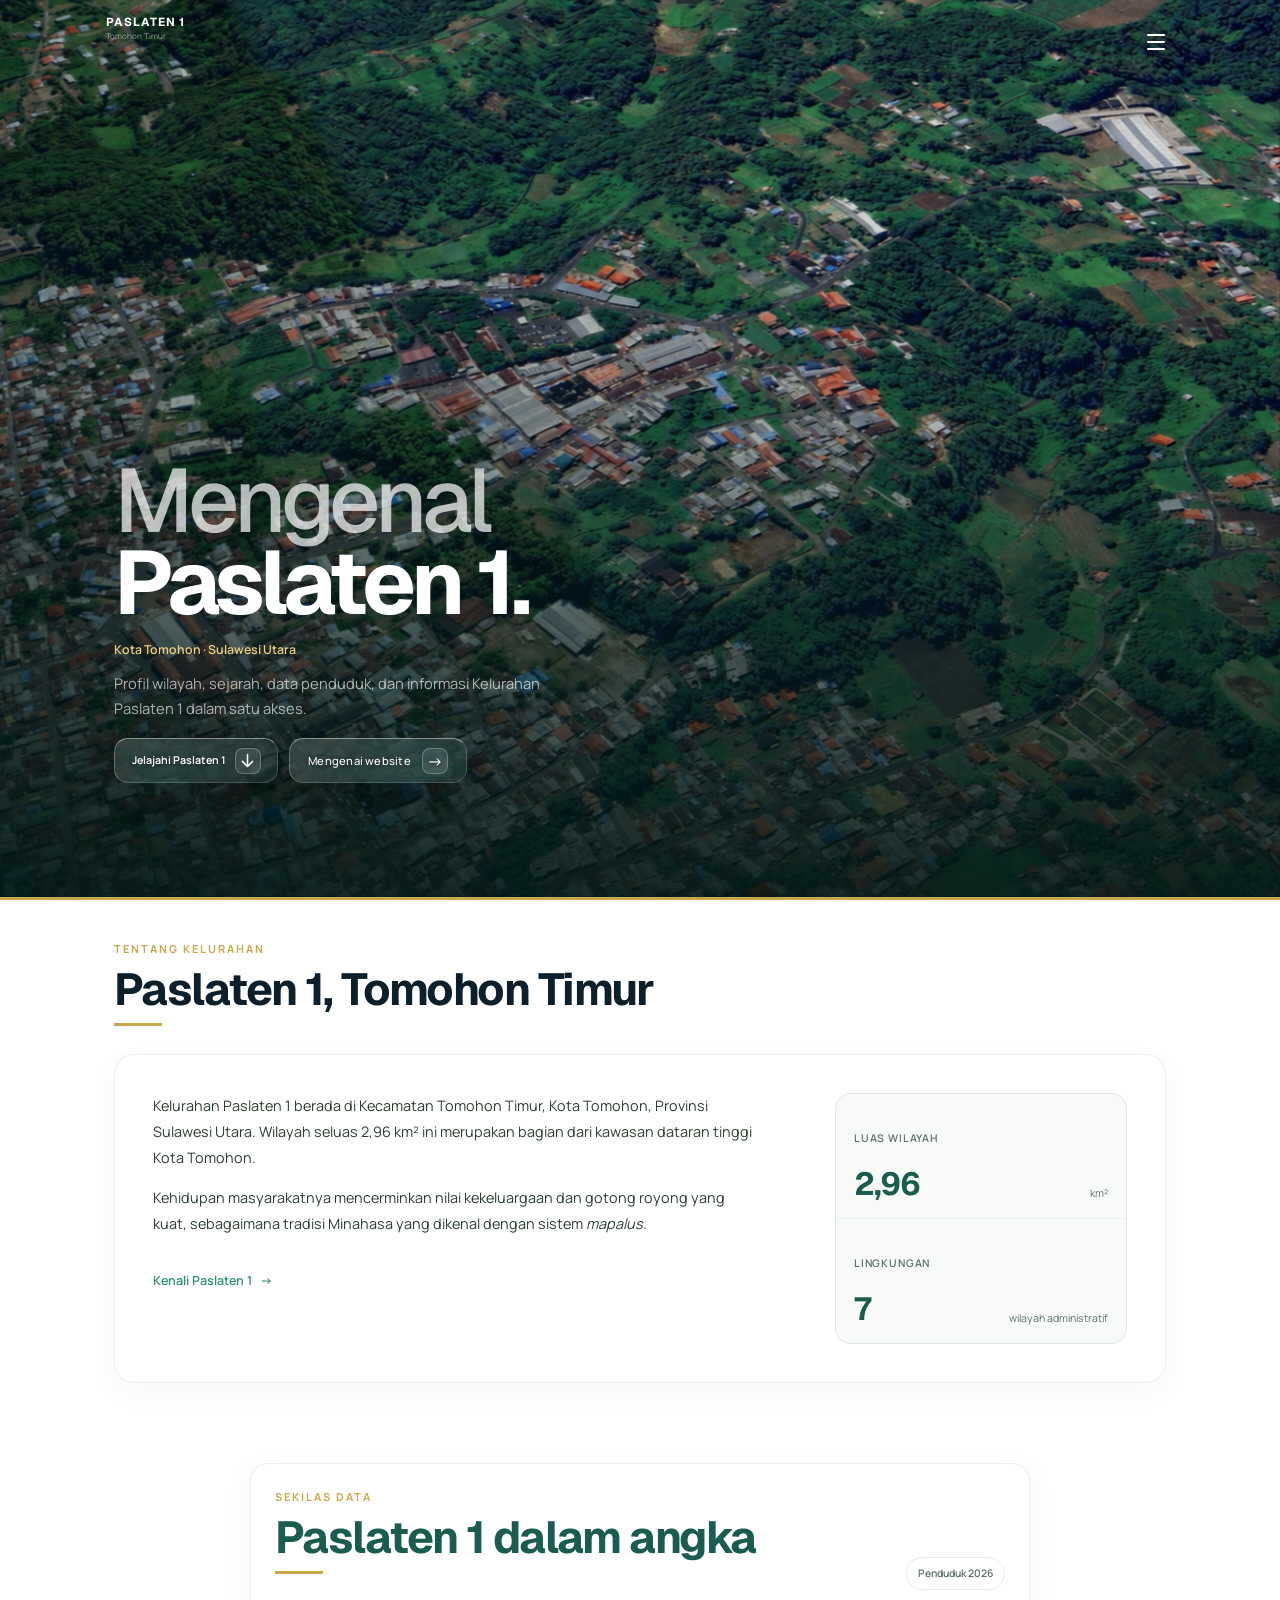
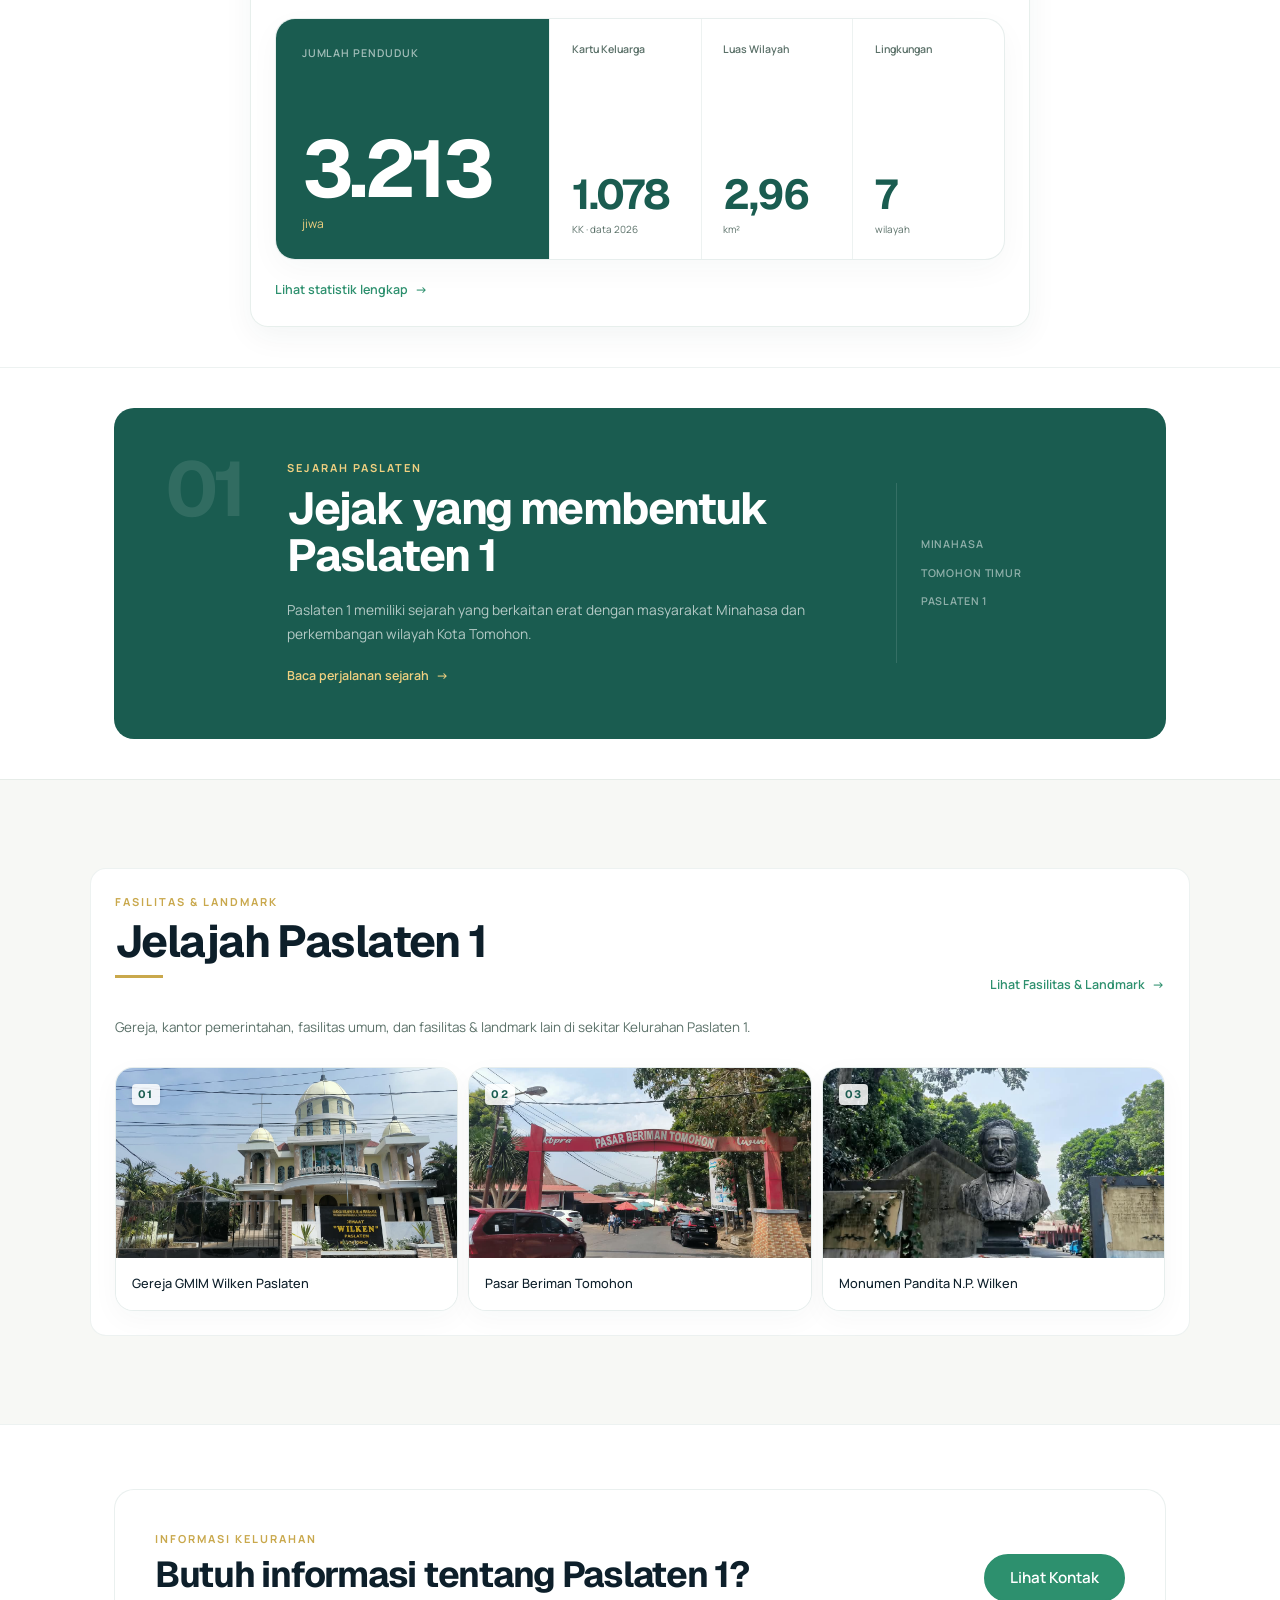
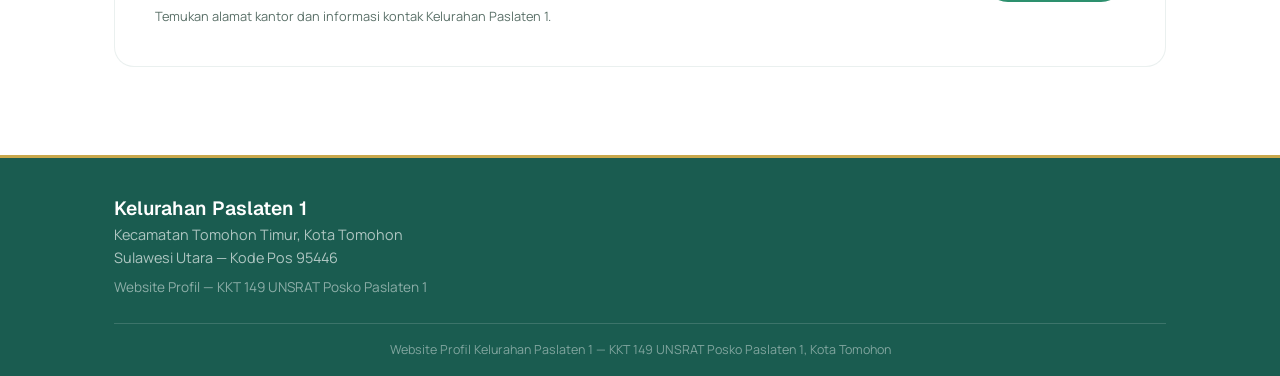
==== commit 3488ee9a: "edit kotak judul + navbar" ====
--- a/index.html
+++ b/index.html
@@ -1,4 +1,4 @@
-﻿<!doctype html>
+<!doctype html>
 <html lang="id">
 
 <head>
@@ -29,16 +29,6 @@
   <header id="site-header">
     <nav id="navbar" aria-label="Navigasi utama">
       <div class="navbar-inner navbar-inner--hero">
-        <!-- ===================================================
-             WORDMARK KHUSUS HERO
-             =================================================== -->
-
-        <a href="index.html" class="hero-navbar-wordmark" aria-label="Paslaten 1, Tomohon Timur">
-          <strong> PASLATEN 1 </strong>
-
-          <span> Tomohon Timur </span>
-        </a>
-
         <!-- ===================================================
              BRAND NORMAL
              Muncul ketika navbar menjadi solid
@@ -93,16 +83,13 @@
           </li>
         </ul>
 
-        <!-- ===================================================
-             HAMBURGER
-             =================================================== -->
-
-        <button class="nav-hamburger glass" id="nav-hamburger" type="button" aria-label="Buka menu" aria-expanded="false"
-          aria-controls="drawer-menu">
+        <button class="nav-hamburger glass" id="nav-hamburger" type="button" aria-label="Buka menu"
+          aria-expanded="false" aria-controls="drawer-menu">
           <span></span>
           <span></span>
           <span></span>
         </button>
+
       </div>
     </nav>
   </header>
@@ -289,6 +276,18 @@
          ======================================================= -->
 
     <section id="hero" class="hero-editorial" aria-label="Kelurahan Paslaten 1">
+      <a href="index.html" class="hero-navbar-wordmark" aria-label="Paslaten 1, Tomohon Timur">
+        <strong> PASLATEN 1 </strong>
+        <span> Tomohon Timur </span>
+      </a>
+
+      <button class="nav-hamburger glass hero-scroll-hamburger" id="hero-nav-hamburger" type="button"
+        aria-label="Buka menu" aria-expanded="false" aria-controls="drawer-menu">
+        <span></span>
+        <span></span>
+        <span></span>
+      </button>
+
       <!-- =====================================================
            SATU GAMBAR PANORAMA
 
@@ -954,4 +953,4 @@
   <script src="js/main.js"></script>
 </body>
 
-</html>+</html>
--- a/css/style.css
+++ b/css/style.css
@@ -3,7 +3,7 @@
 /* =====================================================
    style.css
    Website Profil Kelurahan Paslaten Satu
-   KKT 149 UNSRAT â€“ Posko Paslaten 1, Kota Tomohon
+   KKT 149 UNSRAT – Posko Paslaten 1, Kota Tomohon
    ===================================================== */
 
 /* =====================================================
@@ -40,17 +40,17 @@
 }
 
 /* =====================================================
-   DESIGN TOKENS â€” PalÃ©t Final
-   4 warna referensi dari palÃ©t resmi website
+   DESIGN TOKENS — Palét Final
+   4 warna referensi dari palét resmi website
    ===================================================== */
 
 :root {
     /*
-     * PALÃ‰T UTAMA (dari atas ke bawah gambar referensi)
-     * 1. Darkest  â€” navy teal pekat:   #0d1f2a
-     * 2. Dark     â€” teal hijau:         #1a5c50
-     * 3. Medium   â€” hijau sedang:       #2d906e
-     * 4. Light    â€” sage hijau muda:    #8ec1a2
+     * PALET UTAMA (dari atas ke bawah gambar referensi)
+     * 1. Darkest  — navy teal pekat:   #0d1f2a
+     * 2. Dark     — teal hijau:         #1a5c50
+     * 3. Medium   — hijau sedang:       #2d906e
+     * 4. Light    — sage hijau muda:    #8ec1a2
      */
     --color-darkest: #0d1f2a;
     /* navbar, footer, hero bg */
@@ -67,7 +67,7 @@
     --color-sage: #8ec1a2;
     /* elemen dekoratif, badge */
 
-    /* Emas / aksen â€” dipertahankan */
+    /* Emas / aksen — dipertahankan */
     --color-gold: #c9a84c;
     --color-gold-light: #f0d080;
 
@@ -110,7 +110,7 @@
     font-weight: 400;
     color: var(--color-dark);
     /*
-     * Background pola batik halus â€” berlaku di seluruh halaman.
+     * Background pola batik halus — berlaku di seluruh halaman.
      * Path relatif terhadap css/style.css.
      * Section hijau/gelap akan menutupi pola ini dengan background-color solid mereka.
      */
@@ -340,7 +340,7 @@
    Transparan di atas hero, solid hijau setelah scroll
    ===================================================== */
 
-/* Header di beranda (index.html) â€” fixed di atas hero */
+/* Header di beranda (index.html) — fixed di atas hero */
 #site-header {
     position: fixed;
     top: 0;
@@ -349,7 +349,7 @@
     z-index: 200;
 }
 
-/* Header di halaman dalam (pages/) â€” sticky biasa */
+/* Header di halaman dalam (pages/) — sticky biasa */
 header:not(#site-header) {
     position: sticky;
     top: 0;
@@ -368,7 +368,7 @@
     transition: background-color 0.35s ease, box-shadow 0.35s ease;
 }
 
-/* Kondisi setelah scroll â€” class ditambahkan oleh JS */
+/* Kondisi setelah scroll — class ditambahkan oleh JS */
 /* Juga aktif secara instan di halaman selain beranda */
 #navbar.scrolled {
     background-color: var(--color-green-dark);
@@ -397,7 +397,7 @@
     display: flex;
 }
 
-/* Teks brand di beranda â€” tersembunyi saat transparan, muncul saat solid */
+/* Teks brand di beranda — tersembunyi saat transparan, muncul saat solid */
 /* Modifier khusus: .nav-brand-text--hero */
 .nav-brand-text--hero {
     opacity: 0;
@@ -412,7 +412,7 @@
     pointer-events: none;
 }
 
-/* Saat navbar sudah scrolled (solid) â€” teks muncul */
+/* Saat navbar sudah scrolled (solid) — teks muncul */
 #navbar.scrolled .nav-brand-text--hero {
     opacity: 1;
     max-width: 180px;
@@ -431,7 +431,7 @@
     text-decoration: none;
 }
 
-/* Logo placeholder â€” ganti dengan <img> setelah logo tersedia */
+/* Logo placeholder — ganti dengan <img> setelah logo tersedia */
 .nav-logo-placeholder {
     width: 36px;
     height: 36px;
@@ -471,7 +471,7 @@
     font-size: 1.1rem;
     font-weight: 700;
     color: var(--color-white);
-    /* putih â€” kontras terhadap hijau tua */
+    /* putih — kontras terhadap hijau tua */
     letter-spacing: 0.08em;
     text-transform: uppercase;
 }
@@ -486,7 +486,7 @@
     text-transform: uppercase;
 }
 
-/* Logo asli â€” gambar logo Kota Tomohon */
+/* Logo asli — gambar logo Kota Tomohon */
 .nav-logo-img {
     width: 44px;
     height: 44px;
@@ -564,7 +564,7 @@
 }
 
 /* =====================================================
-   HERO â€” FULL SCREEN SLIDESHOW
+   HERO — FULL SCREEN SLIDESHOW
    ===================================================== */
 
 /* Animasi fade-in untuk teks hero */
@@ -660,10 +660,10 @@
 }
 
 /* =============================================================
-   HERO TYPOGRAPHY â€” Hierarki 5 level, mobile-first
+   HERO TYPOGRAPHY — Hierarki 5 level, mobile-first
    ============================================================= */
 
-/* Scrim radial halus di belakang teks â€” bukan box/oval */
+/* Scrim radial halus di belakang teks — bukan box/oval */
 .hero-text-scrim {
     position: absolute;
     inset: 0;
@@ -677,7 +677,7 @@
     pointer-events: none;
 }
 
-/* HERO CENTER â€” text group sedikit naik dari center */
+/* HERO CENTER — text group sedikit naik dari center */
 .hero-content--center {
     display: flex;
     align-items: center;
@@ -709,7 +709,7 @@
     z-index: 2;
 }
 
-/* 1. EYEBROW â€” SELAMAT DATANG DI */
+/* 1. EYEBROW — SELAMAT DATANG DI */
 .hero-eyebrow {
     font-family: var(--font-body);
     font-size: clamp(9px, 2.4vw, 11px);
@@ -722,7 +722,7 @@
     animation: heroFadeUp 0.7s 0.05s ease both;
 }
 
-/* 2 & 3. HEADING GROUP â€” Kelurahan + Paslaten 1 */
+/* 2 & 3. HEADING GROUP — Kelurahan + Paslaten 1 */
 .hero-heading-group {
     display: flex;
     flex-direction: column;
@@ -732,7 +732,7 @@
     animation: heroFadeUp 0.8s 0.15s ease both;
 }
 
-/* 2. "Kelurahan" â€” pendahulu, lebih kecil */
+/* 2. "Kelurahan" — pendahulu, lebih kecil */
 .hero-sub {
     display: block;
     font-family: var(--font-heading);
@@ -744,7 +744,7 @@
     text-shadow: 0 2px 8px rgba(0, 0, 0, 0.28);
 }
 
-/* 3. "Paslaten 1" â€” DOMINAN, fokus utama visual */
+/* 3. "Paslaten 1" — DOMINAN, fokus utama visual */
 .hero-main {
     display: block;
     font-family: var(--font-heading);
@@ -756,7 +756,7 @@
     text-shadow: 0 2px 8px rgba(0, 0, 0, 0.28);
 }
 
-/* 4. "Tomohon Timur" â€” secondary location */
+/* 4. "Tomohon Timur" — secondary location */
 .hero-secondary {
     font-family: var(--font-body);
     font-size: clamp(15px, 4vw, 18px);
@@ -768,7 +768,7 @@
     animation: heroFadeUp 0.8s 0.25s ease both;
 }
 
-/* 5. "Kota Tomohon Â· Sulawesi Utara" */
+/* 5. "Kota Tomohon · Sulawesi Utara" */
 .hero-location-small {
     font-family: var(--font-body);
     font-size: clamp(10px, 2.6vw, 12px);
@@ -780,7 +780,7 @@
     animation: heroFadeUp 0.8s 0.32s ease both;
 }
 
-/* Legacy â€” pertahankan untuk kompatibilitas desktop/page lain */
+/* Legacy — pertahankan untuk kompatibilitas desktop/page lain */
 .hero-title {
     font-family: var(--font-heading);
     font-size: 4rem;
@@ -793,7 +793,7 @@
     animation: heroFadeUp 0.9s 0.2s ease both;
 }
 
-/* Tombol Kenali Paslaten 1 â€” glassmorphism, menyatu dengan hero */
+/* Tombol Kenali Paslaten 1 — glassmorphism, menyatu dengan hero */
 .btn-hero-jelajahi {
     display: inline-flex;
     align-items: center;
@@ -958,7 +958,7 @@
 #statistik {
     padding: var(--space-lg) 0;
     background-color: var(--color-darkest);
-    /* warna 1 â€” paling gelap */
+    /* warna 1 — paling gelap */
     border-top: 3px solid var(--color-gold);
     border-bottom: 3px solid var(--color-gold);
 }
@@ -1233,7 +1233,7 @@
    ===================================================== */
 
 .page-header {
-    /* Background dihilangkan â€” pola batik body terlihat */
+    /* Background dihilangkan — pola batik body terlihat */
     background-color: transparent;
     padding: var(--space-lg) 0 var(--space-md) 0;
     border-bottom: 3px solid var(--color-gold);
@@ -1242,13 +1242,13 @@
 
 .page-header h1 {
     color: var(--color-darkest);
-    /* gelap â€” terbaca di atas pola batik putih */
+    /* gelap — terbaca di atas pola batik putih */
     margin-bottom: 0.25rem;
 }
 
 .page-header p {
     color: var(--color-mid-gray);
-    /* abu hijau â€” terbaca di pola batik */
+    /* abu hijau — terbaca di pola batik */
     margin: 0;
 }
 
@@ -1729,7 +1729,7 @@
 }
 
 /* =====================================================
-   INFO LIST (halaman Tentang â€” identitas wilayah)
+   INFO LIST (halaman Tentang — identitas wilayah)
    ===================================================== */
 
 .info-list {
@@ -1927,7 +1927,7 @@
 
 footer {
     background-color: var(--color-green-dark);
-    /* hijau teal â€” sama dengan navbar */
+    /* hijau teal — sama dengan navbar */
     color: rgba(255, 255, 255, 0.85);
     padding: var(--space-lg) 0 var(--space-sm) 0;
     border-top: 3px solid var(--color-gold);
@@ -2009,7 +2009,7 @@
         font-size: 1.35rem;
     }
 
-    /* Hero title â€” tablet */
+    /* Hero title — tablet */
     .hero-title {
         font-size: 2.8rem;
     }
@@ -2045,12 +2045,12 @@
 
 }
 
-/* Mobile: max-width 640px â€” hamburger menu aktif */
+/* Mobile: max-width 640px — hamburger menu aktif */
 @media (max-width: 640px) {
 
-    /* Background batik portrait â€” khusus mobile
+    /* Background batik portrait — khusus mobile
        Tampil ukuran asli (auto) lalu tile/repeat mengisi background
-       JANGAN pakai cover â€” itu yang bikin terlalu zoom */
+       JANGAN pakai cover — itu yang bikin terlalu zoom */
     body {
         background-image: url('../assets/images/hero/bg putih pt.png');
         background-size: 120%;
@@ -2137,10 +2137,10 @@
         border-bottom: none;
     }
 
-    /* Hero typography mobile â€” dihandle oleh clamp() */
+    /* Hero typography mobile — dihandle oleh clamp() */
     /* Tidak diperlukan override terpisah */
 
-    /* Caption â€” lebih pendek di mobile */
+    /* Caption — lebih pendek di mobile */
     .hero-caption {
         max-width: 200px;
         font-size: 0.72rem;
@@ -2190,7 +2190,7 @@
     display: flex;
     flex-direction: column;
     overflow: hidden;
-    /* Hidden by default â€” dipicu oleh JS saat tombol diklik */
+    /* Hidden by default — dipicu oleh JS saat tombol diklik */
     opacity: 0;
     pointer-events: none;
     /* Transisi: fade masuk + ganti warna slide halus */
@@ -2202,8 +2202,8 @@
     pointer-events: all;
 }
 
-/* Warna per slide â€” ditoggle oleh JS via obGoTo() */
-/* Slide 0 (1) â€” navy teal dengan sentuhan emas */
+/* Warna per slide — ditoggle oleh JS via obGoTo() */
+/* Slide 0 (1) — navy teal dengan sentuhan emas */
 .ob-overlay.ob-at-0 {
     --ob-scene-background: #0d2235;
     background-color: var(--ob-scene-background);
@@ -2214,7 +2214,7 @@
     );
 }
 
-/* Slide 1 (2) â€” hijau hutan tua */
+/* Slide 1 (2) — hijau hutan tua */
 .ob-overlay.ob-at-1 {
     --ob-scene-background: #0a2218;
     background-color: var(--ob-scene-background);
@@ -2225,7 +2225,7 @@
     );
 }
 
-/* Slide 2 (3) â€” plum/ungu malam, jelas berbeda dari dua slide lain */
+/* Slide 2 (3) — plum/ungu malam, jelas berbeda dari dua slide lain */
 .ob-overlay.ob-at-2 {
     --ob-scene-background: #1a0f2e;
     background-color: var(--ob-scene-background);
@@ -2292,7 +2292,7 @@
     display: flex;
     flex-direction: column;
     overflow: hidden;
-    /* Slide sendiri transparan â€” warna dari .ob-overlay */
+    /* Slide sendiri transparan — warna dari .ob-overlay */
     background-color: transparent;
 }
 
@@ -2303,7 +2303,7 @@
     align-items: flex-end;
     justify-content: center;
     position: relative;
-    /* JANGAN pakai overflow:hidden â€” akan memotong gambar */
+    /* JANGAN pakai overflow:hidden — akan memotong gambar */
     overflow: visible;
     padding: 0.5rem 1rem 0;
 }
@@ -2315,7 +2315,7 @@
     display: block;
 }
 
-/* Gradient fade bawah â€” hanya dekorasi, tidak memotong gambar */
+/* Gradient fade bawah — hanya dekorasi, tidak memotong gambar */
 .ob-visual::after {
     content: '';
     position: absolute;
@@ -2329,7 +2329,7 @@
 }
 
 /* ============================================================
-   IMAGE STAGE â€” container gambar slide 1 & 2
+   IMAGE STAGE — container gambar slide 1 & 2
    Pendekatan: gambar utama adalah elemen flow biasa (bukan absolute)
    Gambar pendukung: absolute relatif ke .ob-img-stage
    ============================================================ */
@@ -2344,7 +2344,7 @@
     justify-content: center;
 }
 
-/* Gambar utama â€” flow normal, besar, terpusat */
+/* Gambar utama — flow normal, besar, terpusat */
 .ob-img-primary {
     display: block;
     width: clamp(200px, 80%, 320px);
@@ -2356,7 +2356,7 @@
     z-index: 2;
 }
 
-/* Gambar pendukung â€” absolute dalam .ob-img-stage */
+/* Gambar pendukung — absolute dalam .ob-img-stage */
 .ob-img-secondary {
     position: absolute;
     bottom: 0;
@@ -2380,7 +2380,7 @@
     right: 0;
 }
 
-/* Glow dekoratif â€” di belakang stage */
+/* Glow dekoratif — di belakang stage */
 .ob-glow {
     position: absolute;
     top: 30%;
@@ -2605,7 +2605,7 @@
 }
 
 /* =================================================================
-   DRAWER MENU â€” slide dari kanan, 55% lebar layar
+   DRAWER MENU — slide dari kanan, 55% lebar layar
    ================================================================= */
 
 /* --- Backdrop gelap semi-transparan --- */
@@ -2632,7 +2632,7 @@
     top: 0;
     right: 0;
     height: 100%;
-    width: 62%;          /* ~55â€“62% layar mobile */
+    width: 62%;          /* ~55–62% layar mobile */
     max-width: 300px;
     z-index: 8100;
     /* Background: gambar batik hijau langsung */
@@ -2707,7 +2707,7 @@
     color: rgba(255, 255, 255, 0.45);
 }
 
-/* Tombol tutup (Ã—) */
+/* Tombol tutup (×) */
 .drawer-close {
     background: transparent;
     border: 0;
@@ -2848,21 +2848,8 @@
     min-height: 360px;
     overflow: hidden;
     background:
-        radial-gradient(circle at 78% 42%, rgba(142, 193, 162, 0.10), transparent 31%),
         linear-gradient(135deg, #15584d 0%, var(--color-green-dark) 48%, #12483f 100%);
     color: var(--color-white);
-}
-
-.stats-hero::after {
-    content: "";
-    position: absolute;
-    right: -90px;
-    bottom: -170px;
-    width: 410px;
-    height: 410px;
-    border: 1px solid rgba(240, 208, 128, 0.13);
-    border-radius: 50%;
-    pointer-events: none;
 }
 
 .stats-hero-inner {
@@ -2924,84 +2911,6 @@
     color: rgba(255, 255, 255, 0.68);
     font-size: 0.9rem;
     line-height: 1.7;
-}
-
-.stats-hero-visual {
-    position: relative;
-    min-height: 300px;
-    align-self: stretch;
-}
-
-.stats-hero-orbit {
-    position: absolute;
-    border-radius: 50%;
-}
-
-.stats-hero-orbit--outer {
-    right: 1.5rem;
-    top: 50%;
-    width: 250px;
-    height: 250px;
-    transform: translateY(-48%);
-    border: 1px solid rgba(240, 208, 128, 0.24);
-}
-
-.stats-hero-orbit--inner {
-    right: 4.65rem;
-    top: 50%;
-    width: 150px;
-    height: 150px;
-    transform: translateY(-48%);
-    background: rgba(201, 168, 76, 0.10);
-    border: 1px solid rgba(240, 208, 128, 0.20);
-}
-
-.stats-hero-number {
-    position: absolute;
-    right: 4.5rem;
-    top: 50%;
-    z-index: 2;
-    display: flex;
-    flex-direction: column;
-    transform: translateY(-58%);
-}
-
-.stats-hero-number span {
-    color: var(--color-white);
-    font-family: var(--font-heading);
-    font-size: clamp(2.6rem, 5vw, 4rem);
-    font-weight: 700;
-    line-height: 0.95;
-    letter-spacing: -0.05em;
-}
-
-.stats-hero-number small {
-    margin-top: 0.45rem;
-    color: var(--color-gold-light);
-    font-family: var(--font-body);
-    font-size: 0.75rem;
-    font-weight: 600;
-    letter-spacing: 0.14em;
-    text-transform: uppercase;
-}
-
-.stats-hero-bars {
-    position: absolute;
-    right: 0;
-    bottom: 2rem;
-    display: flex;
-    align-items: flex-end;
-    gap: 7px;
-    width: 105px;
-    height: 72px;
-}
-
-.stats-hero-bars i {
-    flex: 1;
-    height: var(--h);
-    min-height: 10px;
-    border-radius: 5px 5px 2px 2px;
-    background: linear-gradient(to top, rgba(201, 168, 76, 0.4), var(--color-gold-light));
 }
 
 .stats-overview,
@@ -3705,44 +3614,6 @@
         display: none;
     }
 
-    .stats-hero-visual {
-        position: absolute;
-        right: 0;
-        bottom: 0;
-        width: 48%;
-        height: 100%;
-        min-height: 0;
-    }
-
-    .stats-hero-orbit--outer {
-        right: -34px;
-        width: 190px;
-        height: 190px;
-    }
-
-    .stats-hero-orbit--inner {
-        right: 5px;
-        width: 112px;
-        height: 112px;
-    }
-
-    .stats-hero-number {
-        right: 13px;
-        top: 50%;
-    }
-
-    .stats-hero-number span {
-        font-size: 2.4rem;
-    }
-
-    .stats-hero-bars {
-        right: 2px;
-        bottom: 22px;
-        width: 78px;
-        height: 52px;
-        opacity: 0.8;
-    }
-
     .stats-overview,
     .stats-section,
     .stats-note-section {
@@ -3846,14 +3717,6 @@
 
     .stats-hero-subtitle {
         font-size: 0.92rem;
-    }
-
-    .stats-hero-number {
-        right: 3px;
-    }
-
-    .stats-hero-number span {
-        font-size: 2rem;
     }
 
     .stats-overview-grid,
@@ -3956,42 +3819,79 @@
 }
 .editorial-hero-art { position: relative; align-self: stretch; min-width: 0; }
 
-.about-modern-tower,
-.history-modern-book {
-    position: absolute;
-    right: -2.5rem;
-    bottom: 0;
-    width: min(110%, 470px);
-    height: 100%;
-    max-width: none;
-    object-fit: contain;
-    object-position: right bottom;
-}
-.history-modern-book { width: min(100%, 430px); right: -1rem; }
-
 .editorial-jump {
     position: sticky;
-    top: var(--navbar-height);
-    z-index: 80;
-    padding: .7rem 0;
+    top: 74px;
+    z-index: 150;
+    padding: .25rem 0;
     border-bottom: 1px solid rgba(26,92,80,.08);
-    background: rgba(245,248,246,.92);
-    backdrop-filter: blur(12px);
-    -webkit-backdrop-filter: blur(12px);
-}
-.editorial-jump-inner { display: flex; gap: 8px; overflow-x: auto; scrollbar-width: none; }
+    background: rgba(245,248,246,.94);
+    box-shadow: none;
+    backdrop-filter: blur(14px);
+    -webkit-backdrop-filter: blur(14px);
+}
+.editorial-jump-inner {
+    display: flex;
+    gap: 18px;
+    overflow-x: auto;
+    scrollbar-width: none;
+    scroll-snap-type: x proximity;
+}
 .editorial-jump-inner::-webkit-scrollbar { display: none; }
 .editorial-jump a {
+    position: relative;
     flex: 0 0 auto;
-    padding: .5rem .85rem;
-    border: 1px solid rgba(26,92,80,.12);
-    border-radius: 999px;
-    background: var(--color-white);
+    padding: .45rem .3rem;
+    border: 0;
+    border-radius: 0;
+    background: transparent;
     color: var(--color-green-dark);
     font-size: .72rem;
     font-weight: 600;
     white-space: nowrap;
-}
+    scroll-snap-align: start;
+    transition: color .2s ease, opacity .2s ease;
+}
+.editorial-jump a:hover,
+.editorial-jump a:focus-visible {
+    background: transparent;
+    color: var(--color-green);
+}
+.editorial-jump a.is-active {
+    background: transparent;
+    color: var(--color-green-dark);
+}
+.editorial-jump a.is-active::after {
+    content: "";
+    position: absolute;
+    right: .3rem;
+    bottom: -.28rem;
+    left: .3rem;
+    height: 2px;
+    border-radius: 2px;
+    background: var(--color-gold);
+}
+.modern-inner-page .editorial-jump {
+    top: 74px;
+    border-bottom-color: rgba(26,92,80,.08);
+    background: rgba(245,248,246,.94);
+    box-shadow: none;
+}
+.modern-inner-page .editorial-jump a {
+    border: 0;
+    background: transparent;
+    color: var(--color-green-dark);
+}
+.modern-inner-page .editorial-jump a:hover,
+.modern-inner-page .editorial-jump a:focus-visible {
+    background: transparent;
+    color: var(--color-green);
+}
+.modern-inner-page .editorial-jump a.is-active {
+    background: transparent;
+    color: var(--color-green-dark);
+}
+.about-page section[id] { scroll-margin-top: 132px; }
 
 .editorial-section { padding: clamp(2.2rem, 5vw, 4.25rem) 0; }
 .editorial-section--soft {
@@ -4081,12 +3981,6 @@
 
 /* GALLERY */
 .gallery-modern-hero { min-height: 330px; }
-.gallery-hero-visual { position: relative; min-height: 280px; align-self: stretch; }
-.gallery-hero-frame { position: absolute; display:block; border-radius: 14px; border: 1px solid rgba(240,208,128,.28); background: rgba(255,255,255,.045); box-shadow: 0 18px 50px rgba(0,0,0,.08); }
-.gallery-hero-frame--one { width: 170px; height: 210px; right: 3.5rem; bottom: -24px; transform: rotate(7deg); }
-.gallery-hero-frame--two { width: 130px; height: 160px; right: 11rem; bottom: 28px; transform: rotate(-8deg); }
-.gallery-hero-frame--three { width: 105px; height: 125px; right: 0; bottom: 48px; transform: rotate(13deg); }
-.gallery-hero-dot { position:absolute; right: 8rem; top: 42px; width: 90px; height:90px; border-radius:50%; background: rgba(201,168,76,.13); }
 .gallery-heading-row { display:flex; justify-content:space-between; align-items:flex-end; gap:1rem; max-width:none; }
 .gallery-status-badge { padding:.42rem .7rem; border-radius:999px; border:1px solid rgba(26,92,80,.12); background:white; color:var(--color-mid-gray); font-size:.65rem; font-weight:600; white-space:nowrap; }
 .gallery-intro { max-width:650px; margin:-.6rem 0 1.7rem; color:var(--color-mid-gray); font-size:.88rem; line-height:1.7; }
@@ -4140,8 +4034,6 @@
     .editorial-hero h1 { font-size:clamp(2.5rem,13vw,3.3rem); }
     .editorial-hero-subtitle { font-size:.98rem; }
     .editorial-hero-art { position:absolute; right:0; bottom:0; width:48%; height:100%; }
-    .about-modern-tower { right:-1.8rem; width:min(58vw,290px); }
-    .history-modern-book { right:-1rem; width:min(55vw,270px); }
     .editorial-section { padding:2rem 0; }
     .about-story-grid,
     .history-intro-grid,
@@ -4162,11 +4054,6 @@
     .history-modern-item { grid-template-columns:42px minmax(0,1fr); gap:10px; }
     .history-modern-timeline::before { left:20px; }
     .history-modern-marker { width:42px; height:42px; }
-    .gallery-hero-visual { position:absolute; right:0; bottom:0; width:50%; height:100%; min-height:0; }
-    .gallery-hero-frame--one { width:115px; height:150px; right:12px; bottom:-18px; }
-    .gallery-hero-frame--two { width:90px; height:115px; right:82px; bottom:25px; }
-    .gallery-hero-frame--three { width:68px; height:88px; right:-10px; bottom:55px; }
-    .gallery-hero-dot { width:70px; height:70px; right:58px; top:46px; }
     .gallery-heading-row { align-items:flex-start; }
     .gallery-modern-grid { grid-template-columns:repeat(2,minmax(0,1fr)); gap:9px; }
     .gallery-modern-item--featured { grid-column:span 2; grid-row:auto; }
@@ -4186,8 +4073,6 @@
     .editorial-hero-copy { width:72%; }
     .editorial-eyebrow { font-size:.6rem; letter-spacing:.16em; }
     .editorial-hero h1 { font-size:2.4rem; }
-    .about-modern-tower { width:54vw; }
-    .history-modern-book { width:52vw; }
     .about-info-grid,
     .about-government-grid,
     .contact-modern-grid { grid-template-columns:1fr 1fr; }
@@ -7016,3 +6901,174 @@
     transition: none;
   }
 }
+
+/* Shared navbar and title treatment for every inner page */
+#site-header {
+    padding: .8rem 1rem 0;
+    pointer-events: none;
+}
+
+:is(.modern-inner-page, .stats-page) header:not(#site-header) {
+    margin-bottom: -73px;
+    padding: .8rem 1rem 0;
+    background: transparent;
+    box-shadow: none;
+}
+
+:is(.modern-inner-page, .stats-page) #navbar,
+#site-header #navbar {
+    min-height: 60px;
+    height: 60px;
+    max-width: var(--container-width);
+    margin: 0 auto;
+    border: 0;
+    border-radius: 999px;
+    background: transparent;
+    box-shadow: none;
+    transition: background-color .35s ease, box-shadow .35s ease, border-color .35s ease;
+    pointer-events: auto;
+}
+
+#site-header #navbar {
+    opacity: 1;
+    visibility: visible;
+    pointer-events: auto;
+}
+
+#site-header #navbar:not(.scrolled) {
+    pointer-events: none;
+}
+
+#site-header #navbar:not(.scrolled) #nav-hamburger {
+    display: none !important;
+}
+
+#site-header #navbar.scrolled #nav-hamburger {
+    display: flex;
+    pointer-events: auto;
+}
+
+:is(.modern-inner-page, .stats-page) #navbar.scrolled,
+#site-header #navbar.scrolled {
+    border: 1px solid rgba(240,208,128,.48);
+    background: linear-gradient(110deg, #174f46, #1a5c50 58%, #216d5d);
+    box-shadow: 0 10px 28px rgba(13,31,42,.16), inset 0 1px 0 rgba(255,255,255,.12);
+}
+
+:is(.modern-inner-page, .stats-page, #site-header) .navbar-inner { padding: 0 1rem; }
+:is(.modern-inner-page, .stats-page, #site-header) .nav-brand { flex-shrink: 0; }
+:is(.modern-inner-page, .stats-page, #site-header) .nav-brand-link { gap: .7rem; }
+:is(.modern-inner-page, .stats-page, #site-header) .nav-logo-img {
+    width: 40px;
+    height: 40px;
+    padding: 3px;
+    border-radius: 50%;
+    background: rgba(255,255,255,.96);
+    box-shadow: 0 2px 9px rgba(0,0,0,.14);
+}
+:is(.modern-inner-page, .stats-page, #site-header) .nav-brand-title { font-size: .94rem; letter-spacing: .07em; }
+:is(.modern-inner-page, .stats-page, #site-header) .nav-brand-subtitle { margin-top: .12rem; font-size: .61rem; letter-spacing: .13em; }
+:is(.modern-inner-page, .stats-page, #site-header) .nav-hamburger {
+    width: 38px;
+    height: 38px;
+    gap: 4px;
+    border: 0;
+    border-radius: 0;
+    background: transparent;
+    transition: opacity .2s ease, transform .2s ease;
+}
+:is(.modern-inner-page, .stats-page, #site-header) .nav-hamburger span { width: 16px; height: 2px; }
+:is(.modern-inner-page, .stats-page, #site-header) .nav-hamburger:hover { background: transparent; opacity: .78; }
+
+.modern-inner-page .editorial-hero {
+    min-height: 330px;
+    background:
+        linear-gradient(135deg, #174f46 0%, #1a5c50 56%, #10483f 100%);
+}
+.modern-inner-page .editorial-hero::before {
+    inset: auto -5rem -10rem auto;
+    width: 340px;
+    height: 340px;
+    border-color: rgba(240,208,128,.12);
+    box-shadow: 0 0 0 30px rgba(255,255,255,.018), 0 0 0 65px rgba(255,255,255,.014);
+}
+.modern-inner-page .editorial-hero-copy,
+.modern-inner-page .editorial-hero-art,
+.modern-inner-page .contact-hero-visual { transform: translateY(1.1rem); }
+.modern-inner-page .editorial-eyebrow { color: var(--color-gold-light); letter-spacing: .22em; }
+.modern-inner-page .editorial-hero h1 {
+    margin-top: .75rem;
+    font-size: clamp(2.7rem, 7.4vw, 5.2rem);
+    text-shadow: 0 5px 22px rgba(5,35,30,.18);
+}
+.modern-inner-page .editorial-hero-subtitle { margin-top: .75rem; color: rgba(255,255,255,.86); }
+.modern-inner-page .editorial-hero-divider {
+    width: 52px;
+    height: 3px;
+    margin-top: 1.15rem;
+    border-radius: 99px;
+    box-shadow: 0 0 14px rgba(240,208,128,.28);
+}
+
+.stats-page .stats-hero {
+    min-height: 330px;
+    background:
+        linear-gradient(135deg, #174f46 0%, #1a5c50 56%, #10483f 100%);
+}
+.stats-page .stats-hero-inner { min-height: inherit; grid-template-columns: 1fr; }
+.stats-page .stats-hero-copy { transform: translateY(1.1rem); }
+.stats-page .stats-eyebrow { color: var(--color-gold-light); }
+.stats-page .stats-hero h1 { font-size: clamp(2.7rem, 7.4vw, 5.2rem); }
+
+@media (max-width: 640px) {
+    .modern-inner-page .editorial-hero,
+    .modern-inner-page .editorial-hero-inner,
+    .stats-page .stats-hero,
+    .stats-page .stats-hero-inner { min-height: 300px; }
+    .modern-inner-page .editorial-hero h1,
+    .stats-page .stats-hero h1 { font-size: clamp(2.5rem, 13vw, 3.3rem); }
+}
+
+/* Lower title groups without increasing hero height */
+:is(.about-page, .history-page, .gallery-page) .editorial-hero-copy,
+.stats-page .stats-hero-copy { transform: translateY(2.1rem); }
+
+/* KKT hero: clearer title hierarchy and more room from the top edge */
+.kkt-page .editorial-hero-copy { transform: translateY(2rem); }
+.kkt-page .editorial-eyebrow {
+    font-size: .64rem;
+    letter-spacing: .17em;
+}
+.kkt-page .editorial-hero h1 {
+    margin-top: .55rem;
+    font-size: clamp(2.6rem, 6vw, 4.2rem);
+    line-height: .98;
+}
+.kkt-page .editorial-hero-subtitle {
+    max-width: 430px;
+    margin-top: .65rem;
+    font-size: clamp(.9rem, 2vw, 1.05rem);
+    line-height: 1.5;
+}
+
+@media (max-width: 640px) {
+    .kkt-page .editorial-hero-copy { width: 68%; }
+    .kkt-page .editorial-hero h1 { font-size: clamp(2.25rem, 10.5vw, 2.8rem); }
+    .kkt-page .editorial-hero-subtitle { font-size: .88rem; line-height: 1.45; }
+}
+
+
+/* Compact population figure below the Statistik hero subtitle */
+.stats-hero-data-line{display:flex;align-items:baseline;gap:.45rem;margin:16px 0 0;padding-left:10px;border-left:2px solid var(--color-gold);color:rgba(255,255,255,.7);font-size:.78rem;line-height:1.2}
+.stats-hero-data-line strong{color:#fff;font-size:1rem;font-weight:700}
+.stats-hero-data-line span{color:rgba(255,255,255,.7)}
+.stats-page .stats-hero-inner{grid-template-columns:1fr}
+.modern-inner-page .gallery-modern-hero{background:linear-gradient(135deg,#174f46 0%,#1a5c50 56%,#10483f 100%)}
+.modern-inner-page .gallery-modern-hero::before{content:none}
+
+@media (max-width: 640px) {
+    .stats-page .stats-hero-copy {
+        width: calc(100% - 142px);
+        max-width: none;
+    }
+}
--- a/css/home-refinement.css
+++ b/css/home-refinement.css
@@ -126,7 +126,11 @@
    ============================================================ */
 
 .hero-navbar-wordmark {
-  display: none;
+  display: flex;
+  position: absolute;
+  top: 1rem;
+  left: calc(50% - min(550px, 50%) + 1rem);
+  z-index: 5;
 
   flex-direction: column;
   align-items: flex-start;
@@ -138,23 +142,18 @@
   text-decoration: none;
 }
 
-
-#navbar:not(.scrolled) .hero-navbar-wordmark {
-  display: flex !important;
-  opacity: 1 !important;
-  visibility: visible !important;
-}
-
-
 #navbar:not(.scrolled) .nav-brand {
   display: none !important;
 }
 
-
-#navbar.scrolled .hero-navbar-wordmark {
-  display: none !important;
-}
-
+.hero-scroll-hamburger {
+  display: flex;
+  position: absolute;
+  top: calc(.8rem + 11px);
+  right: calc(50% - min(550px, 50%) + 1rem);
+  z-index: 5;
+  pointer-events: auto;
+}
 
 #navbar.scrolled .nav-brand {
   display: flex !important;
@@ -1419,4 +1418,4 @@
   #hero .hero-actions-unified #btn-kenali.hero-primary-action {
     transition: none !important;
   }
-}+}
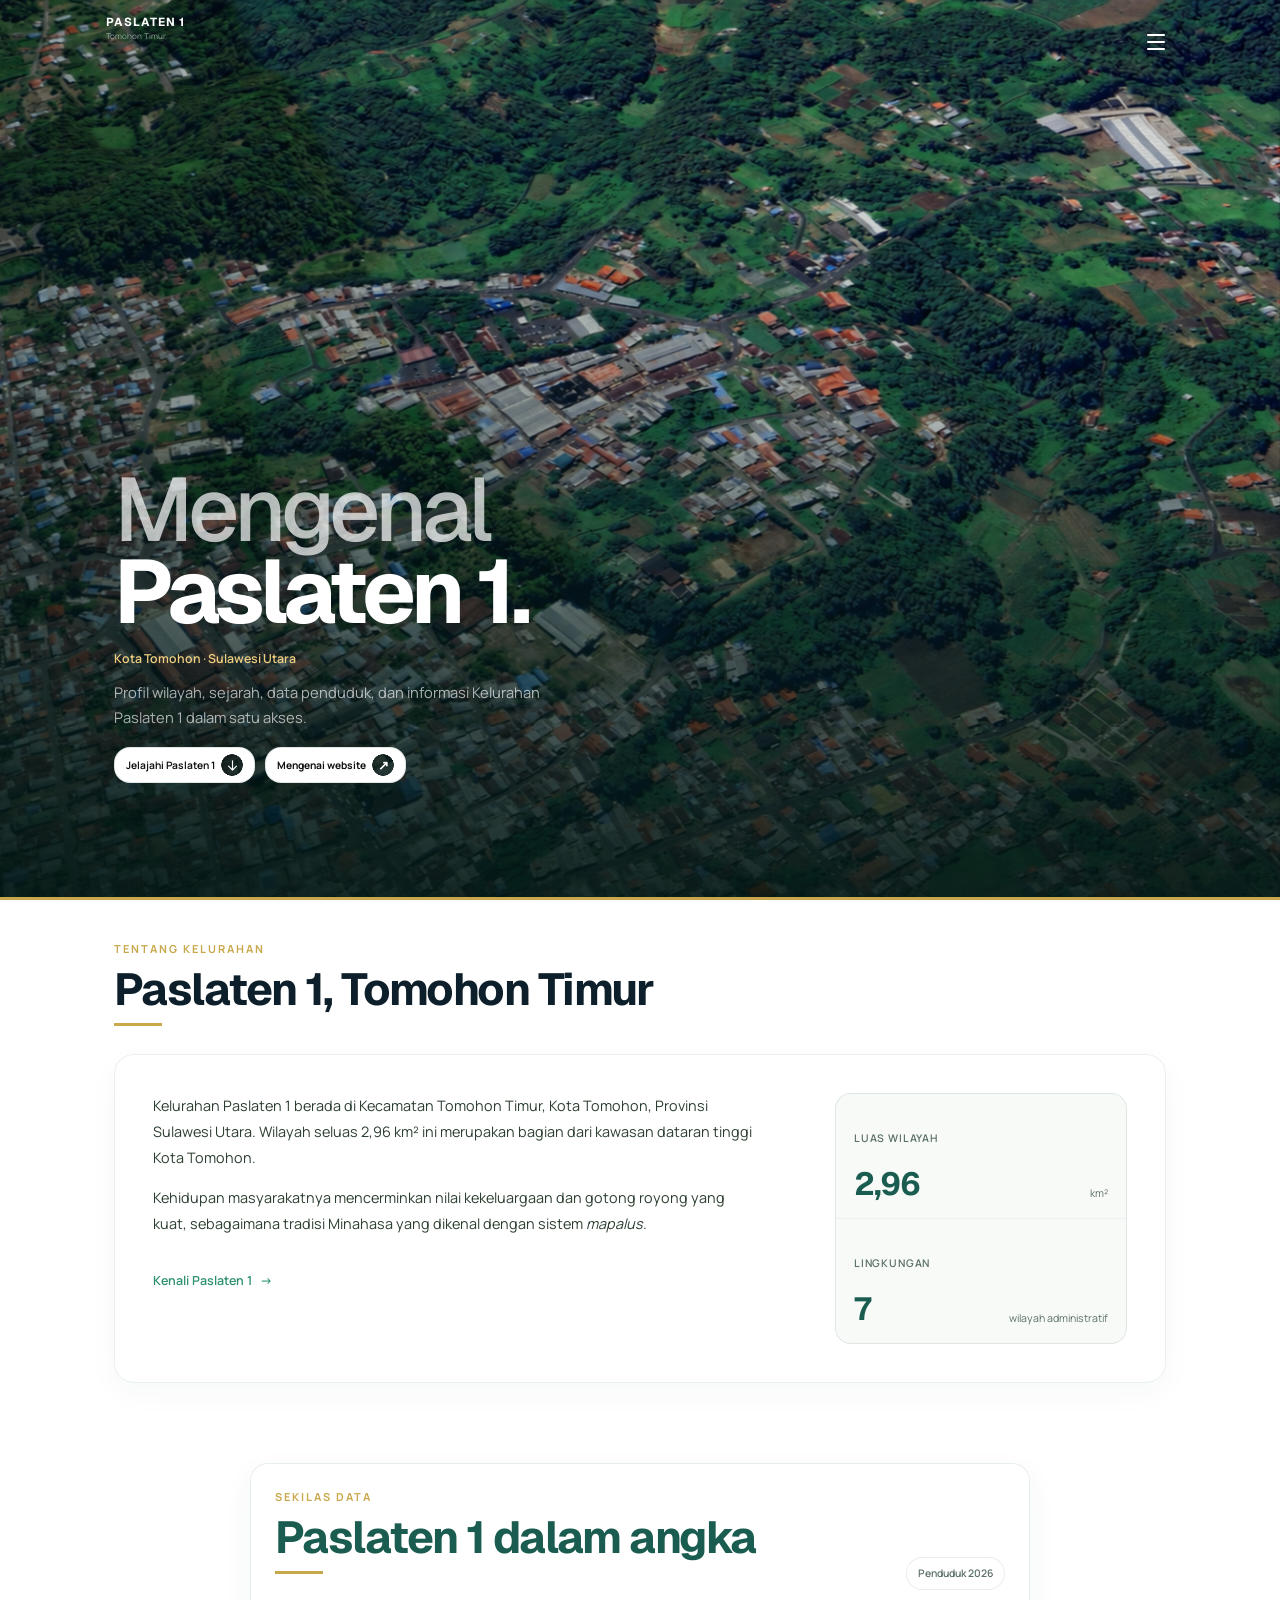
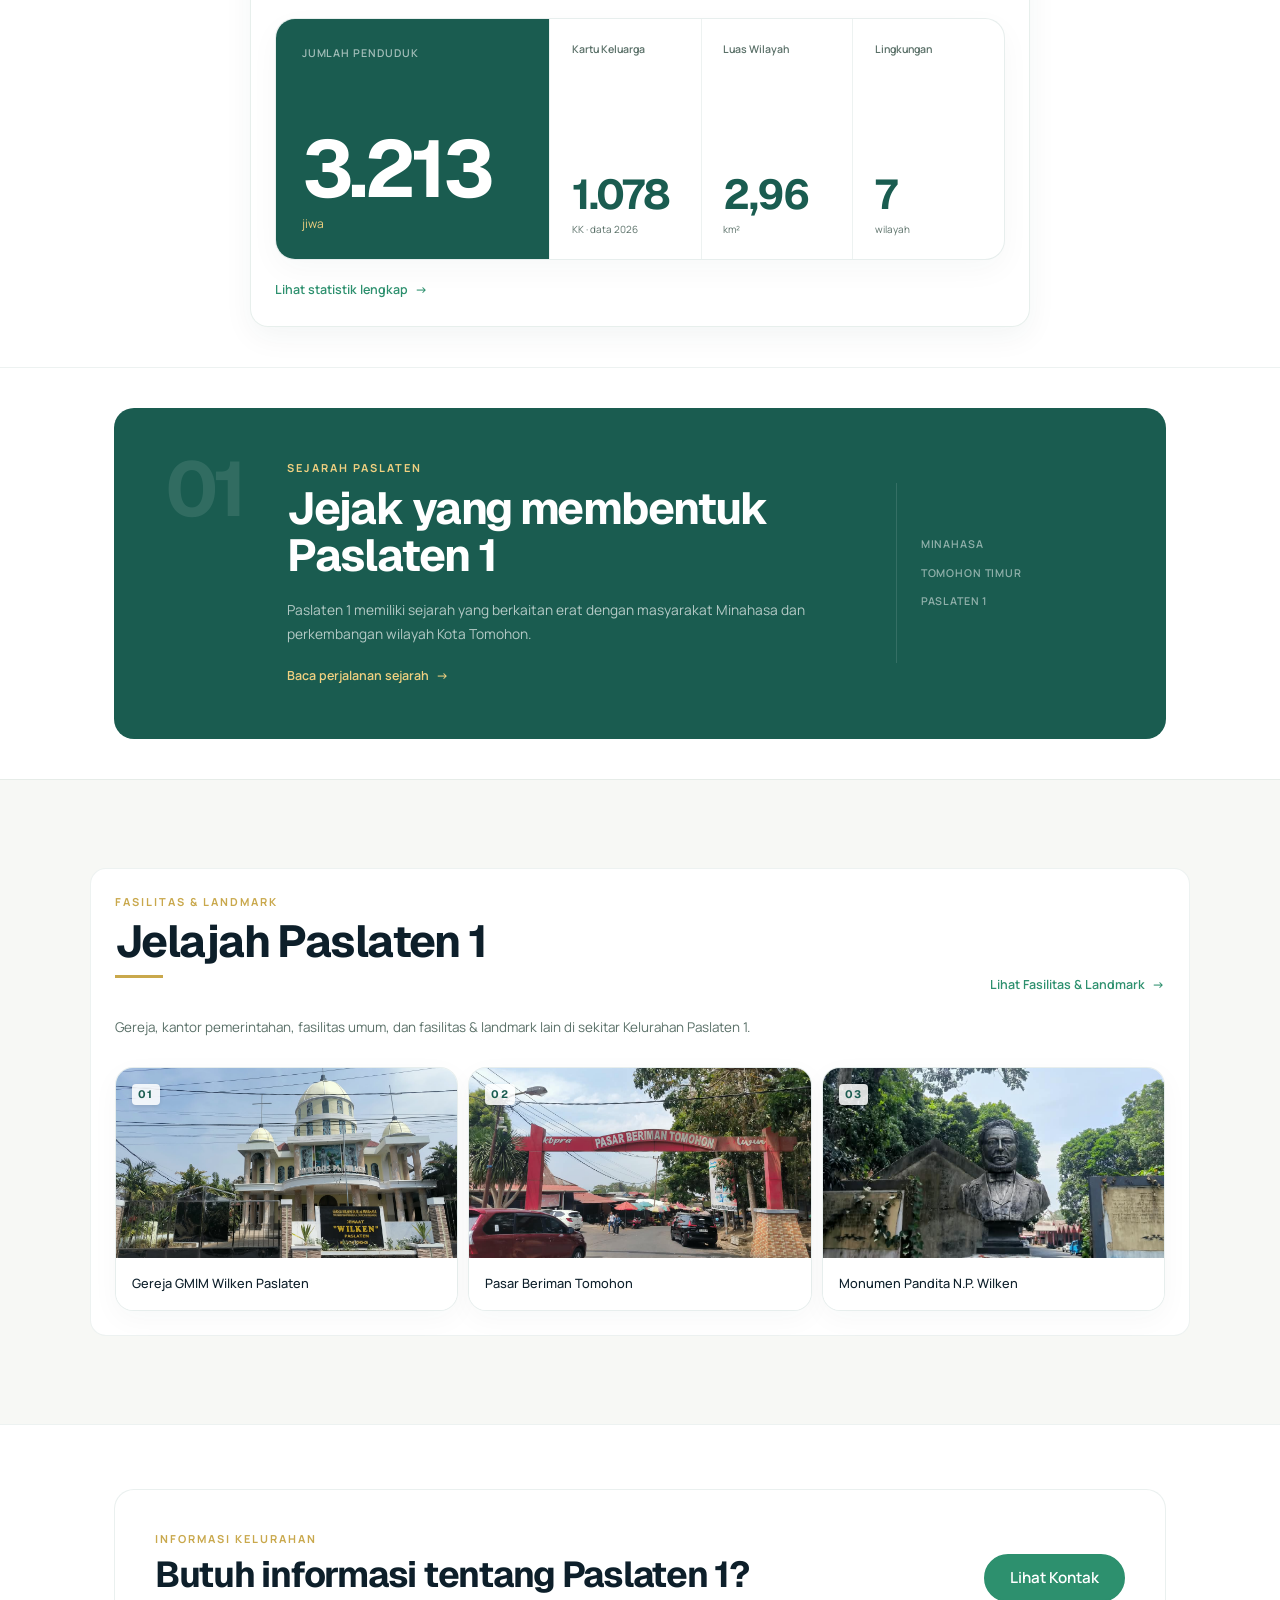
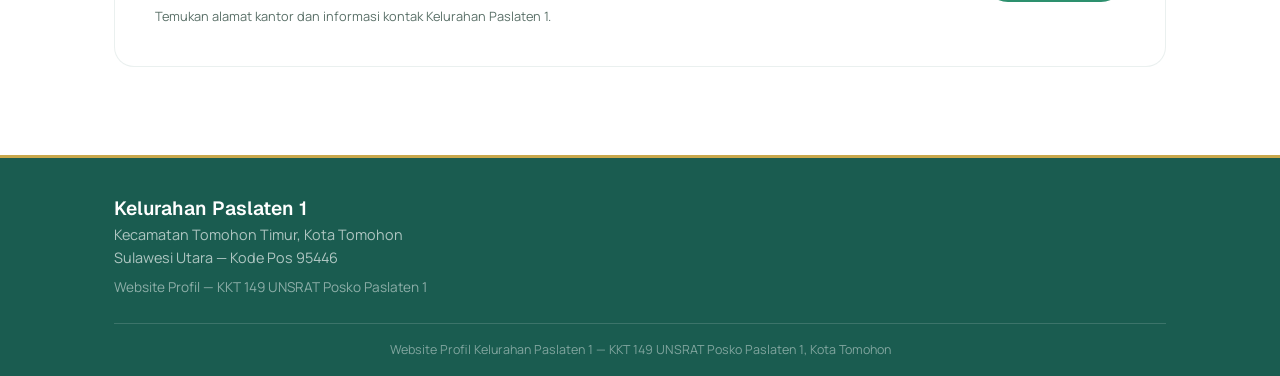
==== commit d292a141: "fix tombol hero" ====
--- a/index.html
+++ b/index.html
@@ -1,294 +1,416 @@
 <!doctype html>
 <html lang="id">
-
-<head>
-  <meta charset="UTF-8" />
-
-  <meta name="viewport" content="width=device-width, initial-scale=1.0" />
-
-  <meta name="description"
-    content="Website profil Kelurahan Paslaten 1, Kecamatan Tomohon Timur, Kota Tomohon, Sulawesi Utara." />
-
-  <title>Paslaten 1 — Kelurahan Paslaten 1, Kota Tomohon</title>
-
-  <!-- CSS UTAMA -->
-  <link rel="stylesheet" href="css/style.css" />
-
-  <!-- LANDING PAGE -->
-  <link rel="stylesheet" href="css/home-refinement.css" />
-
-  <!-- ONBOARDING -->
-  <link rel="stylesheet" href="css/onboarding.css" />
-</head>
-
-<body>
-  <!-- =========================================================
+  <head>
+    <meta charset="UTF-8" />
+
+    <meta name="viewport" content="width=device-width, initial-scale=1.0" />
+
+    <meta
+      name="description"
+      content="Website profil Kelurahan Paslaten 1, Kecamatan Tomohon Timur, Kota Tomohon, Sulawesi Utara."
+    />
+
+    <title>Paslaten 1 — Kelurahan Paslaten 1, Kota Tomohon</title>
+
+    <!-- CSS UTAMA -->
+    <link rel="stylesheet" href="css/style.css" />
+
+    <!-- LANDING PAGE -->
+    <link rel="stylesheet" href="css/home-refinement.css" />
+
+    <!-- ONBOARDING -->
+    <link rel="stylesheet" href="css/onboarding.css" />
+  </head>
+
+  <body>
+    <!-- =========================================================
        NAVBAR
        ========================================================= -->
 
-  <header id="site-header">
-    <nav id="navbar" aria-label="Navigasi utama">
-      <div class="navbar-inner navbar-inner--hero">
-        <!-- ===================================================
+    <header id="site-header">
+      <nav id="navbar" aria-label="Navigasi utama">
+        <div class="navbar-inner navbar-inner--hero">
+          <!-- ===================================================
              BRAND NORMAL
              Muncul ketika navbar menjadi solid
              =================================================== -->
 
-        <div class="nav-brand glass">
-          <a href="index.html" class="nav-brand-link">
-            <img src="assets/images/hero/logo tomohon.png" alt="Logo Kota Tomohon" class="nav-logo-img" />
-
-            <div class="nav-brand-text nav-brand-text--hero">
-              <span class="nav-brand-title"> PASLATEN 1 </span>
-
-              <span class="nav-brand-subtitle"> Tomohon Timur </span>
-            </div>
-          </a>
-        </div>
-
-        <!-- ===================================================
+          <div class="nav-brand glass">
+            <a href="index.html" class="nav-brand-link">
+              <img
+                src="assets/images/hero/logo tomohon.png"
+                alt="Logo Kota Tomohon"
+                class="nav-logo-img"
+              />
+
+              <div class="nav-brand-text nav-brand-text--hero">
+                <span class="nav-brand-title"> PASLATEN 1 </span>
+
+                <span class="nav-brand-subtitle"> Tomohon Timur </span>
+              </div>
+            </a>
+          </div>
+
+          <!-- ===================================================
              DESKTOP NAV
              =================================================== -->
 
-        <ul class="nav-menu" id="nav-menu">
-          <li>
-            <a href="index.html" class="active"> Beranda </a>
+          <ul class="nav-menu" id="nav-menu">
+            <li>
+              <a href="index.html" class="active"> Beranda </a>
+            </li>
+
+            <li>
+              <a href="pages/tentang.html"> Tentang Paslaten </a>
+            </li>
+
+            <li>
+              <a href="pages/sejarah.html"> Sejarah </a>
+            </li>
+
+            <li>
+              <a href="pages/statistik.html"> Statistik </a>
+            </li>
+
+            <li>
+              <a href="pages/galeri.html"> Galeri </a>
+            </li>
+
+            <li>
+              <a href="pages/tempat-penting.html"> Fasilitas & Landmark </a>
+            </li>
+
+            <li>
+              <a href="pages/kontak.html"> Kontak </a>
+            </li>
+            <li>
+              <a href="pages/anggota-kkt.html"> Anggota KKT </a>
+            </li>
+          </ul>
+
+          <button
+            class="nav-hamburger glass"
+            id="nav-hamburger"
+            type="button"
+            aria-label="Buka menu"
+            aria-expanded="false"
+            aria-controls="drawer-menu"
+          >
+            <span></span>
+            <span></span>
+            <span></span>
+          </button>
+        </div>
+      </nav>
+    </header>
+
+    <!-- =========================================================
+       DRAWER BACKDROP
+       ========================================================= -->
+
+    <div class="drawer-backdrop" id="drawer-backdrop" aria-hidden="true"></div>
+
+    <!-- =========================================================
+       DRAWER MENU
+       ========================================================= -->
+
+    <aside
+      class="drawer glass"
+      id="drawer-menu"
+      aria-label="Menu navigasi"
+      aria-hidden="true"
+      role="dialog"
+    >
+      <!-- HEADER -->
+
+      <div class="drawer-header">
+        <div class="drawer-brand">
+          <img
+            src="assets/images/hero/logo tomohon.png"
+            alt="Logo Kota Tomohon"
+            class="drawer-logo"
+          />
+
+          <div class="drawer-brand-text">
+            <span class="drawer-brand-title"> Paslaten 1 </span>
+
+            <span class="drawer-brand-sub"> Kota Tomohon </span>
+          </div>
+        </div>
+
+        <button
+          class="drawer-close"
+          id="drawer-close"
+          type="button"
+          aria-label="Tutup menu"
+        >
+          <svg width="22" height="22" viewBox="0 0 22 22" fill="none">
+            <path
+              d="M5 5l12 12M17 5L5 17"
+              stroke="currentColor"
+              stroke-width="2"
+              stroke-linecap="round"
+            />
+          </svg>
+        </button>
+      </div>
+
+      <!-- MENU -->
+
+      <nav aria-label="Menu halaman">
+        <ul class="drawer-nav">
+          <!-- BERANDA -->
+
+          <li class="drawer-item">
+            <a href="index.html" class="drawer-link active">
+              <span class="drawer-icon">
+                <svg viewBox="0 0 24 24" fill="none">
+                  <path
+                    d="M3 12L12 3l9 9"
+                    stroke="currentColor"
+                    stroke-width="2"
+                    stroke-linecap="round"
+                    stroke-linejoin="round"
+                  />
+
+                  <path
+                    d="M9 21V12h6v9"
+                    stroke="currentColor"
+                    stroke-width="2"
+                    stroke-linecap="round"
+                    stroke-linejoin="round"
+                  />
+                </svg>
+              </span>
+
+              <span class="drawer-link-text"> Beranda </span>
+            </a>
           </li>
 
-          <li>
-            <a href="pages/tentang.html"> Tentang Paslaten </a>
+          <!-- TENTANG -->
+
+          <li class="drawer-item">
+            <a href="pages/tentang.html" class="drawer-link">
+              <span class="drawer-icon">
+                <svg viewBox="0 0 24 24" fill="none">
+                  <circle
+                    cx="12"
+                    cy="8"
+                    r="4"
+                    stroke="currentColor"
+                    stroke-width="2"
+                  />
+
+                  <path
+                    d="M4 20c0-4 3.6-7 8-7s8 3 8 7"
+                    stroke="currentColor"
+                    stroke-width="2"
+                    stroke-linecap="round"
+                  />
+                </svg>
+              </span>
+
+              <span class="drawer-link-text"> Tentang Paslaten </span>
+            </a>
           </li>
 
-          <li>
-            <a href="pages/sejarah.html"> Sejarah </a>
+          <!-- SEJARAH -->
+
+          <li class="drawer-item">
+            <a href="pages/sejarah.html" class="drawer-link">
+              <span class="drawer-icon">
+                <svg viewBox="0 0 24 24" fill="none">
+                  <circle
+                    cx="12"
+                    cy="12"
+                    r="9"
+                    stroke="currentColor"
+                    stroke-width="2"
+                  />
+
+                  <path
+                    d="M12 7v5l3.5 2"
+                    stroke="currentColor"
+                    stroke-width="2"
+                    stroke-linecap="round"
+                  />
+                </svg>
+              </span>
+
+              <span class="drawer-link-text"> Sejarah </span>
+            </a>
           </li>
 
-          <li>
-            <a href="pages/statistik.html"> Statistik </a>
+          <!-- STATISTIK -->
+
+          <li class="drawer-item">
+            <a href="pages/statistik.html" class="drawer-link">
+              <span class="drawer-icon">
+                <svg viewBox="0 0 24 24" fill="none">
+                  <path
+                    d="M5 19V11M12 19V5M19 19V8"
+                    stroke="currentColor"
+                    stroke-width="2"
+                    stroke-linecap="round"
+                  />
+
+                  <path
+                    d="M3 19h18"
+                    stroke="currentColor"
+                    stroke-width="2"
+                    stroke-linecap="round"
+                  />
+                </svg>
+              </span>
+
+              <span class="drawer-link-text"> Statistik </span>
+            </a>
           </li>
 
-          <li>
-            <a href="pages/galeri.html"> Galeri </a>
+          <!-- GALERI -->
+
+          <li class="drawer-item">
+            <a href="pages/galeri.html" class="drawer-link">
+              <span class="drawer-icon">
+                <svg viewBox="0 0 24 24" fill="none">
+                  <rect
+                    x="3"
+                    y="3"
+                    width="18"
+                    height="18"
+                    rx="3"
+                    stroke="currentColor"
+                    stroke-width="2"
+                  />
+
+                  <circle
+                    cx="8.5"
+                    cy="8.5"
+                    r="1.5"
+                    stroke="currentColor"
+                    stroke-width="1.5"
+                  />
+
+                  <path
+                    d="M21 15l-5-5L5 21"
+                    stroke="currentColor"
+                    stroke-width="2"
+                    stroke-linecap="round"
+                    stroke-linejoin="round"
+                  />
+                </svg>
+              </span>
+
+              <span class="drawer-link-text"> Galeri </span>
+            </a>
           </li>
 
-          <li>
-            <a href="pages/tempat-penting.html"> Fasilitas & Landmark </a>
+          <!-- FASILITAS & LANDMARK -->
+
+          <li class="drawer-item">
+            <a class="drawer-link" href="pages/tempat-penting.html">
+              <span class="drawer-icon">
+                <svg
+                  fill="none"
+                  viewBox="0 0 24 24"
+                  stroke="currentColor"
+                  stroke-width="2"
+                  stroke-linecap="round"
+                  stroke-linejoin="round"
+                >
+                  <path d="M21 10c0 7-9 12-9 12S3 17 3 10a9 9 0 1118 0z" />
+                  <circle cx="12" cy="10" r="3" />
+                </svg>
+              </span>
+
+              <span class="drawer-link-text"> Fasilitas & Landmark </span>
+            </a>
           </li>
 
-          <li>
-            <a href="pages/kontak.html"> Kontak </a>
+          <!-- KONTAK -->
+
+          <li class="drawer-item">
+            <a href="pages/kontak.html" class="drawer-link">
+              <span class="drawer-icon">
+                <svg viewBox="0 0 24 24" fill="none">
+                  <path
+                    d="M22 16.92v3a2 2 0 01-2.18 2 19.79 19.79 0 01-8.63-3.07A19.5 19.5 0 013.09 9.8 19.79 19.79 0 01.02 1.18 2 2 0 012 0h3a2 2 0 012 1.72c.127.96.361 1.903.7 2.81a2 2 0 01-.45 2.11L6.09 7.91a16 16 0 006 6l1.27-1.27a2 2 0 012.11-.45c.907.339 1.85.573 2.81.7A2 2 0 0122 14.92v2z"
+                    stroke="currentColor"
+                    stroke-linecap="round"
+                    stroke-linejoin="round"
+                    stroke-width="2"
+                  ></path>
+                </svg>
+              </span>
+
+              <span class="drawer-link-text"> Kontak </span>
+            </a>
           </li>
-<li>
-            <a href="pages/anggota-kkt.html"> Anggota KKT </a>
+
+          <!-- ANGGOTA KKT -->
+          <li class="drawer-item">
+            <a href="pages/anggota-kkt.html" class="drawer-link">
+              <span class="drawer-icon">
+                <svg
+                  viewBox="0 0 24 24"
+                  fill="none"
+                  stroke="currentColor"
+                  stroke-width="2"
+                  stroke-linecap="round"
+                  stroke-linejoin="round"
+                >
+                  <path d="M17 21v-2a4 4 0 0 0-4-4H5a4 4 0 0 0-4 4v2"></path>
+                  <circle cx="9" cy="7" r="4"></circle>
+                  <path d="M23 21v-2a4 4 0 0 0-3-3.87"></path>
+                  <path d="M16 3.13a4 4 0 0 1 0 7.75"></path>
+                </svg>
+              </span>
+              <span class="drawer-link-text"> Anggota KKT </span>
+            </a>
           </li>
         </ul>
-
-        <button class="nav-hamburger glass" id="nav-hamburger" type="button" aria-label="Buka menu"
-          aria-expanded="false" aria-controls="drawer-menu">
+      </nav>
+
+      <!-- FOOTER DRAWER -->
+    </aside>
+
+    <!-- =========================================================
+       MAIN
+       ========================================================= -->
+
+    <main>
+      <!-- =======================================================
+         HERO
+         ======================================================= -->
+
+      <section
+        id="hero"
+        class="hero-editorial"
+        aria-label="Kelurahan Paslaten 1"
+      >
+        <a
+          href="index.html"
+          class="hero-navbar-wordmark"
+          aria-label="Paslaten 1, Tomohon Timur"
+        >
+          <strong> PASLATEN 1 </strong>
+          <span> Tomohon Timur </span>
+        </a>
+
+        <button
+          class="nav-hamburger glass hero-scroll-hamburger"
+          id="hero-nav-hamburger"
+          type="button"
+          aria-label="Buka menu"
+          aria-expanded="false"
+          aria-controls="drawer-menu"
+        >
           <span></span>
           <span></span>
           <span></span>
         </button>
 
-      </div>
-    </nav>
-  </header>
-
-  <!-- =========================================================
-       DRAWER BACKDROP
-       ========================================================= -->
-
-  <div class="drawer-backdrop" id="drawer-backdrop" aria-hidden="true"></div>
-
-  <!-- =========================================================
-       DRAWER MENU
-       ========================================================= -->
-
-  <aside class="drawer glass" id="drawer-menu" aria-label="Menu navigasi" aria-hidden="true" role="dialog">
-    <!-- HEADER -->
-
-    <div class="drawer-header">
-      <div class="drawer-brand">
-        <img src="assets/images/hero/logo tomohon.png" alt="Logo Kota Tomohon" class="drawer-logo" />
-
-        <div class="drawer-brand-text">
-          <span class="drawer-brand-title"> Paslaten 1 </span>
-
-          <span class="drawer-brand-sub"> Kota Tomohon </span>
-        </div>
-      </div>
-
-      <button class="drawer-close" id="drawer-close" type="button" aria-label="Tutup menu">
-        <svg width="22" height="22" viewBox="0 0 22 22" fill="none">
-          <path d="M5 5l12 12M17 5L5 17" stroke="currentColor" stroke-width="2" stroke-linecap="round" />
-        </svg>
-      </button>
-    </div>
-
-    <!-- MENU -->
-
-    <nav aria-label="Menu halaman">
-      <ul class="drawer-nav">
-        <!-- BERANDA -->
-
-        <li class="drawer-item">
-          <a href="index.html" class="drawer-link active">
-            <span class="drawer-icon">
-              <svg viewBox="0 0 24 24" fill="none">
-                <path d="M3 12L12 3l9 9" stroke="currentColor" stroke-width="2" stroke-linecap="round"
-                  stroke-linejoin="round" />
-
-                <path d="M9 21V12h6v9" stroke="currentColor" stroke-width="2" stroke-linecap="round"
-                  stroke-linejoin="round" />
-              </svg>
-            </span>
-
-            <span class="drawer-link-text"> Beranda </span>
-          </a>
-        </li>
-
-        <!-- TENTANG -->
-
-        <li class="drawer-item">
-          <a href="pages/tentang.html" class="drawer-link">
-            <span class="drawer-icon">
-              <svg viewBox="0 0 24 24" fill="none">
-                <circle cx="12" cy="8" r="4" stroke="currentColor" stroke-width="2" />
-
-                <path d="M4 20c0-4 3.6-7 8-7s8 3 8 7" stroke="currentColor" stroke-width="2" stroke-linecap="round" />
-              </svg>
-            </span>
-
-            <span class="drawer-link-text"> Tentang Paslaten </span>
-          </a>
-        </li>
-
-        <!-- SEJARAH -->
-
-        <li class="drawer-item">
-          <a href="pages/sejarah.html" class="drawer-link">
-            <span class="drawer-icon">
-              <svg viewBox="0 0 24 24" fill="none">
-                <circle cx="12" cy="12" r="9" stroke="currentColor" stroke-width="2" />
-
-                <path d="M12 7v5l3.5 2" stroke="currentColor" stroke-width="2" stroke-linecap="round" />
-              </svg>
-            </span>
-
-            <span class="drawer-link-text"> Sejarah </span>
-          </a>
-        </li>
-
-        <!-- STATISTIK -->
-
-        <li class="drawer-item">
-          <a href="pages/statistik.html" class="drawer-link">
-            <span class="drawer-icon">
-              <svg viewBox="0 0 24 24" fill="none">
-                <path d="M5 19V11M12 19V5M19 19V8" stroke="currentColor" stroke-width="2" stroke-linecap="round" />
-
-                <path d="M3 19h18" stroke="currentColor" stroke-width="2" stroke-linecap="round" />
-              </svg>
-            </span>
-
-            <span class="drawer-link-text"> Statistik </span>
-          </a>
-        </li>
-
-        <!-- GALERI -->
-
-        <li class="drawer-item">
-          <a href="pages/galeri.html" class="drawer-link">
-            <span class="drawer-icon">
-              <svg viewBox="0 0 24 24" fill="none">
-                <rect x="3" y="3" width="18" height="18" rx="3" stroke="currentColor" stroke-width="2" />
-
-                <circle cx="8.5" cy="8.5" r="1.5" stroke="currentColor" stroke-width="1.5" />
-
-                <path d="M21 15l-5-5L5 21" stroke="currentColor" stroke-width="2" stroke-linecap="round"
-                  stroke-linejoin="round" />
-              </svg>
-            </span>
-
-            <span class="drawer-link-text"> Galeri </span>
-          </a>
-        </li>
-
-        <!-- FASILITAS & LANDMARK -->
-
-        <li class="drawer-item">
-          <a class="drawer-link" href="pages/tempat-penting.html">
-            <span class="drawer-icon">
-              <svg fill="none" viewBox="0 0 24 24" stroke="currentColor" stroke-width="2" stroke-linecap="round" stroke-linejoin="round">
-                <path d="M21 10c0 7-9 12-9 12S3 17 3 10a9 9 0 1118 0z"/>
-                <circle cx="12" cy="10" r="3"/>
-              </svg>
-            </span>
-
-            <span class="drawer-link-text"> Fasilitas & Landmark </span>
-          </a>
-        </li>
-
-        <!-- KONTAK -->
-
-        <li class="drawer-item">
-          <a href="pages/kontak.html" class="drawer-link">
-            <span class="drawer-icon">
-              <svg viewBox="0 0 24 24" fill="none">
-                <path d="M22 16.92v3a2 2 0 01-2.18 2 19.79 19.79 0 01-8.63-3.07A19.5 19.5 0 013.09 9.8 19.79 19.79 0 01.02 1.18 2 2 0 012 0h3a2 2 0 012 1.72c.127.96.361 1.903.7 2.81a2 2 0 01-.45 2.11L6.09 7.91a16 16 0 006 6l1.27-1.27a2 2 0 012.11-.45c.907.339 1.85.573 2.81.7A2 2 0 0122 14.92v2z" stroke="currentColor" stroke-linecap="round" stroke-linejoin="round" stroke-width="2"></path>
-              </svg>
-            </span>
-
-            <span class="drawer-link-text"> Kontak </span>
-          </a>
-        </li>
-
-<!-- ANGGOTA KKT -->
-        <li class="drawer-item">
-          <a href="pages/anggota-kkt.html" class="drawer-link">
-            <span class="drawer-icon">
-              <svg viewBox="0 0 24 24" fill="none" stroke="currentColor" stroke-width="2" stroke-linecap="round"
-                stroke-linejoin="round">
-                <path d="M17 21v-2a4 4 0 0 0-4-4H5a4 4 0 0 0-4 4v2"></path>
-                <circle cx="9" cy="7" r="4"></circle>
-                <path d="M23 21v-2a4 4 0 0 0-3-3.87"></path>
-                <path d="M16 3.13a4 4 0 0 1 0 7.75"></path>
-              </svg>
-            </span>
-            <span class="drawer-link-text"> Anggota KKT </span>
-          </a>
-        </li>
-      </ul>
-    </nav>
-
-    <!-- FOOTER DRAWER -->
-
-
-  </aside>
-
-  <!-- =========================================================
-       MAIN
-       ========================================================= -->
-
-  <main>
-    <!-- =======================================================
-         HERO
-         ======================================================= -->
-
-    <section id="hero" class="hero-editorial" aria-label="Kelurahan Paslaten 1">
-      <a href="index.html" class="hero-navbar-wordmark" aria-label="Paslaten 1, Tomohon Timur">
-        <strong> PASLATEN 1 </strong>
-        <span> Tomohon Timur </span>
-      </a>
-
-      <button class="nav-hamburger glass hero-scroll-hamburger" id="hero-nav-hamburger" type="button"
-        aria-label="Buka menu" aria-expanded="false" aria-controls="drawer-menu">
-        <span></span>
-        <span></span>
-        <span></span>
-      </button>
-
-      <!-- =====================================================
+        <!-- =====================================================
            SATU GAMBAR PANORAMA
 
            Gambar bergerak:
@@ -299,658 +421,887 @@
            Tidak ada dots.
            ===================================================== -->
 
-      <div class="hero-panorama" aria-hidden="true">
-        <img src="assets/images/hero/satelite%20view.png" alt="" class="hero-panorama-image" />
-      </div>
-
-      <!-- =====================================================
+        <div class="hero-panorama" aria-hidden="true">
+          <img
+            src="assets/images/hero/satelite%20view.png"
+            alt=""
+            class="hero-panorama-image"
+          />
+        </div>
+
+        <!-- =====================================================
            OVERLAY
            ===================================================== -->
 
-      <div class="hero-overlay hero-overlay--editorial" aria-hidden="true"></div>
-
-      <!-- =====================================================
+        <div
+          class="hero-overlay hero-overlay--editorial"
+          aria-hidden="true"
+        ></div>
+
+        <!-- =====================================================
            HERO CONTENT
            ===================================================== -->
 
-      <div class="hero-content hero-content--editorial">
-        <div class="container hero-editorial-inner" id="hero-text">
-          <div class="hero-editorial-copy">
-            <h1 class="hero-editorial-title">
-              Mengenal
-
-              <strong> Paslaten 1. </strong>
-            </h1>
-
-            <p class="hero-editorial-location">
-              Kota Tomohon · Sulawesi Utara
-            </p>
-
-            <p class="hero-editorial-description">
-              Profil wilayah, sejarah, data penduduk, dan informasi Kelurahan
-              Paslaten 1 dalam satu akses.
-            </p>
-
-            <div class="hero-editorial-actions">
-              <button class="hero-primary-action" id="btn-kenali" type="button">
-                Mengenai website
-
-                <span aria-hidden="true"> → </span>
-              </button>
+        <div class="hero-content hero-content--editorial">
+          <div class="container hero-editorial-inner" id="hero-text">
+            <div class="hero-editorial-copy">
+              <h1 class="hero-editorial-title">
+                Mengenal
+
+                <strong> Paslaten 1. </strong>
+              </h1>
+
+              <p class="hero-editorial-location">
+                Kota Tomohon · Sulawesi Utara
+              </p>
+
+              <p class="hero-editorial-description">
+                Profil wilayah, sejarah, data penduduk, dan informasi Kelurahan
+                Paslaten 1 dalam satu akses.
+              </p>
+
+              <div class="hero-editorial-actions">
+                <button
+                  class="hero-primary-action"
+                  id="btn-kenali"
+                  type="button"
+                >
+                  Mengenai website
+
+                  <span aria-hidden="true"> ↗ </span>
+                </button>
+              </div>
             </div>
           </div>
         </div>
-      </div>
-
-      <!-- =====================================================
+
+        <!-- =====================================================
            SCROLL DOWN
            ===================================================== -->
 
-      <div class="hero-scroll-indicator hero-scroll-indicator--editorial" id="hero-scroll-indicator" role="button"
-        tabindex="0" aria-label="Lihat informasi Paslaten 1">
-        <span class="scroll-label"> Lihat selengkapnya </span>
-
-        <div class="scroll-arrow" aria-hidden="true">
-          <svg width="20" height="20" viewBox="0 0 20 20" fill="none">
-            <path d="M10 3v14M4 11l6 6 6-6" stroke="currentColor" stroke-width="1.8" stroke-linecap="round"
-              stroke-linejoin="round" />
-          </svg>
-        </div>
-      </div>
-    </section>
-
-    <!-- =======================================================
+        <div
+          class="hero-scroll-indicator hero-scroll-indicator--editorial"
+          id="hero-scroll-indicator"
+          role="button"
+          tabindex="0"
+          aria-label="Lihat informasi Paslaten 1"
+        >
+          <span class="scroll-label"> </span>
+
+          <div class="scroll-arrow" aria-hidden="true">
+            <svg width="20" height="20" viewBox="0 0 20 20" fill="none">
+              <path
+                d="M10 3v14M4 11l6 6 6-6"
+                stroke="currentColor"
+                stroke-width="1.8"
+                stroke-linecap="round"
+                stroke-linejoin="round"
+              />
+            </svg>
+          </div>
+        </div>
+      </section>
+
+      <!-- =======================================================
          TENTANG
          ======================================================= -->
 
-    <section id="tentang-singkat" class="home-clean-section home-clean-about">
-      <div class="container">
-        <div class="home-clean-heading">
-          <span class="home-clean-eyebrow"> Tentang Kelurahan </span>
-
-          <h2>Paslaten 1, Tomohon Timur</h2>
-
-          <span class="section-divider"></span>
-        </div>
-
-        <div class="home-about-panel">
-          <div class="home-about-text">
-            <p>
-              Kelurahan Paslaten 1 berada di Kecamatan Tomohon Timur, Kota
-              Tomohon, Provinsi Sulawesi Utara. Wilayah seluas 2,96 km² ini
-              merupakan bagian dari kawasan dataran tinggi Kota Tomohon.
-            </p>
-
-            <p>
-              Kehidupan masyarakatnya mencerminkan nilai kekeluargaan dan
-              gotong royong yang kuat, sebagaimana tradisi Minahasa yang
-              dikenal dengan sistem
-              <em>mapalus</em>.
-            </p>
-
-            <a href="pages/tentang.html" class="home-clean-link">
-              Kenali Paslaten 1
+      <section id="tentang-singkat" class="home-clean-section home-clean-about">
+        <div class="container">
+          <div class="home-clean-heading">
+            <span class="home-clean-eyebrow"> Tentang Kelurahan </span>
+
+            <h2>Paslaten 1, Tomohon Timur</h2>
+
+            <span class="section-divider"></span>
+          </div>
+
+          <div class="home-about-panel">
+            <div class="home-about-text">
+              <p>
+                Kelurahan Paslaten 1 berada di Kecamatan Tomohon Timur, Kota
+                Tomohon, Provinsi Sulawesi Utara. Wilayah seluas 2,96 km² ini
+                merupakan bagian dari kawasan dataran tinggi Kota Tomohon.
+              </p>
+
+              <p>
+                Kehidupan masyarakatnya mencerminkan nilai kekeluargaan dan
+                gotong royong yang kuat, sebagaimana tradisi Minahasa yang
+                dikenal dengan sistem
+                <em>mapalus</em>.
+              </p>
+
+              <a href="pages/tentang.html" class="home-clean-link">
+                Kenali Paslaten 1
+
+                <span aria-hidden="true"> → </span>
+              </a>
+            </div>
+
+            <div
+              class="home-about-facts"
+              aria-label="Ringkasan wilayah Paslaten 1"
+            >
+              <article>
+                <span class="home-fact-label"> Luas Wilayah </span>
+
+                <strong> 2,96 </strong>
+
+                <span class="home-fact-unit"> km² </span>
+              </article>
+
+              <article>
+                <span class="home-fact-label"> Lingkungan </span>
+
+                <strong> 7 </strong>
+
+                <span class="home-fact-unit"> wilayah administratif </span>
+              </article>
+            </div>
+          </div>
+        </div>
+      </section>
+
+      <!-- =======================================================
+         STATISTIK
+         ======================================================= -->
+
+      <section id="statistik" class="home-clean-section home-clean-stats">
+        <div class="container">
+          <div class="home-clean-heading home-clean-heading--split">
+            <div>
+              <span class="home-clean-eyebrow"> Sekilas Data </span>
+
+              <h2>Paslaten 1 dalam angka</h2>
+
+              <span class="section-divider"></span>
+            </div>
+
+            <span class="home-data-year"> Penduduk 2026 </span>
+          </div>
+
+          <div class="home-data-card">
+            <article class="home-data-primary">
+              <span class="home-data-kicker"> Jumlah Penduduk </span>
+
+              <strong> 3.213 </strong>
+
+              <span> jiwa </span>
+            </article>
+
+            <div class="home-data-secondary">
+              <article>
+                <span> Kartu Keluarga </span>
+
+                <strong> 1.078 </strong>
+
+                <small> KK · data 2026 </small>
+              </article>
+
+              <article>
+                <span> Luas Wilayah </span>
+
+                <strong> 2,96 </strong>
+
+                <small> km² </small>
+              </article>
+
+              <article>
+                <span> Lingkungan </span>
+
+                <strong> 7 </strong>
+
+                <small> wilayah </small>
+              </article>
+            </div>
+          </div>
+
+          <a href="pages/statistik.html" class="home-clean-link">
+            Lihat statistik lengkap
+
+            <span aria-hidden="true"> → </span>
+          </a>
+        </div>
+      </section>
+
+      <!-- =======================================================
+         SEJARAH
+         ======================================================= -->
+
+      <section
+        id="sejarah-singkat"
+        class="home-clean-section home-clean-history"
+      >
+        <div class="container">
+          <div class="home-history-panel">
+            <div class="home-history-number" aria-hidden="true">01</div>
+
+            <div class="home-history-content">
+              <span class="home-clean-eyebrow home-clean-eyebrow--light">
+                Sejarah Paslaten
+              </span>
+
+              <h2>Jejak yang membentuk Paslaten 1</h2>
+
+              <p>
+                Paslaten 1 memiliki sejarah yang berkaitan erat dengan
+                masyarakat Minahasa dan perkembangan wilayah Kota Tomohon.
+              </p>
+
+              <a
+                href="pages/sejarah.html"
+                class="home-clean-link home-clean-link--light"
+              >
+                Baca perjalanan sejarah
+
+                <span aria-hidden="true"> → </span>
+              </a>
+            </div>
+
+            <div class="home-history-meta" aria-hidden="true">
+              <span> Minahasa </span>
+
+              <span> Tomohon Timur </span>
+
+              <span> Paslaten 1 </span>
+            </div>
+          </div>
+        </div>
+      </section>
+
+      <!-- =======================================================
+         FASILITAS & LANDMARK
+         ======================================================= -->
+
+      <section
+        id="tempat-penting-preview"
+        class="home-clean-section home-clean-gallery"
+      >
+        <div class="container">
+          <div class="home-clean-heading home-clean-heading--split">
+            <div>
+              <span class="home-clean-eyebrow"> Fasilitas & Landmark </span>
+
+              <h2>Jelajah Paslaten 1</h2>
+
+              <span class="section-divider"></span>
+            </div>
+
+            <a
+              href="pages/tempat-penting.html"
+              class="home-clean-link home-clean-link--desktop"
+            >
+              Lihat Fasilitas & Landmark
 
               <span aria-hidden="true"> → </span>
             </a>
           </div>
 
-          <div class="home-about-facts" aria-label="Ringkasan wilayah Paslaten 1">
-            <article>
-              <span class="home-fact-label"> Luas Wilayah </span>
-
-              <strong> 2,96 </strong>
-
-              <span class="home-fact-unit"> km² </span>
-            </article>
-
-            <article>
-              <span class="home-fact-label"> Lingkungan </span>
-
-              <strong> 7 </strong>
-
-              <span class="home-fact-unit"> wilayah administratif </span>
-            </article>
+          <p class="home-gallery-intro">
+            Gereja, kantor pemerintahan, fasilitas umum, dan fasilitas &
+            landmark lain di sekitar Kelurahan Paslaten 1.
+          </p>
+
+          <div class="home-gallery-preview-grid">
+            <figure
+              class="gallery-modern-item"
+              style="grid-column: span 1; grid-row: auto"
+            >
+              <div class="gallery-modern-placeholder" style="min-height: 190px">
+                <span
+                  style="
+                    z-index: 2;
+                    background: rgba(255, 255, 255, 0.85);
+                    padding: 2px 6px;
+                    border-radius: 4px;
+                    box-shadow: 0 2px 4px rgba(0, 0, 0, 0.1);
+                    color: var(--color-green-dark);
+                    position: absolute;
+                    left: 1rem;
+                    top: 1rem;
+                    font-family: var(--font-heading);
+                    font-size: 0.68rem;
+                    font-weight: 700;
+                  "
+                  >01</span
+                >
+                <img
+                  src="assets/images/tempat/gmim.jpeg"
+                  alt="Gereja GMIM Wilken Paslaten"
+                  loading="lazy"
+                  decoding="async"
+                  style="
+                    width: 100%;
+                    height: 100%;
+                    object-fit: cover;
+                    position: absolute;
+                    inset: 0;
+                    z-index: 1;
+                  "
+                />
+              </div>
+              <figcaption
+                style="
+                  display: flex;
+                  flex-direction: column;
+                  justify-content: center;
+                  gap: 0.35rem;
+                  position: relative;
+                  z-index: 2;
+                  min-height: 52px;
+                  padding: 0.8rem 1rem;
+                  color: var(--color-mid-gray);
+                  font-size: 0.72rem;
+                  line-height: 1.5;
+                  background: white;
+                "
+              >
+                <div
+                  style="
+                    font-size: 0.8rem;
+                    font-weight: 500;
+                    color: var(--color-dark);
+                  "
+                >
+                  Gereja GMIM Wilken Paslaten
+                </div>
+              </figcaption>
+            </figure>
+
+            <figure
+              class="gallery-modern-item"
+              style="grid-column: span 1; grid-row: auto"
+            >
+              <div class="gallery-modern-placeholder" style="min-height: 190px">
+                <span
+                  style="
+                    z-index: 2;
+                    background: rgba(255, 255, 255, 0.85);
+                    padding: 2px 6px;
+                    border-radius: 4px;
+                    box-shadow: 0 2px 4px rgba(0, 0, 0, 0.1);
+                    color: var(--color-green-dark);
+                    position: absolute;
+                    left: 1rem;
+                    top: 1rem;
+                    font-family: var(--font-heading);
+                    font-size: 0.68rem;
+                    font-weight: 700;
+                  "
+                  >02</span
+                >
+                <img
+                  src="assets/images/tempat/pasar-beriman.jpeg"
+                  alt="Pasar Beriman Tomohon"
+                  loading="lazy"
+                  decoding="async"
+                  style="
+                    width: 100%;
+                    height: 100%;
+                    object-fit: cover;
+                    position: absolute;
+                    inset: 0;
+                    z-index: 1;
+                  "
+                />
+              </div>
+              <figcaption
+                style="
+                  display: flex;
+                  flex-direction: column;
+                  justify-content: center;
+                  gap: 0.35rem;
+                  position: relative;
+                  z-index: 2;
+                  min-height: 52px;
+                  padding: 0.8rem 1rem;
+                  color: var(--color-mid-gray);
+                  font-size: 0.72rem;
+                  line-height: 1.5;
+                  background: white;
+                "
+              >
+                <div
+                  style="
+                    font-size: 0.8rem;
+                    font-weight: 500;
+                    color: var(--color-dark);
+                  "
+                >
+                  Pasar Beriman Tomohon
+                </div>
+              </figcaption>
+            </figure>
+
+            <figure
+              class="gallery-modern-item"
+              style="grid-column: span 1; grid-row: auto"
+            >
+              <div class="gallery-modern-placeholder" style="min-height: 190px">
+                <span
+                  style="
+                    z-index: 2;
+                    background: rgba(255, 255, 255, 0.85);
+                    padding: 2px 6px;
+                    border-radius: 4px;
+                    box-shadow: 0 2px 4px rgba(0, 0, 0, 0.1);
+                    color: var(--color-green-dark);
+                    position: absolute;
+                    left: 1rem;
+                    top: 1rem;
+                    font-family: var(--font-heading);
+                    font-size: 0.68rem;
+                    font-weight: 700;
+                  "
+                  >03</span
+                >
+                <img
+                  src="assets/images/tempat/monumen-wilken.jpeg"
+                  alt="Monumen Pandita N.P. Wilken"
+                  loading="lazy"
+                  decoding="async"
+                  style="
+                    width: 100%;
+                    height: 100%;
+                    object-fit: cover;
+                    position: absolute;
+                    inset: 0;
+                    z-index: 1;
+                  "
+                />
+              </div>
+              <figcaption
+                style="
+                  display: flex;
+                  flex-direction: column;
+                  justify-content: center;
+                  gap: 0.35rem;
+                  position: relative;
+                  z-index: 2;
+                  min-height: 52px;
+                  padding: 0.8rem 1rem;
+                  color: var(--color-mid-gray);
+                  font-size: 0.72rem;
+                  line-height: 1.5;
+                  background: white;
+                "
+              >
+                <div
+                  style="
+                    font-size: 0.8rem;
+                    font-weight: 500;
+                    color: var(--color-dark);
+                  "
+                >
+                  Monumen Pandita N.P. Wilken
+                </div>
+              </figcaption>
+            </figure>
           </div>
-        </div>
-      </div>
-    </section>
-
-    <!-- =======================================================
-         STATISTIK
+
+          <a
+            href="pages/tempat-penting.html"
+            class="home-clean-link home-clean-link--mobile"
+          >
+            Lihat semua fasilitas & landmark
+
+            <span aria-hidden="true"> → </span>
+          </a>
+        </div>
+      </section>
+
+      <!-- =======================================================
+         KONTAK
          ======================================================= -->
 
-    <section id="statistik" class="home-clean-section home-clean-stats">
-      <div class="container">
-        <div class="home-clean-heading home-clean-heading--split">
-          <div>
-            <span class="home-clean-eyebrow"> Sekilas Data </span>
-
-            <h2>Paslaten 1 dalam angka</h2>
-
-            <span class="section-divider"></span>
-          </div>
-
-          <span class="home-data-year"> Penduduk 2026 </span>
-        </div>
-
-        <div class="home-data-card">
-          <article class="home-data-primary">
-            <span class="home-data-kicker"> Jumlah Penduduk </span>
-
-            <strong> 3.213 </strong>
-
-            <span> jiwa </span>
-          </article>
-
-          <div class="home-data-secondary">
-            <article>
-              <span> Kartu Keluarga </span>
-
-              <strong> 1.078 </strong>
-
-              <small> KK · data 2026 </small>
-            </article>
-
-            <article>
-              <span> Luas Wilayah </span>
-
-              <strong> 2,96 </strong>
-
-              <small> km² </small>
-            </article>
-
-            <article>
-              <span> Lingkungan </span>
-
-              <strong> 7 </strong>
-
-              <small> wilayah </small>
-            </article>
-          </div>
-        </div>
-
-        <a href="pages/statistik.html" class="home-clean-link">
-          Lihat statistik lengkap
-
-          <span aria-hidden="true"> → </span>
-        </a>
-      </div>
-    </section>
-
-    <!-- =======================================================
-         SEJARAH
-         ======================================================= -->
-
-    <section id="sejarah-singkat" class="home-clean-section home-clean-history">
-      <div class="container">
-        <div class="home-history-panel">
-          <div class="home-history-number" aria-hidden="true">01</div>
-
-          <div class="home-history-content">
-            <span class="home-clean-eyebrow home-clean-eyebrow--light">
-              Sejarah Paslaten
-            </span>
-
-            <h2>Jejak yang membentuk Paslaten 1</h2>
-
-            <p>
-              Paslaten 1 memiliki sejarah yang berkaitan erat dengan
-              masyarakat Minahasa dan perkembangan wilayah Kota Tomohon.
-            </p>
-
-            <a href="pages/sejarah.html" class="home-clean-link home-clean-link--light">
-              Baca perjalanan sejarah
-
-              <span aria-hidden="true"> → </span>
+      <section class="home-clean-section home-clean-contact">
+        <div class="container">
+          <div class="home-contact-panel">
+            <div>
+              <span class="home-clean-eyebrow"> Informasi Kelurahan </span>
+
+              <h2>Butuh informasi tentang Paslaten 1?</h2>
+
+              <p>
+                Temukan alamat kantor dan informasi kontak Kelurahan Paslaten 1.
+              </p>
+            </div>
+
+            <a href="pages/kontak.html" class="btn btn-primary">
+              Lihat Kontak
             </a>
           </div>
-
-          <div class="home-history-meta" aria-hidden="true">
-            <span> Minahasa </span>
-
-            <span> Tomohon Timur </span>
-
-            <span> Paslaten 1 </span>
-          </div>
-        </div>
-      </div>
-    </section>
-
-    <!-- =======================================================
-         FASILITAS & LANDMARK
-         ======================================================= -->
-
-    <section id="tempat-penting-preview" class="home-clean-section home-clean-gallery">
-      <div class="container">
-        <div class="home-clean-heading home-clean-heading--split">
-          <div>
-            <span class="home-clean-eyebrow"> Fasilitas & Landmark </span>
-
-            <h2>Jelajah Paslaten 1</h2>
-
-            <span class="section-divider"></span>
-          </div>
-
-          <a href="pages/tempat-penting.html" class="home-clean-link home-clean-link--desktop">
-            Lihat Fasilitas & Landmark
-
-            <span aria-hidden="true"> → </span>
-          </a>
-        </div>
-
-        <p class="home-gallery-intro">
-          Gereja, kantor pemerintahan, fasilitas umum, dan fasilitas & landmark lain di sekitar Kelurahan Paslaten 1.
-        </p>
-
-        <div class="home-gallery-preview-grid">
-          <figure class="gallery-modern-item" style="grid-column: span 1; grid-row: auto;">
-            <div class="gallery-modern-placeholder" style="min-height: 190px;">
-              <span
-                style="z-index: 2; background: rgba(255, 255, 255, 0.85); padding: 2px 6px; border-radius: 4px; box-shadow: 0 2px 4px rgba(0,0,0,0.1); color: var(--color-green-dark); position: absolute; left: 1rem; top: 1rem; font-family: var(--font-heading); font-size: 0.68rem; font-weight: 700;">01</span>
-              <img src="assets/images/tempat/gmim.jpeg" alt="Gereja GMIM Wilken Paslaten"
-                loading="lazy" decoding="async"
-                style="width: 100%; height: 100%; object-fit: cover; position: absolute; inset: 0; z-index: 1;">
-            </div>
-            <figcaption
-              style="display: flex; flex-direction: column; justify-content: center; gap: 0.35rem; position: relative; z-index: 2; min-height: 52px; padding: 0.8rem 1rem; color: var(--color-mid-gray); font-size: 0.72rem; line-height: 1.5; background: white;">
-              <div style="font-size: 0.8rem; font-weight: 500; color: var(--color-dark);">Gereja GMIM Wilken Paslaten</div>
-            </figcaption>
-          </figure>
-
-          <figure class="gallery-modern-item" style="grid-column: span 1; grid-row: auto;">
-            <div class="gallery-modern-placeholder" style="min-height: 190px;">
-              <span
-                style="z-index: 2; background: rgba(255, 255, 255, 0.85); padding: 2px 6px; border-radius: 4px; box-shadow: 0 2px 4px rgba(0,0,0,0.1); color: var(--color-green-dark); position: absolute; left: 1rem; top: 1rem; font-family: var(--font-heading); font-size: 0.68rem; font-weight: 700;">02</span>
-              <img src="assets/images/tempat/pasar-beriman.jpeg" alt="Pasar Beriman Tomohon"
-                loading="lazy" decoding="async"
-                style="width: 100%; height: 100%; object-fit: cover; position: absolute; inset: 0; z-index: 1;">
-            </div>
-            <figcaption
-              style="display: flex; flex-direction: column; justify-content: center; gap: 0.35rem; position: relative; z-index: 2; min-height: 52px; padding: 0.8rem 1rem; color: var(--color-mid-gray); font-size: 0.72rem; line-height: 1.5; background: white;">
-              <div style="font-size: 0.8rem; font-weight: 500; color: var(--color-dark);">Pasar Beriman Tomohon</div>
-            </figcaption>
-          </figure>
-
-          <figure class="gallery-modern-item" style="grid-column: span 1; grid-row: auto;">
-            <div class="gallery-modern-placeholder" style="min-height: 190px;">
-              <span
-                style="z-index: 2; background: rgba(255, 255, 255, 0.85); padding: 2px 6px; border-radius: 4px; box-shadow: 0 2px 4px rgba(0,0,0,0.1); color: var(--color-green-dark); position: absolute; left: 1rem; top: 1rem; font-family: var(--font-heading); font-size: 0.68rem; font-weight: 700;">03</span>
-              <img src="assets/images/tempat/monumen-wilken.jpeg" alt="Monumen Pandita N.P. Wilken" loading="lazy"
-                decoding="async"
-                style="width: 100%; height: 100%; object-fit: cover; position: absolute; inset: 0; z-index: 1;">
-            </div>
-            <figcaption
-              style="display: flex; flex-direction: column; justify-content: center; gap: 0.35rem; position: relative; z-index: 2; min-height: 52px; padding: 0.8rem 1rem; color: var(--color-mid-gray); font-size: 0.72rem; line-height: 1.5; background: white;">
-              <div style="font-size: 0.8rem; font-weight: 500; color: var(--color-dark);">Monumen Pandita N.P. Wilken
-              </div>
-            </figcaption>
-          </figure>
-        </div>
-
-        <a href="pages/tempat-penting.html" class="home-clean-link home-clean-link--mobile">
-          Lihat semua fasilitas & landmark
-
-          <span aria-hidden="true"> → </span>
-        </a>
-      </div>
-    </section>
-
-    <!-- =======================================================
-         KONTAK
-         ======================================================= -->
-
-    <section class="home-clean-section home-clean-contact">
-      <div class="container">
-        <div class="home-contact-panel">
-          <div>
-            <span class="home-clean-eyebrow"> Informasi Kelurahan </span>
-
-            <h2>Butuh informasi tentang Paslaten 1?</h2>
-
-            <p>
-              Temukan alamat kantor dan informasi kontak Kelurahan Paslaten 1.
-            </p>
-          </div>
-
-          <a href="pages/kontak.html" class="btn btn-primary">
-            Lihat Kontak
-          </a>
-        </div>
-      </div>
-    </section>
-  </main>
-
-  <!-- =========================================================
+        </div>
+      </section>
+    </main>
+
+    <!-- =========================================================
        FOOTER
        ========================================================= -->
 
-  <footer>
-    <div class="footer-inner">
-      <div class="footer-main">
-        <div class="footer-brand">
-          <h3>Kelurahan Paslaten 1</h3>
-
-          <p>
-            Kecamatan Tomohon Timur, Kota Tomohon
-            <br />
-            Sulawesi Utara — Kode Pos 95446
-          </p>
-
-          <p style="
+    <footer>
+      <div class="footer-inner">
+        <div class="footer-main">
+          <div class="footer-brand">
+            <h3>Kelurahan Paslaten 1</h3>
+
+            <p>
+              Kecamatan Tomohon Timur, Kota Tomohon
+              <br />
+              Sulawesi Utara — Kode Pos 95446
+            </p>
+
+            <p
+              style="
                 margin-top: 0.5rem;
                 font-size: 0.85rem;
                 color: rgba(255, 255, 255, 0.5);
-              ">
-            Website Profil — KKT 149 UNSRAT Posko Paslaten 1
+              "
+            >
+              Website Profil — KKT 149 UNSRAT Posko Paslaten 1
+            </p>
+          </div>
+        </div>
+
+        <div class="footer-bottom">
+          <p>
+            Website Profil Kelurahan Paslaten 1 &mdash; KKT 149 UNSRAT Posko
+            Paslaten 1, Kota Tomohon
           </p>
         </div>
       </div>
-
-      <div class="footer-bottom">
-        <p>
-          Website Profil Kelurahan Paslaten 1 &mdash; KKT 149 UNSRAT Posko
-          Paslaten 1, Kota Tomohon
-        </p>
-      </div>
-    </div>
-  </footer>
-
-  <!-- =========================================================
+    </footer>
+
+    <!-- =========================================================
        ONBOARDING
        ========================================================= -->
 
-  <div id="onboarding" class="ob-overlay" role="dialog" aria-modal="true" aria-label="Pengenalan website Paslaten 1"
-    aria-hidden="true">
-    <!-- =======================================================
+    <div
+      id="onboarding"
+      class="ob-overlay"
+      role="dialog"
+      aria-modal="true"
+      aria-label="Pengenalan website Paslaten 1"
+      aria-hidden="true"
+    >
+      <!-- =======================================================
          TOP BAR
          ======================================================= -->
 
-    <div class="ob-topbar">
-      <div class="ob-brand-mini">
-        <strong> PASLATEN 1 </strong>
-
-        <span> Tomohon Timur </span>
+      <div class="ob-topbar">
+        <div class="ob-brand-mini">
+          <strong> PASLATEN 1 </strong>
+
+          <span> Tomohon Timur </span>
+        </div>
+
+        <button class="ob-skip-btn" id="ob-skip" type="button">Lewati</button>
       </div>
 
-      <button class="ob-skip-btn" id="ob-skip" type="button">Lewati</button>
-    </div>
-
-    <!-- =======================================================
+      <!-- =======================================================
          SLIDER
          ======================================================= -->
 
-    <div class="ob-wrapper">
-      <div class="ob-track" id="ob-track">
-        <!-- ===================================================
+      <div class="ob-wrapper">
+        <div class="ob-track" id="ob-track">
+          <!-- ===================================================
              SLIDE 1
              =================================================== -->
 
-        <article class="ob-slide">
-          <div class="ob-slide-body">
-            <img src="assets/images/intro/gerbang.png" alt="" aria-hidden="true"
-              class="ob-watermark ob-watermark--one" />
-
-            <div class="ob-slide-group">
-              <div class="ob-main-card">
-                <div class="ob-card-heading">
-                  <div>
-                    <span class="ob-card-kicker"> KELURAHAN </span>
-
-                    <h3>Paslaten 1</h3>
-
-                    <p>Tomohon Timur</p>
+          <article class="ob-slide">
+            <div class="ob-slide-body">
+              <img
+                src="assets/images/intro/gerbang.png"
+                alt=""
+                aria-hidden="true"
+                class="ob-watermark ob-watermark--one"
+              />
+
+              <div class="ob-slide-group">
+                <div class="ob-main-card">
+                  <div class="ob-card-heading">
+                    <div>
+                      <span class="ob-card-kicker"> KELURAHAN </span>
+
+                      <h3>Paslaten 1</h3>
+
+                      <p>Tomohon Timur</p>
+                    </div>
+
+                    <span class="ob-card-number"> 01 </span>
                   </div>
 
-                  <span class="ob-card-number"> 01 </span>
-                </div>
-
-                <div class="ob-card-divider"></div>
-
-                <div class="ob-fact-grid">
-                  <div class="ob-fact">
-                    <strong> 2,96 </strong>
-
-                    <span> km² </span>
-
-                    <small> Luas Wilayah </small>
+                  <div class="ob-card-divider"></div>
+
+                  <div class="ob-fact-grid">
+                    <div class="ob-fact">
+                      <strong> 2,96 </strong>
+
+                      <span> km² </span>
+
+                      <small> Luas Wilayah </small>
+                    </div>
+
+                    <div class="ob-fact">
+                      <strong> 7 </strong>
+
+                      <span> lingkungan </span>
+
+                      <small> Wilayah Administratif </small>
+                    </div>
                   </div>
 
-                  <div class="ob-fact">
-                    <strong> 7 </strong>
-
-                    <span> lingkungan </span>
-
-                    <small> Wilayah Administratif </small>
+                  <div class="ob-topic-row">
+                    <span> Profil </span>
+
+                    <span> Sejarah </span>
+
+                    <span> Wilayah </span>
                   </div>
                 </div>
 
-                <div class="ob-topic-row">
-                  <span> Profil </span>
-
-                  <span> Sejarah </span>
-
-                  <span> Wilayah </span>
+                <div class="ob-copy">
+                  <span class="ob-copy-label"> KENALI PASLATEN 1 </span>
+
+                  <h2>
+                    Lebih dekat dengan
+
+                    <strong> Paslaten 1. </strong>
+                  </h2>
+
+                  <p>Mengenal wilayah, sejarah, dan identitas Paslaten 1.</p>
                 </div>
               </div>
-
-              <div class="ob-copy">
-                <span class="ob-copy-label"> KENALI PASLATEN 1 </span>
-
-                <h2>
-                  Lebih dekat dengan
-
-                  <strong> Paslaten 1. </strong>
-                </h2>
-
-                <p>Mengenal wilayah, sejarah, dan identitas Paslaten 1.</p>
-              </div>
             </div>
-          </div>
-        </article>
-
-        <!-- ===================================================
+          </article>
+
+          <!-- ===================================================
              SLIDE 2
              =================================================== -->
 
-        <article class="ob-slide">
-          <div class="ob-slide-body">
-            <img src="assets/images/intro/kantor%20lurah.png" alt="" aria-hidden="true"
-              class="ob-watermark ob-watermark--two" />
-
-            <div class="ob-slide-group">
-              <div class="ob-main-card">
-                <div class="ob-card-heading">
-                  <div>
-                    <span class="ob-card-kicker"> PENDUDUK </span>
-
-                    <span class="ob-card-year"> Data 2026 </span>
+          <article class="ob-slide">
+            <div class="ob-slide-body">
+              <img
+                src="assets/images/intro/kantor%20lurah.png"
+                alt=""
+                aria-hidden="true"
+                class="ob-watermark ob-watermark--two"
+              />
+
+              <div class="ob-slide-group">
+                <div class="ob-main-card">
+                  <div class="ob-card-heading">
+                    <div>
+                      <span class="ob-card-kicker"> PENDUDUK </span>
+
+                      <span class="ob-card-year"> Data 2026 </span>
+                    </div>
+
+                    <span class="ob-card-number"> 02 </span>
                   </div>
 
-                  <span class="ob-card-number"> 02 </span>
-                </div>
-
-                <div class="ob-population-total">
-                  <strong> 3.213 </strong>
-
-                  <span> jiwa </span>
-                </div>
-
-                <div class="ob-gender-grid">
-                  <div>
-                    <strong> 1.596 </strong>
-
-                    <span> Laki-laki </span>
-
-                    <small> 49,7% </small>
+                  <div class="ob-population-total">
+                    <strong> 3.213 </strong>
+
+                    <span> jiwa </span>
                   </div>
 
-                  <div>
-                    <strong> 1.617 </strong>
-
-                    <span> Perempuan </span>
-
-                    <small> 50,3% </small>
-                  </div>
-                </div>
-
-                <div class="ob-gender-bar" aria-hidden="true">
-                  <span class="ob-gender-male"></span>
-
-                  <span class="ob-gender-female"></span>
-                </div>
-
-                <div class="ob-data-bottom">
-                  <div>
-                    <strong> 1.078 </strong>
-
-                    <span> Kartu Keluarga </span>
-                  </div>
-
-                  <div>
-                    <strong> 7 </strong>
-
-                    <span> Lingkungan </span>
-                  </div>
-                </div>
-              </div>
-
-              <div class="ob-copy">
-                <span class="ob-copy-label"> DATA KELURAHAN </span>
-
-                <h2>
-                  Data warga yang
-
-                  <strong> mudah dipahami. </strong>
-                </h2>
-
-                <p>Statistik penduduk hingga rincian tujuh lingkungan.</p>
-              </div>
-            </div>
-          </div>
-        </article>
-
-        <!-- ===================================================
-             SLIDE 3
-             =================================================== -->
-
-        <article class="ob-slide">
-          <div class="ob-slide-body">
-            <img src="assets/images/intro/gereja.png" alt="" aria-hidden="true"
-              class="ob-watermark ob-watermark--three" />
-
-            <div class="ob-slide-group">
-              <div class="ob-main-card">
-                <div class="ob-card-heading">
-                  <div>
-                    <span class="ob-card-kicker"> JELAJAHI </span>
-
-                    <span class="ob-card-year"> Isi Website </span>
-                  </div>
-
-                  <span class="ob-card-number"> 03 </span>
-                </div>
-
-                <div class="ob-feature-list">
-                  <div class="ob-feature">
-                    <span class="ob-feature-index"> 01 </span>
-
+                  <div class="ob-gender-grid">
                     <div>
-                      <strong> Kenali Paslaten </strong>
-
-                      <p>Profil dan perjalanan sejarah</p>
+                      <strong> 1.596 </strong>
+
+                      <span> Laki-laki </span>
+
+                      <small> 49,7% </small>
+                    </div>
+
+                    <div>
+                      <strong> 1.617 </strong>
+
+                      <span> Perempuan </span>
+
+                      <small> 50,3% </small>
                     </div>
                   </div>
 
-                  <div class="ob-feature">
-                    <span class="ob-feature-index"> 02 </span>
-
+                  <div class="ob-gender-bar" aria-hidden="true">
+                    <span class="ob-gender-male"></span>
+
+                    <span class="ob-gender-female"></span>
+                  </div>
+
+                  <div class="ob-data-bottom">
                     <div>
-                      <strong> Lihat Data Penduduk </strong>
-
-                      <p>Statistik sampai tiap lingkungan</p>
+                      <strong> 1.078 </strong>
+
+                      <span> Kartu Keluarga </span>
                     </div>
-                  </div>
-
-                  <div class="ob-feature">
-                    <span class="ob-feature-index"> 03 </span>
 
                     <div>
-                      <strong> Jelajahi Lebih Dekat </strong>
-
-                      <p>Galeri dan informasi kontak</p>
+                      <strong> 7 </strong>
+
+                      <span> Lingkungan </span>
                     </div>
                   </div>
                 </div>
 
-                <div class="ob-card-footer">
-                  <span> Tentang </span>
-
-                  <i></i>
-
-                  <span> Sejarah </span>
-
-                  <i></i>
-
-                  <span> Statistik </span>
-
-                  <i></i>
-
-                  <span> Galeri </span>
-
-                  <i></i>
-
-                  <span> Kontak </span>
+                <div class="ob-copy">
+                  <span class="ob-copy-label"> DATA KELURAHAN </span>
+
+                  <h2>
+                    Data warga yang
+
+                    <strong> mudah dipahami. </strong>
+                  </h2>
+
+                  <p>Statistik penduduk hingga rincian tujuh lingkungan.</p>
                 </div>
               </div>
-
-              <div class="ob-copy">
-                <span class="ob-copy-label"> SATU WEBSITE </span>
-
-                <h2>
-                  Semua yang perlu
-
-                  <strong> kamu tahu. </strong>
-                </h2>
-
-                <p>Informasi Paslaten 1 dalam satu akses sederhana.</p>
+            </div>
+          </article>
+
+          <!-- ===================================================
+             SLIDE 3
+             =================================================== -->
+
+          <article class="ob-slide">
+            <div class="ob-slide-body">
+              <img
+                src="assets/images/intro/gereja.png"
+                alt=""
+                aria-hidden="true"
+                class="ob-watermark ob-watermark--three"
+              />
+
+              <div class="ob-slide-group">
+                <div class="ob-main-card">
+                  <div class="ob-card-heading">
+                    <div>
+                      <span class="ob-card-kicker"> JELAJAHI </span>
+
+                      <span class="ob-card-year"> Isi Website </span>
+                    </div>
+
+                    <span class="ob-card-number"> 03 </span>
+                  </div>
+
+                  <div class="ob-feature-list">
+                    <div class="ob-feature">
+                      <span class="ob-feature-index"> 01 </span>
+
+                      <div>
+                        <strong> Kenali Paslaten </strong>
+
+                        <p>Profil dan perjalanan sejarah</p>
+                      </div>
+                    </div>
+
+                    <div class="ob-feature">
+                      <span class="ob-feature-index"> 02 </span>
+
+                      <div>
+                        <strong> Lihat Data Penduduk </strong>
+
+                        <p>Statistik sampai tiap lingkungan</p>
+                      </div>
+                    </div>
+
+                    <div class="ob-feature">
+                      <span class="ob-feature-index"> 03 </span>
+
+                      <div>
+                        <strong> Jelajahi Lebih Dekat </strong>
+
+                        <p>Galeri dan informasi kontak</p>
+                      </div>
+                    </div>
+                  </div>
+
+                  <div class="ob-card-footer">
+                    <span> Tentang </span>
+
+                    <i></i>
+
+                    <span> Sejarah </span>
+
+                    <i></i>
+
+                    <span> Statistik </span>
+
+                    <i></i>
+
+                    <span> Galeri </span>
+
+                    <i></i>
+
+                    <span> Kontak </span>
+                  </div>
+                </div>
+
+                <div class="ob-copy">
+                  <span class="ob-copy-label"> SATU WEBSITE </span>
+
+                  <h2>
+                    Semua yang perlu
+
+                    <strong> kamu tahu. </strong>
+                  </h2>
+
+                  <p>Informasi Paslaten 1 dalam satu akses sederhana.</p>
+                </div>
               </div>
             </div>
-          </div>
-        </article>
+          </article>
+        </div>
+      </div>
+
+      <!-- =======================================================
+         BOTTOM CONTROLS
+         ======================================================= -->
+
+      <div class="ob-bottom">
+        <div class="ob-dots" role="tablist" aria-label="Progres slide">
+          <button
+            class="ob-dot active"
+            data-index="0"
+            role="tab"
+            aria-selected="true"
+            aria-label="Slide 1"
+          ></button>
+
+          <button
+            class="ob-dot"
+            data-index="1"
+            role="tab"
+            aria-selected="false"
+            aria-label="Slide 2"
+          ></button>
+
+          <button
+            class="ob-dot"
+            data-index="2"
+            role="tab"
+            aria-selected="false"
+            aria-label="Slide 3"
+          ></button>
+        </div>
+
+        <div class="ob-nav-row">
+          <button class="ob-back-btn ob-hidden" id="ob-back" type="button">
+            Kembali
+          </button>
+
+          <button class="ob-next-btn" id="ob-next" type="button">
+            Selanjutnya
+          </button>
+        </div>
       </div>
     </div>
 
-    <!-- =======================================================
-         BOTTOM CONTROLS
-         ======================================================= -->
-
-    <div class="ob-bottom">
-      <div class="ob-dots" role="tablist" aria-label="Progres slide">
-        <button class="ob-dot active" data-index="0" role="tab" aria-selected="true" aria-label="Slide 1"></button>
-
-        <button class="ob-dot" data-index="1" role="tab" aria-selected="false" aria-label="Slide 2"></button>
-
-        <button class="ob-dot" data-index="2" role="tab" aria-selected="false" aria-label="Slide 3"></button>
-      </div>
-
-      <div class="ob-nav-row">
-        <button class="ob-back-btn ob-hidden" id="ob-back" type="button">
-          Kembali
-        </button>
-
-        <button class="ob-next-btn" id="ob-next" type="button">
-          Selanjutnya
-        </button>
-      </div>
-    </div>
-  </div>
-
-  <!-- =========================================================
+    <!-- =========================================================
        JAVASCRIPT
        ========================================================= -->
 
-  <script src="js/main.js"></script>
-</body>
-
+    <script src="js/main.js"></script>
+  </body>
 </html>
--- a/css/style.css
+++ b/css/style.css
@@ -4000,9 +4000,6 @@
 
 /* CONTACT */
 .contact-modern-hero { min-height:330px; }
-.contact-hero-visual { position:relative; min-height:280px; align-self:stretch; color:var(--color-gold-light); }
-.contact-hero-ring { position:absolute; right:2.5rem; top:50%; width:220px; height:220px; transform:translateY(-50%); border-radius:50%; border:1px solid rgba(240,208,128,.2); background:rgba(201,168,76,.08); }
-.contact-hero-visual svg { position:absolute; z-index:2; right:5.2rem; top:50%; width:130px; height:130px; transform:translateY(-50%); opacity:.9; }
 .contact-modern-grid { display:grid; grid-template-columns:repeat(3,minmax(0,1fr)); gap:10px; }
 .contact-modern-card { position:relative; min-height:155px; padding:1.2rem; overflow:hidden; border-radius:18px; }
 .contact-modern-card--featured { grid-column:span 3; min-height:190px; color:white; border-color:transparent; background:var(--bg-card-featured); }
@@ -4060,9 +4057,6 @@
     .gallery-modern-item--wide { grid-column:span 2; }
     .gallery-modern-placeholder { min-height:145px; }
     .gallery-modern-item--featured .gallery-modern-placeholder { min-height:260px; }
-    .contact-hero-visual { position:absolute; right:0; bottom:0; width:48%; height:100%; min-height:0; }
-    .contact-hero-ring { right:-26px; width:170px; height:170px; }
-    .contact-hero-visual svg { right:22px; width:95px; height:95px; }
     .contact-modern-grid { grid-template-columns:repeat(2,minmax(0,1fr)); gap:9px; }
     .contact-modern-card--featured { grid-column:span 2; }
     .contact-modern-card { min-height:135px; padding:1rem; }
@@ -6993,8 +6987,7 @@
     box-shadow: 0 0 0 30px rgba(255,255,255,.018), 0 0 0 65px rgba(255,255,255,.014);
 }
 .modern-inner-page .editorial-hero-copy,
-.modern-inner-page .editorial-hero-art,
-.modern-inner-page .contact-hero-visual { transform: translateY(1.1rem); }
+.modern-inner-page .editorial-hero-art { transform: translateY(1.1rem); }
 .modern-inner-page .editorial-eyebrow { color: var(--color-gold-light); letter-spacing: .22em; }
 .modern-inner-page .editorial-hero h1 {
     margin-top: .75rem;
@@ -7058,10 +7051,6 @@
 }
 
 
-/* Compact population figure below the Statistik hero subtitle */
-.stats-hero-data-line{display:flex;align-items:baseline;gap:.45rem;margin:16px 0 0;padding-left:10px;border-left:2px solid var(--color-gold);color:rgba(255,255,255,.7);font-size:.78rem;line-height:1.2}
-.stats-hero-data-line strong{color:#fff;font-size:1rem;font-weight:700}
-.stats-hero-data-line span{color:rgba(255,255,255,.7)}
 .stats-page .stats-hero-inner{grid-template-columns:1fr}
 .modern-inner-page .gallery-modern-hero{background:linear-gradient(135deg,#174f46 0%,#1a5c50 56%,#10483f 100%)}
 .modern-inner-page .gallery-modern-hero::before{content:none}
--- a/css/home-refinement.css
+++ b/css/home-refinement.css
@@ -1419,3 +1419,165 @@
     transition: none !important;
   }
 }
+
+/* Clearer hierarchy for the two hero actions. */
+#hero .hero-actions-unified #hero-scroll-indicator.hero-scroll-indicator--editorial,
+#hero .hero-actions-unified #btn-kenali.hero-primary-action {
+  min-height: 44px !important;
+  border-radius: 999px !important;
+  font-weight: 700 !important;
+  letter-spacing: 0.01em !important;
+  text-shadow: none !important;
+  transition: transform 180ms ease, background 180ms ease, border-color 180ms ease, box-shadow 180ms ease !important;
+}
+
+#hero .hero-actions-unified #hero-scroll-indicator.hero-scroll-indicator--editorial {
+  background: linear-gradient(135deg, #f1dda0 0%, #d5b557 100%) !important;
+  border: 1px solid rgba(255, 239, 190, 0.82) !important;
+  color: #123e35 !important;
+  box-shadow: 0 8px 22px rgba(7, 32, 27, 0.3), inset 0 1px 0 rgba(255, 255, 255, 0.55) !important;
+}
+
+#hero .hero-actions-unified #btn-kenali.hero-primary-action {
+  background: linear-gradient(135deg, rgba(18, 77, 64, 0.94), rgba(11, 56, 47, 0.9)) !important;
+  border: 1px solid rgba(230, 203, 129, 0.48) !important;
+  color: #fff !important;
+  box-shadow: 0 8px 22px rgba(7, 32, 27, 0.28), inset 0 1px 0 rgba(255, 255, 255, 0.16) !important;
+}
+
+#hero .hero-actions-unified #hero-scroll-indicator.hero-scroll-indicator--editorial .scroll-arrow,
+#hero .hero-actions-unified #btn-kenali.hero-primary-action span {
+  width: 28px !important;
+  height: 28px !important;
+  border-radius: 50% !important;
+}
+
+#hero .hero-actions-unified #hero-scroll-indicator.hero-scroll-indicator--editorial .scroll-arrow {
+  background: rgba(18, 77, 64, 0.13) !important;
+  border: 1px solid rgba(18, 77, 64, 0.24) !important;
+  color: #123e35 !important;
+}
+
+#hero .hero-actions-unified #btn-kenali.hero-primary-action span {
+  background: rgba(230, 203, 129, 0.12) !important;
+  border: 1px solid rgba(230, 203, 129, 0.34) !important;
+  color: #f1dda0 !important;
+}
+
+@media (hover: hover) and (pointer: fine) {
+  #hero .hero-actions-unified #hero-scroll-indicator.hero-scroll-indicator--editorial:hover {
+    transform: translateY(-2px) !important;
+    background: linear-gradient(135deg, #f8e9b8 0%, #e2c873 100%) !important;
+    box-shadow: 0 12px 28px rgba(7, 32, 27, 0.34), inset 0 1px 0 rgba(255, 255, 255, 0.68) !important;
+  }
+
+  #hero .hero-actions-unified #btn-kenali.hero-primary-action:hover {
+    transform: translateY(-2px) !important;
+    background: linear-gradient(135deg, rgba(26, 96, 79, 0.98), rgba(14, 68, 57, 0.96)) !important;
+    border-color: rgba(241, 221, 160, 0.76) !important;
+    box-shadow: 0 12px 28px rgba(7, 32, 27, 0.34), inset 0 1px 0 rgba(255, 255, 255, 0.2) !important;
+  }
+}
+
+#hero .hero-actions-unified #hero-scroll-indicator.hero-scroll-indicator--editorial:focus-visible,
+#hero .hero-actions-unified #btn-kenali.hero-primary-action:focus-visible {
+  outline: 2px solid #f1dda0 !important;
+  outline-offset: 3px !important;
+}
+
+@media (prefers-reduced-motion: reduce) {
+  #hero .hero-actions-unified #hero-scroll-indicator.hero-scroll-indicator--editorial,
+  #hero .hero-actions-unified #btn-kenali.hero-primary-action {
+    transition: none !important;
+  }
+}
+
+/* Simple white buttons with softer, rounder corners. */
+#hero .hero-actions-unified #hero-scroll-indicator.hero-scroll-indicator--editorial,
+#hero .hero-actions-unified #btn-kenali.hero-primary-action {
+  height: 36px !important;
+  min-height: 36px !important;
+  width: auto !important;
+  min-width: 0 !important;
+  flex: 0 0 auto !important;
+  padding: 0 0.7rem !important;
+  border: 1px solid rgba(21, 62, 52, 0.12) !important;
+  border-radius: 16px !important;
+  background: radial-gradient(circle 11px at calc(100% - 22px) 50%, transparent 10.5px, #fff 11px) !important;
+  color: #111 !important;
+  font-size: 0.64rem !important;
+  font-weight: 700 !important;
+  letter-spacing: 0 !important;
+  text-shadow: none !important;
+  box-shadow: 0 6px 18px rgba(7, 32, 27, 0.2) !important;
+  -webkit-backdrop-filter: none !important;
+  backdrop-filter: none !important;
+  transition: transform 180ms ease, background 180ms ease, box-shadow 180ms ease !important;
+}
+
+#hero .hero-actions-unified #hero-scroll-indicator.hero-scroll-indicator--editorial .scroll-label,
+#hero .hero-actions-unified #hero-scroll-indicator.hero-scroll-indicator--editorial .scroll-label::before {
+  color: #111 !important;
+  font-size: 0.64rem !important;
+}
+
+#hero .hero-actions-unified #hero-scroll-indicator.hero-scroll-indicator--editorial .scroll-arrow,
+#hero .hero-actions-unified #btn-kenali.hero-primary-action span {
+  display: inline-flex !important;
+  flex-shrink: 0 !important;
+  align-items: center !important;
+  justify-content: center !important;
+  width: 21px !important;
+  height: 21px !important;
+  border: 1px solid rgba(17, 17, 17, 0.2) !important;
+  border-radius: 50% !important;
+  background: transparent !important;
+  -webkit-backdrop-filter: none !important;
+  backdrop-filter: none !important;
+  color: #111 !important;
+  box-shadow: none !important;
+  line-height: 1 !important;
+}
+
+#hero .hero-actions-unified #hero-scroll-indicator.hero-scroll-indicator--editorial {
+  gap: 0.4rem !important;
+}
+
+#hero .hero-actions-unified #btn-kenali.hero-primary-action {
+  gap: 0.4rem !important;
+}
+
+#hero .hero-actions-unified #hero-scroll-indicator.hero-scroll-indicator--editorial .scroll-arrow svg {
+  width: 13px !important;
+  height: 13px !important;
+  color: #fff !important;
+  stroke-width: 2.8 !important;
+}
+
+#hero .hero-actions-unified #btn-kenali.hero-primary-action span {
+  color: #fff !important;
+  font-size: 0.82rem !important;
+  font-weight: 900 !important;
+}
+
+@media (hover: hover) and (pointer: fine) {
+  #hero .hero-actions-unified #hero-scroll-indicator.hero-scroll-indicator--editorial:hover,
+  #hero .hero-actions-unified #btn-kenali.hero-primary-action:hover {
+    transform: translateY(-2px) !important;
+    background: radial-gradient(circle 11px at calc(100% - 22px) 50%, transparent 10.5px, #f8f6ee 11px) !important;
+    box-shadow: 0 10px 24px rgba(7, 32, 27, 0.25) !important;
+  }
+}
+
+#hero .hero-actions-unified #hero-scroll-indicator.hero-scroll-indicator--editorial:focus-visible,
+#hero .hero-actions-unified #btn-kenali.hero-primary-action:focus-visible {
+  outline: 2px solid var(--color-gold-light) !important;
+  outline-offset: 3px !important;
+}
+
+@media (prefers-reduced-motion: reduce) {
+  #hero .hero-actions-unified #hero-scroll-indicator.hero-scroll-indicator--editorial,
+  #hero .hero-actions-unified #btn-kenali.hero-primary-action {
+    transition: none !important;
+  }
+}
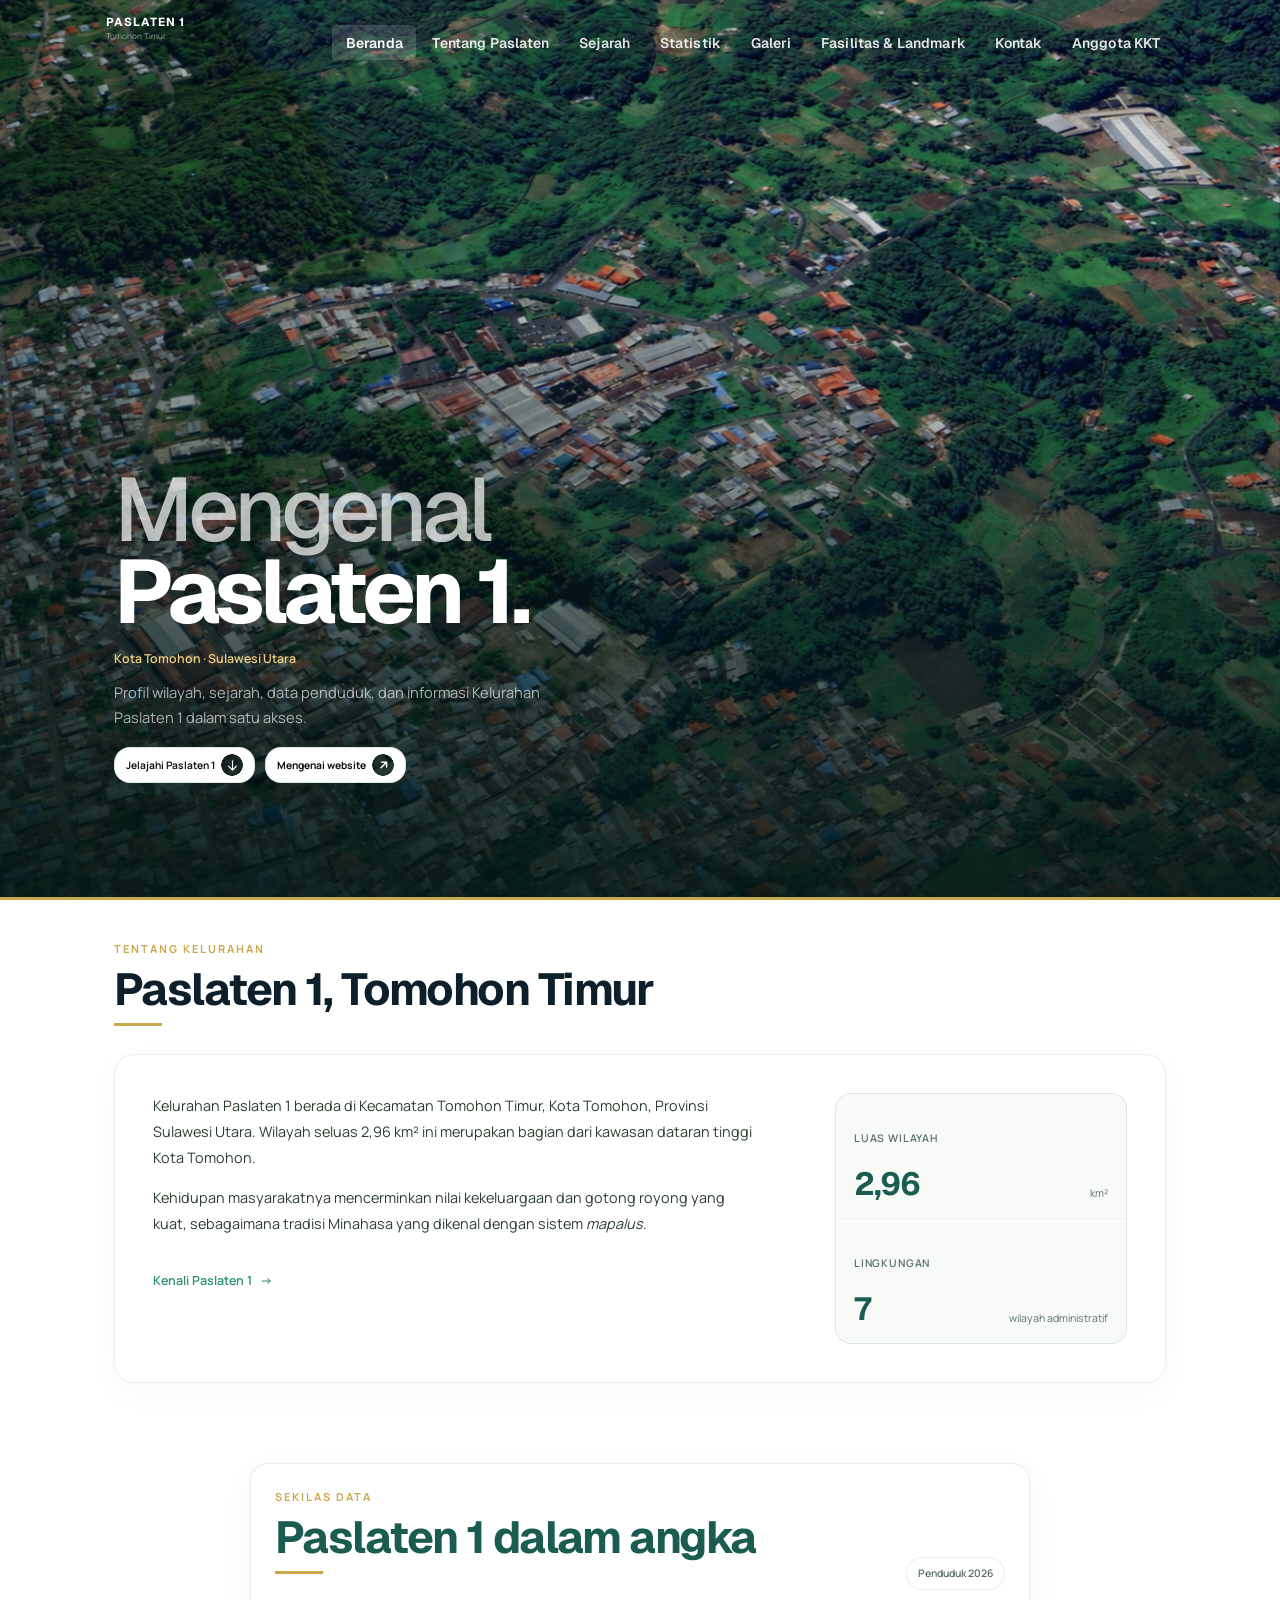
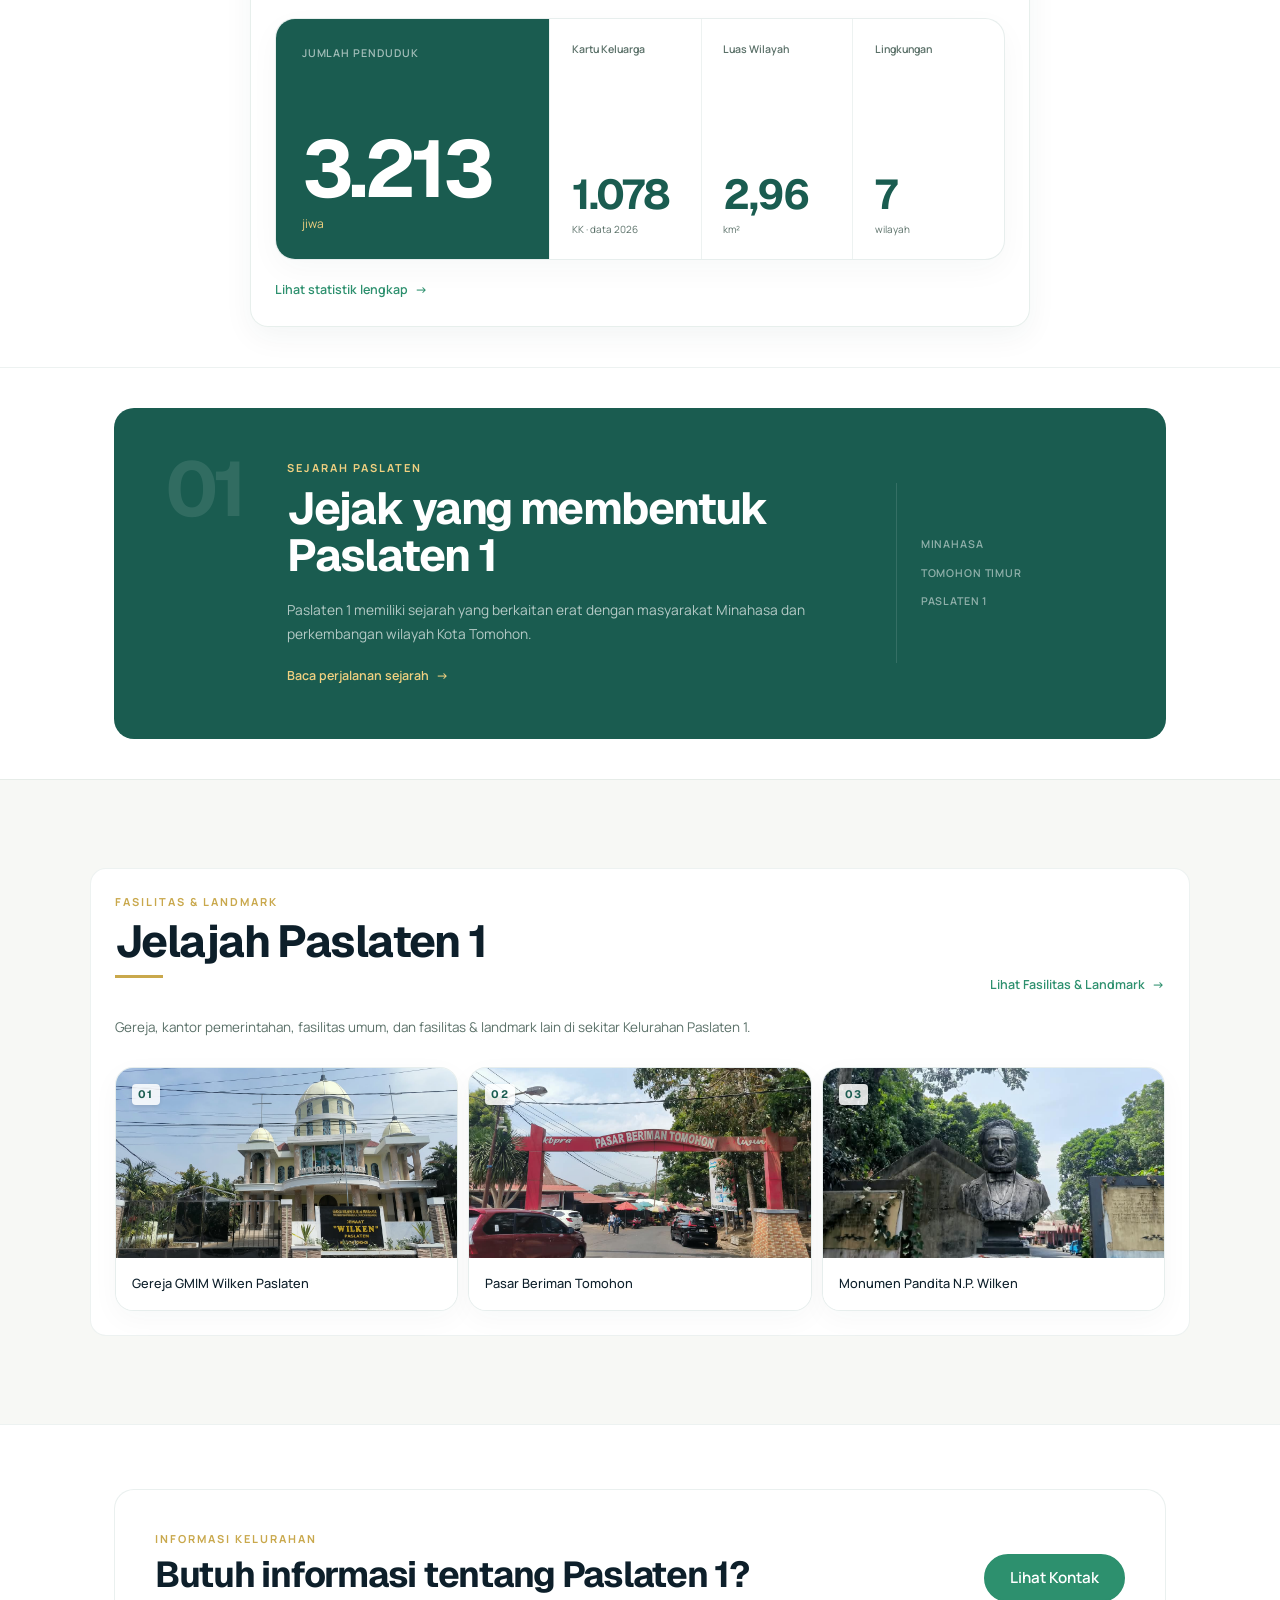
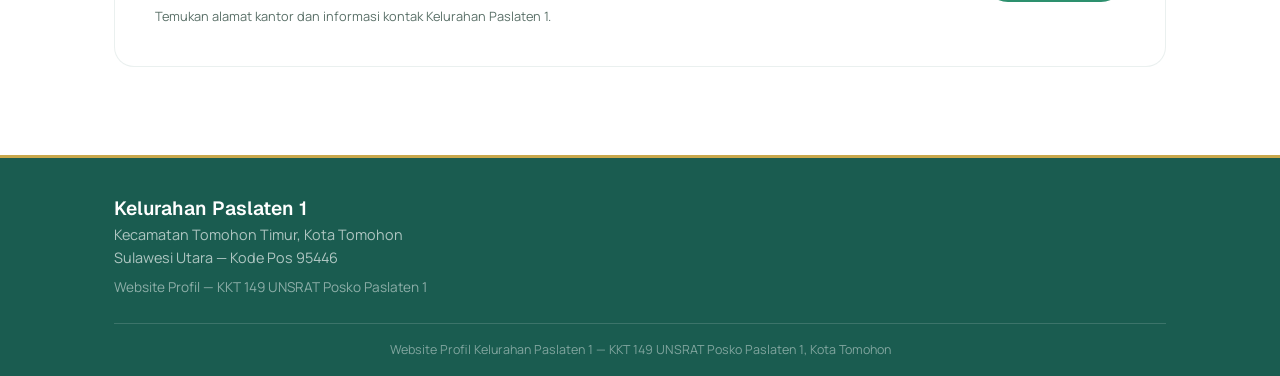
==== commit 17141881: "fix minor" ====
--- a/index.html
+++ b/index.html
@@ -468,7 +468,11 @@
                 >
                   Mengenai website
 
-                  <span aria-hidden="true"> ↗ </span>
+                  <span aria-hidden="true">
+                    <svg viewBox="0 0 16 16" focusable="false">
+                      <path d="M5 11 12 4M6 4h6v6" />
+                    </svg>
+                  </span>
                 </button>
               </div>
             </div>
--- a/css/style.css
+++ b/css/style.css
@@ -4492,11 +4492,24 @@
 }
 
 .environment-toggle-label span {
+    display: inline-flex;
+    align-items: center;
     transition: transform .2s ease;
 }
 
+.environment-toggle-label svg {
+    display: block;
+    width: .72rem;
+    height: .72rem;
+    fill: none;
+    stroke: currentColor;
+    stroke-width: 1.8;
+    stroke-linecap: round;
+    stroke-linejoin: round;
+}
+
 .environment-card.is-expanded .environment-toggle-label span {
-    transform: rotate(135deg);
+    transform: rotate(90deg);
 }
 
 .environment-card-detail {
--- a/css/home-refinement.css
+++ b/css/home-refinement.css
@@ -379,6 +379,17 @@
 
 .hero-primary-action span {
   font-size: 1rem;
+}
+
+.hero-primary-action svg {
+  display: block;
+  width: 0.8rem;
+  height: 0.8rem;
+  fill: none;
+  stroke: currentColor;
+  stroke-width: 1.8;
+  stroke-linecap: round;
+  stroke-linejoin: round;
 }
 
 
@@ -1417,6 +1428,20 @@
   #hero .hero-actions-unified #hero-scroll-indicator.hero-scroll-indicator--editorial,
   #hero .hero-actions-unified #btn-kenali.hero-primary-action {
     transition: none !important;
+  }
+}
+
+/* Desktop: use the regular page links in the landing page navbar. */
+@media (min-width: 641px) {
+  .navbar-inner--hero .nav-menu {
+    display: flex;
+    margin-left: auto;
+    pointer-events: auto;
+  }
+
+  #site-header #navbar #nav-hamburger,
+  #hero-nav-hamburger {
+    display: none !important;
   }
 }
 
